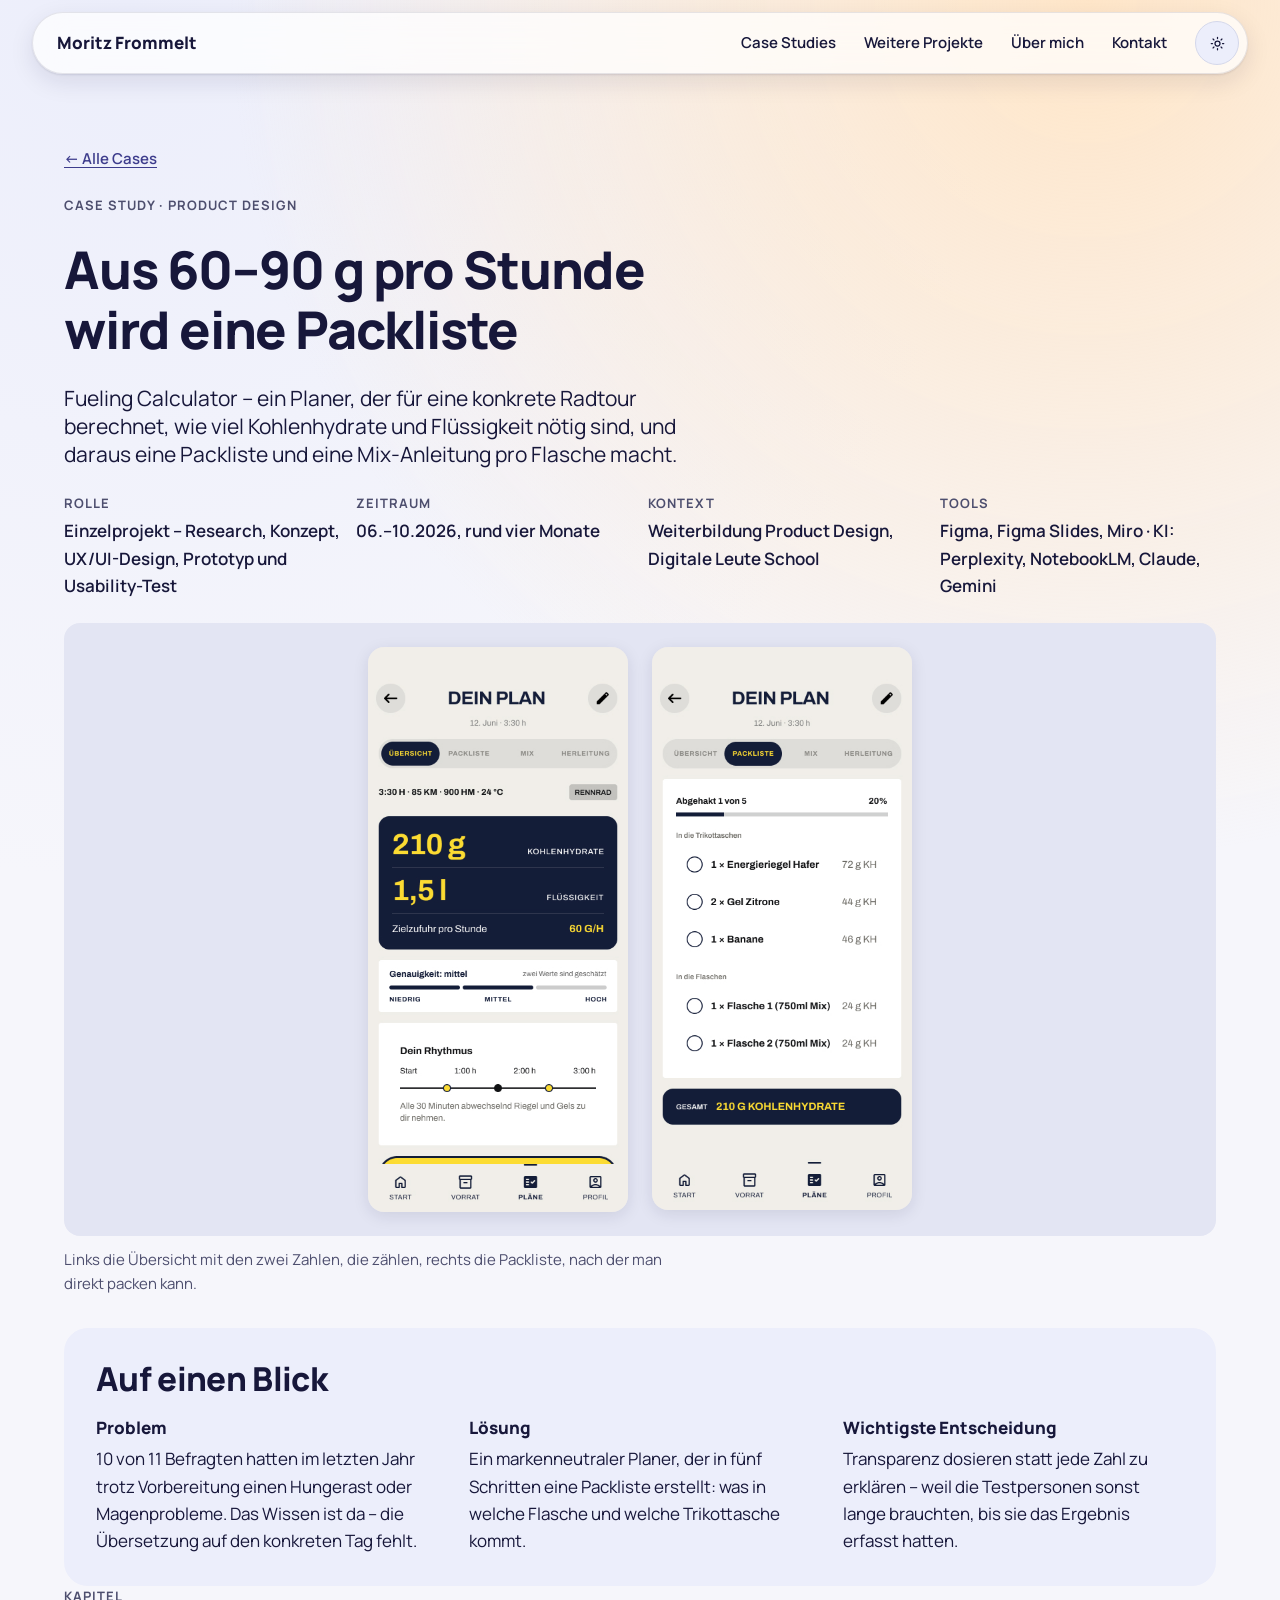
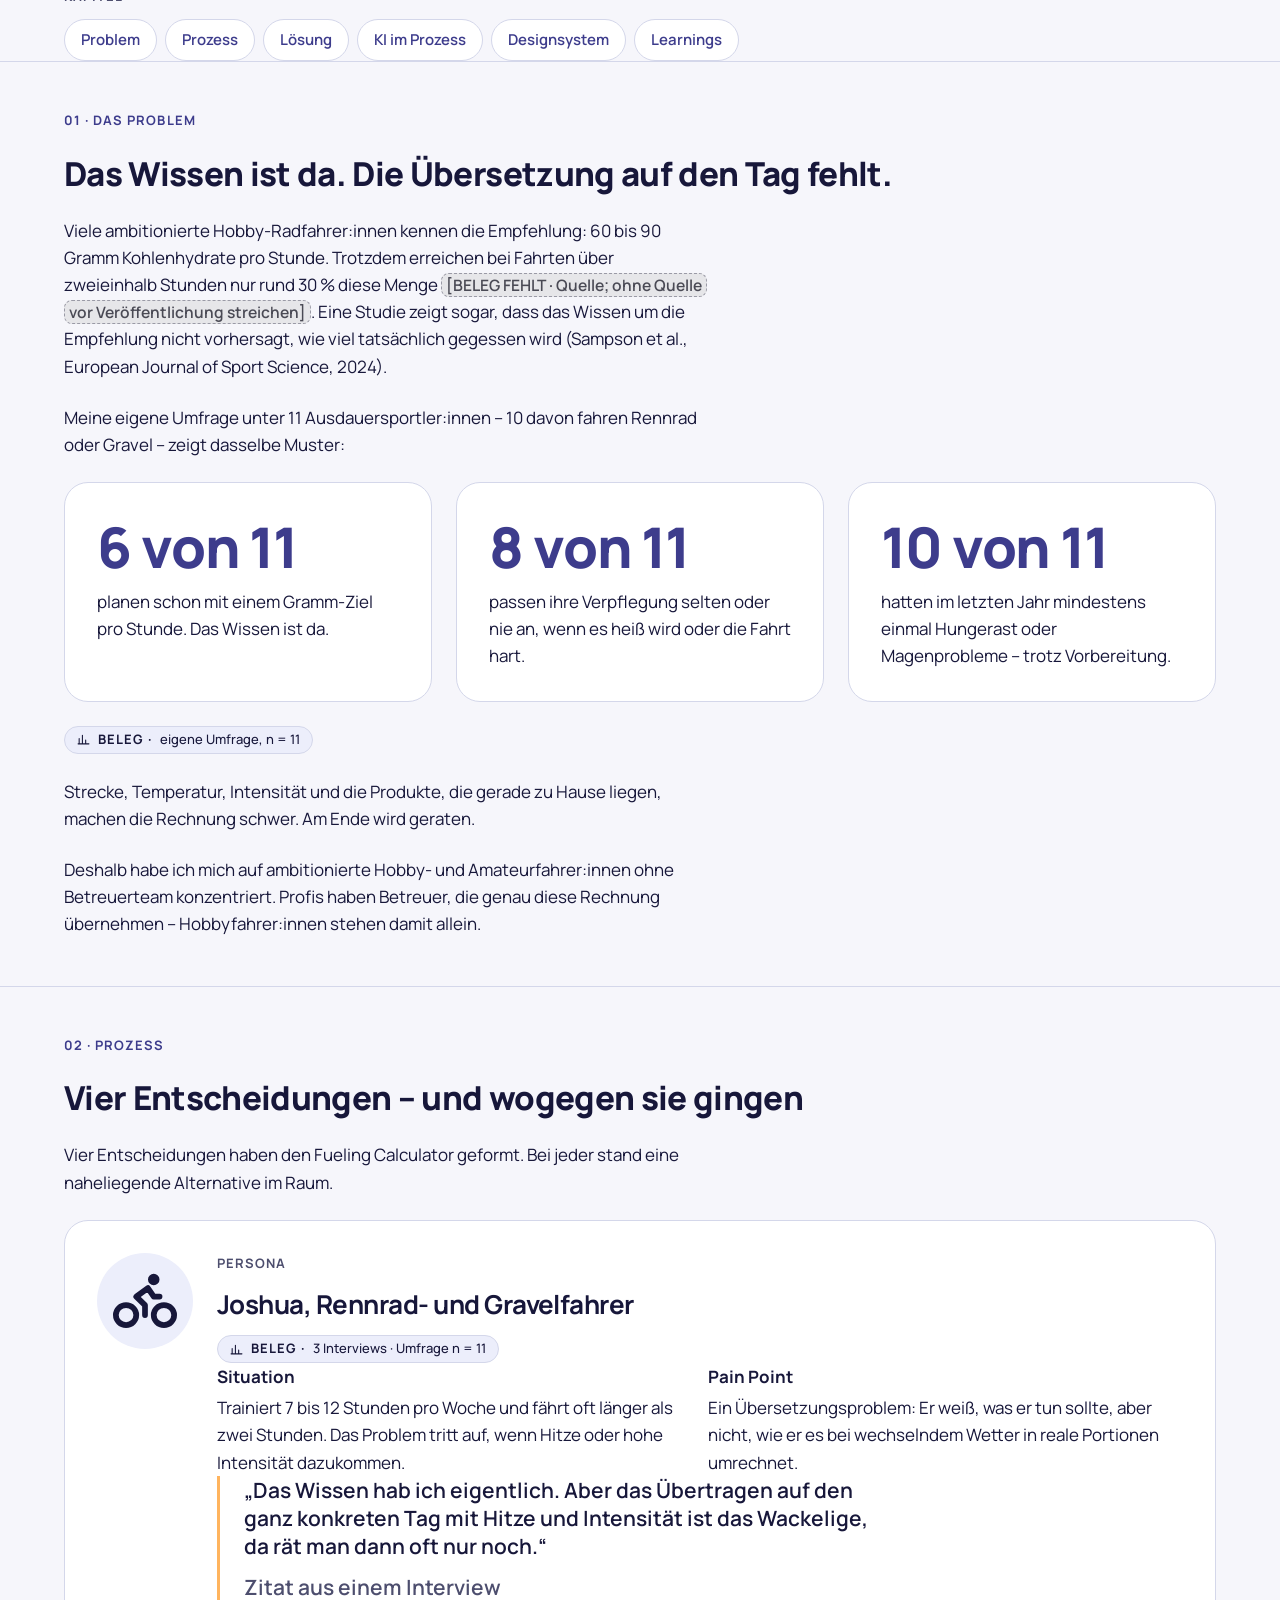
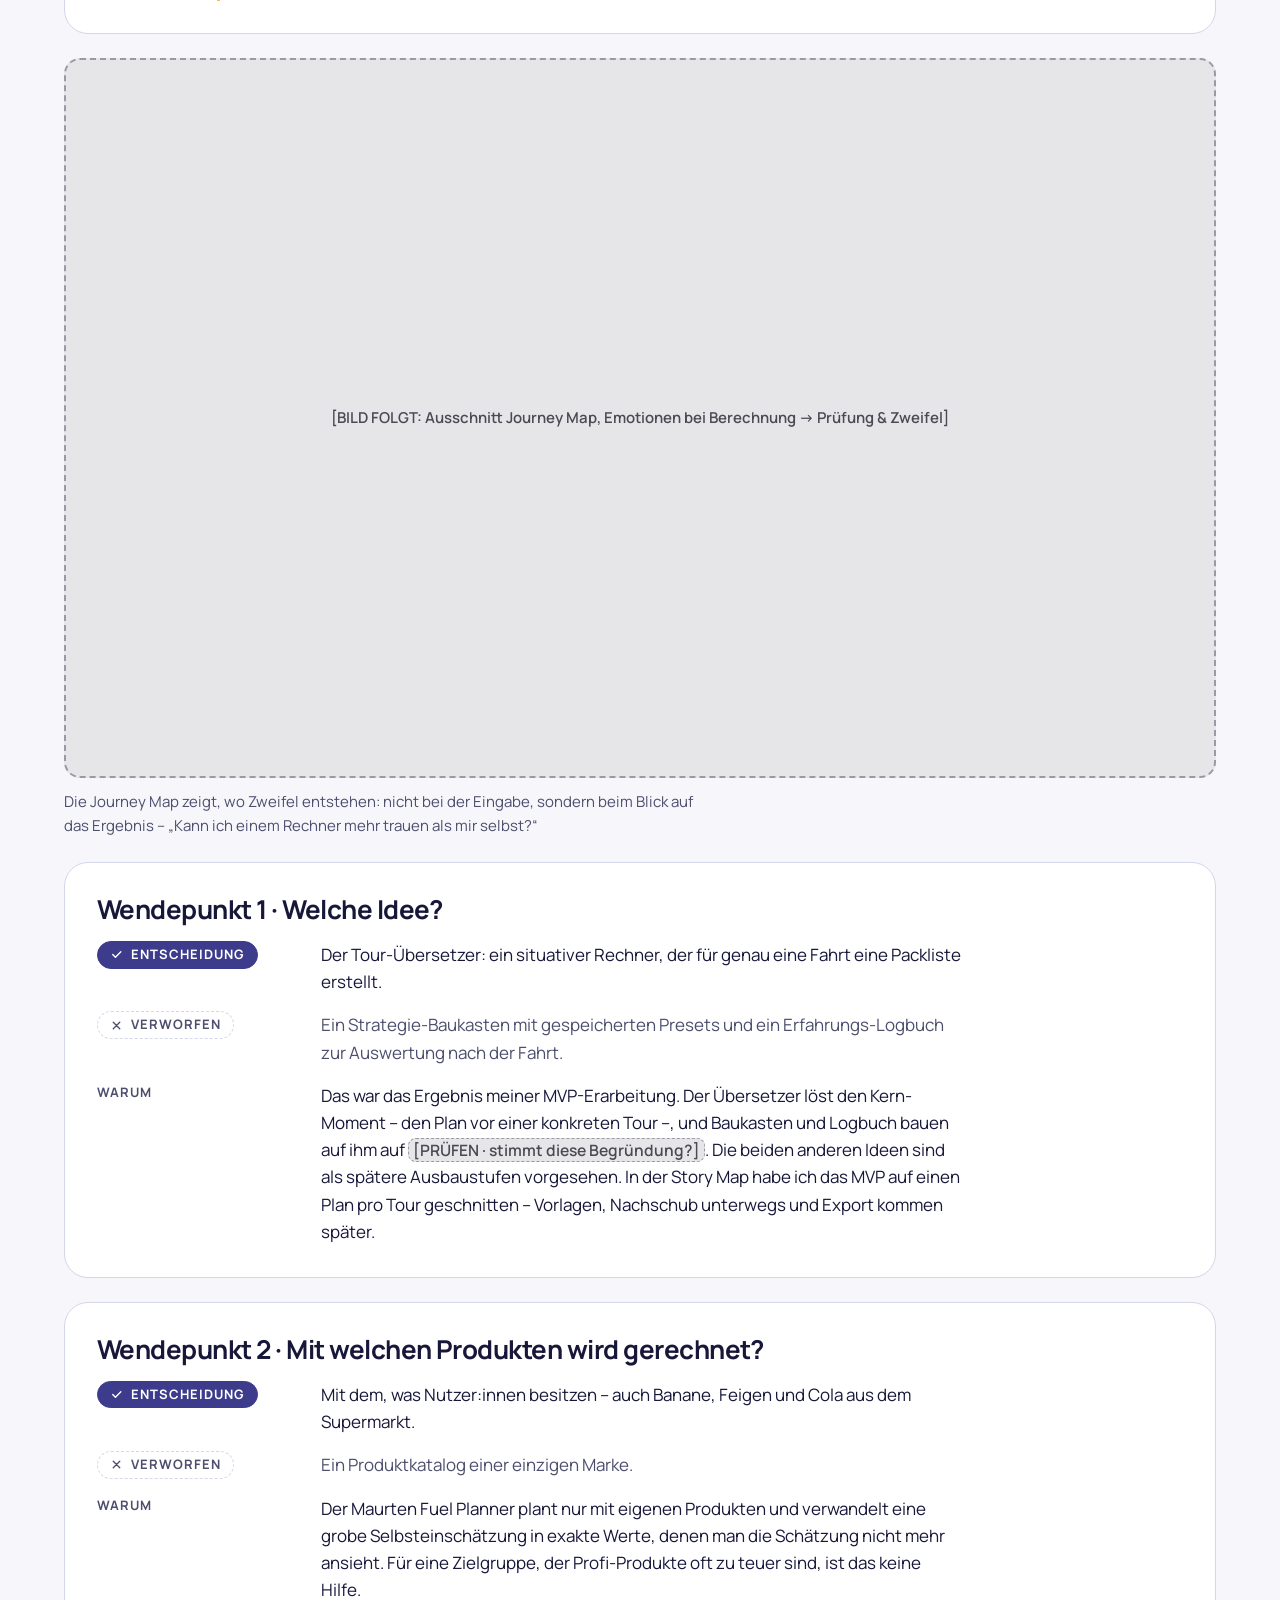
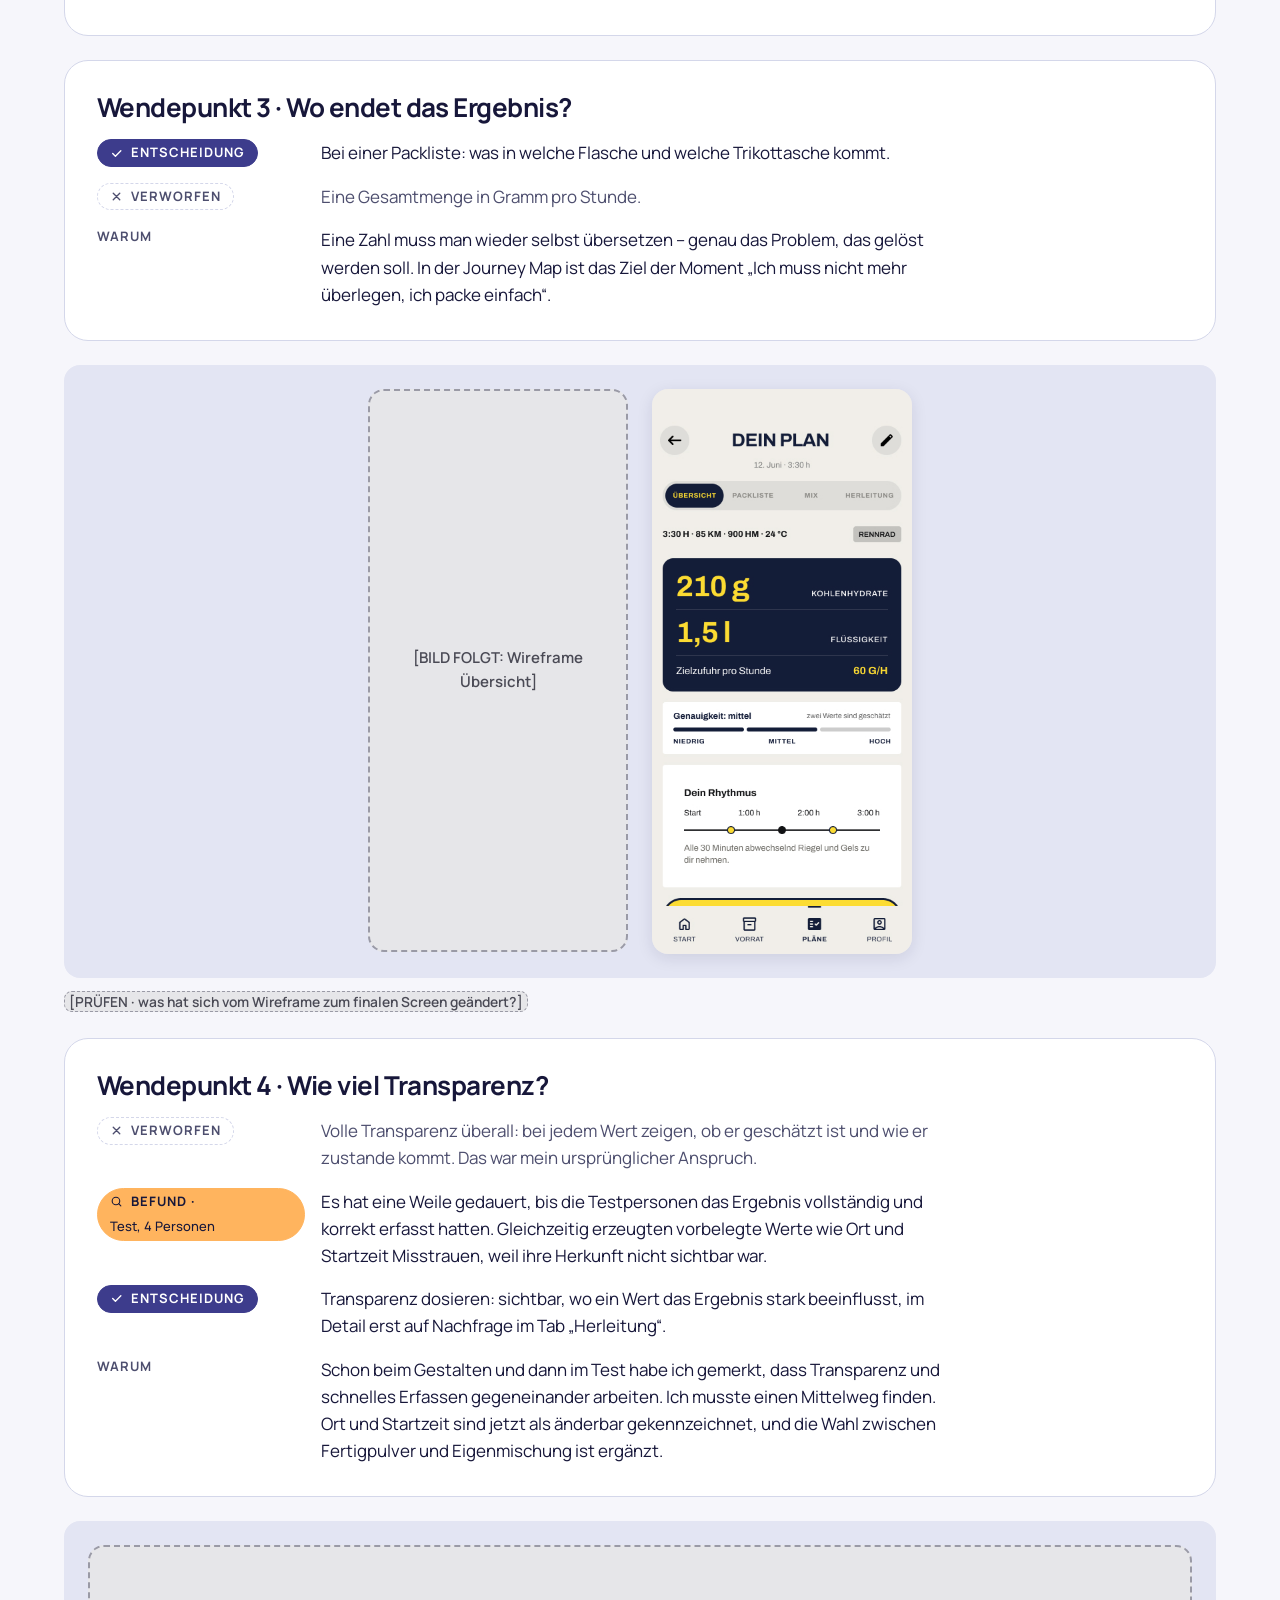
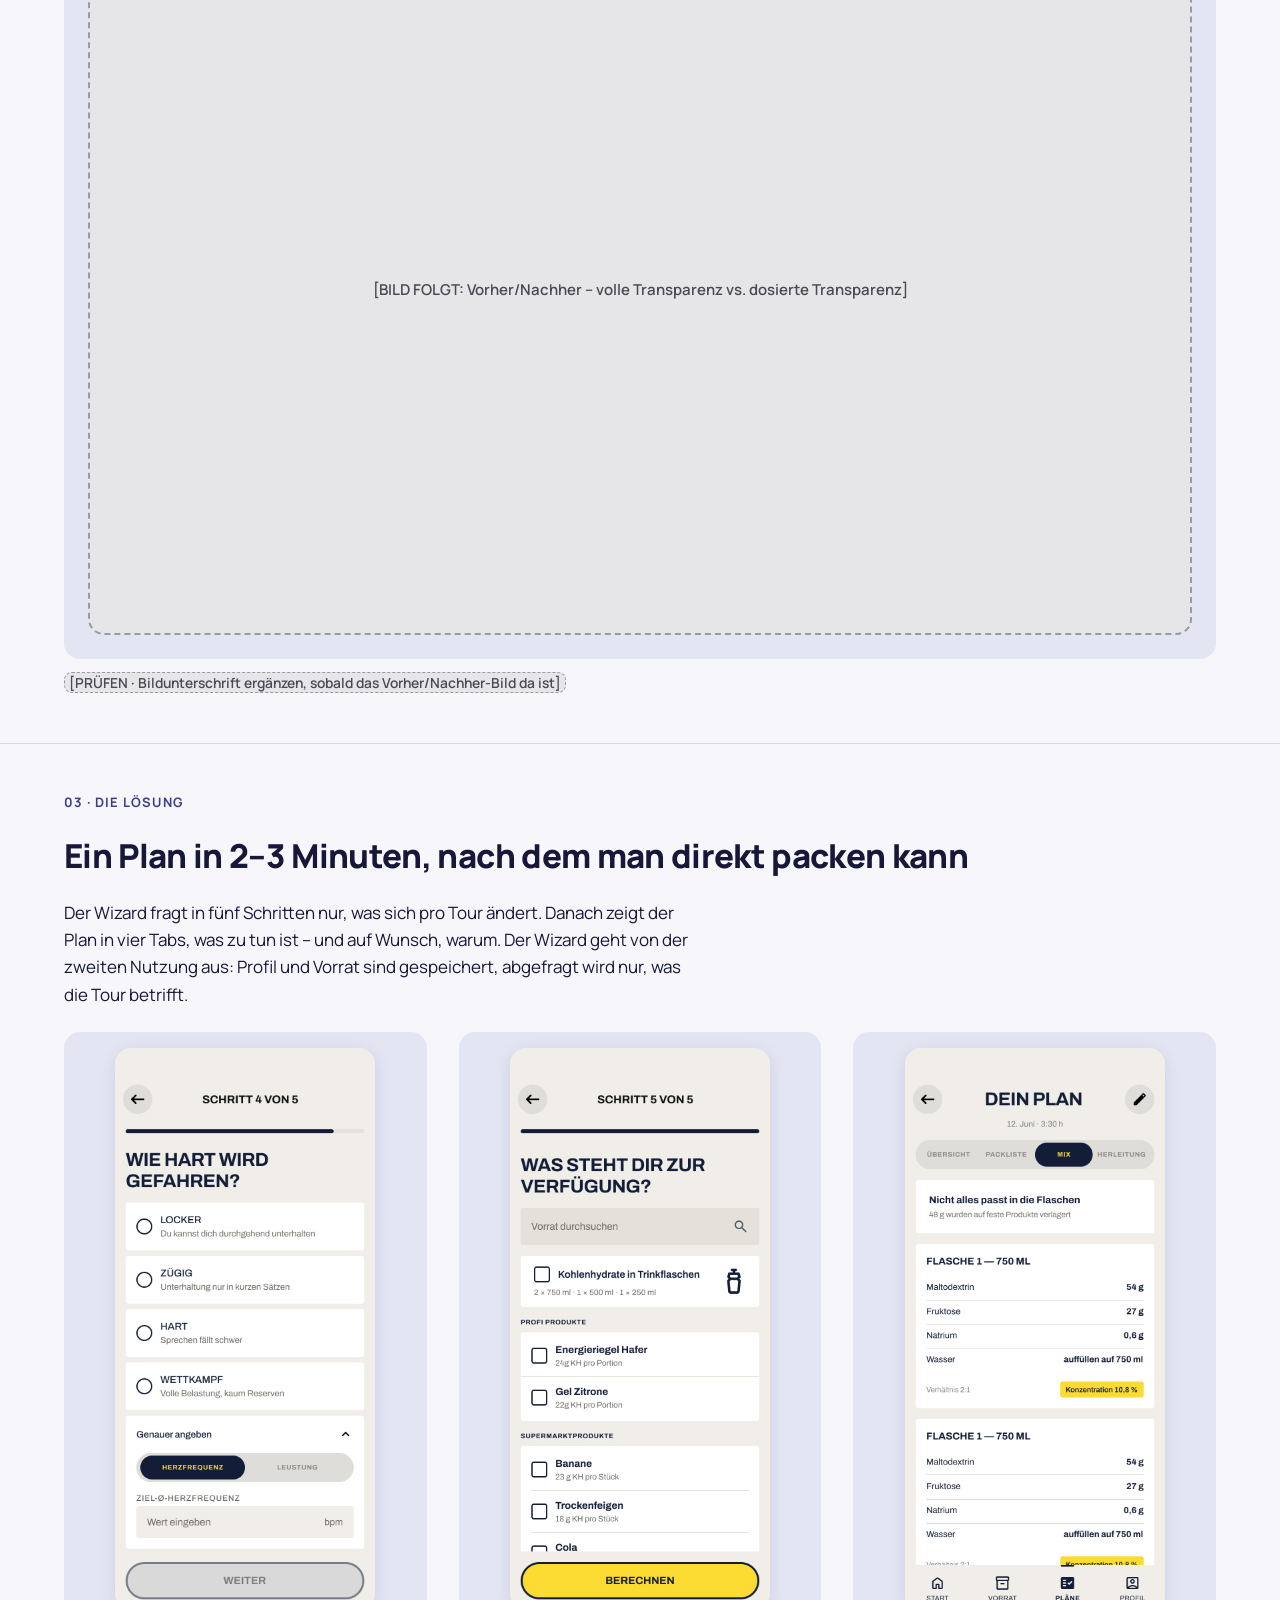
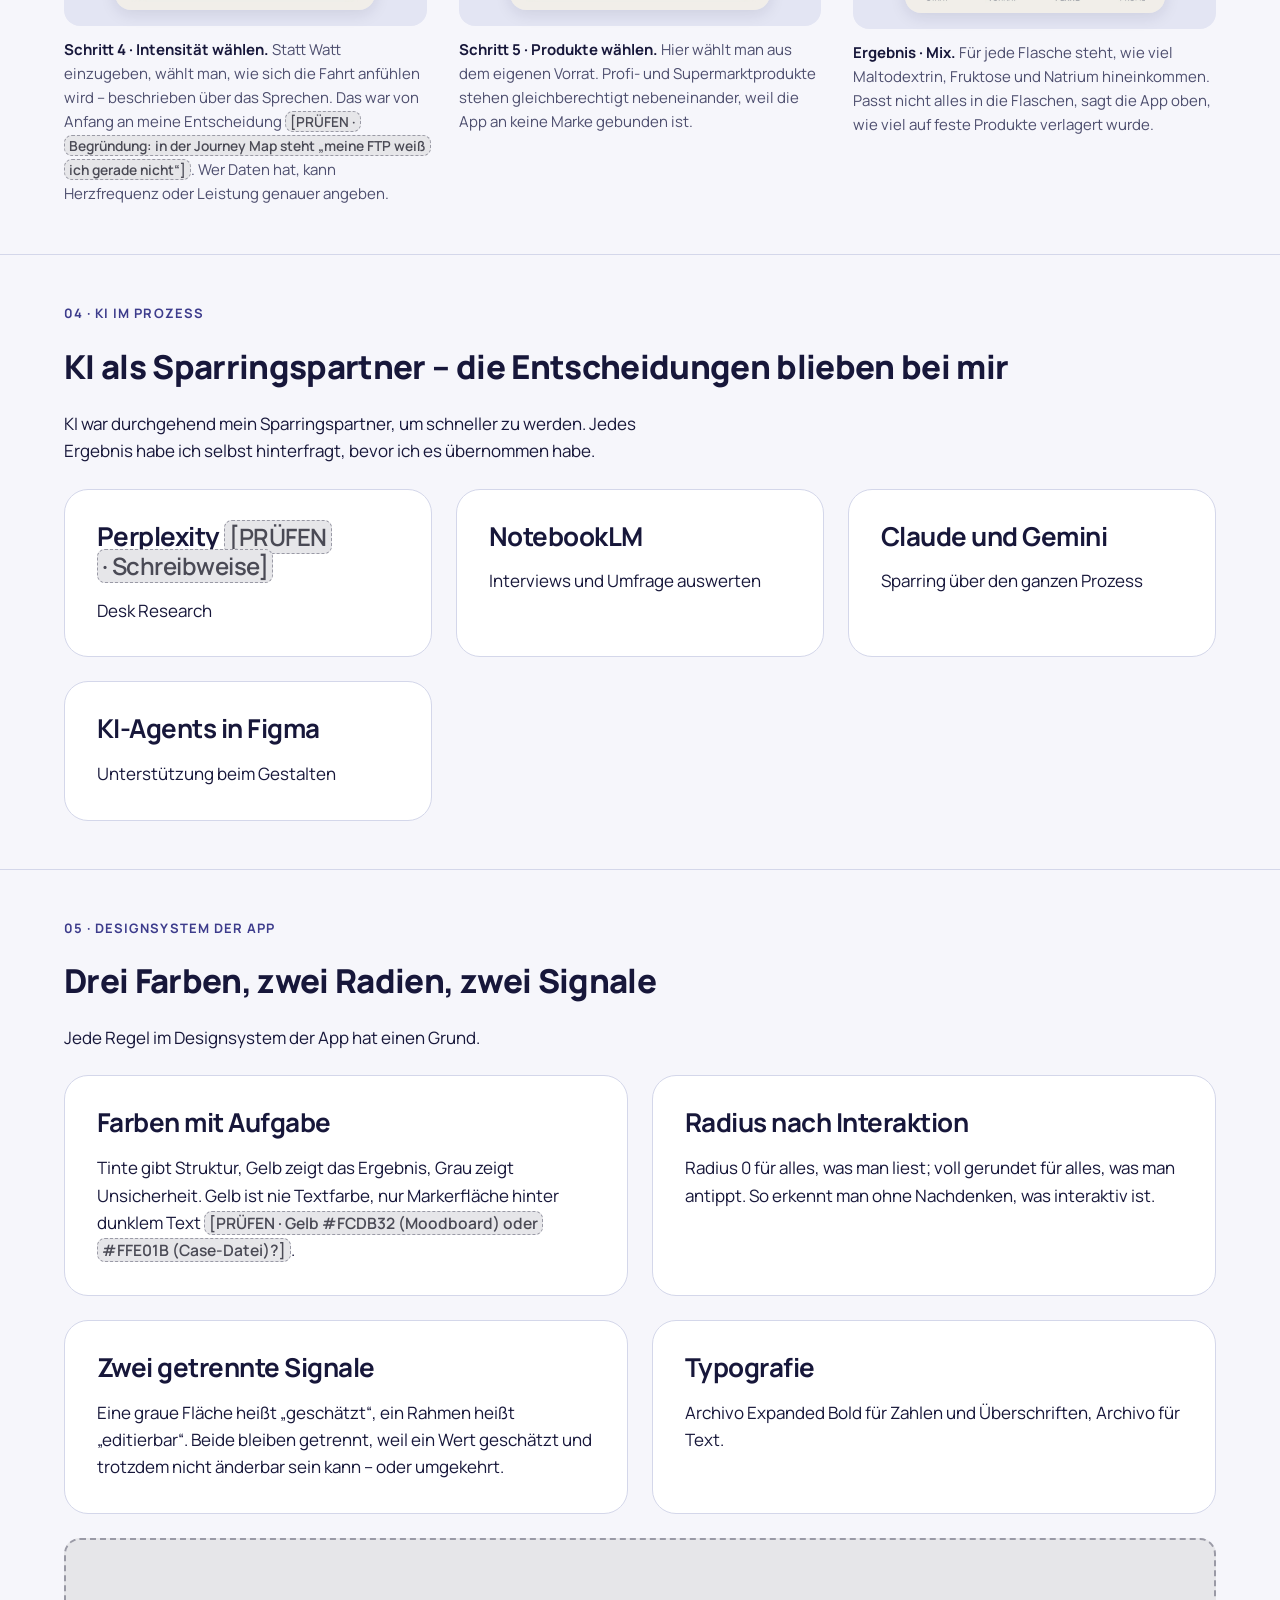
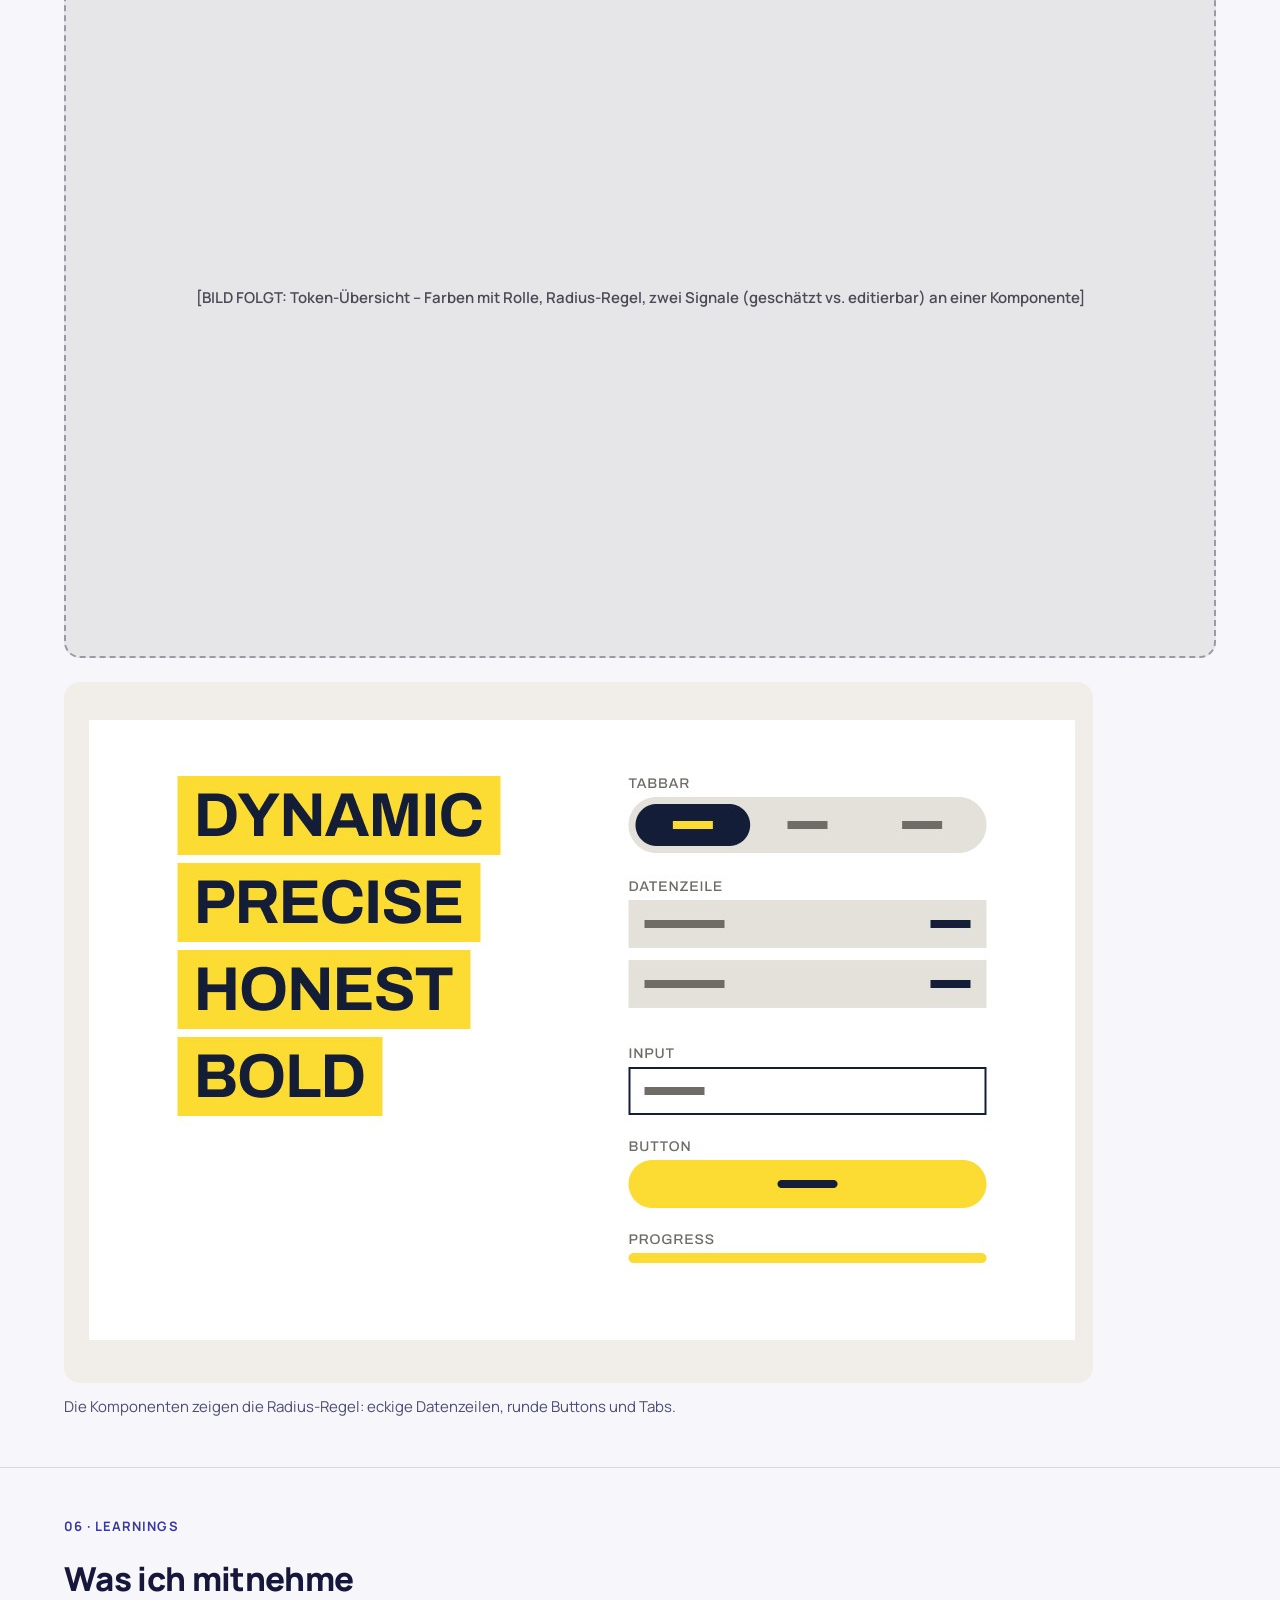
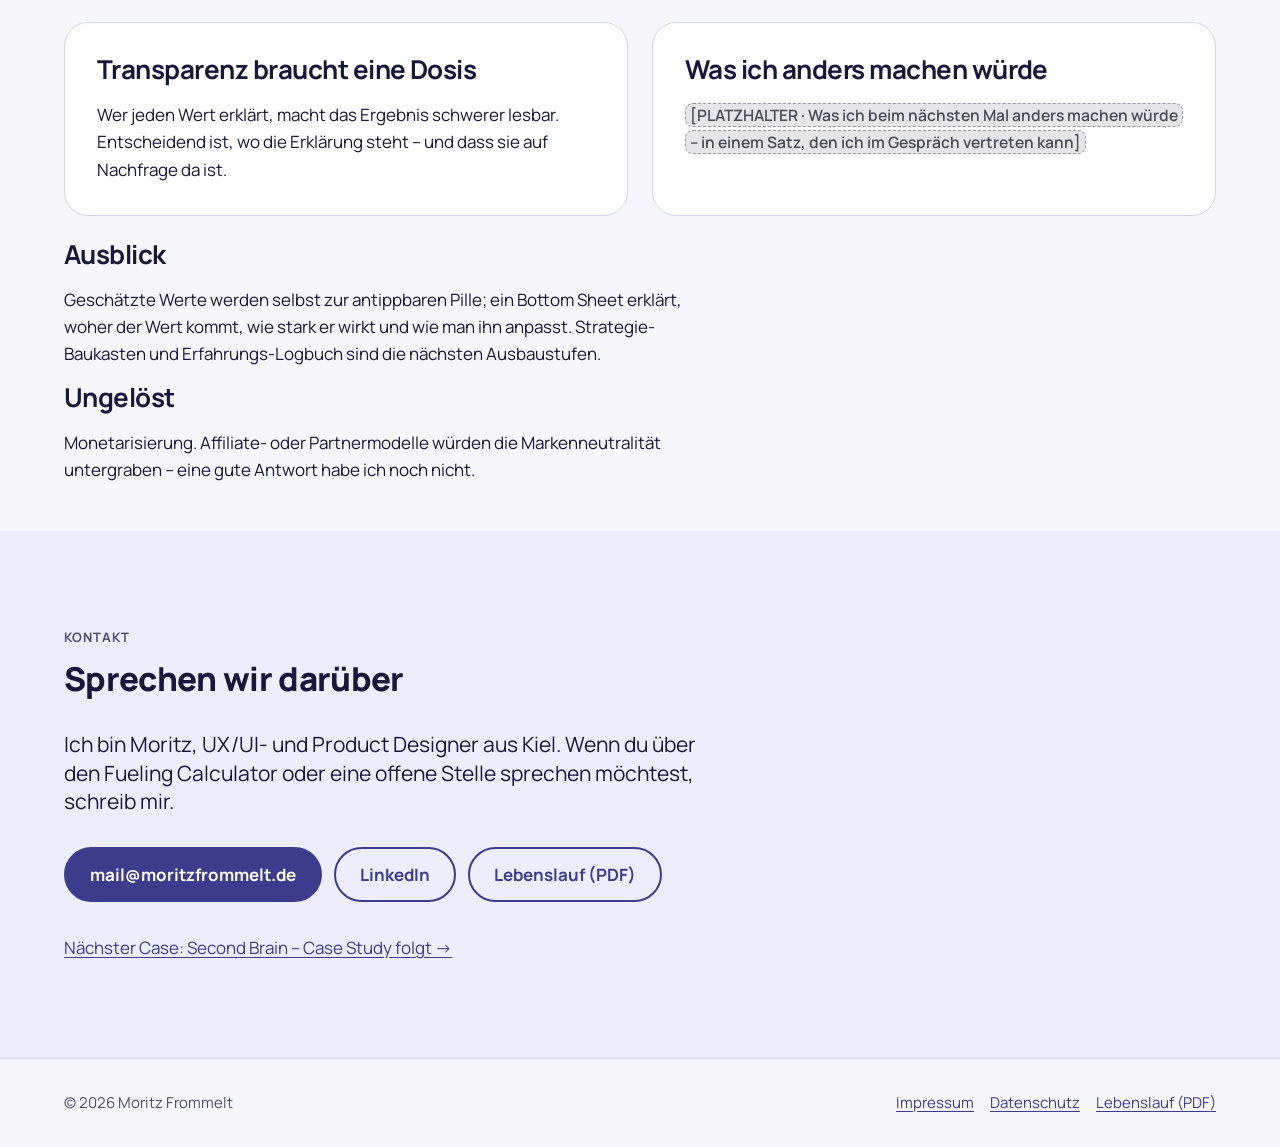
==== case-fueling-calculator.html @ ea1c7a01 "Erster Uploade" ====
<!doctype html>
<html lang="de">
<head>
  <meta charset="utf-8">
  <meta name="viewport" content="width=device-width, initial-scale=1">
  <title>Fueling Calculator – Case Study · Moritz Frommelt</title>
  <meta name="description" content="Case Study: Ein markenneutraler Planer, der für eine Radtour berechnet, was in welche Flasche und Trikottasche kommt. Research, Konzept, UI und Test.">
  <meta name="color-scheme" content="light dark">
  <link rel="stylesheet" href="style.css">
  <script>
    try {
      var t = localStorage.getItem('theme');
      if (t !== 'light' && t !== 'dark') {
        t = window.matchMedia('(prefers-color-scheme: dark)').matches ? 'dark' : 'light';
      }
      document.documentElement.setAttribute('data-theme', t);
    } catch (e) {}
  </script>
</head>
<body>
  <a class="skip-link" href="#inhalt">Zum Inhalt springen</a>

  <div class="hero-zone">
  <header class="site-header">
    <div class="site-header__bar">
      <a class="site-header__name" href="index.html">Moritz Frommelt</a>
      <nav class="site-nav" aria-label="Hauptnavigation">
        <ul>
          <li><a href="index.html#cases">Case Studies</a></li>
          <li><a href="index.html#weitere-projekte">Weitere Projekte</a></li>
          <li><a href="ueber-mich.html">Über mich</a></li>
          <li><a href="#kontakt">Kontakt</a></li>
        </ul>
      </nav>
      <button class="theme-toggle" type="button" hidden aria-pressed="false">
        <svg class="theme-toggle__icon-light" viewBox="0 0 24 24" fill="none" stroke="currentColor" stroke-width="2" stroke-linecap="round" aria-hidden="true"><circle cx="12" cy="12" r="4"/><path d="M12 2v2M12 20v2M4.9 4.9l1.4 1.4M17.7 17.7l1.4 1.4M2 12h2M20 12h2M4.9 19.1l1.4-1.4M17.7 6.3l1.4-1.4"/></svg>
        <svg class="theme-toggle__icon-dark" viewBox="0 0 24 24" fill="none" stroke="currentColor" stroke-width="2" stroke-linecap="round" stroke-linejoin="round" aria-hidden="true"><path d="M21 12.8A9 9 0 1 1 11.2 3a7 7 0 0 0 9.8 9.8z"/></svg>
        <span class="theme-toggle__label visually-hidden">Hell</span>
      </button>
    </div>
  </header>

    <!-- C1 · Hero -->
    <section class="case-hero hero" aria-labelledby="case-titel">
      <div class="container case-hero__inner">
        <a class="breadcrumb" href="index.html#cases"><span aria-hidden="true">←</span> Alle Cases</a>
        <span class="eyebrow">Case Study · Product Design</span>
        <h1 id="case-titel">Aus 60–90 g pro Stunde wird eine Packliste</h1>
        <p class="lead">Fueling Calculator – ein Planer, der für eine konkrete Radtour berechnet, wie viel Kohlenhydrate und Flüssigkeit nötig sind, und daraus eine Packliste und eine Mix-Anleitung pro Flasche macht.</p>
        <dl class="meta">
          <div><dt>Rolle</dt><dd>Einzelprojekt – Research, Konzept, UX/UI-Design, Prototyp und Usability-Test</dd></div>
          <div><dt>Zeitraum</dt><dd>06.–10.2026, rund vier Monate</dd></div>
          <div><dt>Kontext</dt><dd>Weiterbildung Product Design, Digitale Leute School</dd></div>
          <div><dt>Tools</dt><dd>Figma, Figma Slides, Miro · KI: Perplexity, NotebookLM, Claude, Gemini</dd></div>
        </dl>
        <figure class="figure">
          <div class="stage">
            <img class="screen" src="media/MF2%20–%20Plan%20–%20Übersicht.jpg" width="390" height="848"
                 alt="Plan-Übersicht: 210 g Kohlenhydrate, 1,5 l Flüssigkeit, 60 g pro Stunde, Genauigkeit mittel, darunter der Rhythmus der Einnahme">
            <img class="screen" src="media/MF2%20–%20Plan%20–%20Packliste.jpg" width="390" height="844"
                 alt="Packliste: Riegel, Gels und Banane für die Trikottaschen, zwei Flaschen mit Mix, insgesamt 210 g Kohlenhydrate">
          </div>
          <figcaption class="figure__caption">Links die Übersicht mit den zwei Zahlen, die zählen, rechts die Packliste, nach der man direkt packen kann.</figcaption>
        </figure>
      </div>
    </section>
  </div>

  <main id="inhalt">

    <!-- C1b · Auf einen Blick -->
    <section class="container" aria-labelledby="blick-titel">
      <div class="glance">
        <h2 id="blick-titel">Auf einen Blick</h2>
        <dl>
          <div>
            <dt>Problem</dt>
            <dd>10 von 11 Befragten hatten im letzten Jahr trotz Vorbereitung einen Hungerast oder Magenprobleme. Das Wissen ist da – die Übersetzung auf den konkreten Tag fehlt.</dd>
          </div>
          <div>
            <dt>Lösung</dt>
            <dd>Ein markenneutraler Planer, der in fünf Schritten eine Packliste erstellt: was in welche Flasche und welche Trikottasche kommt.</dd>
          </div>
          <div>
            <dt>Wichtigste Entscheidung</dt>
            <dd>Transparenz dosieren statt jede Zahl zu erklären – weil die Testpersonen sonst lange brauchten, bis sie das Ergebnis erfasst hatten.</dd>
          </div>
        </dl>
      </div>

      <nav class="toc" aria-labelledby="toc-titel">
        <p class="eyebrow" id="toc-titel">Kapitel</p>
        <ol>
          <li><a href="#problem">Problem</a></li>
          <li><a href="#prozess">Prozess</a></li>
          <li><a href="#loesung">Lösung</a></li>
          <li><a href="#ki">KI im Prozess</a></li>
          <li><a href="#designsystem">Designsystem</a></li>
          <li><a href="#learnings">Learnings</a></li>
        </ol>
      </nav>
    </section>

    <!-- C2 · Das Problem -->
    <section class="chapter" id="problem" aria-labelledby="problem-titel">
      <div class="container">
        <span class="eyebrow chapter__number">01 · Das Problem</span>
        <h2 id="problem-titel">Das Wissen ist da. Die Übersetzung auf den Tag fehlt.</h2>
        <!-- TODO: Quelle für "rund 30 %" ergänzen, sonst Satz vor Veröffentlichung streichen -->
        <p>Viele ambitionierte Hobby-Radfahrer:innen kennen die Empfehlung: 60 bis 90 Gramm Kohlenhydrate pro Stunde. Trotzdem erreichen bei Fahrten über zweieinhalb Stunden nur rund 30 % diese Menge <span class="ph">[BELEG FEHLT · Quelle; ohne Quelle vor Veröffentlichung streichen]</span>. Eine Studie zeigt sogar, dass das Wissen um die Empfehlung nicht vorhersagt, wie viel tatsächlich gegessen wird (Sampson et al., European Journal of Sport Science, 2024).</p>
        <p>Meine eigene Umfrage unter 11 Ausdauersportler:innen – 10 davon fahren Rennrad oder Gravel – zeigt dasselbe Muster:</p>

        <div class="grid grid--3">
          <div class="card">
            <span class="stat__value">6 von 11</span>
            <span class="stat__label">planen schon mit einem Gramm-Ziel pro Stunde. Das Wissen ist da.</span>
          </div>
          <div class="card">
            <span class="stat__value">8 von 11</span>
            <span class="stat__label">passen ihre Verpflegung selten oder nie an, wenn es heiß wird oder die Fahrt hart.</span>
          </div>
          <div class="card">
            <span class="stat__value">10 von 11</span>
            <span class="stat__label">hatten im letzten Jahr mindestens einmal Hungerast oder Magenprobleme – trotz Vorbereitung.</span>
          </div>
        </div>
        <p><span class="tag"><svg viewBox="0 0 24 24" fill="none" stroke="currentColor" stroke-width="2" stroke-linecap="round" aria-hidden="true"><path d="M4 20V10M10 20V4M16 20v-7M22 20H2"/></svg>Beleg · <span class="tag__detail">eigene Umfrage, n = 11</span></span></p>

        <p>Strecke, Temperatur, Intensität und die Produkte, die gerade zu Hause liegen, machen die Rechnung schwer. Am Ende wird geraten.</p>
        <p>Deshalb habe ich mich auf ambitionierte Hobby- und Amateurfahrer:innen ohne Betreuerteam konzentriert. Profis haben Betreuer, die genau diese Rechnung übernehmen – Hobbyfahrer:innen stehen damit allein.</p>
      </div>
    </section>

    <!-- C3 · Prozess -->
    <section class="chapter" id="prozess" aria-labelledby="prozess-titel">
      <div class="container">
        <span class="eyebrow chapter__number">02 · Prozess</span>
        <h2 id="prozess-titel">Vier Entscheidungen – und wogegen sie gingen</h2>
        <p>Vier Entscheidungen haben den Fueling Calculator geformt. Bei jeder stand eine naheliegende Alternative im Raum.</p>

        <!-- Persona -->
        <article class="card persona">
          <div class="persona__avatar">
            <svg viewBox="0 0 224 190" fill="none" aria-hidden="true"><path d="M112 144.376V109.538L81.4 79.6765L122.2 49.8151L142.6 79.6765H163M214 144.376C214 163.617 198.017 179.214 178.3 179.214C158.583 179.214 142.6 163.617 142.6 144.376C142.6 125.135 158.583 109.538 178.3 109.538C198.017 109.538 214 125.135 214 144.376ZM81.4 144.376C81.4 163.617 65.4166 179.214 45.7 179.214C25.9834 179.214 10 163.617 10 144.376C10 125.135 25.9834 109.538 45.7 109.538C65.4166 109.538 81.4 125.135 81.4 144.376ZM152.8 19.9538C152.8 25.4511 148.233 29.9076 142.6 29.9076C136.967 29.9076 132.4 25.4511 132.4 19.9538C132.4 14.4565 136.967 10 142.6 10C148.233 10 152.8 14.4565 152.8 19.9538Z" stroke="currentColor" stroke-width="20" stroke-linecap="round" stroke-linejoin="round"/></svg>
          </div>
          <div class="stack">
            <span class="eyebrow">Persona</span>
            <h3>Joshua, Rennrad- und Gravelfahrer</h3>
            <p><span class="tag"><svg viewBox="0 0 24 24" fill="none" stroke="currentColor" stroke-width="2" stroke-linecap="round" aria-hidden="true"><path d="M4 20V10M10 20V4M16 20v-7M22 20H2"/></svg>Beleg · <span class="tag__detail">3 Interviews · Umfrage n = 11</span></span></p>
            <dl>
              <div><dt>Situation</dt><dd>Trainiert 7 bis 12 Stunden pro Woche und fährt oft länger als zwei Stunden. Das Problem tritt auf, wenn Hitze oder hohe Intensität dazukommen.</dd></div>
              <div><dt>Pain Point</dt><dd>Ein Übersetzungsproblem: Er weiß, was er tun sollte, aber nicht, wie er es bei wechselndem Wetter in reale Portionen umrechnet.</dd></div>
            </dl>
            <blockquote class="quote">
              <p>„Das Wissen hab ich eigentlich. Aber das Übertragen auf den ganz konkreten Tag mit Hitze und Intensität ist das Wackelige, da rät man dann oft nur noch.“</p>
              <footer class="muted">Zitat aus einem Interview</footer>
            </blockquote>
          </div>
        </article>

        <!-- TODO: Bild "Ausschnitt Journey Map" ergänzen -->
        <figure class="figure">
          <div class="ph-img">[BILD FOLGT: Ausschnitt Journey Map, Emotionen bei Berechnung → Prüfung &amp; Zweifel]</div>
          <figcaption class="figure__caption">Die Journey Map zeigt, wo Zweifel entstehen: nicht bei der Eingabe, sondern beim Blick auf das Ergebnis – „Kann ich einem Rechner mehr trauen als mir selbst?“</figcaption>
        </figure>

        <!-- Wendepunkt 1 -->
        <article class="turn">
          <h3>Wendepunkt 1 · Welche Idee?</h3>
          <div class="turn__row">
            <span><span class="tag tag--decision"><svg viewBox="0 0 24 24" fill="none" stroke="currentColor" stroke-width="2.5" stroke-linecap="round" stroke-linejoin="round" aria-hidden="true"><path d="M5 12l5 5L20 7"/></svg>Entscheidung</span></span>
            <p>Der Tour-Übersetzer: ein situativer Rechner, der für genau eine Fahrt eine Packliste erstellt.</p>
          </div>
          <div class="turn__row turn__rejected">
            <span><span class="tag tag--rejected"><svg viewBox="0 0 24 24" fill="none" stroke="currentColor" stroke-width="2.5" stroke-linecap="round" aria-hidden="true"><path d="M6 6l12 12M18 6L6 18"/></svg>Verworfen</span></span>
            <p>Ein Strategie-Baukasten mit gespeicherten Presets und ein Erfahrungs-Logbuch zur Auswertung nach der Fahrt.</p>
          </div>
          <div class="turn__row">
            <span class="eyebrow">Warum</span>
            <p>Das war das Ergebnis meiner MVP-Erarbeitung. Der Übersetzer löst den Kern-Moment – den Plan vor einer konkreten Tour –, und Baukasten und Logbuch bauen auf ihm auf <span class="ph">[PRÜFEN · stimmt diese Begründung?]</span>. Die beiden anderen Ideen sind als spätere Ausbaustufen vorgesehen. In der Story Map habe ich das MVP auf einen Plan pro Tour geschnitten – Vorlagen, Nachschub unterwegs und Export kommen später.</p>
          </div>
        </article>

        <!-- Wendepunkt 2 -->
        <article class="turn">
          <h3>Wendepunkt 2 · Mit welchen Produkten wird gerechnet?</h3>
          <div class="turn__row">
            <span><span class="tag tag--decision"><svg viewBox="0 0 24 24" fill="none" stroke="currentColor" stroke-width="2.5" stroke-linecap="round" stroke-linejoin="round" aria-hidden="true"><path d="M5 12l5 5L20 7"/></svg>Entscheidung</span></span>
            <p>Mit dem, was Nutzer:innen besitzen – auch Banane, Feigen und Cola aus dem Supermarkt.</p>
          </div>
          <div class="turn__row turn__rejected">
            <span><span class="tag tag--rejected"><svg viewBox="0 0 24 24" fill="none" stroke="currentColor" stroke-width="2.5" stroke-linecap="round" aria-hidden="true"><path d="M6 6l12 12M18 6L6 18"/></svg>Verworfen</span></span>
            <p>Ein Produktkatalog einer einzigen Marke.</p>
          </div>
          <div class="turn__row">
            <span class="eyebrow">Warum</span>
            <p>Der Maurten Fuel Planner plant nur mit eigenen Produkten und verwandelt eine grobe Selbsteinschätzung in exakte Werte, denen man die Schätzung nicht mehr ansieht. Für eine Zielgruppe, der Profi-Produkte oft zu teuer sind, ist das keine Hilfe.</p>
          </div>
        </article>

        <!-- Wendepunkt 3 -->
        <article class="turn">
          <h3>Wendepunkt 3 · Wo endet das Ergebnis?</h3>
          <div class="turn__row">
            <span><span class="tag tag--decision"><svg viewBox="0 0 24 24" fill="none" stroke="currentColor" stroke-width="2.5" stroke-linecap="round" stroke-linejoin="round" aria-hidden="true"><path d="M5 12l5 5L20 7"/></svg>Entscheidung</span></span>
            <p>Bei einer Packliste: was in welche Flasche und welche Trikottasche kommt.</p>
          </div>
          <div class="turn__row turn__rejected">
            <span><span class="tag tag--rejected"><svg viewBox="0 0 24 24" fill="none" stroke="currentColor" stroke-width="2.5" stroke-linecap="round" aria-hidden="true"><path d="M6 6l12 12M18 6L6 18"/></svg>Verworfen</span></span>
            <p>Eine Gesamtmenge in Gramm pro Stunde.</p>
          </div>
          <div class="turn__row">
            <span class="eyebrow">Warum</span>
            <p>Eine Zahl muss man wieder selbst übersetzen – genau das Problem, das gelöst werden soll. In der Journey Map ist das Ziel der Moment „Ich muss nicht mehr überlegen, ich packe einfach“.</p>
          </div>
        </article>

        <!-- TODO: Bild "Wireframe Übersicht" ergänzen -->
        <figure class="figure">
          <div class="stage">
            <div class="ph-img" style="width: var(--width-screen); --ph-ratio: 390 / 844">[BILD FOLGT: Wireframe Übersicht]</div>
            <img class="screen" src="media/MF2%20–%20Plan%20–%20Übersicht.jpg" width="390" height="848" loading="lazy" decoding="async"
                 alt="Plan-Übersicht: 210 g Kohlenhydrate, 1,5 l Flüssigkeit, 60 g pro Stunde, Genauigkeit mittel">
          </div>
          <figcaption class="figure__caption"><span class="ph">[PRÜFEN · was hat sich vom Wireframe zum finalen Screen geändert?]</span></figcaption>
        </figure>

        <!-- Wendepunkt 4 -->
        <article class="turn">
          <h3>Wendepunkt 4 · Wie viel Transparenz?</h3>
          <div class="turn__row turn__rejected">
            <span><span class="tag tag--rejected"><svg viewBox="0 0 24 24" fill="none" stroke="currentColor" stroke-width="2.5" stroke-linecap="round" aria-hidden="true"><path d="M6 6l12 12M18 6L6 18"/></svg>Verworfen</span></span>
            <p>Volle Transparenz überall: bei jedem Wert zeigen, ob er geschätzt ist und wie er zustande kommt. Das war mein ursprünglicher Anspruch.</p>
          </div>
          <div class="turn__row">
            <span><span class="tag tag--finding"><svg viewBox="0 0 24 24" fill="none" stroke="currentColor" stroke-width="2" stroke-linecap="round" aria-hidden="true"><circle cx="11" cy="11" r="7"/><path d="M20 20l-4-4"/></svg>Befund · <span class="tag__detail">Test, 4 Personen</span></span></span>
            <p>Es hat eine Weile gedauert, bis die Testpersonen das Ergebnis vollständig und korrekt erfasst hatten. Gleichzeitig erzeugten vorbelegte Werte wie Ort und Startzeit Misstrauen, weil ihre Herkunft nicht sichtbar war.</p>
          </div>
          <div class="turn__row">
            <span><span class="tag tag--decision"><svg viewBox="0 0 24 24" fill="none" stroke="currentColor" stroke-width="2.5" stroke-linecap="round" stroke-linejoin="round" aria-hidden="true"><path d="M5 12l5 5L20 7"/></svg>Entscheidung</span></span>
            <p>Transparenz dosieren: sichtbar, wo ein Wert das Ergebnis stark beeinflusst, im Detail erst auf Nachfrage im Tab „Herleitung“.</p>
          </div>
          <div class="turn__row">
            <span class="eyebrow">Warum</span>
            <p>Schon beim Gestalten und dann im Test habe ich gemerkt, dass Transparenz und schnelles Erfassen gegeneinander arbeiten. Ich musste einen Mittelweg finden. Ort und Startzeit sind jetzt als änderbar gekennzeichnet, und die Wahl zwischen Fertigpulver und Eigenmischung ist ergänzt.</p>
          </div>
        </article>

        <!-- TODO: Bild "Vorher/Nachher - volle vs. dosierte Transparenz" ergänzen -->
        <figure class="figure">
          <div class="stage">
            <div class="ph-img">[BILD FOLGT: Vorher/Nachher – volle Transparenz vs. dosierte Transparenz]</div>
          </div>
          <figcaption class="figure__caption"><span class="ph">[PRÜFEN · Bildunterschrift ergänzen, sobald das Vorher/Nachher-Bild da ist]</span></figcaption>
        </figure>
      </div>
    </section>

    <!-- C4 · Die Lösung -->
    <section class="chapter" id="loesung" aria-labelledby="loesung-titel">
      <div class="container">
        <span class="eyebrow chapter__number">03 · Die Lösung</span>
        <h2 id="loesung-titel">Ein Plan in 2–3 Minuten, nach dem man direkt packen kann</h2>
        <p>Der Wizard fragt in fünf Schritten nur, was sich pro Tour ändert. Danach zeigt der Plan in vier Tabs, was zu tun ist – und auf Wunsch, warum. Der Wizard geht von der zweiten Nutzung aus: Profil und Vorrat sind gespeichert, abgefragt wird nur, was die Tour betrifft.</p>

        <div class="screens">
          <figure class="figure">
            <div class="stage"><img class="screen" src="media/MF2%20–%20Wizard%20–%20Intensität%20(vor%20Auswahl).jpg" width="390" height="844" loading="lazy" decoding="async"
                 alt="Wizard Schritt 4: Wie hart wird gefahren? Auswahl Locker, Zügig, Hart oder Wettkampf, darunter Genauer angeben mit Herzfrequenz oder Leistung"></div>
            <figcaption class="figure__caption"><strong>Schritt 4 · Intensität wählen.</strong> Statt Watt einzugeben, wählt man, wie sich die Fahrt anfühlen wird – beschrieben über das Sprechen. Das war von Anfang an meine Entscheidung <span class="ph">[PRÜFEN · Begründung: in der Journey Map steht „meine FTP weiß ich gerade nicht“]</span>. Wer Daten hat, kann Herzfrequenz oder Leistung genauer angeben.</figcaption>
          </figure>
          <figure class="figure">
            <div class="stage"><img class="screen" src="media/MF2%20–%20Wizard%20–%20Produkte%20wählen.jpg" width="390" height="844" loading="lazy" decoding="async"
                 alt="Wizard Schritt 5: Was steht dir zur Verfügung? Vorrat durchsuchen, Kohlenhydrate in Trinkflaschen, Profi-Produkte und Supermarktprodukte"></div>
            <figcaption class="figure__caption"><strong>Schritt 5 · Produkte wählen.</strong> Hier wählt man aus dem eigenen Vorrat. Profi- und Supermarktprodukte stehen gleichberechtigt nebeneinander, weil die App an keine Marke gebunden ist.</figcaption>
          </figure>
          <figure class="figure">
            <div class="stage"><img class="screen" src="media/MF2%20–%20Plan%20–%20Mix.jpg" width="390" height="848" loading="lazy" decoding="async"
                 alt="Tab Mix: Hinweis, dass nicht alles in die Flaschen passt, darunter je Flasche Maltodextrin, Fruktose, Natrium und Wasser"></div>
            <figcaption class="figure__caption"><strong>Ergebnis · Mix.</strong> Für jede Flasche steht, wie viel Maltodextrin, Fruktose und Natrium hineinkommen. Passt nicht alles in die Flaschen, sagt die App oben, wie viel auf feste Produkte verlagert wurde.</figcaption>
          </figure>
        </div>
      </div>
    </section>

    <!-- C6 · KI im Prozess -->
    <section class="chapter" id="ki" aria-labelledby="ki-titel">
      <div class="container">
        <span class="eyebrow chapter__number">04 · KI im Prozess</span>
        <h2 id="ki-titel">KI als Sparringspartner – die Entscheidungen blieben bei mir</h2>
        <p>KI war durchgehend mein Sparringspartner, um schneller zu werden. Jedes Ergebnis habe ich selbst hinterfragt, bevor ich es übernommen habe.</p>
        <div class="grid grid--3">
          <div class="card stack"><h3>Perplexity <span class="ph">[PRÜFEN · Schreibweise]</span></h3><p>Desk Research</p></div>
          <div class="card stack"><h3>NotebookLM</h3><p>Interviews und Umfrage auswerten</p></div>
          <div class="card stack"><h3>Claude und Gemini</h3><p>Sparring über den ganzen Prozess</p></div>
          <div class="card stack"><h3>KI-Agents in Figma</h3><p>Unterstützung beim Gestalten</p></div>
        </div>
      </div>
    </section>

    <!-- C8 · Designsystem -->
    <section class="chapter" id="designsystem" aria-labelledby="ds-titel">
      <div class="container">
        <span class="eyebrow chapter__number">05 · Designsystem der App</span>
        <h2 id="ds-titel">Drei Farben, zwei Radien, zwei Signale</h2>
        <p>Jede Regel im Designsystem der App hat einen Grund.</p>
        <div class="grid grid--2">
          <div class="card stack"><h3>Farben mit Aufgabe</h3><p>Tinte gibt Struktur, Gelb zeigt das Ergebnis, Grau zeigt Unsicherheit. Gelb ist nie Textfarbe, nur Markerfläche hinter dunklem Text <span class="ph">[PRÜFEN · Gelb #FCDB32 (Moodboard) oder #FFE01B (Case-Datei)?]</span>.</p></div>
          <div class="card stack"><h3>Radius nach Interaktion</h3><p>Radius 0 für alles, was man liest; voll gerundet für alles, was man antippt. So erkennt man ohne Nachdenken, was interaktiv ist.</p></div>
          <div class="card stack"><h3>Zwei getrennte Signale</h3><p>Eine graue Fläche heißt „geschätzt“, ein Rahmen heißt „editierbar“. Beide bleiben getrennt, weil ein Wert geschätzt und trotzdem nicht änderbar sein kann – oder umgekehrt.</p></div>
          <div class="card stack"><h3>Typografie</h3><p>Archivo Expanded Bold für Zahlen und Überschriften, Archivo für Text.</p></div>
        </div>
        <!-- TODO: Bild "Token-Uebersicht" ergaenzen -->
        <figure class="figure">
          <div class="ph-img">[BILD FOLGT: Token-Übersicht – Farben mit Rolle, Radius-Regel, zwei Signale (geschätzt vs. editierbar) an einer Komponente]</div>
        </figure>
        <figure class="figure">
          <img src="media/moodboard-v3-radius_zugeschnitten_teil2.jpg" width="1029" height="701" loading="lazy" decoding="async"
               alt="Markenwerte Dynamic, Precise, Honest, Bold neben Komponenten: Tabbar, Datenzeilen, Eingabefeld, Button und Fortschrittsbalken">
          <figcaption class="figure__caption">Die Komponenten zeigen die Radius-Regel: eckige Datenzeilen, runde Buttons und Tabs.</figcaption>
        </figure>
      </div>
    </section>

    <!-- C7 · Learnings -->
    <section class="chapter" id="learnings" aria-labelledby="learnings-titel">
      <div class="container">
        <span class="eyebrow chapter__number">06 · Learnings</span>
        <h2 id="learnings-titel">Was ich mitnehme</h2>
        <div class="grid grid--2">
          <div class="card stack">
            <h3>Transparenz braucht eine Dosis</h3>
            <p>Wer jeden Wert erklärt, macht das Ergebnis schwerer lesbar. Entscheidend ist, wo die Erklärung steht – und dass sie auf Nachfrage da ist.</p>
          </div>
          <div class="card stack">
            <h3>Was ich anders machen würde</h3>
            <p><span class="ph">[PLATZHALTER · Was ich beim nächsten Mal anders machen würde – in einem Satz, den ich im Gespräch vertreten kann]</span></p>
          </div>
        </div>
        <!-- TODO: pruefen, ob "Ausblick" (antippbare Pille + Bottom Sheet) schon umgesetzt ist und ggf. in Kapitel 03 verschieben -->
        <div class="stack">
          <h3>Ausblick</h3>
          <p>Geschätzte Werte werden selbst zur antippbaren Pille; ein Bottom Sheet erklärt, woher der Wert kommt, wie stark er wirkt und wie man ihn anpasst. Strategie-Baukasten und Erfahrungs-Logbuch sind die nächsten Ausbaustufen.</p>
          <h3>Ungelöst</h3>
          <p>Monetarisierung. Affiliate- oder Partnermodelle würden die Markenneutralität untergraben – eine gute Antwort habe ich noch nicht.</p>
        </div>
      </div>
    </section>

    <!-- C11 · Abschluss -->
    <section class="section section--tint" id="kontakt" aria-labelledby="abschluss-titel">
      <div class="container stack-lg">
        <div class="section__head">
          <span class="eyebrow">Kontakt</span>
          <h2 id="abschluss-titel">Sprechen wir darüber</h2>
        </div>
        <p class="lead">Ich bin Moritz, UX/UI- und Product Designer aus Kiel. Wenn du über den Fueling Calculator oder eine offene Stelle sprechen möchtest, schreib mir.</p>
        <div class="contact__links">
          <a class="button button--primary" href="mailto:mail@moritzfrommelt.de">mail@moritzfrommelt.de</a>
          <a class="button button--secondary" href="https://www.linkedin.com/in/moritzfrommelt" target="_blank" rel="noopener">LinkedIn</a>
          <a class="button button--secondary" href="unterlagen/Lebenslauf_Moritz-Frommelt_final.pdf">Lebenslauf (PDF)</a>
        </div>
        <p><a href="index.html#cases">Nächster Case: Second Brain – Case Study folgt <span aria-hidden="true">→</span></a></p>
      </div>
    </section>
  </main>

  <footer class="site-footer">
    <div class="container site-footer__inner">
      <p>© 2026 Moritz Frommelt</p>
      <ul>
        <li><a href="impressum.html">Impressum</a></li>
        <li><a href="datenschutz.html">Datenschutz</a></li>
        <li><a href="unterlagen/Lebenslauf_Moritz-Frommelt_final.pdf">Lebenslauf (PDF)</a></li>
      </ul>
    </div>
  </footer>

  <script>
    (function () {
      var root = document.documentElement;
      var button = document.querySelector('.theme-toggle');
      if (!button) return;
      var label = button.querySelector('.theme-toggle__label');
      function apply(theme) {
        root.setAttribute('data-theme', theme);
        var dark = theme === 'dark';
        button.setAttribute('aria-pressed', String(dark));
        label.textContent = dark ? 'Dunkel' : 'Hell';
        button.setAttribute('aria-label', 'Farbmodus: ' + (dark ? 'Dunkel' : 'Hell') + '. Umschalten');
      }
      apply(root.getAttribute('data-theme') === 'dark' ? 'dark' : 'light');
      button.hidden = false;
      button.addEventListener('click', function () {
        var next = root.getAttribute('data-theme') === 'dark' ? 'light' : 'dark';
        apply(next);
        try { localStorage.setItem('theme', next); } catch (e) {}
      });
    })();
  </script>
</body>
</html>
---- style.css ----
/* ==========================================================================
   Portfolio Moritz Frommelt – style.css
   1. Variablen (alle Werte stehen nur hier)
   2. Schrift
   3. Grundlagen
   4. Layout
   5. Komponenten
   6. Seiten-Abschnitte
   7. Platzhalter
   8. Bewegung und Transparenz
   Hinweis: Media Queries können keine Variablen lesen – Breakpoints stehen
   deshalb als Zahl in der Query (40em = 640 px, 60em = 960 px).
   ========================================================================== */

/* 1 · Variablen ----------------------------------------------------------- */
:root {
  color-scheme: light;

  /* Farben – Light */
  --color-bg: #F6F6FB;
  --color-surface: #FFFFFF;
  --color-surface-tint: #ECEEFB;
  --color-stage: #E3E5F3;
  --color-text: #17173A;
  --color-text-muted: #4D4E6E;
  --color-primary: #3D3C8C;
  --color-on-primary: #FFFFFF;
  --color-accent: #FFB45E;
  --color-on-accent: #17173A;
  --color-accent-soft: #FFE6C9;
  --color-glow-accent: var(--color-accent-soft);
  --color-glow-primary: var(--color-surface-tint);
  --color-border: #D4D7EA;
  --color-placeholder: #E6E6E9;
  --color-placeholder-text: #4A4A55;
  --color-placeholder-border: #9A9AA6;
  --color-glass: rgb(255 255 255 / 0.72);
  --color-glass-border: rgb(23 23 58 / 0.10);
  --color-shadow: rgb(23 23 58 / 0.10);

  /* Schrift */
  --font-sans: "Manrope", system-ui, -apple-system, "Segoe UI", Roboto, sans-serif;
  --weight-regular: 400;
  --weight-medium: 500;
  --weight-semibold: 600;
  --weight-bold: 700;
  --weight-extrabold: 800;

  --text-xs: 0.8125rem;
  --text-sm: 0.9375rem;
  --text-base: 1.0625rem;
  --text-lg: 1.3125rem;
  --text-xl: 1.625rem;
  --text-2xs: 0.6875rem;
  --text-2xl: clamp(1.75rem, 4vw, 2.0625rem);
  --text-3xl: clamp(2.125rem, 6vw, 3.25rem);
  --text-hero: clamp(1.75rem, 4.5vw, 2.75rem);
  --text-stat: clamp(2.5rem, 7vw, 3.5rem);

  --leading-tight: 1.15;
  --leading-snug: 1.35;
  --leading-body: 1.6;
  --tracking-caps: 0.08em;
  --tracking-tight: -0.02em;

  /* Abstände (4er-Raster) */
  --space-1: 0.25rem;
  --space-2: 0.5rem;
  --space-3: 0.75rem;
  --space-4: 1rem;
  --space-5: 1.5rem;
  --space-6: 2rem;
  --space-7: 3rem;
  --space-8: 4rem;
  --space-9: 6rem;
  --space-10: 8rem;

  /* Radien */
  --radius-sm: 0.5rem;
  --radius-md: 1rem;
  --radius-lg: 1.5rem;
  --radius-pill: 999px;

  /* Linien, Schatten, Glas */
  --border-width: 1px;
  --border-width-strong: 2px;
  --focus-width: 3px;
  --focus-offset: 3px;
  --shadow-card: 0 1px 2px var(--color-shadow), 0 8px 24px var(--color-shadow);
  --shadow-screen: 0 4px 16px var(--color-shadow);
  --blur-glass: 16px;
  --shadow-glow: none;

  /* Layout */
  --width-text: 40rem;
  --width-content: 72rem;
  --width-header: 80rem;
  --width-screen: 16.25rem;
  --width-portrait: 18rem;
  --width-avatar: 6rem;
  --size-icon: 1em;
  --size-toggle: 2.75rem;
  --gutter: var(--space-4);
  --header-offset: 6rem;
  --width-timeline-label: 11rem;
  --width-turn-label: 13rem;
  --text-ph: 0.92em;
  --glow-size: 50%;

  /* Bewegung */
  --duration-fast: 150ms;
  --easing: ease-out;
}

/* Farben – Dark (Systemeinstellung, solange nichts gewählt ist) */
@media (prefers-color-scheme: dark) {
  :root:not([data-theme="light"]) {
    color-scheme: dark;
    --color-bg: #0B0B10;
    --color-surface: #16161D;
    --color-surface-tint: #1E1E27;
    --color-stage: #1C1C24;
    --color-text: #F3F3F7;
    --color-text-muted: #A9A9B8;
    --color-primary: #8583FF;
    --color-on-primary: #0B0B10;
    --color-accent: #FFB45E;
    --color-on-accent: #17173A;
    --color-accent-soft: #3B2B33;
    --color-glow-accent: rgb(255 180 94 / 0.20);
    --color-glow-primary: rgb(133 131 255 / 0.18);
    --color-border: #2A2A35;
    --color-placeholder: #202027;
    --color-placeholder-text: #C9C9D2;
    --color-placeholder-border: #5A5A66;
    --color-glass: rgb(15 15 20 / 0.72);
    --color-glass-border: rgb(255 255 255 / 0.14);
    --color-shadow: rgb(0 0 0 / 0.5);
    --shadow-glow: 0 0 32px rgb(133 131 255 / 0.35);
  }
}

/* Farben – Dark (manuell gewählt) */
:root[data-theme="dark"] {
  color-scheme: dark;
  --color-bg: #0B0B10;
  --color-surface: #16161D;
  --color-surface-tint: #1E1E27;
  --color-stage: #1C1C24;
  --color-text: #F3F3F7;
  --color-text-muted: #A9A9B8;
  --color-primary: #8583FF;
  --color-on-primary: #0B0B10;
  --color-accent: #FFB45E;
  --color-on-accent: #17173A;
  --color-accent-soft: #3B2B33;
  --color-glow-accent: rgb(255 180 94 / 0.20);
  --color-glow-primary: rgb(133 131 255 / 0.18);
  --color-border: #2A2A35;
  --color-placeholder: #202027;
  --color-placeholder-text: #C9C9D2;
  --color-placeholder-border: #5A5A66;
  --color-glass: rgb(15 15 20 / 0.72);
  --color-glass-border: rgb(255 255 255 / 0.14);
  --color-shadow: rgb(0 0 0 / 0.5);
  --shadow-glow: 0 0 32px rgb(133 131 255 / 0.35);
}

@media (min-width: 40em) {
  :root { --gutter: var(--space-6); }
}

/* 2 · Schrift ------------------------------------------------------------- */
@font-face {
  font-family: "Manrope";
  src: url("media/fonts/Manrope-Regular.ttf") format("truetype");
  font-weight: 400;
  font-display: swap;
}
@font-face {
  font-family: "Manrope";
  src: url("media/fonts/Manrope-Medium.ttf") format("truetype");
  font-weight: 500;
  font-display: swap;
}
@font-face {
  font-family: "Manrope";
  src: url("media/fonts/Manrope-SemiBold.ttf") format("truetype");
  font-weight: 600;
  font-display: swap;
}
@font-face {
  font-family: "Manrope";
  src: url("media/fonts/Manrope-Bold.ttf") format("truetype");
  font-weight: 700;
  font-display: swap;
}
@font-face {
  font-family: "Manrope";
  src: url("media/fonts/Manrope-ExtraBold.ttf") format("truetype");
  font-weight: 800;
  font-display: swap;
}

/* 3 · Grundlagen ---------------------------------------------------------- */
*,
*::before,
*::after { box-sizing: border-box; }

html {
  scroll-behavior: smooth;
  scroll-padding-top: var(--header-offset);
  -webkit-text-size-adjust: 100%;
}

body {
  margin: 0;
  background: var(--color-bg);
  color: var(--color-text);
  font-family: var(--font-sans);
  font-size: var(--text-base);
  font-weight: var(--weight-regular);
  line-height: var(--leading-body);
  overflow-wrap: break-word;
  hyphens: auto;
}

h1, h2, h3, h4 {
  margin: 0;
  line-height: var(--leading-tight);
  letter-spacing: var(--tracking-tight);
  font-weight: var(--weight-extrabold);
  text-wrap: balance;
}
h1 { font-size: var(--text-3xl); }
h2 { font-size: var(--text-2xl); }
h3 { font-size: var(--text-xl); font-weight: var(--weight-bold); }
h4 { font-size: var(--text-lg); font-weight: var(--weight-bold); }

p { margin: 0; max-width: var(--width-text); }
p + p { margin-top: var(--space-4); }

img, svg { display: block; max-width: 100%; height: auto; }

a { color: var(--color-primary); text-underline-offset: 0.2em; }
a:hover { text-decoration-thickness: var(--border-width-strong); }

:focus-visible {
  outline: var(--focus-width) solid var(--color-primary);
  outline-offset: var(--focus-offset);
  border-radius: var(--radius-sm);
}

ul { margin: 0; padding-left: var(--space-5); }

.visually-hidden {
  position: absolute;
  width: 1px;
  height: 1px;
  overflow: hidden;
  clip-path: inset(50%);
  white-space: nowrap;
}

.skip-link {
  position: absolute;
  left: var(--space-4);
  top: var(--space-4);
  z-index: 100;
  padding: var(--space-3) var(--space-5);
  background: var(--color-primary);
  color: var(--color-on-primary);
  font-weight: var(--weight-bold);
  border-radius: var(--radius-pill);
  transform: translateY(-200%);
}
.skip-link:focus { transform: none; }

/* 4 · Layout -------------------------------------------------------------- */
.container {
  width: 100%;
  max-width: calc(var(--width-content) + 2 * var(--gutter));
  margin-inline: auto;
  padding-inline: var(--gutter);
}

.section { padding-block: var(--space-8); }
.section--tint { background: var(--color-surface-tint); }
.section__head { margin-bottom: var(--space-6); }
.section__head > * + * { margin-top: var(--space-3); }

.stack > * + * { margin-top: var(--space-4); }
.stack-lg > * + * { margin-top: var(--space-6); }

.grid { display: grid; gap: var(--space-5); grid-template-columns: minmax(0, 1fr); }

/* Einspaltige Raster dürfen nie breiter als der Bildschirm werden */
.case-card, .about, .persona, .turn, .turn__row, .meta, .glance dl, .timeline li, .screens { grid-template-columns: minmax(0, 1fr); }

@media (min-width: 40em) {
  .grid--2 { grid-template-columns: repeat(2, minmax(0, 1fr)); }
  .grid--3 { grid-template-columns: repeat(2, minmax(0, 1fr)); }
}
@media (min-width: 60em) {
  .section { padding-block: var(--space-9); }
  .grid--3 { grid-template-columns: repeat(3, minmax(0, 1fr)); }
}

/* 5 · Komponenten --------------------------------------------------------- */

/* Kopfzeile mit Glas */
.site-header {
  position: relative;
  z-index: 50;
  width: 100%;
  max-width: calc(var(--width-header) + 2 * var(--gutter));
  margin-inline: auto;
  padding-inline: var(--gutter);
}
.site-header__bar {
  display: flex;
  flex-wrap: wrap;
  align-items: center;
  gap: var(--space-2) var(--space-4);
  padding: var(--space-2) var(--space-2) var(--space-2) var(--space-5);
  background: var(--color-glass);
  border: var(--border-width) solid var(--color-glass-border);
  border-radius: var(--radius-lg);
  box-shadow: var(--shadow-card);
  -webkit-backdrop-filter: blur(var(--blur-glass));
  backdrop-filter: blur(var(--blur-glass));
}
.site-header__name {
  font-weight: var(--weight-extrabold);
  color: var(--color-text);
  text-decoration: none;
  margin-right: auto;
}
.site-nav { order: 3; width: 100%; }
.site-nav ul {
  display: flex;
  gap: var(--space-1);
  list-style: none;
  padding: 0;
  overflow-x: auto;
}
.site-nav a {
  display: inline-block;
  padding: var(--space-2) var(--space-3);
  color: var(--color-text);
  font-size: var(--text-sm);
  font-weight: var(--weight-semibold);
  text-decoration: none;
  white-space: nowrap;
  border-radius: var(--radius-pill);
}
.site-nav a:hover { background: var(--color-surface-tint); }
.site-nav a[aria-current="page"] {
  text-decoration: underline;
  text-decoration-thickness: var(--border-width-strong);
  text-underline-offset: 0.2em;
}

@media (min-width: 60em) {
  /* fixed statt sticky: eine sticky-Kachel bleibt nur innerhalb ihres
     Elternelements haften – die Hero-Zone ist dafür zu kurz. Fixed löst
     den Header vollständig aus dem Fluss, unabhängig von deren Höhe. */
  .site-header { position: fixed; top: var(--space-3); left: 0; right: 0; }
  .site-header__bar { border-radius: var(--radius-pill); flex-wrap: nowrap; }
  .site-nav { order: 0; width: auto; }
}

/* Modus-Schalter: Symbol und Text */
.theme-toggle {
  display: inline-flex;
  align-items: center;
  justify-content: center;
  width: var(--size-toggle);
  height: var(--size-toggle);
  padding: 0;
  font: inherit;
  font-size: var(--text-sm);
  font-weight: var(--weight-semibold);
  color: var(--color-text);
  background: var(--color-surface-tint);
  border: var(--border-width) solid var(--color-border);
  border-radius: var(--radius-pill);
  cursor: pointer;
}
.theme-toggle svg { width: var(--size-icon); height: var(--size-icon); }
.theme-toggle__icon-dark { display: none; }
:root[data-theme="dark"] .theme-toggle__icon-dark { display: block; }
:root[data-theme="dark"] .theme-toggle__icon-light { display: none; }

/* Buttons */
.button {
  display: inline-flex;
  align-items: center;
  gap: var(--space-2);
  padding: var(--space-3) var(--space-5);
  font-weight: var(--weight-bold);
  text-decoration: none;
  border-radius: var(--radius-pill);
  border: var(--border-width-strong) solid var(--color-primary);
}
.button--primary { background: var(--color-primary); color: var(--color-on-primary); box-shadow: var(--shadow-glow); }
.button--secondary { background: transparent; color: var(--color-primary); }
.button:hover { text-decoration: underline; }

/* Überzeile */
.eyebrow {
  display: block;
  font-size: var(--text-xs);
  font-weight: var(--weight-bold);
  letter-spacing: var(--tracking-caps);
  text-transform: uppercase;
  color: var(--color-text-muted);
}
.eyebrow--accent { color: var(--color-primary); }

.lead { font-size: var(--text-lg); line-height: var(--leading-snug); }
.muted { color: var(--color-text-muted); }

/* Herkunfts-Etiketten: Symbol + Wort, nie nur Farbe */
.tag {
  display: inline-flex;
  align-items: center;
  gap: var(--space-2);
  padding: var(--space-1) var(--space-3);
  font-size: var(--text-xs);
  font-weight: var(--weight-bold);
  letter-spacing: var(--tracking-caps);
  text-transform: uppercase;
  line-height: var(--leading-snug);
  border-radius: var(--radius-pill);
  border: var(--border-width) solid var(--color-border);
  background: var(--color-surface-tint);
  color: var(--color-text);
  -webkit-hyphens: none;
  hyphens: none;
}
.tag svg { width: var(--size-icon); height: var(--size-icon); flex: none; }
.tag { flex-wrap: wrap; max-width: 100%; }
.tag__detail { min-width: 0; }
.tag__detail { font-weight: var(--weight-medium); text-transform: none; letter-spacing: normal; }
.tag--decision { background: var(--color-primary); color: var(--color-on-primary); border-color: var(--color-primary); }
.tag--rejected { background: transparent; border-style: dashed; color: var(--color-text-muted); }
.tag--finding { background: var(--color-accent); color: var(--color-on-accent); border-color: var(--color-accent); }
.tag--status { background: transparent; }

.tag-list { display: flex; flex-wrap: wrap; gap: var(--space-2); list-style: none; padding: 0; }

/* Karten */
.card {
  background: var(--color-surface);
  border: var(--border-width) solid var(--color-border);
  border-radius: var(--radius-lg);
  padding: var(--space-5);
}
@media (min-width: 40em) { .card { padding: var(--space-6); } }
.card--shadow { box-shadow: var(--shadow-card); }

/* Bühne für App-Screens */
.stage {
  background: var(--color-stage);
  border-radius: var(--radius-md);
  padding: var(--space-5);
  display: flex;
  flex-wrap: wrap;
  justify-content: center;
  align-items: flex-start;
  gap: var(--space-5);
}
.stage--wide { padding: var(--space-4); }
.screen {
  width: var(--width-screen);
  max-width: 100%;
  border-radius: var(--radius-md);
  box-shadow: var(--shadow-screen);
}

/* Bild mit Kontextsatz */
.figure { margin: 0; }
.figure img { border-radius: var(--radius-md); }
.figure__caption {
  margin-top: var(--space-3);
  font-size: var(--text-sm);
  color: var(--color-text-muted);
  max-width: var(--width-text);
}
.figure__caption strong { color: var(--color-text); }

/* Kennzahl */
.stat__value {
  display: block;
  font-size: var(--text-stat);
  font-weight: var(--weight-extrabold);
  line-height: var(--leading-tight);
  letter-spacing: var(--tracking-tight);
  color: var(--color-primary);
}
.stat__label { display: block; margin-top: var(--space-2); max-width: var(--width-text); }

/* Meta-Liste (Rolle, Zeitraum …) */
.meta {
  display: grid;
  gap: var(--space-4);
  margin: 0;
}
@media (min-width: 40em) { .meta { grid-template-columns: repeat(2, minmax(0, 1fr)); } }
@media (min-width: 60em) { .meta { grid-template-columns: repeat(4, minmax(0, 1fr)); } }
.meta dt {
  font-size: var(--text-xs);
  font-weight: var(--weight-bold);
  letter-spacing: var(--tracking-caps);
  text-transform: uppercase;
  color: var(--color-text-muted);
}
.meta dd { margin: var(--space-1) 0 0; font-weight: var(--weight-semibold); }

/* 6 · Seiten-Abschnitte --------------------------------------------------- */

/* Kopfzeile + Einstieg: eine gemeinsame Fläche, der Verlauf endet, wo sie endet */
.hero-zone {
  position: relative;
  padding-top: var(--space-3);
  background:
    radial-gradient(circle at 85% 0%, var(--color-glow-accent), transparent var(--glow-size)),
    radial-gradient(circle at 10% 0%, var(--color-glow-primary), transparent var(--glow-size));
}
@media (min-width: 60em) {
  /* Der Header ist ab hier fixed und nimmt keinen Platz im Fluss mehr ein –
     dieser Abstand hält den Hero-Titel darunter frei. */
  .hero-zone { padding-top: var(--header-offset); }
}

/* Einstieg */
.hero {
  padding-block: var(--space-9) var(--space-8);
}
.hero__inner > * + * { margin-top: var(--space-5); }
.hero h1 { max-width: 30ch; font-size: var(--text-hero); }
.hero__actions { display: flex; flex-wrap: wrap; gap: var(--space-3); }
.case-hero h1 { font-size: var(--text-3xl); max-width: 22ch; }

/* Case-Karte */
.case-card {
  display: grid;
  grid-template-columns: minmax(0, 1fr);
  background: var(--color-surface);
  border: var(--border-width) solid var(--color-border);
  border-radius: var(--radius-lg);
  overflow: hidden;
  box-shadow: var(--shadow-card);
}
@media (min-width: 60em) {
  .case-card { grid-template-columns: minmax(0, 1fr) minmax(0, 1fr); }
  .case-card--reverse .case-card__media { order: -1; }
}
.case-card--teaser { box-shadow: none; }

.case-card__content {
  display: flex;
  flex-direction: column;
  gap: var(--space-4);
  padding: var(--space-5);
}
@media (min-width: 40em) { .case-card__content { padding: var(--space-6); } }
@media (min-width: 60em) { .case-card__content { padding: var(--space-7); justify-content: center; } }

.case-card__media {
  background: var(--color-stage);
  display: flex;
  align-items: center;
  justify-content: center;
  padding: var(--space-6);
  min-height: 16rem;
}

.case-card h3 a { color: var(--color-text); text-decoration: none; }
.case-card h3 a:hover { text-decoration: underline; }

.case-card__divider {
  margin: 0;
  border: none;
  border-top: var(--border-width) solid var(--color-border);
}

.case-stats {
  display: grid;
  grid-template-columns: minmax(0, 1fr);
  gap: var(--space-4);
  margin: 0;
}
.case-stats__item {
  display: flex;
  flex-direction: column;
  align-items: flex-start;
  gap: var(--space-2);
  padding-top: var(--space-4);
  border-top: var(--border-width) solid var(--color-border);
}
.case-stats__item:first-child { padding-top: 0; border-top: none; }

@media (min-width: 30em) {
  .case-stats { grid-template-columns: repeat(3, minmax(0, 1fr)); gap: var(--space-5); align-items: start; }
  .case-stats__item {
    padding-top: 0;
    border-top: none;
    padding-left: var(--space-5);
    border-left: var(--border-width) solid var(--color-border);
  }
  .case-stats__item:first-child { padding-left: 0; border-left: none; }
}

.case-stats dt {
  margin: 0;
  font-size: var(--text-2xl);
  font-weight: var(--weight-extrabold);
  color: var(--color-text);
  line-height: var(--leading-tight);
  white-space: nowrap;
}
.case-stats dd {
  margin: 0;
  font-size: var(--text-xs);
  color: var(--color-text-muted);
  max-width: 12rem;
}

.tag--kpi {
  padding: var(--space-1) var(--space-2);
  font-size: var(--text-2xs);
  background: var(--color-surface-tint);
  color: var(--color-text-muted);
  border-color: var(--color-border);
}

.case-stats__note {
  margin: 0;
  font-size: var(--text-xs);
  color: var(--color-text-muted);
}

/* Kachel „Weitere Arbeiten" */
.work-tile { display: flex; flex-direction: column; gap: var(--space-3); }
.work-tile img { border-radius: var(--radius-md); }
.work-tile h3 { font-size: var(--text-lg); }

/* Über mich */
.about { display: grid; gap: var(--space-6); }
@media (min-width: 60em) { .about { grid-template-columns: var(--width-portrait) minmax(0, 1fr); align-items: start; } }
.about__portrait { border-radius: var(--radius-lg); width: var(--width-portrait); max-width: 100%; }
.timeline { list-style: none; padding: 0; margin: 0; }
.timeline li {
  display: grid;
  gap: var(--space-1);
  padding-block: var(--space-3);
  border-top: var(--border-width) solid var(--color-border);
}
@media (min-width: 40em) { .timeline li { grid-template-columns: var(--width-timeline-label) minmax(0, 1fr); gap: var(--space-4); } }
.timeline time { font-size: var(--text-sm); font-weight: var(--weight-bold); color: var(--color-text-muted); }
.inline-list { display: flex; flex-wrap: wrap; gap: var(--space-2); list-style: none; padding: 0; }
.inline-list li {
  padding: var(--space-1) var(--space-3);
  font-size: var(--text-sm);
  border: var(--border-width) solid var(--color-border);
  border-radius: var(--radius-pill);
  background: var(--color-surface);
}

/* Kontakt */
.contact { text-align: left; }
.contact__links { display: flex; flex-wrap: wrap; gap: var(--space-3); align-items: center; }

/* Fußzeile */
.site-footer {
  padding-block: var(--space-6);
  border-top: var(--border-width) solid var(--color-border);
  font-size: var(--text-sm);
  color: var(--color-text-muted);
}
.site-footer__inner { display: flex; flex-wrap: wrap; justify-content: space-between; gap: var(--space-3); }
.site-footer ul { display: flex; gap: var(--space-4); list-style: none; padding: 0; }

/* Case Study */
.case-hero { padding-block: var(--space-7) var(--space-6); }
.case-hero__inner > * + * { margin-top: var(--space-5); }
.breadcrumb { font-size: var(--text-sm); font-weight: var(--weight-semibold); }

.glance {
  background: var(--color-surface-tint);
  border-radius: var(--radius-lg);
  padding: var(--space-5);
}
@media (min-width: 40em) { .glance { padding: var(--space-6); } }
.glance dl { display: grid; gap: var(--space-4); margin: var(--space-4) 0 0; }
@media (min-width: 60em) { .glance dl { grid-template-columns: repeat(3, minmax(0, 1fr)); gap: var(--space-6); } }
.glance dt { font-weight: var(--weight-extrabold); }
.glance dd { margin: var(--space-1) 0 0; }

.toc ol {
  display: flex;
  flex-wrap: wrap;
  gap: var(--space-2);
  list-style: none;
  padding: 0;
  margin: var(--space-3) 0 0;
}
.toc a {
  display: inline-block;
  padding: var(--space-2) var(--space-4);
  font-size: var(--text-sm);
  font-weight: var(--weight-semibold);
  text-decoration: none;
  border: var(--border-width) solid var(--color-border);
  border-radius: var(--radius-pill);
  background: var(--color-surface);
}
.toc a:hover { border-color: var(--color-primary); }

.chapter { padding-block: var(--space-7); border-top: var(--border-width) solid var(--color-border); }
.chapter > .container > * + * { margin-top: var(--space-5); }
.chapter__number { color: var(--color-primary); }

/* Wendepunkt */
.turn {
  display: grid;
  gap: var(--space-4);
  background: var(--color-surface);
  border: var(--border-width) solid var(--color-border);
  border-radius: var(--radius-lg);
  padding: var(--space-5);
}
@media (min-width: 40em) { .turn { padding: var(--space-6); } }
.turn__row { display: grid; gap: var(--space-2); }
@media (min-width: 60em) { .turn__row { grid-template-columns: var(--width-turn-label) minmax(0, 1fr); gap: var(--space-4); align-items: start; } }
.turn__rejected p { color: var(--color-text-muted); }

/* Persona */
.persona { display: grid; gap: var(--space-5); }
@media (min-width: 40em) { .persona { grid-template-columns: var(--width-avatar) minmax(0, 1fr); } }
.persona__avatar {
  width: var(--width-avatar);
  aspect-ratio: 1;
  padding: var(--space-4);
  border-radius: var(--radius-pill);
  background: var(--color-surface-tint);
  color: var(--color-text);
}
.persona__avatar svg { width: 100%; height: 100%; }
.persona dl { display: grid; gap: var(--space-4); margin: 0; }
@media (min-width: 60em) { .persona dl { grid-template-columns: repeat(2, minmax(0, 1fr)); } }
.persona dt { font-weight: var(--weight-bold); }
.persona dd { margin: var(--space-1) 0 0; }

.quote {
  margin: 0;
  padding-left: var(--space-5);
  border-left: var(--focus-width) solid var(--color-accent);
  font-size: var(--text-lg);
  line-height: var(--leading-snug);
  font-weight: var(--weight-semibold);
}
.quote footer { margin-top: var(--space-3); }

/* Key Screens */
.screens { display: grid; gap: var(--space-6); }
@media (min-width: 40em) { .screens { grid-template-columns: repeat(2, minmax(0, 1fr)); } }
@media (min-width: 60em) { .screens { grid-template-columns: repeat(3, minmax(0, 1fr)); } }
.screens .stage { padding: var(--space-4); }

/* Umfrage-Ausschnitt: zeigt einen Bereich des langen Screenshots */
.crop {
  position: relative;
  overflow: hidden;
  border-radius: var(--radius-md);
  background: var(--color-surface);
  aspect-ratio: var(--crop-ratio);
}
.crop img {
  position: absolute;
  max-width: none;
  width: var(--crop-scale);
  left: var(--crop-x);
  top: var(--crop-y);
}

/* 7 · Platzhalter --------------------------------------------------------- */
.ph {
  display: inline;
  padding: 0 var(--space-1);
  background: var(--color-placeholder);
  color: var(--color-placeholder-text);
  border: var(--border-width) dashed var(--color-placeholder-border);
  border-radius: var(--radius-sm);
  font-weight: var(--weight-semibold);
  font-size: var(--text-ph);
  -webkit-box-decoration-break: clone;
  box-decoration-break: clone;
}
.ph-img {
  display: grid;
  place-items: center;
  width: 100%;
  aspect-ratio: var(--ph-ratio, 16 / 10);
  padding: var(--space-4);
  background: var(--color-placeholder);
  color: var(--color-placeholder-text);
  border: var(--border-width-strong) dashed var(--color-placeholder-border);
  border-radius: var(--radius-md);
  font-size: var(--text-sm);
  font-weight: var(--weight-semibold);
  text-align: center;
}

/* 8 · Bewegung und Transparenz ------------------------------------------- */
@media (prefers-reduced-motion: reduce) {
  html { scroll-behavior: auto; }
  *, *::before, *::after { transition: none !important; animation: none !important; }
}

@media (prefers-reduced-transparency: reduce) {
  .site-header__bar {
    background: var(--color-surface);
    -webkit-backdrop-filter: none;
    backdrop-filter: none;
  }
}
@supports not ((backdrop-filter: blur(1px)) or (-webkit-backdrop-filter: blur(1px))) {
  .site-header__bar { background: var(--color-surface); }
}
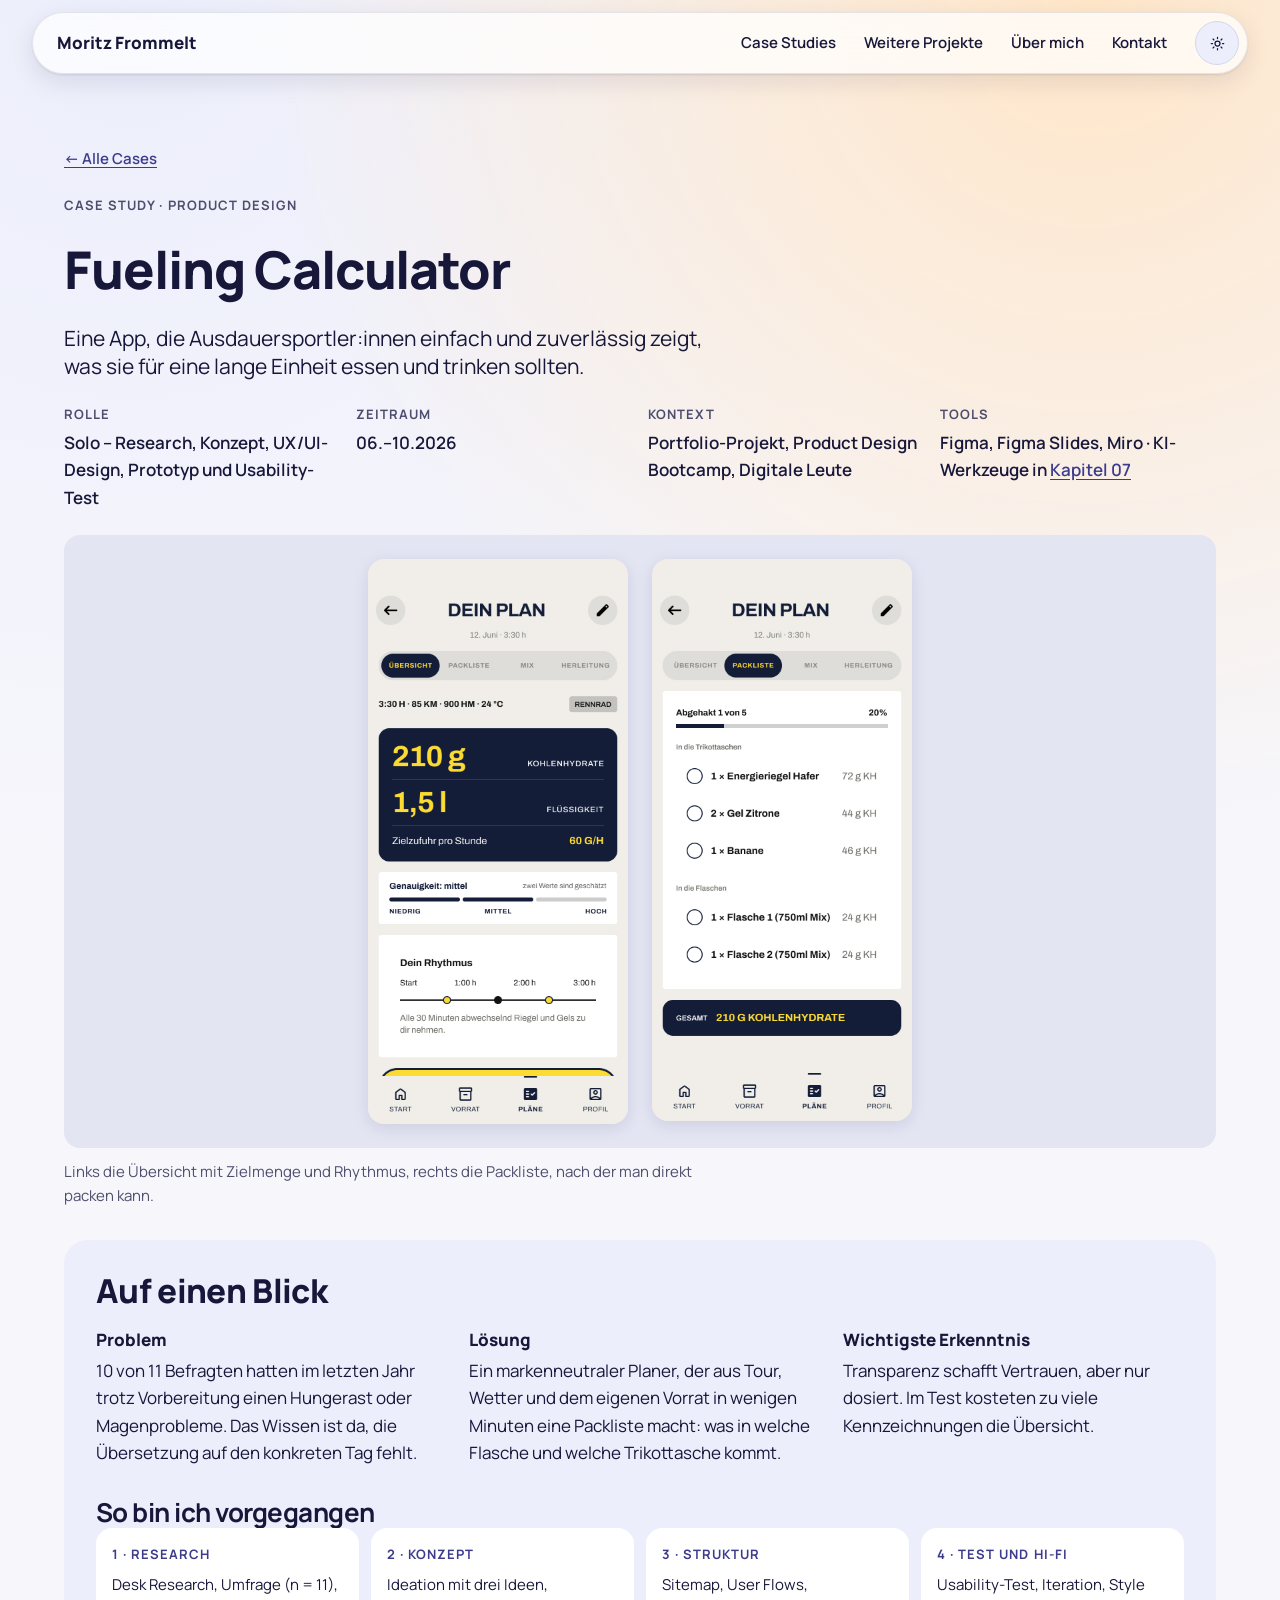
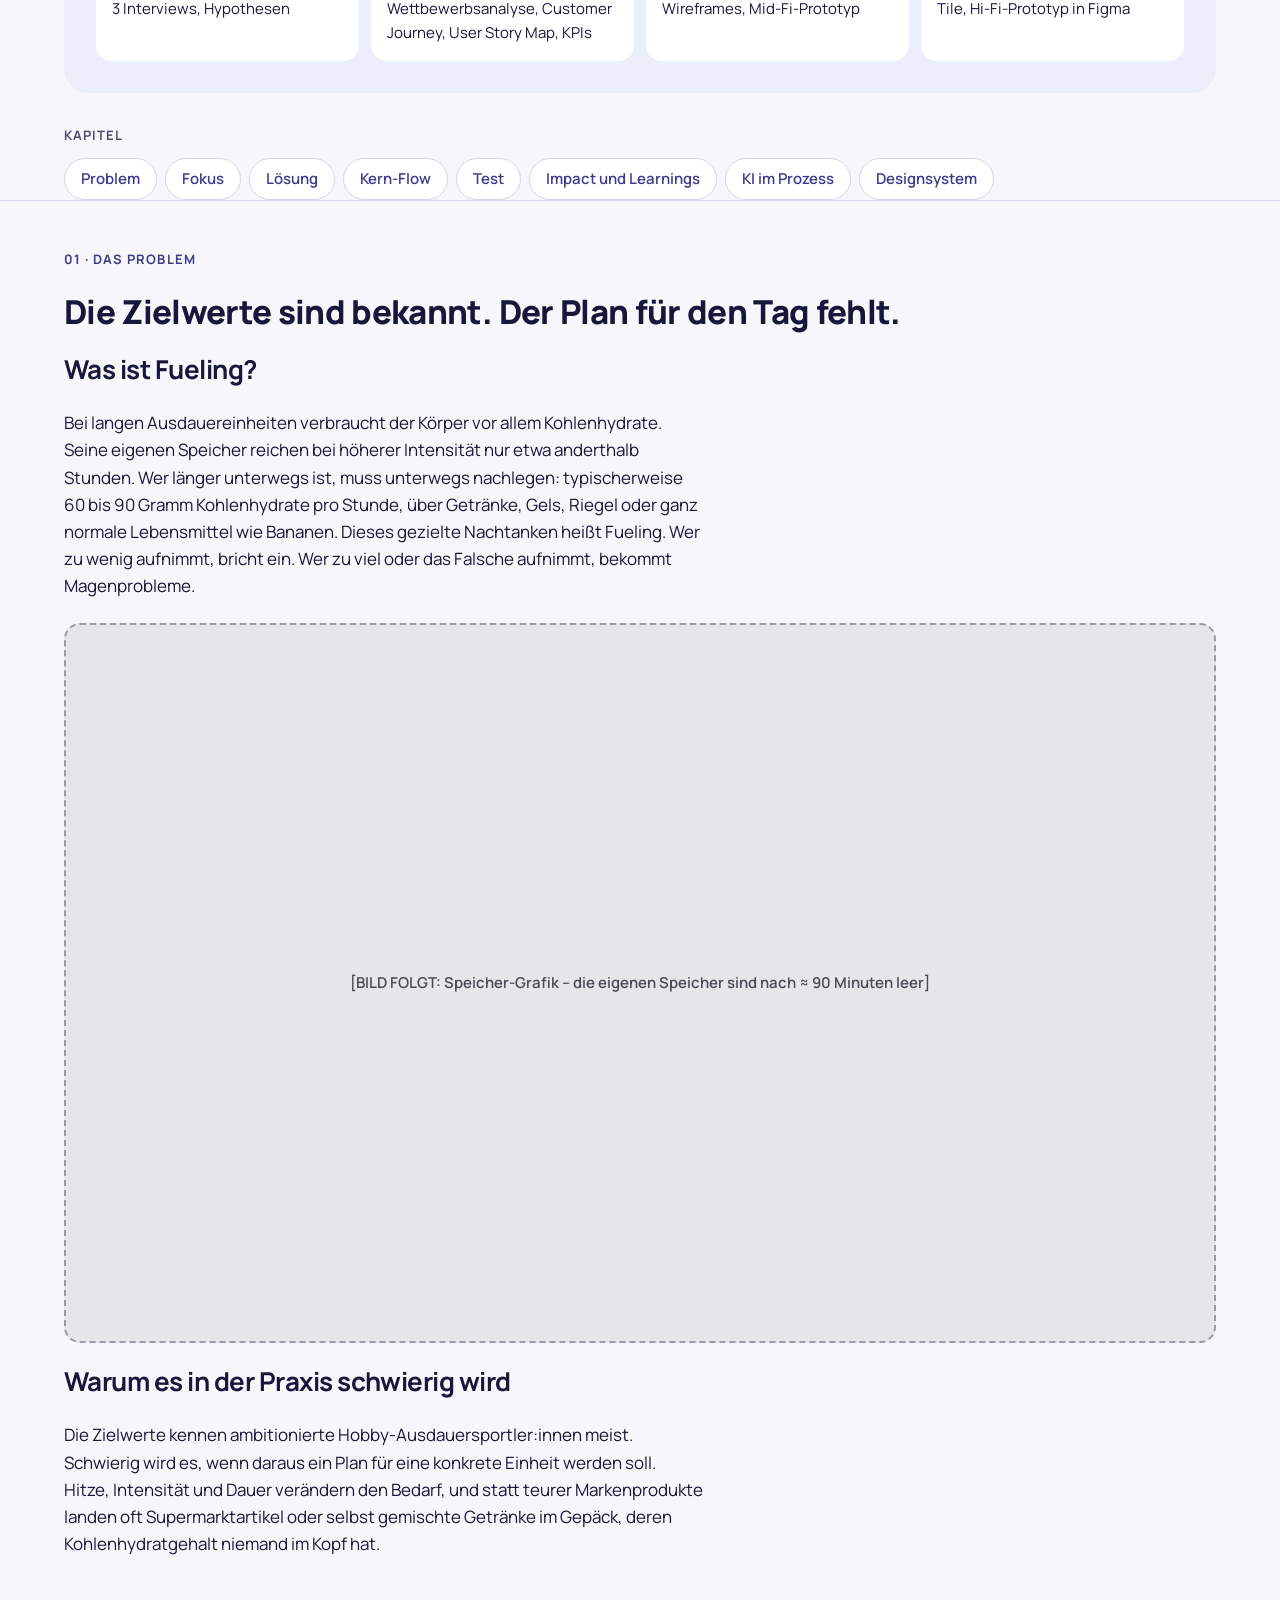
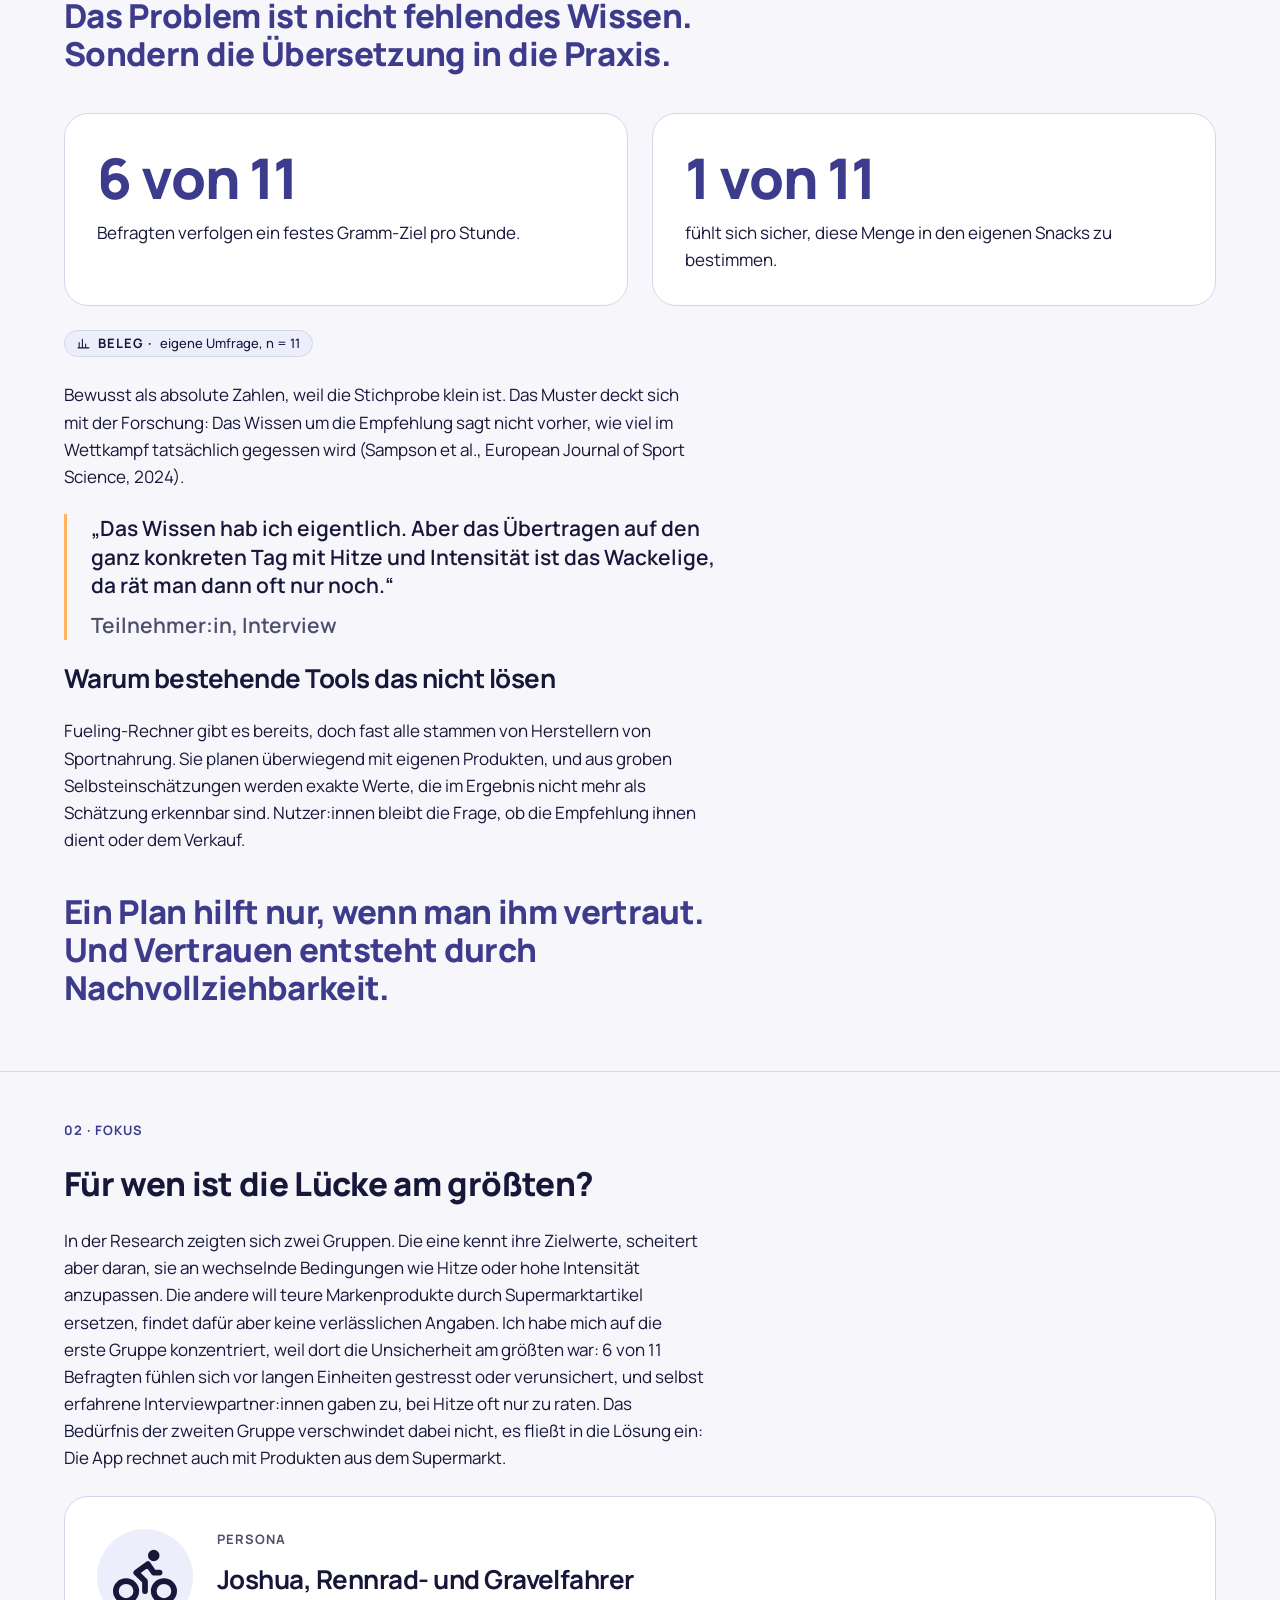
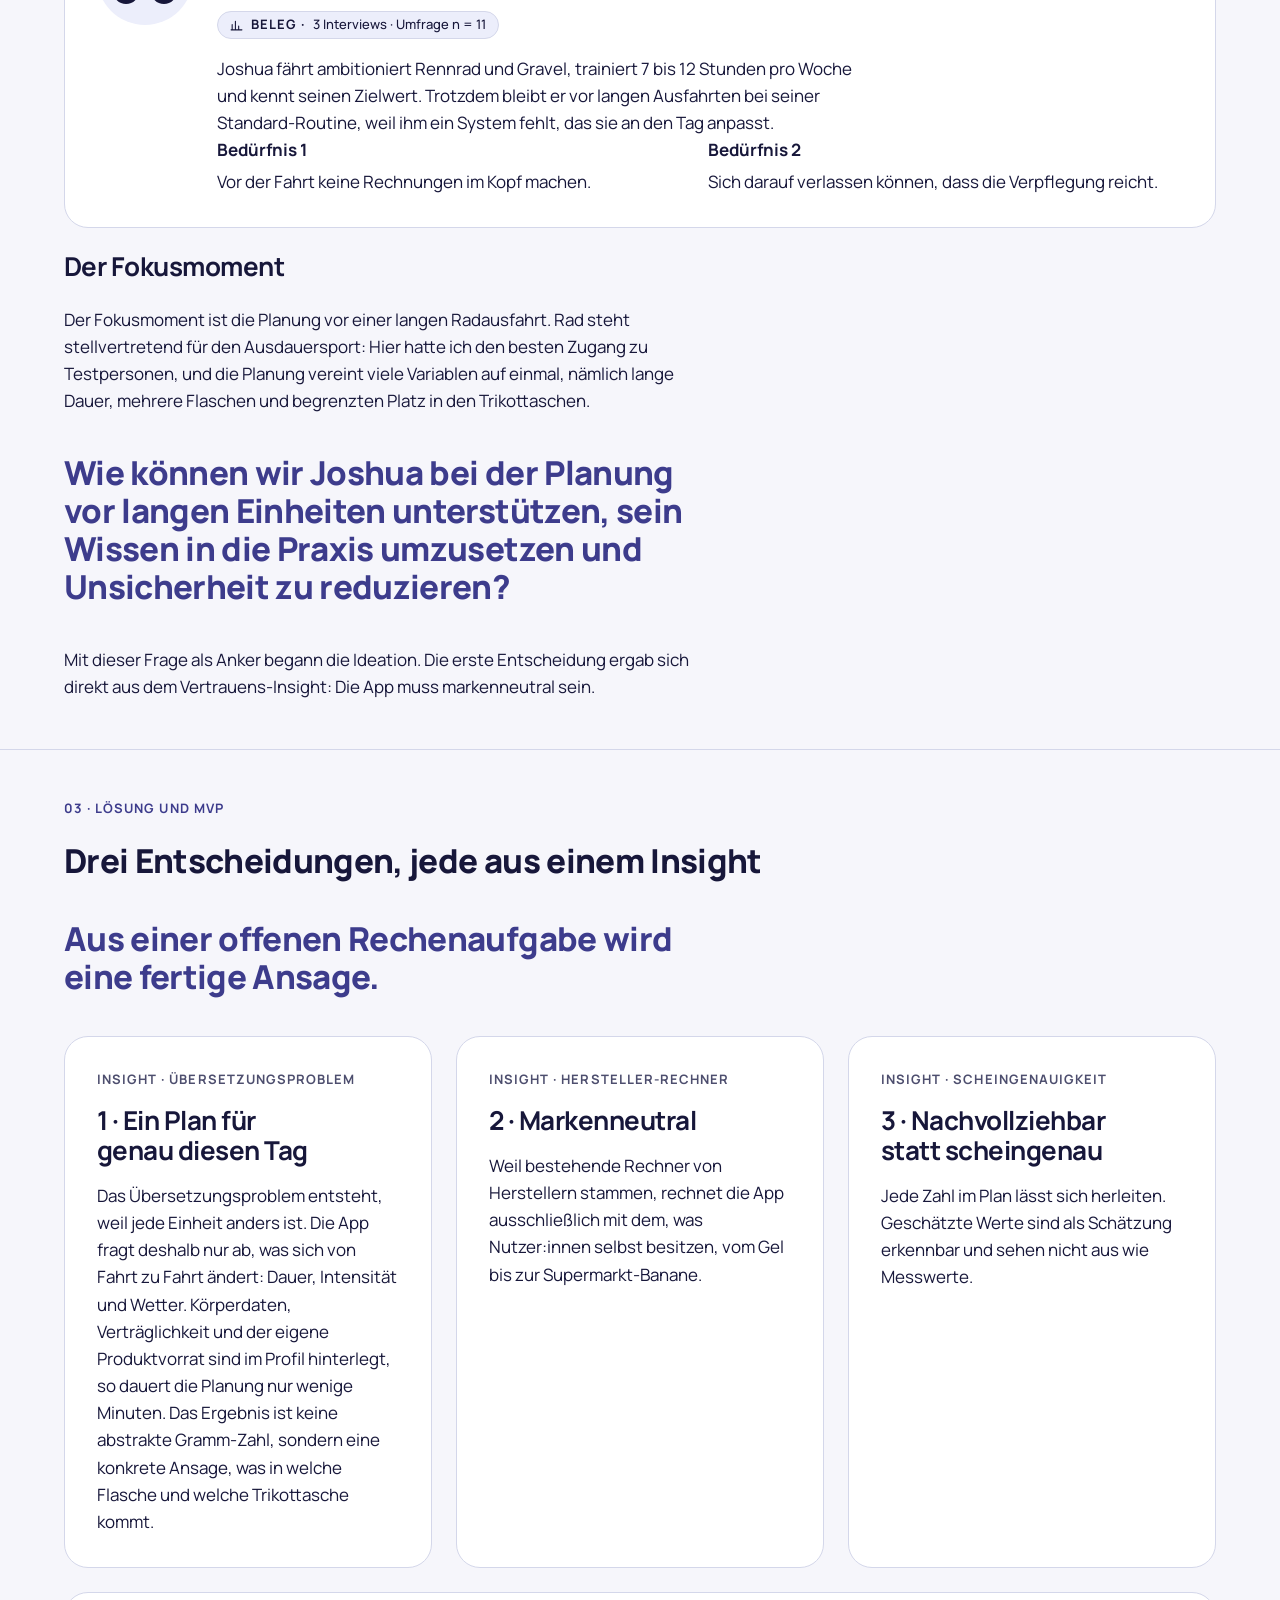
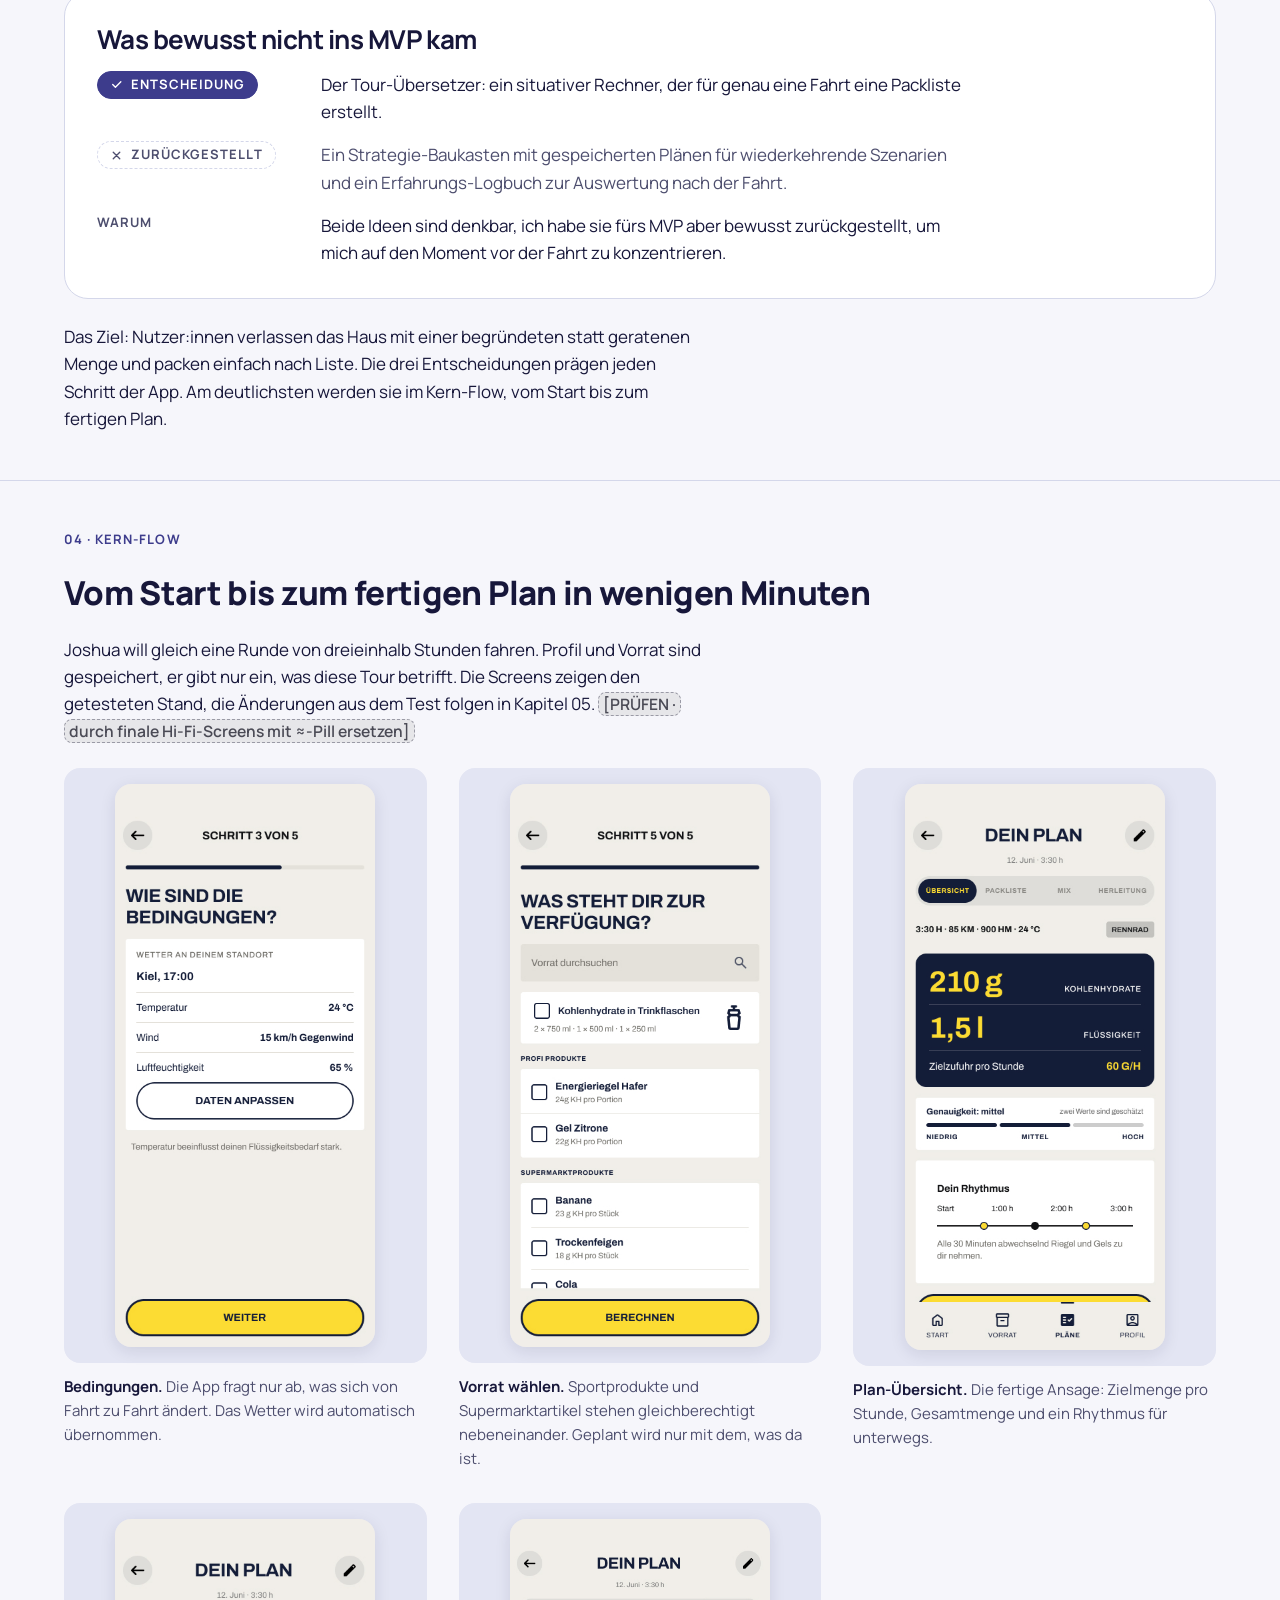
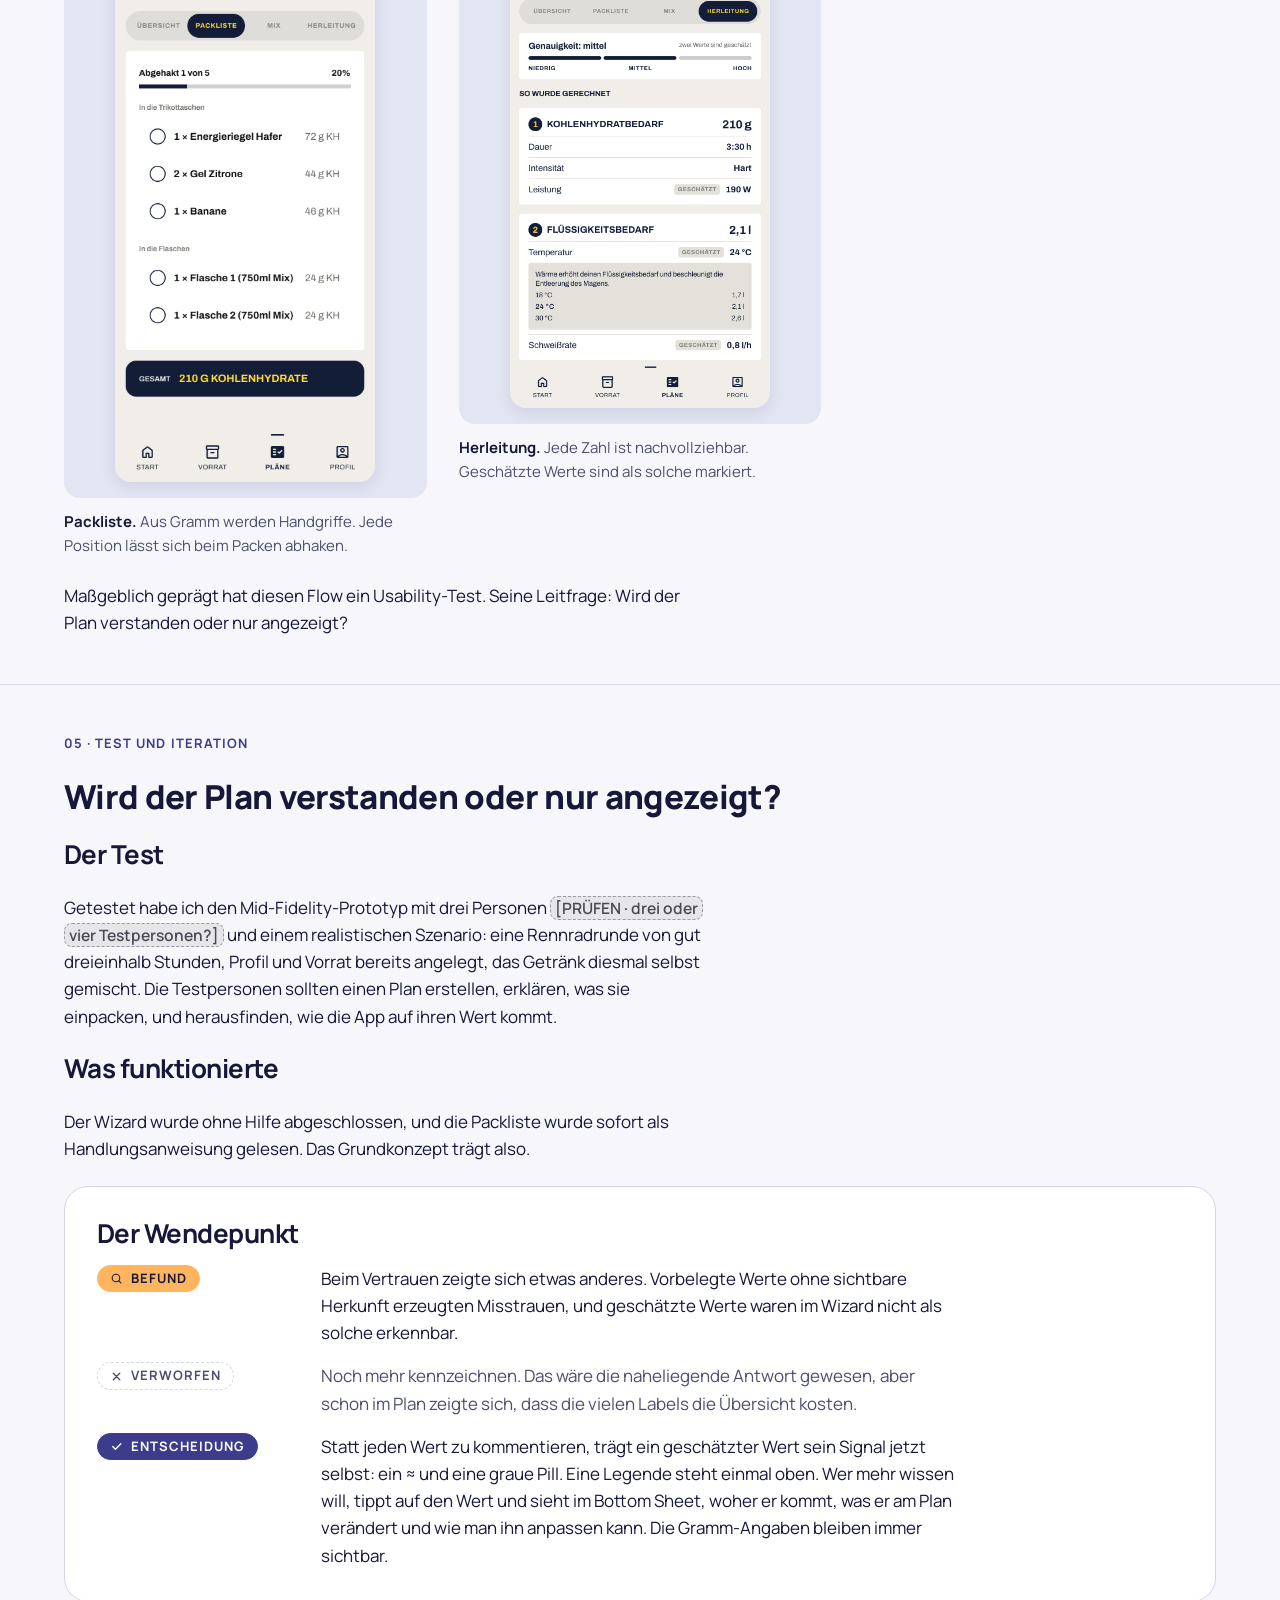
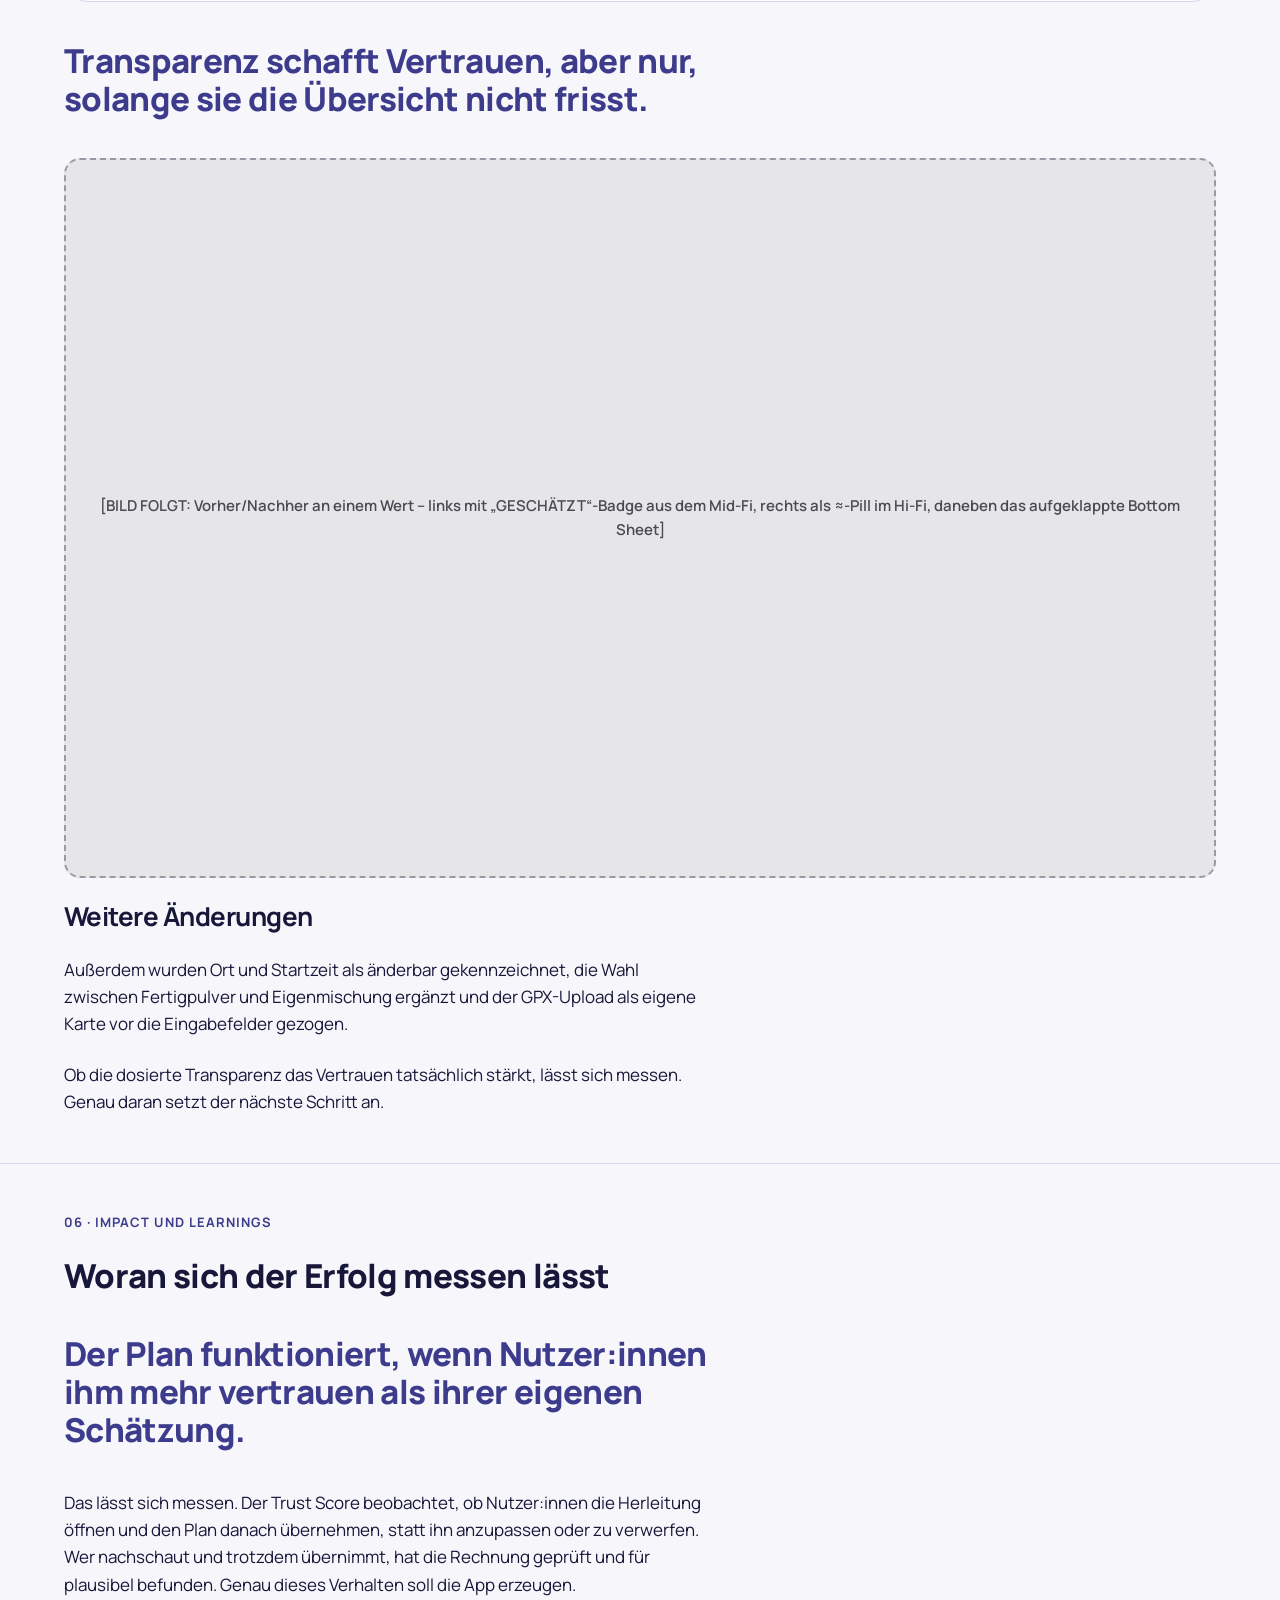
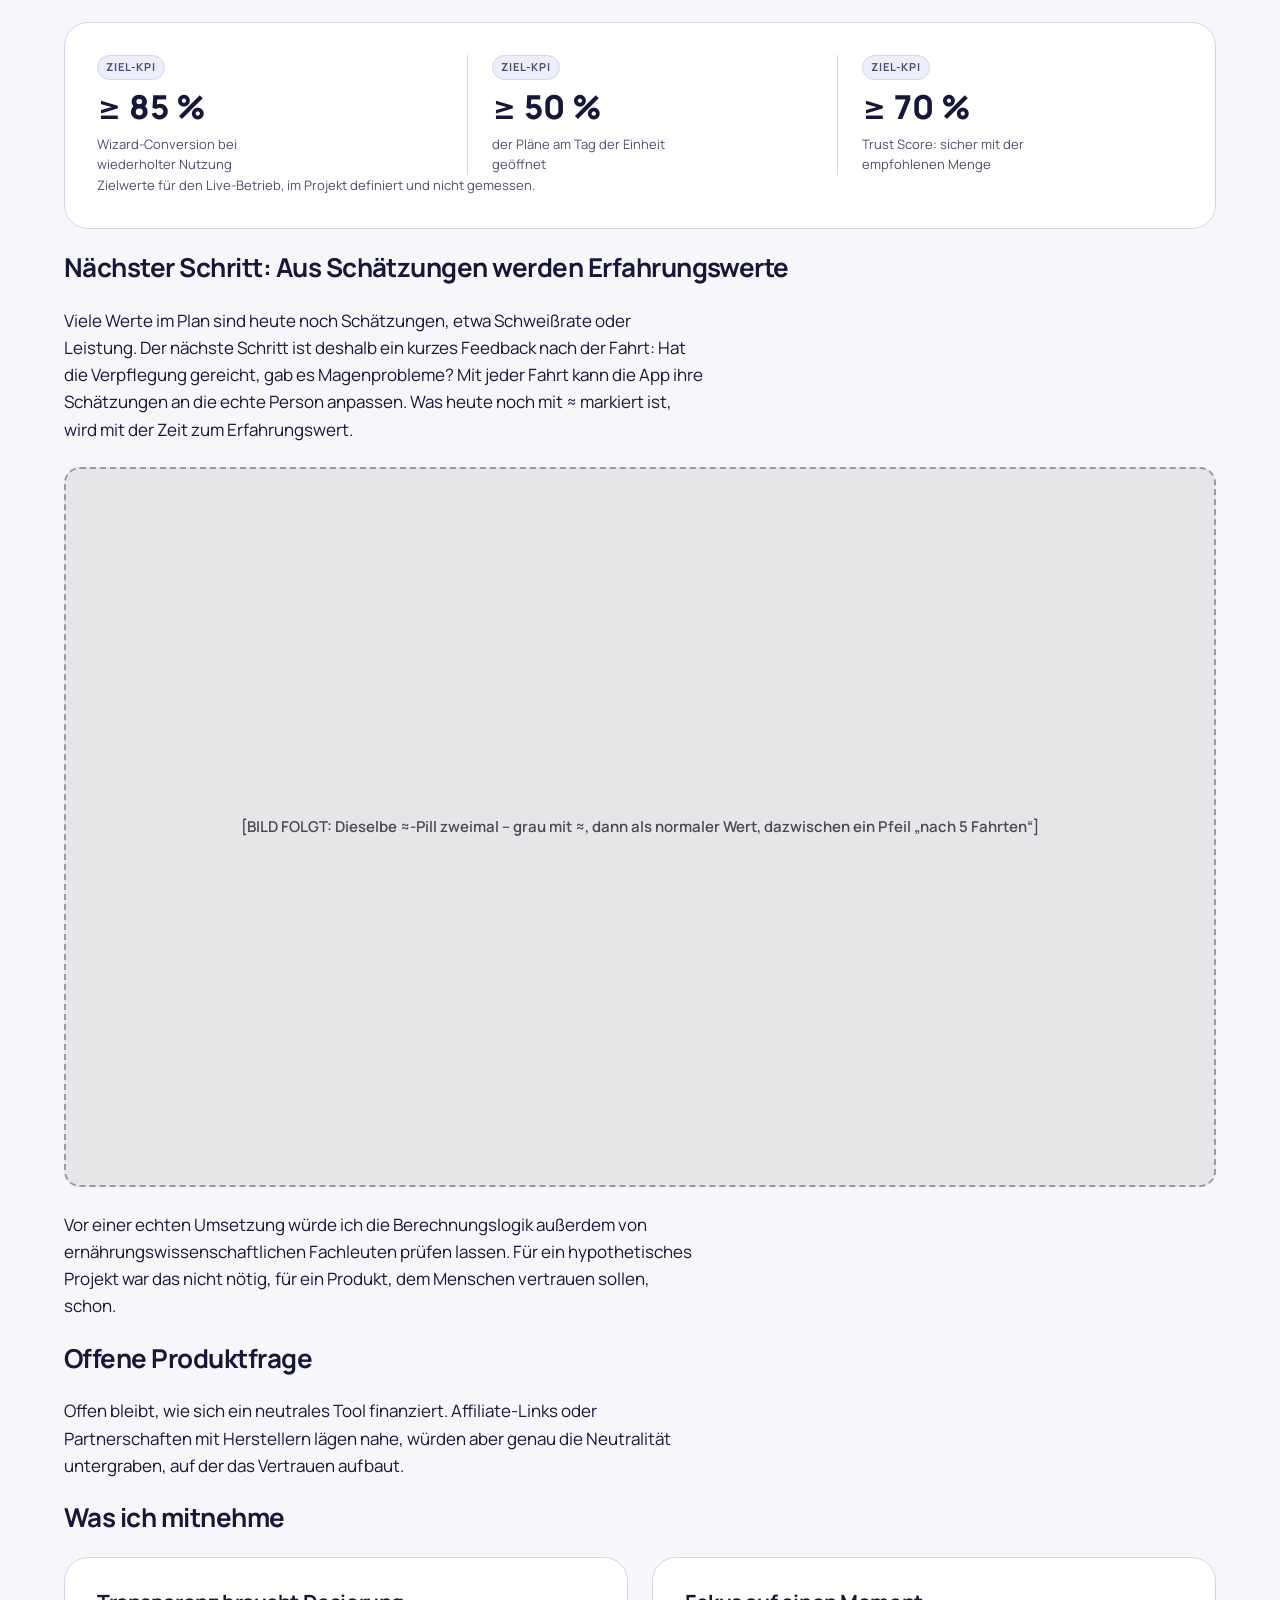
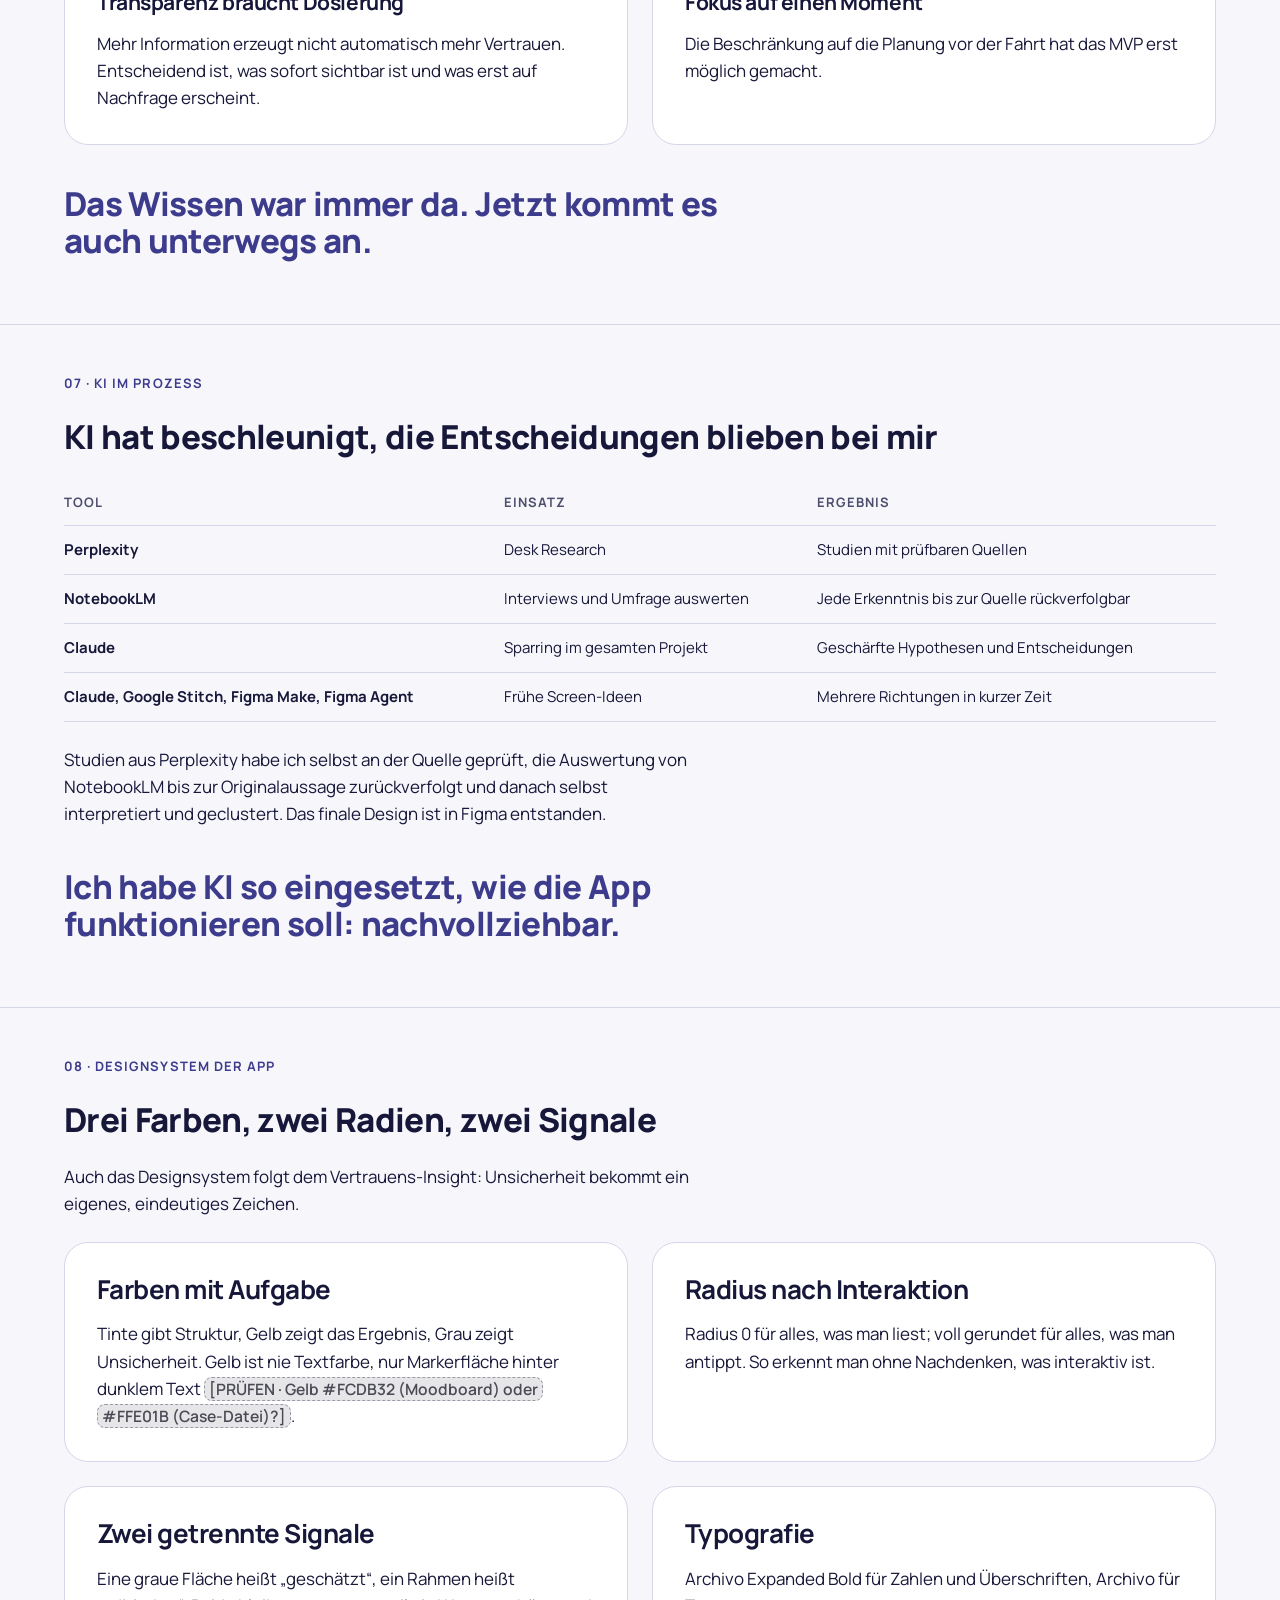
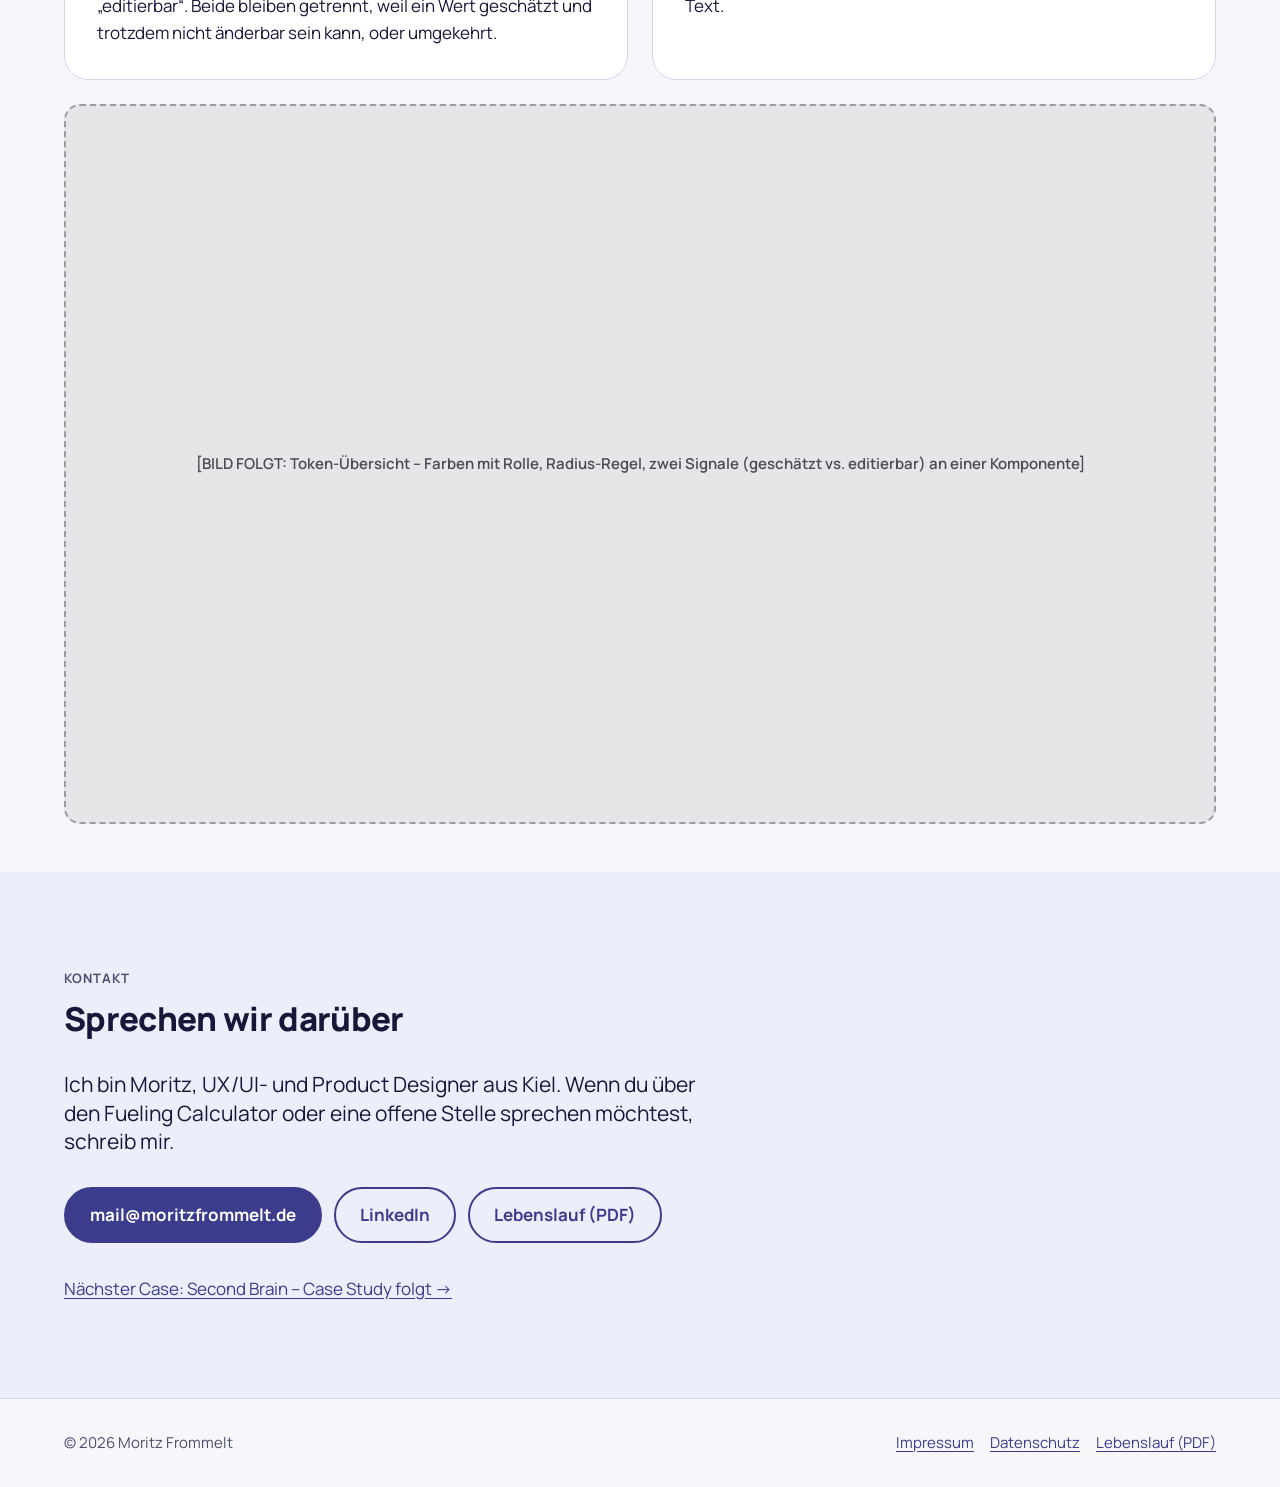
==== commit 78c1bb78: "Case Study nach bestätigter Master-Story neu aufgebaut Struktur und Texte aus referenzen/case-study." ====
--- a/case-fueling-calculator.html
+++ b/case-fueling-calculator.html
@@ -4,7 +4,7 @@
   <meta charset="utf-8">
   <meta name="viewport" content="width=device-width, initial-scale=1">
   <title>Fueling Calculator – Case Study · Moritz Frommelt</title>
-  <meta name="description" content="Case Study: Ein markenneutraler Planer, der für eine Radtour berechnet, was in welche Flasche und Trikottasche kommt. Research, Konzept, UI und Test.">
+  <meta name="description" content="Case Study: eine markenneutrale App, die für lange Radtouren plant, was in welche Flasche und Trikottasche kommt. Research, Konzept, UI und Test.">
   <meta name="color-scheme" content="light dark">
   <link rel="stylesheet" href="style.css">
   <script>
@@ -45,13 +45,13 @@
       <div class="container case-hero__inner">
         <a class="breadcrumb" href="index.html#cases"><span aria-hidden="true">←</span> Alle Cases</a>
         <span class="eyebrow">Case Study · Product Design</span>
-        <h1 id="case-titel">Aus 60–90 g pro Stunde wird eine Packliste</h1>
-        <p class="lead">Fueling Calculator – ein Planer, der für eine konkrete Radtour berechnet, wie viel Kohlenhydrate und Flüssigkeit nötig sind, und daraus eine Packliste und eine Mix-Anleitung pro Flasche macht.</p>
+        <h1 id="case-titel">Fueling Calculator</h1>
+        <p class="lead">Eine App, die Ausdauersportler:innen einfach und zuverlässig zeigt, was sie für eine lange Einheit essen und trinken sollten.</p>
         <dl class="meta">
-          <div><dt>Rolle</dt><dd>Einzelprojekt – Research, Konzept, UX/UI-Design, Prototyp und Usability-Test</dd></div>
-          <div><dt>Zeitraum</dt><dd>06.–10.2026, rund vier Monate</dd></div>
-          <div><dt>Kontext</dt><dd>Weiterbildung Product Design, Digitale Leute School</dd></div>
-          <div><dt>Tools</dt><dd>Figma, Figma Slides, Miro · KI: Perplexity, NotebookLM, Claude, Gemini</dd></div>
+          <div><dt>Rolle</dt><dd>Solo – Research, Konzept, UX/UI-Design, Prototyp und Usability-Test</dd></div>
+          <div><dt>Zeitraum</dt><dd>06.–10.2026</dd></div>
+          <div><dt>Kontext</dt><dd>Portfolio-Projekt, Product Design Bootcamp, Digitale Leute</dd></div>
+          <div><dt>Tools</dt><dd>Figma, Figma Slides, Miro · KI-Werkzeuge in <a href="#ki">Kapitel 07</a></dd></div>
         </dl>
         <figure class="figure">
           <div class="stage">
@@ -60,7 +60,7 @@
             <img class="screen" src="media/MF2%20–%20Plan%20–%20Packliste.jpg" width="390" height="844"
                  alt="Packliste: Riegel, Gels und Banane für die Trikottaschen, zwei Flaschen mit Mix, insgesamt 210 g Kohlenhydrate">
           </div>
-          <figcaption class="figure__caption">Links die Übersicht mit den zwei Zahlen, die zählen, rechts die Packliste, nach der man direkt packen kann.</figcaption>
+          <figcaption class="figure__caption">Links die Übersicht mit Zielmenge und Rhythmus, rechts die Packliste, nach der man direkt packen kann.</figcaption>
         </figure>
       </div>
     </section>
@@ -69,34 +69,60 @@
   <main id="inhalt">
 
     <!-- C1b · Auf einen Blick -->
-    <section class="container" aria-labelledby="blick-titel">
-      <div class="glance">
-        <h2 id="blick-titel">Auf einen Blick</h2>
-        <dl>
-          <div>
-            <dt>Problem</dt>
-            <dd>10 von 11 Befragten hatten im letzten Jahr trotz Vorbereitung einen Hungerast oder Magenprobleme. Das Wissen ist da – die Übersetzung auf den konkreten Tag fehlt.</dd>
-          </div>
-          <div>
-            <dt>Lösung</dt>
-            <dd>Ein markenneutraler Planer, der in fünf Schritten eine Packliste erstellt: was in welche Flasche und welche Trikottasche kommt.</dd>
-          </div>
-          <div>
-            <dt>Wichtigste Entscheidung</dt>
-            <dd>Transparenz dosieren statt jede Zahl zu erklären – weil die Testpersonen sonst lange brauchten, bis sie das Ergebnis erfasst hatten.</dd>
-          </div>
-        </dl>
+    <section class="container stack-lg" aria-labelledby="blick-titel">
+      <div class="glance stack-lg">
+        <div>
+          <h2 id="blick-titel">Auf einen Blick</h2>
+          <dl>
+            <div>
+              <dt>Problem</dt>
+              <dd>10 von 11 Befragten hatten im letzten Jahr trotz Vorbereitung einen Hungerast oder Magenprobleme. Das Wissen ist da, die Übersetzung auf den konkreten Tag fehlt.</dd>
+            </div>
+            <div>
+              <dt>Lösung</dt>
+              <dd>Ein markenneutraler Planer, der aus Tour, Wetter und dem eigenen Vorrat in wenigen Minuten eine Packliste macht: was in welche Flasche und welche Trikottasche kommt.</dd>
+            </div>
+            <div>
+              <dt>Wichtigste Erkenntnis</dt>
+              <dd>Transparenz schafft Vertrauen, aber nur dosiert. Im Test kosteten zu viele Kennzeichnungen die Übersicht.</dd>
+            </div>
+          </dl>
+        </div>
+
+        <div class="stack">
+          <h3>So bin ich vorgegangen</h3>
+          <ol class="steps">
+            <li class="steps__item">
+              <span class="eyebrow eyebrow--accent">1 · Research</span>
+              <p>Desk Research, Umfrage (n = 11), 3 Interviews, Hypothesen</p>
+            </li>
+            <li class="steps__item">
+              <span class="eyebrow eyebrow--accent">2 · Konzept</span>
+              <p>Ideation mit drei Ideen, Wettbewerbsanalyse, Customer Journey, User Story Map, KPIs</p>
+            </li>
+            <li class="steps__item">
+              <span class="eyebrow eyebrow--accent">3 · Struktur</span>
+              <p>Sitemap, User Flows, Wireframes, Mid-Fi-Prototyp</p>
+            </li>
+            <li class="steps__item">
+              <span class="eyebrow eyebrow--accent">4 · Test und Hi-Fi</span>
+              <p>Usability-Test, Iteration, Style Tile, Hi-Fi-Prototyp in Figma</p>
+            </li>
+          </ol>
+        </div>
       </div>
 
       <nav class="toc" aria-labelledby="toc-titel">
         <p class="eyebrow" id="toc-titel">Kapitel</p>
         <ol>
           <li><a href="#problem">Problem</a></li>
-          <li><a href="#prozess">Prozess</a></li>
+          <li><a href="#fokus">Fokus</a></li>
           <li><a href="#loesung">Lösung</a></li>
+          <li><a href="#kern-flow">Kern-Flow</a></li>
+          <li><a href="#test">Test</a></li>
+          <li><a href="#impact">Impact und Learnings</a></li>
           <li><a href="#ki">KI im Prozess</a></li>
           <li><a href="#designsystem">Designsystem</a></li>
-          <li><a href="#learnings">Learnings</a></li>
         </ol>
       </nav>
     </section>
@@ -105,40 +131,52 @@
     <section class="chapter" id="problem" aria-labelledby="problem-titel">
       <div class="container">
         <span class="eyebrow chapter__number">01 · Das Problem</span>
-        <h2 id="problem-titel">Das Wissen ist da. Die Übersetzung auf den Tag fehlt.</h2>
-        <!-- TODO: Quelle für "rund 30 %" ergänzen, sonst Satz vor Veröffentlichung streichen -->
-        <p>Viele ambitionierte Hobby-Radfahrer:innen kennen die Empfehlung: 60 bis 90 Gramm Kohlenhydrate pro Stunde. Trotzdem erreichen bei Fahrten über zweieinhalb Stunden nur rund 30 % diese Menge <span class="ph">[BELEG FEHLT · Quelle; ohne Quelle vor Veröffentlichung streichen]</span>. Eine Studie zeigt sogar, dass das Wissen um die Empfehlung nicht vorhersagt, wie viel tatsächlich gegessen wird (Sampson et al., European Journal of Sport Science, 2024).</p>
-        <p>Meine eigene Umfrage unter 11 Ausdauersportler:innen – 10 davon fahren Rennrad oder Gravel – zeigt dasselbe Muster:</p>
-
-        <div class="grid grid--3">
+        <h2 id="problem-titel">Die Zielwerte sind bekannt. Der Plan für den Tag fehlt.</h2>
+
+        <h3>Was ist Fueling?</h3>
+        <p>Bei langen Ausdauereinheiten verbraucht der Körper vor allem Kohlenhydrate. Seine eigenen Speicher reichen bei höherer Intensität nur etwa anderthalb Stunden. Wer länger unterwegs ist, muss unterwegs nachlegen: typischerweise 60 bis 90 Gramm Kohlenhydrate pro Stunde, über Getränke, Gels, Riegel oder ganz normale Lebensmittel wie Bananen. Dieses gezielte Nachtanken heißt Fueling. Wer zu wenig aufnimmt, bricht ein. Wer zu viel oder das Falsche aufnimmt, bekommt Magenprobleme.</p>
+        <!-- TODO: Speicher-Grafik ergänzen (baut Moritz selbst) -->
+        <figure class="figure">
+          <div class="ph-img">[BILD FOLGT: Speicher-Grafik – die eigenen Speicher sind nach ≈ 90 Minuten leer]</div>
+        </figure>
+
+        <h3>Warum es in der Praxis schwierig wird</h3>
+        <p>Die Zielwerte kennen ambitionierte Hobby-Ausdauersportler:innen meist. Schwierig wird es, wenn daraus ein Plan für eine konkrete Einheit werden soll. Hitze, Intensität und Dauer verändern den Bedarf, und statt teurer Markenprodukte landen oft Supermarktartikel oder selbst gemischte Getränke im Gepäck, deren Kohlenhydratgehalt niemand im Kopf hat.</p>
+
+        <p class="statement">Das Problem ist nicht fehlendes Wissen. Sondern die Übersetzung in die Praxis.</p>
+
+        <div class="grid grid--2">
           <div class="card">
             <span class="stat__value">6 von 11</span>
-            <span class="stat__label">planen schon mit einem Gramm-Ziel pro Stunde. Das Wissen ist da.</span>
+            <span class="stat__label">Befragten verfolgen ein festes Gramm-Ziel pro Stunde.</span>
           </div>
           <div class="card">
-            <span class="stat__value">8 von 11</span>
-            <span class="stat__label">passen ihre Verpflegung selten oder nie an, wenn es heiß wird oder die Fahrt hart.</span>
-          </div>
-          <div class="card">
-            <span class="stat__value">10 von 11</span>
-            <span class="stat__label">hatten im letzten Jahr mindestens einmal Hungerast oder Magenprobleme – trotz Vorbereitung.</span>
+            <span class="stat__value">1 von 11</span>
+            <span class="stat__label">fühlt sich sicher, diese Menge in den eigenen Snacks zu bestimmen.</span>
           </div>
         </div>
         <p><span class="tag"><svg viewBox="0 0 24 24" fill="none" stroke="currentColor" stroke-width="2" stroke-linecap="round" aria-hidden="true"><path d="M4 20V10M10 20V4M16 20v-7M22 20H2"/></svg>Beleg · <span class="tag__detail">eigene Umfrage, n = 11</span></span></p>
-
-        <p>Strecke, Temperatur, Intensität und die Produkte, die gerade zu Hause liegen, machen die Rechnung schwer. Am Ende wird geraten.</p>
-        <p>Deshalb habe ich mich auf ambitionierte Hobby- und Amateurfahrer:innen ohne Betreuerteam konzentriert. Profis haben Betreuer, die genau diese Rechnung übernehmen – Hobbyfahrer:innen stehen damit allein.</p>
-      </div>
-    </section>
-
-    <!-- C3 · Prozess -->
-    <section class="chapter" id="prozess" aria-labelledby="prozess-titel">
-      <div class="container">
-        <span class="eyebrow chapter__number">02 · Prozess</span>
-        <h2 id="prozess-titel">Vier Entscheidungen – und wogegen sie gingen</h2>
-        <p>Vier Entscheidungen haben den Fueling Calculator geformt. Bei jeder stand eine naheliegende Alternative im Raum.</p>
-
-        <!-- Persona -->
+        <p>Bewusst als absolute Zahlen, weil die Stichprobe klein ist. Das Muster deckt sich mit der Forschung: Das Wissen um die Empfehlung sagt nicht vorher, wie viel im Wettkampf tatsächlich gegessen wird (Sampson et al., European Journal of Sport Science, 2024).</p>
+        <blockquote class="quote">
+          <p>„Das Wissen hab ich eigentlich. Aber das Übertragen auf den ganz konkreten Tag mit Hitze und Intensität ist das Wackelige, da rät man dann oft nur noch.“</p>
+          <footer class="muted">Teilnehmer:in, Interview</footer>
+        </blockquote>
+
+        <h3>Warum bestehende Tools das nicht lösen</h3>
+        <p>Fueling-Rechner gibt es bereits, doch fast alle stammen von Herstellern von Sportnahrung. Sie planen überwiegend mit eigenen Produkten, und aus groben Selbsteinschätzungen werden exakte Werte, die im Ergebnis nicht mehr als Schätzung erkennbar sind. Nutzer:innen bleibt die Frage, ob die Empfehlung ihnen dient oder dem Verkauf.</p>
+
+        <p class="statement">Ein Plan hilft nur, wenn man ihm vertraut. Und Vertrauen entsteht durch Nachvollziehbarkeit.</p>
+      </div>
+    </section>
+
+    <!-- C3 · Fokus -->
+    <section class="chapter" id="fokus" aria-labelledby="fokus-titel">
+      <div class="container">
+        <span class="eyebrow chapter__number">02 · Fokus</span>
+        <h2 id="fokus-titel">Für wen ist die Lücke am größten?</h2>
+        <p>In der Research zeigten sich zwei Gruppen. Die eine kennt ihre Zielwerte, scheitert aber daran, sie an wechselnde Bedingungen wie Hitze oder hohe Intensität anzupassen. Die andere will teure Markenprodukte durch Supermarktartikel ersetzen, findet dafür aber keine verlässlichen Angaben. Ich habe mich auf die erste Gruppe konzentriert, weil dort die Unsicherheit am größten war: 6 von 11 Befragten fühlen sich vor langen Einheiten gestresst oder verunsichert, und selbst erfahrene Interviewpartner:innen gaben zu, bei Hitze oft nur zu raten. Das Bedürfnis der zweiten Gruppe verschwindet dabei nicht, es fließt in die Lösung ein: Die App rechnet auch mit Produkten aus dem Supermarkt.</p>
+
+        <!-- Persona: bewusst Illustration statt Foto (keine Bildrechte) -->
         <article class="card persona">
           <div class="persona__avatar">
             <svg viewBox="0 0 224 190" fill="none" aria-hidden="true"><path d="M112 144.376V109.538L81.4 79.6765L122.2 49.8151L142.6 79.6765H163M214 144.376C214 163.617 198.017 179.214 178.3 179.214C158.583 179.214 142.6 163.617 142.6 144.376C142.6 125.135 158.583 109.538 178.3 109.538C198.017 109.538 214 125.135 214 144.376ZM81.4 144.376C81.4 163.617 65.4166 179.214 45.7 179.214C25.9834 179.214 10 163.617 10 144.376C10 125.135 25.9834 109.538 45.7 109.538C65.4166 109.538 81.4 125.135 81.4 144.376ZM152.8 19.9538C152.8 25.4511 148.233 29.9076 142.6 29.9076C136.967 29.9076 132.4 25.4511 132.4 19.9538C132.4 14.4565 136.967 10 142.6 10C148.233 10 152.8 14.4565 152.8 19.9538Z" stroke="currentColor" stroke-width="20" stroke-linecap="round" stroke-linejoin="round"/></svg>
@@ -147,207 +185,254 @@
             <span class="eyebrow">Persona</span>
             <h3>Joshua, Rennrad- und Gravelfahrer</h3>
             <p><span class="tag"><svg viewBox="0 0 24 24" fill="none" stroke="currentColor" stroke-width="2" stroke-linecap="round" aria-hidden="true"><path d="M4 20V10M10 20V4M16 20v-7M22 20H2"/></svg>Beleg · <span class="tag__detail">3 Interviews · Umfrage n = 11</span></span></p>
+            <p>Joshua fährt ambitioniert Rennrad und Gravel, trainiert 7 bis 12 Stunden pro Woche und kennt seinen Zielwert. Trotzdem bleibt er vor langen Ausfahrten bei seiner Standard-Routine, weil ihm ein System fehlt, das sie an den Tag anpasst.</p>
             <dl>
-              <div><dt>Situation</dt><dd>Trainiert 7 bis 12 Stunden pro Woche und fährt oft länger als zwei Stunden. Das Problem tritt auf, wenn Hitze oder hohe Intensität dazukommen.</dd></div>
-              <div><dt>Pain Point</dt><dd>Ein Übersetzungsproblem: Er weiß, was er tun sollte, aber nicht, wie er es bei wechselndem Wetter in reale Portionen umrechnet.</dd></div>
+              <div><dt>Bedürfnis 1</dt><dd>Vor der Fahrt keine Rechnungen im Kopf machen.</dd></div>
+              <div><dt>Bedürfnis 2</dt><dd>Sich darauf verlassen können, dass die Verpflegung reicht.</dd></div>
             </dl>
-            <blockquote class="quote">
-              <p>„Das Wissen hab ich eigentlich. Aber das Übertragen auf den ganz konkreten Tag mit Hitze und Intensität ist das Wackelige, da rät man dann oft nur noch.“</p>
-              <footer class="muted">Zitat aus einem Interview</footer>
-            </blockquote>
           </div>
         </article>
 
-        <!-- TODO: Bild "Ausschnitt Journey Map" ergänzen -->
-        <figure class="figure">
-          <div class="ph-img">[BILD FOLGT: Ausschnitt Journey Map, Emotionen bei Berechnung → Prüfung &amp; Zweifel]</div>
-          <figcaption class="figure__caption">Die Journey Map zeigt, wo Zweifel entstehen: nicht bei der Eingabe, sondern beim Blick auf das Ergebnis – „Kann ich einem Rechner mehr trauen als mir selbst?“</figcaption>
-        </figure>
-
-        <!-- Wendepunkt 1 -->
+        <h3>Der Fokusmoment</h3>
+        <p>Der Fokusmoment ist die Planung vor einer langen Radausfahrt. Rad steht stellvertretend für den Ausdauersport: Hier hatte ich den besten Zugang zu Testpersonen, und die Planung vereint viele Variablen auf einmal, nämlich lange Dauer, mehrere Flaschen und begrenzten Platz in den Trikottaschen.</p>
+
+        <p class="statement">Wie können wir Joshua bei der Planung vor langen Einheiten unterstützen, sein Wissen in die Praxis umzusetzen und Unsicherheit zu reduzieren?</p>
+
+        <p>Mit dieser Frage als Anker begann die Ideation. Die erste Entscheidung ergab sich direkt aus dem Vertrauens-Insight: Die App muss markenneutral sein.</p>
+      </div>
+    </section>
+
+    <!-- C4 · Lösung & MVP -->
+    <section class="chapter" id="loesung" aria-labelledby="loesung-titel">
+      <div class="container">
+        <span class="eyebrow chapter__number">03 · Lösung und MVP</span>
+        <h2 id="loesung-titel">Drei Entscheidungen, jede aus einem Insight</h2>
+
+        <p class="statement">Aus einer offenen Rechenaufgabe wird eine fertige Ansage.</p>
+
+        <div class="grid grid--3">
+          <article class="card stack">
+            <span class="eyebrow">Insight · Übersetzungsproblem</span>
+            <h3>1 · Ein Plan für genau diesen Tag</h3>
+            <p>Das Übersetzungsproblem entsteht, weil jede Einheit anders ist. Die App fragt deshalb nur ab, was sich von Fahrt zu Fahrt ändert: Dauer, Intensität und Wetter. Körperdaten, Verträglichkeit und der eigene Produktvorrat sind im Profil hinterlegt, so dauert die Planung nur wenige Minuten. Das Ergebnis ist keine abstrakte Gramm-Zahl, sondern eine konkrete Ansage, was in welche Flasche und welche Trikottasche kommt.</p>
+          </article>
+          <article class="card stack">
+            <span class="eyebrow">Insight · Hersteller-Rechner</span>
+            <h3>2 · Markenneutral</h3>
+            <p>Weil bestehende Rechner von Herstellern stammen, rechnet die App ausschließlich mit dem, was Nutzer:innen selbst besitzen, vom Gel bis zur Supermarkt-Banane.</p>
+          </article>
+          <article class="card stack">
+            <span class="eyebrow">Insight · Scheingenauigkeit</span>
+            <h3>3 · Nachvollziehbar statt scheingenau</h3>
+            <p>Jede Zahl im Plan lässt sich herleiten. Geschätzte Werte sind als Schätzung erkennbar und sehen nicht aus wie Messwerte.</p>
+          </article>
+        </div>
+
+        <!-- Ideenwahl aus Modul 2 (Quelle: case-study-fueling-calculator.md) -->
         <article class="turn">
-          <h3>Wendepunkt 1 · Welche Idee?</h3>
+          <h3>Was bewusst nicht ins MVP kam</h3>
           <div class="turn__row">
             <span><span class="tag tag--decision"><svg viewBox="0 0 24 24" fill="none" stroke="currentColor" stroke-width="2.5" stroke-linecap="round" stroke-linejoin="round" aria-hidden="true"><path d="M5 12l5 5L20 7"/></svg>Entscheidung</span></span>
             <p>Der Tour-Übersetzer: ein situativer Rechner, der für genau eine Fahrt eine Packliste erstellt.</p>
           </div>
           <div class="turn__row turn__rejected">
-            <span><span class="tag tag--rejected"><svg viewBox="0 0 24 24" fill="none" stroke="currentColor" stroke-width="2.5" stroke-linecap="round" aria-hidden="true"><path d="M6 6l12 12M18 6L6 18"/></svg>Verworfen</span></span>
-            <p>Ein Strategie-Baukasten mit gespeicherten Presets und ein Erfahrungs-Logbuch zur Auswertung nach der Fahrt.</p>
+            <span><span class="tag tag--rejected"><svg viewBox="0 0 24 24" fill="none" stroke="currentColor" stroke-width="2.5" stroke-linecap="round" aria-hidden="true"><path d="M6 6l12 12M18 6L6 18"/></svg>Zurückgestellt</span></span>
+            <p>Ein Strategie-Baukasten mit gespeicherten Plänen für wiederkehrende Szenarien und ein Erfahrungs-Logbuch zur Auswertung nach der Fahrt.</p>
           </div>
           <div class="turn__row">
             <span class="eyebrow">Warum</span>
-            <p>Das war das Ergebnis meiner MVP-Erarbeitung. Der Übersetzer löst den Kern-Moment – den Plan vor einer konkreten Tour –, und Baukasten und Logbuch bauen auf ihm auf <span class="ph">[PRÜFEN · stimmt diese Begründung?]</span>. Die beiden anderen Ideen sind als spätere Ausbaustufen vorgesehen. In der Story Map habe ich das MVP auf einen Plan pro Tour geschnitten – Vorlagen, Nachschub unterwegs und Export kommen später.</p>
+            <p>Beide Ideen sind denkbar, ich habe sie fürs MVP aber bewusst zurückgestellt, um mich auf den Moment vor der Fahrt zu konzentrieren.</p>
           </div>
         </article>
 
-        <!-- Wendepunkt 2 -->
-        <article class="turn">
-          <h3>Wendepunkt 2 · Mit welchen Produkten wird gerechnet?</h3>
-          <div class="turn__row">
-            <span><span class="tag tag--decision"><svg viewBox="0 0 24 24" fill="none" stroke="currentColor" stroke-width="2.5" stroke-linecap="round" stroke-linejoin="round" aria-hidden="true"><path d="M5 12l5 5L20 7"/></svg>Entscheidung</span></span>
-            <p>Mit dem, was Nutzer:innen besitzen – auch Banane, Feigen und Cola aus dem Supermarkt.</p>
-          </div>
-          <div class="turn__row turn__rejected">
-            <span><span class="tag tag--rejected"><svg viewBox="0 0 24 24" fill="none" stroke="currentColor" stroke-width="2.5" stroke-linecap="round" aria-hidden="true"><path d="M6 6l12 12M18 6L6 18"/></svg>Verworfen</span></span>
-            <p>Ein Produktkatalog einer einzigen Marke.</p>
-          </div>
-          <div class="turn__row">
-            <span class="eyebrow">Warum</span>
-            <p>Der Maurten Fuel Planner plant nur mit eigenen Produkten und verwandelt eine grobe Selbsteinschätzung in exakte Werte, denen man die Schätzung nicht mehr ansieht. Für eine Zielgruppe, der Profi-Produkte oft zu teuer sind, ist das keine Hilfe.</p>
-          </div>
-        </article>
-
-        <!-- Wendepunkt 3 -->
-        <article class="turn">
-          <h3>Wendepunkt 3 · Wo endet das Ergebnis?</h3>
-          <div class="turn__row">
-            <span><span class="tag tag--decision"><svg viewBox="0 0 24 24" fill="none" stroke="currentColor" stroke-width="2.5" stroke-linecap="round" stroke-linejoin="round" aria-hidden="true"><path d="M5 12l5 5L20 7"/></svg>Entscheidung</span></span>
-            <p>Bei einer Packliste: was in welche Flasche und welche Trikottasche kommt.</p>
-          </div>
-          <div class="turn__row turn__rejected">
-            <span><span class="tag tag--rejected"><svg viewBox="0 0 24 24" fill="none" stroke="currentColor" stroke-width="2.5" stroke-linecap="round" aria-hidden="true"><path d="M6 6l12 12M18 6L6 18"/></svg>Verworfen</span></span>
-            <p>Eine Gesamtmenge in Gramm pro Stunde.</p>
-          </div>
-          <div class="turn__row">
-            <span class="eyebrow">Warum</span>
-            <p>Eine Zahl muss man wieder selbst übersetzen – genau das Problem, das gelöst werden soll. In der Journey Map ist das Ziel der Moment „Ich muss nicht mehr überlegen, ich packe einfach“.</p>
-          </div>
-        </article>
-
-        <!-- TODO: Bild "Wireframe Übersicht" ergänzen -->
-        <figure class="figure">
-          <div class="stage">
-            <div class="ph-img" style="width: var(--width-screen); --ph-ratio: 390 / 844">[BILD FOLGT: Wireframe Übersicht]</div>
-            <img class="screen" src="media/MF2%20–%20Plan%20–%20Übersicht.jpg" width="390" height="848" loading="lazy" decoding="async"
-                 alt="Plan-Übersicht: 210 g Kohlenhydrate, 1,5 l Flüssigkeit, 60 g pro Stunde, Genauigkeit mittel">
-          </div>
-          <figcaption class="figure__caption"><span class="ph">[PRÜFEN · was hat sich vom Wireframe zum finalen Screen geändert?]</span></figcaption>
-        </figure>
-
-        <!-- Wendepunkt 4 -->
-        <article class="turn">
-          <h3>Wendepunkt 4 · Wie viel Transparenz?</h3>
-          <div class="turn__row turn__rejected">
-            <span><span class="tag tag--rejected"><svg viewBox="0 0 24 24" fill="none" stroke="currentColor" stroke-width="2.5" stroke-linecap="round" aria-hidden="true"><path d="M6 6l12 12M18 6L6 18"/></svg>Verworfen</span></span>
-            <p>Volle Transparenz überall: bei jedem Wert zeigen, ob er geschätzt ist und wie er zustande kommt. Das war mein ursprünglicher Anspruch.</p>
-          </div>
-          <div class="turn__row">
-            <span><span class="tag tag--finding"><svg viewBox="0 0 24 24" fill="none" stroke="currentColor" stroke-width="2" stroke-linecap="round" aria-hidden="true"><circle cx="11" cy="11" r="7"/><path d="M20 20l-4-4"/></svg>Befund · <span class="tag__detail">Test, 4 Personen</span></span></span>
-            <p>Es hat eine Weile gedauert, bis die Testpersonen das Ergebnis vollständig und korrekt erfasst hatten. Gleichzeitig erzeugten vorbelegte Werte wie Ort und Startzeit Misstrauen, weil ihre Herkunft nicht sichtbar war.</p>
-          </div>
-          <div class="turn__row">
-            <span><span class="tag tag--decision"><svg viewBox="0 0 24 24" fill="none" stroke="currentColor" stroke-width="2.5" stroke-linecap="round" stroke-linejoin="round" aria-hidden="true"><path d="M5 12l5 5L20 7"/></svg>Entscheidung</span></span>
-            <p>Transparenz dosieren: sichtbar, wo ein Wert das Ergebnis stark beeinflusst, im Detail erst auf Nachfrage im Tab „Herleitung“.</p>
-          </div>
-          <div class="turn__row">
-            <span class="eyebrow">Warum</span>
-            <p>Schon beim Gestalten und dann im Test habe ich gemerkt, dass Transparenz und schnelles Erfassen gegeneinander arbeiten. Ich musste einen Mittelweg finden. Ort und Startzeit sind jetzt als änderbar gekennzeichnet, und die Wahl zwischen Fertigpulver und Eigenmischung ist ergänzt.</p>
-          </div>
-        </article>
-
-        <!-- TODO: Bild "Vorher/Nachher - volle vs. dosierte Transparenz" ergänzen -->
-        <figure class="figure">
-          <div class="stage">
-            <div class="ph-img">[BILD FOLGT: Vorher/Nachher – volle Transparenz vs. dosierte Transparenz]</div>
-          </div>
-          <figcaption class="figure__caption"><span class="ph">[PRÜFEN · Bildunterschrift ergänzen, sobald das Vorher/Nachher-Bild da ist]</span></figcaption>
-        </figure>
-      </div>
-    </section>
-
-    <!-- C4 · Die Lösung -->
-    <section class="chapter" id="loesung" aria-labelledby="loesung-titel">
-      <div class="container">
-        <span class="eyebrow chapter__number">03 · Die Lösung</span>
-        <h2 id="loesung-titel">Ein Plan in 2–3 Minuten, nach dem man direkt packen kann</h2>
-        <p>Der Wizard fragt in fünf Schritten nur, was sich pro Tour ändert. Danach zeigt der Plan in vier Tabs, was zu tun ist – und auf Wunsch, warum. Der Wizard geht von der zweiten Nutzung aus: Profil und Vorrat sind gespeichert, abgefragt wird nur, was die Tour betrifft.</p>
+        <p>Das Ziel: Nutzer:innen verlassen das Haus mit einer begründeten statt geratenen Menge und packen einfach nach Liste. Die drei Entscheidungen prägen jeden Schritt der App. Am deutlichsten werden sie im Kern-Flow, vom Start bis zum fertigen Plan.</p>
+      </div>
+    </section>
+
+    <!-- C5 · Kern-Flow -->
+    <section class="chapter" id="kern-flow" aria-labelledby="flow-titel">
+      <div class="container">
+        <span class="eyebrow chapter__number">04 · Kern-Flow</span>
+        <h2 id="flow-titel">Vom Start bis zum fertigen Plan in wenigen Minuten</h2>
+        <p>Joshua will gleich eine Runde von dreieinhalb Stunden fahren. Profil und Vorrat sind gespeichert, er gibt nur ein, was diese Tour betrifft. Die Screens zeigen den getesteten Stand, die Änderungen aus dem Test folgen in Kapitel 05. <span class="ph">[PRÜFEN · durch finale Hi-Fi-Screens mit ≈-Pill ersetzen]</span></p>
+        <!-- TODO: MF2-Screens zeigen noch „GESCHÄTZT“-Badges (Stand vor der Iteration); Master-Story will finale Hi-Fi-Screens -->
+        <!-- TODO: prüfen, ob Wizard-Reihenfolge und Plan-Tabs im finalen Hi-Fi noch stimmen -->
 
         <div class="screens">
           <figure class="figure">
-            <div class="stage"><img class="screen" src="media/MF2%20–%20Wizard%20–%20Intensität%20(vor%20Auswahl).jpg" width="390" height="844" loading="lazy" decoding="async"
-                 alt="Wizard Schritt 4: Wie hart wird gefahren? Auswahl Locker, Zügig, Hart oder Wettkampf, darunter Genauer angeben mit Herzfrequenz oder Leistung"></div>
-            <figcaption class="figure__caption"><strong>Schritt 4 · Intensität wählen.</strong> Statt Watt einzugeben, wählt man, wie sich die Fahrt anfühlen wird – beschrieben über das Sprechen. Das war von Anfang an meine Entscheidung <span class="ph">[PRÜFEN · Begründung: in der Journey Map steht „meine FTP weiß ich gerade nicht“]</span>. Wer Daten hat, kann Herzfrequenz oder Leistung genauer angeben.</figcaption>
+            <div class="stage"><img class="screen" src="media/MF2%20–%20Wizard%20–%20Bedingungen.jpg" width="390" height="844" loading="lazy" decoding="async"
+                 alt="Wizard Schritt 3 von 5, Bedingungen: Wetter am Standort Kiel um 17 Uhr mit 24 °C, 15 km/h Gegenwind und 65 % Luftfeuchtigkeit, darunter Daten anpassen"></div>
+            <figcaption class="figure__caption"><strong>Bedingungen.</strong> Die App fragt nur ab, was sich von Fahrt zu Fahrt ändert. Das Wetter wird automatisch übernommen.</figcaption>
           </figure>
           <figure class="figure">
             <div class="stage"><img class="screen" src="media/MF2%20–%20Wizard%20–%20Produkte%20wählen.jpg" width="390" height="844" loading="lazy" decoding="async"
-                 alt="Wizard Schritt 5: Was steht dir zur Verfügung? Vorrat durchsuchen, Kohlenhydrate in Trinkflaschen, Profi-Produkte und Supermarktprodukte"></div>
-            <figcaption class="figure__caption"><strong>Schritt 5 · Produkte wählen.</strong> Hier wählt man aus dem eigenen Vorrat. Profi- und Supermarktprodukte stehen gleichberechtigt nebeneinander, weil die App an keine Marke gebunden ist.</figcaption>
+                 alt="Wizard-Schritt Produkte: Vorrat durchsuchen, Kohlenhydrate in Trinkflaschen, Profi-Produkte und Supermarktprodukte"></div>
+            <figcaption class="figure__caption"><strong>Vorrat wählen.</strong> Sportprodukte und Supermarktartikel stehen gleichberechtigt nebeneinander. Geplant wird nur mit dem, was da ist.</figcaption>
           </figure>
           <figure class="figure">
-            <div class="stage"><img class="screen" src="media/MF2%20–%20Plan%20–%20Mix.jpg" width="390" height="848" loading="lazy" decoding="async"
-                 alt="Tab Mix: Hinweis, dass nicht alles in die Flaschen passt, darunter je Flasche Maltodextrin, Fruktose, Natrium und Wasser"></div>
-            <figcaption class="figure__caption"><strong>Ergebnis · Mix.</strong> Für jede Flasche steht, wie viel Maltodextrin, Fruktose und Natrium hineinkommen. Passt nicht alles in die Flaschen, sagt die App oben, wie viel auf feste Produkte verlagert wurde.</figcaption>
+            <div class="stage"><img class="screen" src="media/MF2%20–%20Plan%20–%20Übersicht.jpg" width="390" height="848" loading="lazy" decoding="async"
+                 alt="Plan-Übersicht: 210 g Kohlenhydrate, 1,5 l Flüssigkeit, 60 g pro Stunde, Genauigkeit mittel, darunter der Rhythmus der Einnahme"></div>
+            <figcaption class="figure__caption"><strong>Plan-Übersicht.</strong> Die fertige Ansage: Zielmenge pro Stunde, Gesamtmenge und ein Rhythmus für unterwegs.</figcaption>
           </figure>
-        </div>
-      </div>
-    </section>
-
-    <!-- C6 · KI im Prozess -->
+          <figure class="figure">
+            <div class="stage"><img class="screen" src="media/MF2%20–%20Plan%20–%20Packliste.jpg" width="390" height="844" loading="lazy" decoding="async"
+                 alt="Packliste: Riegel, Gels und Banane für die Trikottaschen, zwei Flaschen mit Mix, jede Position zum Abhaken"></div>
+            <figcaption class="figure__caption"><strong>Packliste.</strong> Aus Gramm werden Handgriffe. Jede Position lässt sich beim Packen abhaken.</figcaption>
+          </figure>
+          <figure class="figure">
+            <div class="stage"><img class="screen" src="media/MF2%20–%20Plan%20–%20Herleitung.jpg" width="451" height="848" loading="lazy" decoding="async"
+                 alt="Tab Herleitung: Genauigkeit mittel, Rechenweg für 210 g Kohlenhydrate und 2,1 l Flüssigkeit, Leistung, Temperatur und Schweißrate als geschätzt markiert"></div>
+            <figcaption class="figure__caption"><strong>Herleitung.</strong> Jede Zahl ist nachvollziehbar. Geschätzte Werte sind als solche markiert.</figcaption>
+          </figure>
+        </div>
+
+        <p>Maßgeblich geprägt hat diesen Flow ein Usability-Test. Seine Leitfrage: Wird der Plan verstanden oder nur angezeigt?</p>
+      </div>
+    </section>
+
+    <!-- C6 · Testing & Iteration -->
+    <section class="chapter" id="test" aria-labelledby="test-titel">
+      <div class="container">
+        <span class="eyebrow chapter__number">05 · Test und Iteration</span>
+        <h2 id="test-titel">Wird der Plan verstanden oder nur angezeigt?</h2>
+
+        <h3>Der Test</h3>
+        <!-- TODO: Anzahl Testpersonen klären (Master-Story: drei, bisher: vier) -->
+        <p>Getestet habe ich den Mid-Fidelity-Prototyp mit drei Personen <span class="ph">[PRÜFEN · drei oder vier Testpersonen?]</span> und einem realistischen Szenario: eine Rennradrunde von gut dreieinhalb Stunden, Profil und Vorrat bereits angelegt, das Getränk diesmal selbst gemischt. Die Testpersonen sollten einen Plan erstellen, erklären, was sie einpacken, und herausfinden, wie die App auf ihren Wert kommt.</p>
+
+        <h3>Was funktionierte</h3>
+        <p>Der Wizard wurde ohne Hilfe abgeschlossen, und die Packliste wurde sofort als Handlungsanweisung gelesen. Das Grundkonzept trägt also.</p>
+
+        <article class="turn">
+          <h3>Der Wendepunkt</h3>
+          <div class="turn__row">
+            <span><span class="tag tag--finding"><svg viewBox="0 0 24 24" fill="none" stroke="currentColor" stroke-width="2" stroke-linecap="round" aria-hidden="true"><circle cx="11" cy="11" r="7"/><path d="M20 20l-4-4"/></svg>Befund</span></span>
+            <p>Beim Vertrauen zeigte sich etwas anderes. Vorbelegte Werte ohne sichtbare Herkunft erzeugten Misstrauen, und geschätzte Werte waren im Wizard nicht als solche erkennbar.</p>
+          </div>
+          <div class="turn__row turn__rejected">
+            <span><span class="tag tag--rejected"><svg viewBox="0 0 24 24" fill="none" stroke="currentColor" stroke-width="2.5" stroke-linecap="round" aria-hidden="true"><path d="M6 6l12 12M18 6L6 18"/></svg>Verworfen</span></span>
+            <p>Noch mehr kennzeichnen. Das wäre die naheliegende Antwort gewesen, aber schon im Plan zeigte sich, dass die vielen Labels die Übersicht kosten.</p>
+          </div>
+          <div class="turn__row">
+            <span><span class="tag tag--decision"><svg viewBox="0 0 24 24" fill="none" stroke="currentColor" stroke-width="2.5" stroke-linecap="round" stroke-linejoin="round" aria-hidden="true"><path d="M5 12l5 5L20 7"/></svg>Entscheidung</span></span>
+            <p>Statt jeden Wert zu kommentieren, trägt ein geschätzter Wert sein Signal jetzt selbst: ein ≈ und eine graue Pill. Eine Legende steht einmal oben. Wer mehr wissen will, tippt auf den Wert und sieht im Bottom Sheet, woher er kommt, was er am Plan verändert und wie man ihn anpassen kann. Die Gramm-Angaben bleiben immer sichtbar.</p>
+          </div>
+        </article>
+
+        <p class="statement">Transparenz schafft Vertrauen, aber nur, solange sie die Übersicht nicht frisst.</p>
+
+        <!-- TODO: Bild "Vorher/Nachher an einem Wert" ergänzen -->
+        <figure class="figure">
+          <div class="ph-img">[BILD FOLGT: Vorher/Nachher an einem Wert – links mit „GESCHÄTZT“-Badge aus dem Mid-Fi, rechts als ≈-Pill im Hi-Fi, daneben das aufgeklappte Bottom Sheet]</div>
+        </figure>
+
+        <h3>Weitere Änderungen</h3>
+        <p>Außerdem wurden Ort und Startzeit als änderbar gekennzeichnet, die Wahl zwischen Fertigpulver und Eigenmischung ergänzt und der GPX-Upload als eigene Karte vor die Eingabefelder gezogen.</p>
+
+        <p>Ob die dosierte Transparenz das Vertrauen tatsächlich stärkt, lässt sich messen. Genau daran setzt der nächste Schritt an.</p>
+      </div>
+    </section>
+
+    <!-- C7 · Impact, Next Step & Learnings -->
+    <section class="chapter" id="impact" aria-labelledby="impact-titel">
+      <div class="container">
+        <span class="eyebrow chapter__number">06 · Impact und Learnings</span>
+        <h2 id="impact-titel">Woran sich der Erfolg messen lässt</h2>
+
+        <p class="statement">Der Plan funktioniert, wenn Nutzer:innen ihm mehr vertrauen als ihrer eigenen Schätzung.</p>
+        <p>Das lässt sich messen. Der Trust Score beobachtet, ob Nutzer:innen die Herleitung öffnen und den Plan danach übernehmen, statt ihn anzupassen oder zu verwerfen. Wer nachschaut und trotzdem übernimmt, hat die Rechnung geprüft und für plausibel befunden. Genau dieses Verhalten soll die App erzeugen.</p>
+
+        <div class="card stack">
+          <dl class="case-stats">
+            <div class="case-stats__item">
+              <span class="tag tag--kpi">Ziel-KPI</span>
+              <dt>≥&nbsp;85&nbsp;%</dt>
+              <dd>Wizard-Conversion bei wiederholter Nutzung</dd>
+            </div>
+            <div class="case-stats__item">
+              <span class="tag tag--kpi">Ziel-KPI</span>
+              <dt>≥&nbsp;50&nbsp;%</dt>
+              <dd>der Pläne am Tag der Einheit geöffnet</dd>
+            </div>
+            <div class="case-stats__item">
+              <span class="tag tag--kpi">Ziel-KPI</span>
+              <dt>≥&nbsp;70&nbsp;%</dt>
+              <dd>Trust Score: sicher mit der empfohlenen Menge</dd>
+            </div>
+          </dl>
+          <p class="case-stats__note">Zielwerte für den Live-Betrieb, im Projekt definiert und nicht gemessen.</p>
+        </div>
+
+        <h3>Nächster Schritt: Aus Schätzungen werden Erfahrungswerte</h3>
+        <p>Viele Werte im Plan sind heute noch Schätzungen, etwa Schweißrate oder Leistung. Der nächste Schritt ist deshalb ein kurzes Feedback nach der Fahrt: Hat die Verpflegung gereicht, gab es Magenprobleme? Mit jeder Fahrt kann die App ihre Schätzungen an die echte Person anpassen. Was heute noch mit ≈ markiert ist, wird mit der Zeit zum Erfahrungswert.</p>
+        <!-- TODO: Grafik "≈-Pill wird zum Erfahrungswert" ergänzen -->
+        <figure class="figure">
+          <div class="ph-img">[BILD FOLGT: Dieselbe ≈-Pill zweimal – grau mit ≈, dann als normaler Wert, dazwischen ein Pfeil „nach 5 Fahrten“]</div>
+        </figure>
+        <p>Vor einer echten Umsetzung würde ich die Berechnungslogik außerdem von ernährungswissenschaftlichen Fachleuten prüfen lassen. Für ein hypothetisches Projekt war das nicht nötig, für ein Produkt, dem Menschen vertrauen sollen, schon.</p>
+
+        <h3>Offene Produktfrage</h3>
+        <p>Offen bleibt, wie sich ein neutrales Tool finanziert. Affiliate-Links oder Partnerschaften mit Herstellern lägen nahe, würden aber genau die Neutralität untergraben, auf der das Vertrauen aufbaut.</p>
+
+        <h3>Was ich mitnehme</h3>
+        <div class="grid grid--2">
+          <div class="card stack">
+            <h4>Transparenz braucht Dosierung</h4>
+            <p>Mehr Information erzeugt nicht automatisch mehr Vertrauen. Entscheidend ist, was sofort sichtbar ist und was erst auf Nachfrage erscheint.</p>
+          </div>
+          <div class="card stack">
+            <h4>Fokus auf einen Moment</h4>
+            <p>Die Beschränkung auf die Planung vor der Fahrt hat das MVP erst möglich gemacht.</p>
+          </div>
+        </div>
+
+        <p class="statement">Das Wissen war immer da. Jetzt kommt es auch unterwegs an.</p>
+      </div>
+    </section>
+
+    <!-- C8 · KI im Prozess -->
     <section class="chapter" id="ki" aria-labelledby="ki-titel">
       <div class="container">
-        <span class="eyebrow chapter__number">04 · KI im Prozess</span>
-        <h2 id="ki-titel">KI als Sparringspartner – die Entscheidungen blieben bei mir</h2>
-        <p>KI war durchgehend mein Sparringspartner, um schneller zu werden. Jedes Ergebnis habe ich selbst hinterfragt, bevor ich es übernommen habe.</p>
-        <div class="grid grid--3">
-          <div class="card stack"><h3>Perplexity <span class="ph">[PRÜFEN · Schreibweise]</span></h3><p>Desk Research</p></div>
-          <div class="card stack"><h3>NotebookLM</h3><p>Interviews und Umfrage auswerten</p></div>
-          <div class="card stack"><h3>Claude und Gemini</h3><p>Sparring über den ganzen Prozess</p></div>
-          <div class="card stack"><h3>KI-Agents in Figma</h3><p>Unterstützung beim Gestalten</p></div>
-        </div>
-      </div>
-    </section>
-
-    <!-- C8 · Designsystem -->
+        <span class="eyebrow chapter__number">07 · KI im Prozess</span>
+        <h2 id="ki-titel">KI hat beschleunigt, die Entscheidungen blieben bei mir</h2>
+        <div class="table-scroll">
+          <table class="data-table">
+            <thead>
+              <tr><th scope="col">Tool</th><th scope="col">Einsatz</th><th scope="col">Ergebnis</th></tr>
+            </thead>
+            <tbody>
+              <tr><th scope="row">Perplexity</th><td>Desk Research</td><td>Studien mit prüfbaren Quellen</td></tr>
+              <tr><th scope="row">NotebookLM</th><td>Interviews und Umfrage auswerten</td><td>Jede Erkenntnis bis zur Quelle rückverfolgbar</td></tr>
+              <tr><th scope="row">Claude</th><td>Sparring im gesamten Projekt</td><td>Geschärfte Hypothesen und Entscheidungen</td></tr>
+              <tr><th scope="row">Claude, Google Stitch, Figma Make, Figma Agent</th><td>Frühe Screen-Ideen</td><td>Mehrere Richtungen in kurzer Zeit</td></tr>
+            </tbody>
+          </table>
+        </div>
+        <p>Studien aus Perplexity habe ich selbst an der Quelle geprüft, die Auswertung von NotebookLM bis zur Originalaussage zurückverfolgt und danach selbst interpretiert und geclustert. Das finale Design ist in Figma entstanden.</p>
+        <p class="statement">Ich habe KI so eingesetzt, wie die App funktionieren soll: nachvollziehbar.</p>
+      </div>
+    </section>
+
+    <!-- C9 · Designsystem (nur Webseite, Quelle: case-study-fueling-calculator.md) -->
     <section class="chapter" id="designsystem" aria-labelledby="ds-titel">
       <div class="container">
-        <span class="eyebrow chapter__number">05 · Designsystem der App</span>
+        <span class="eyebrow chapter__number">08 · Designsystem der App</span>
         <h2 id="ds-titel">Drei Farben, zwei Radien, zwei Signale</h2>
-        <p>Jede Regel im Designsystem der App hat einen Grund.</p>
+        <p>Auch das Designsystem folgt dem Vertrauens-Insight: Unsicherheit bekommt ein eigenes, eindeutiges Zeichen.</p>
         <div class="grid grid--2">
           <div class="card stack"><h3>Farben mit Aufgabe</h3><p>Tinte gibt Struktur, Gelb zeigt das Ergebnis, Grau zeigt Unsicherheit. Gelb ist nie Textfarbe, nur Markerfläche hinter dunklem Text <span class="ph">[PRÜFEN · Gelb #FCDB32 (Moodboard) oder #FFE01B (Case-Datei)?]</span>.</p></div>
           <div class="card stack"><h3>Radius nach Interaktion</h3><p>Radius 0 für alles, was man liest; voll gerundet für alles, was man antippt. So erkennt man ohne Nachdenken, was interaktiv ist.</p></div>
-          <div class="card stack"><h3>Zwei getrennte Signale</h3><p>Eine graue Fläche heißt „geschätzt“, ein Rahmen heißt „editierbar“. Beide bleiben getrennt, weil ein Wert geschätzt und trotzdem nicht änderbar sein kann – oder umgekehrt.</p></div>
+          <div class="card stack"><h3>Zwei getrennte Signale</h3><p>Eine graue Fläche heißt „geschätzt“, ein Rahmen heißt „editierbar“. Beide bleiben getrennt, weil ein Wert geschätzt und trotzdem nicht änderbar sein kann, oder umgekehrt.</p></div>
           <div class="card stack"><h3>Typografie</h3><p>Archivo Expanded Bold für Zahlen und Überschriften, Archivo für Text.</p></div>
         </div>
-        <!-- TODO: Bild "Token-Uebersicht" ergaenzen -->
+        <!-- TODO: Bild "Token-Übersicht" ergänzen; das frühere Moodboard-Bild ist entfernt (Datei gelöscht, fremde Bilder) -->
         <figure class="figure">
           <div class="ph-img">[BILD FOLGT: Token-Übersicht – Farben mit Rolle, Radius-Regel, zwei Signale (geschätzt vs. editierbar) an einer Komponente]</div>
         </figure>
-        <figure class="figure">
-          <img src="media/moodboard-v3-radius_zugeschnitten_teil2.jpg" width="1029" height="701" loading="lazy" decoding="async"
-               alt="Markenwerte Dynamic, Precise, Honest, Bold neben Komponenten: Tabbar, Datenzeilen, Eingabefeld, Button und Fortschrittsbalken">
-          <figcaption class="figure__caption">Die Komponenten zeigen die Radius-Regel: eckige Datenzeilen, runde Buttons und Tabs.</figcaption>
-        </figure>
-      </div>
-    </section>
-
-    <!-- C7 · Learnings -->
-    <section class="chapter" id="learnings" aria-labelledby="learnings-titel">
-      <div class="container">
-        <span class="eyebrow chapter__number">06 · Learnings</span>
-        <h2 id="learnings-titel">Was ich mitnehme</h2>
-        <div class="grid grid--2">
-          <div class="card stack">
-            <h3>Transparenz braucht eine Dosis</h3>
-            <p>Wer jeden Wert erklärt, macht das Ergebnis schwerer lesbar. Entscheidend ist, wo die Erklärung steht – und dass sie auf Nachfrage da ist.</p>
-          </div>
-          <div class="card stack">
-            <h3>Was ich anders machen würde</h3>
-            <p><span class="ph">[PLATZHALTER · Was ich beim nächsten Mal anders machen würde – in einem Satz, den ich im Gespräch vertreten kann]</span></p>
-          </div>
-        </div>
-        <!-- TODO: pruefen, ob "Ausblick" (antippbare Pille + Bottom Sheet) schon umgesetzt ist und ggf. in Kapitel 03 verschieben -->
-        <div class="stack">
-          <h3>Ausblick</h3>
-          <p>Geschätzte Werte werden selbst zur antippbaren Pille; ein Bottom Sheet erklärt, woher der Wert kommt, wie stark er wirkt und wie man ihn anpasst. Strategie-Baukasten und Erfahrungs-Logbuch sind die nächsten Ausbaustufen.</p>
-          <h3>Ungelöst</h3>
-          <p>Monetarisierung. Affiliate- oder Partnermodelle würden die Markenneutralität untergraben – eine gute Antwort habe ich noch nicht.</p>
-        </div>
-      </div>
-    </section>
-
-    <!-- C11 · Abschluss -->
+      </div>
+    </section>
+
+    <!-- C10 · Abschluss -->
     <section class="section section--tint" id="kontakt" aria-labelledby="abschluss-titel">
       <div class="container stack-lg">
         <div class="section__head">
--- a/style.css
+++ b/style.css
@@ -104,6 +104,8 @@
   --header-offset: 6rem;
   --width-timeline-label: 11rem;
   --width-turn-label: 13rem;
+  --width-statement: 30ch;
+  --width-table: 34rem;
   --text-ph: 0.92em;
   --glow-size: 50%;
 
@@ -770,6 +772,58 @@
 @media (min-width: 60em) { .screens { grid-template-columns: repeat(3, minmax(0, 1fr)); } }
 .screens .stage { padding: var(--space-4); }
 
+/* Typo-Break: Kernaussage zwischen Textblöcken */
+.statement {
+  max-width: var(--width-statement);
+  padding-block: var(--space-4);
+  font-size: var(--text-2xl);
+  font-weight: var(--weight-extrabold);
+  line-height: var(--leading-tight);
+  letter-spacing: var(--tracking-tight);
+  color: var(--color-primary);
+}
+
+/* Vorgehen in vier Schritten */
+.steps {
+  display: grid;
+  gap: var(--space-3);
+  grid-template-columns: minmax(0, 1fr);
+  list-style: none;
+  padding: 0;
+  margin: 0;
+}
+@media (min-width: 40em) { .steps { grid-template-columns: repeat(2, minmax(0, 1fr)); } }
+@media (min-width: 60em) { .steps { grid-template-columns: repeat(4, minmax(0, 1fr)); } }
+.steps__item {
+  background: var(--color-surface);
+  border-radius: var(--radius-md);
+  padding: var(--space-4);
+}
+.steps__item p { margin: var(--space-2) 0 0; font-size: var(--text-sm); }
+
+/* Tabelle (KI-Werkzeuge) */
+.table-scroll { overflow-x: auto; }
+.data-table {
+  width: 100%;
+  min-width: var(--width-table);
+  border-collapse: collapse;
+  font-size: var(--text-sm);
+}
+.data-table th,
+.data-table td {
+  padding: var(--space-3) var(--space-4) var(--space-3) 0;
+  border-bottom: var(--border-width) solid var(--color-border);
+  text-align: left;
+  vertical-align: top;
+}
+.data-table thead th {
+  font-size: var(--text-xs);
+  letter-spacing: var(--tracking-caps);
+  text-transform: uppercase;
+  color: var(--color-text-muted);
+}
+.data-table tbody th { font-weight: var(--weight-bold); }
+
 /* Umfrage-Ausschnitt: zeigt einen Bereich des langen Screenshots */
 .crop {
   position: relative;
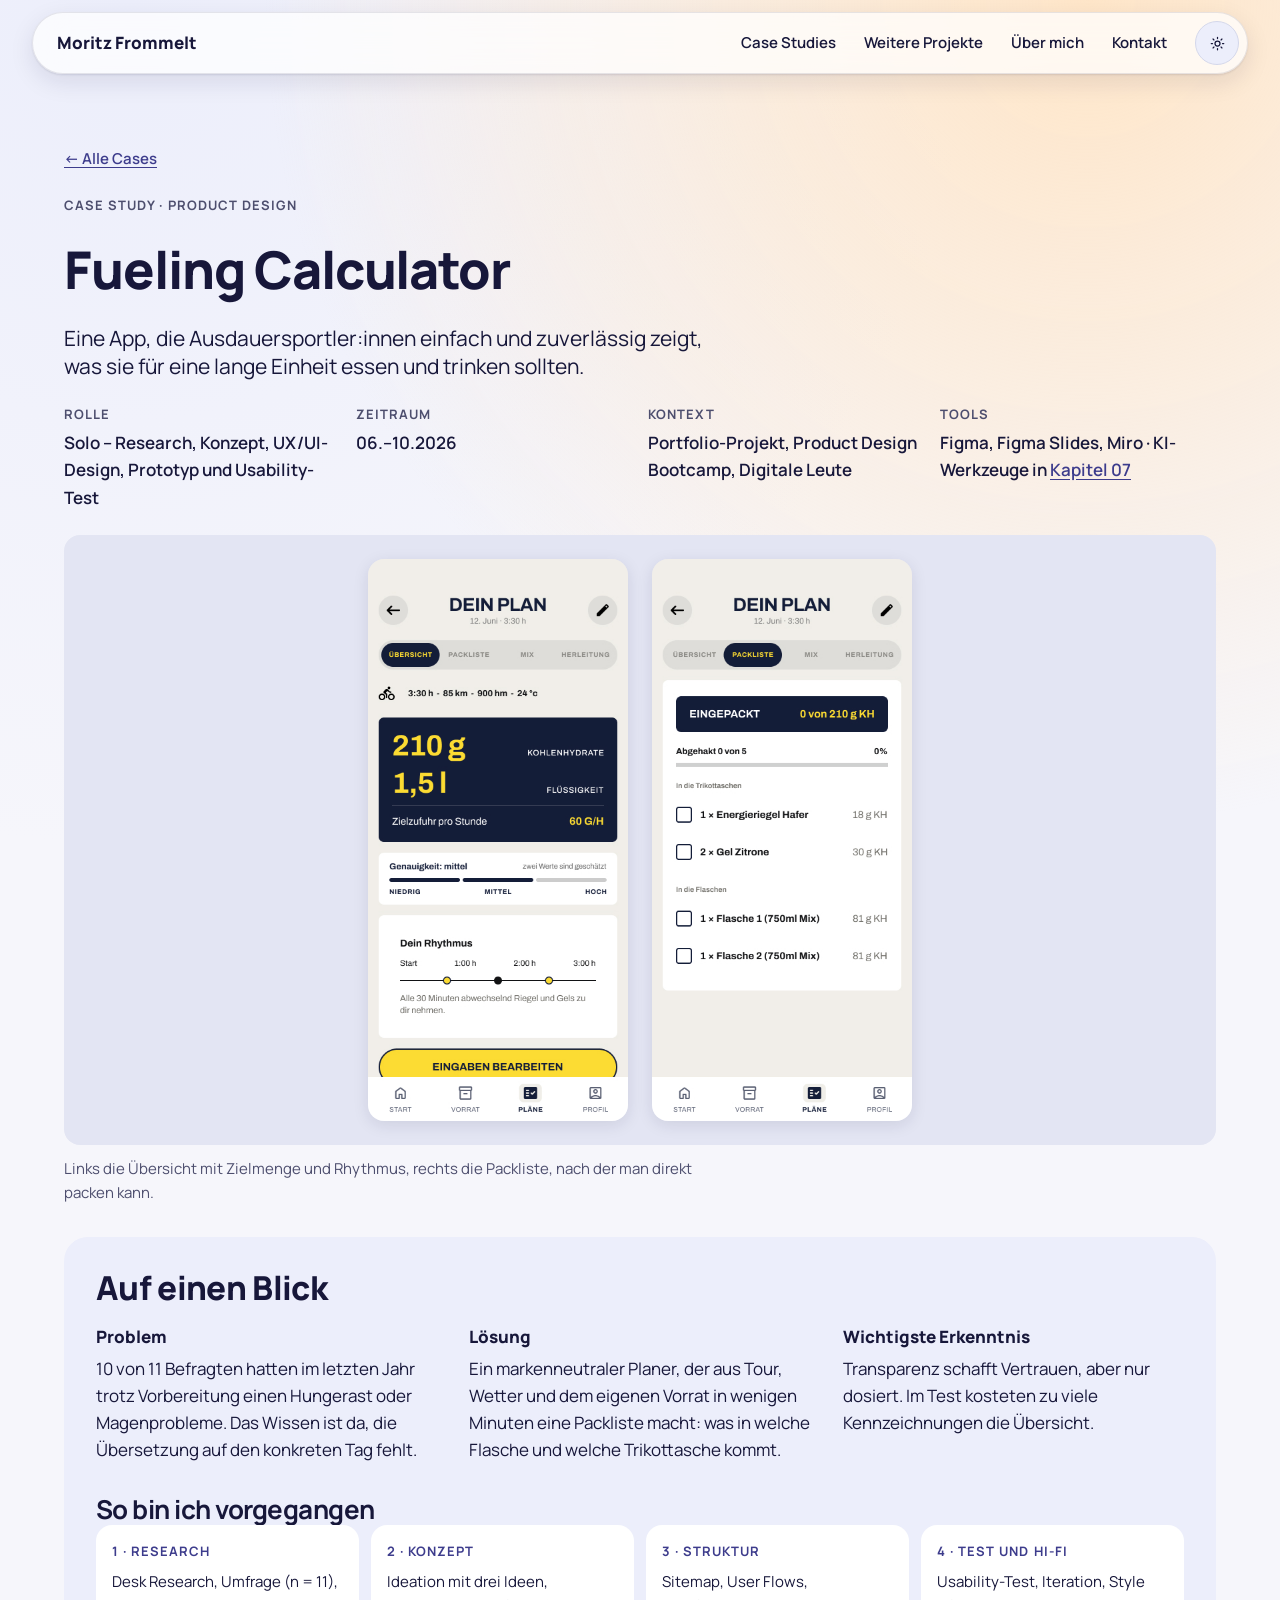
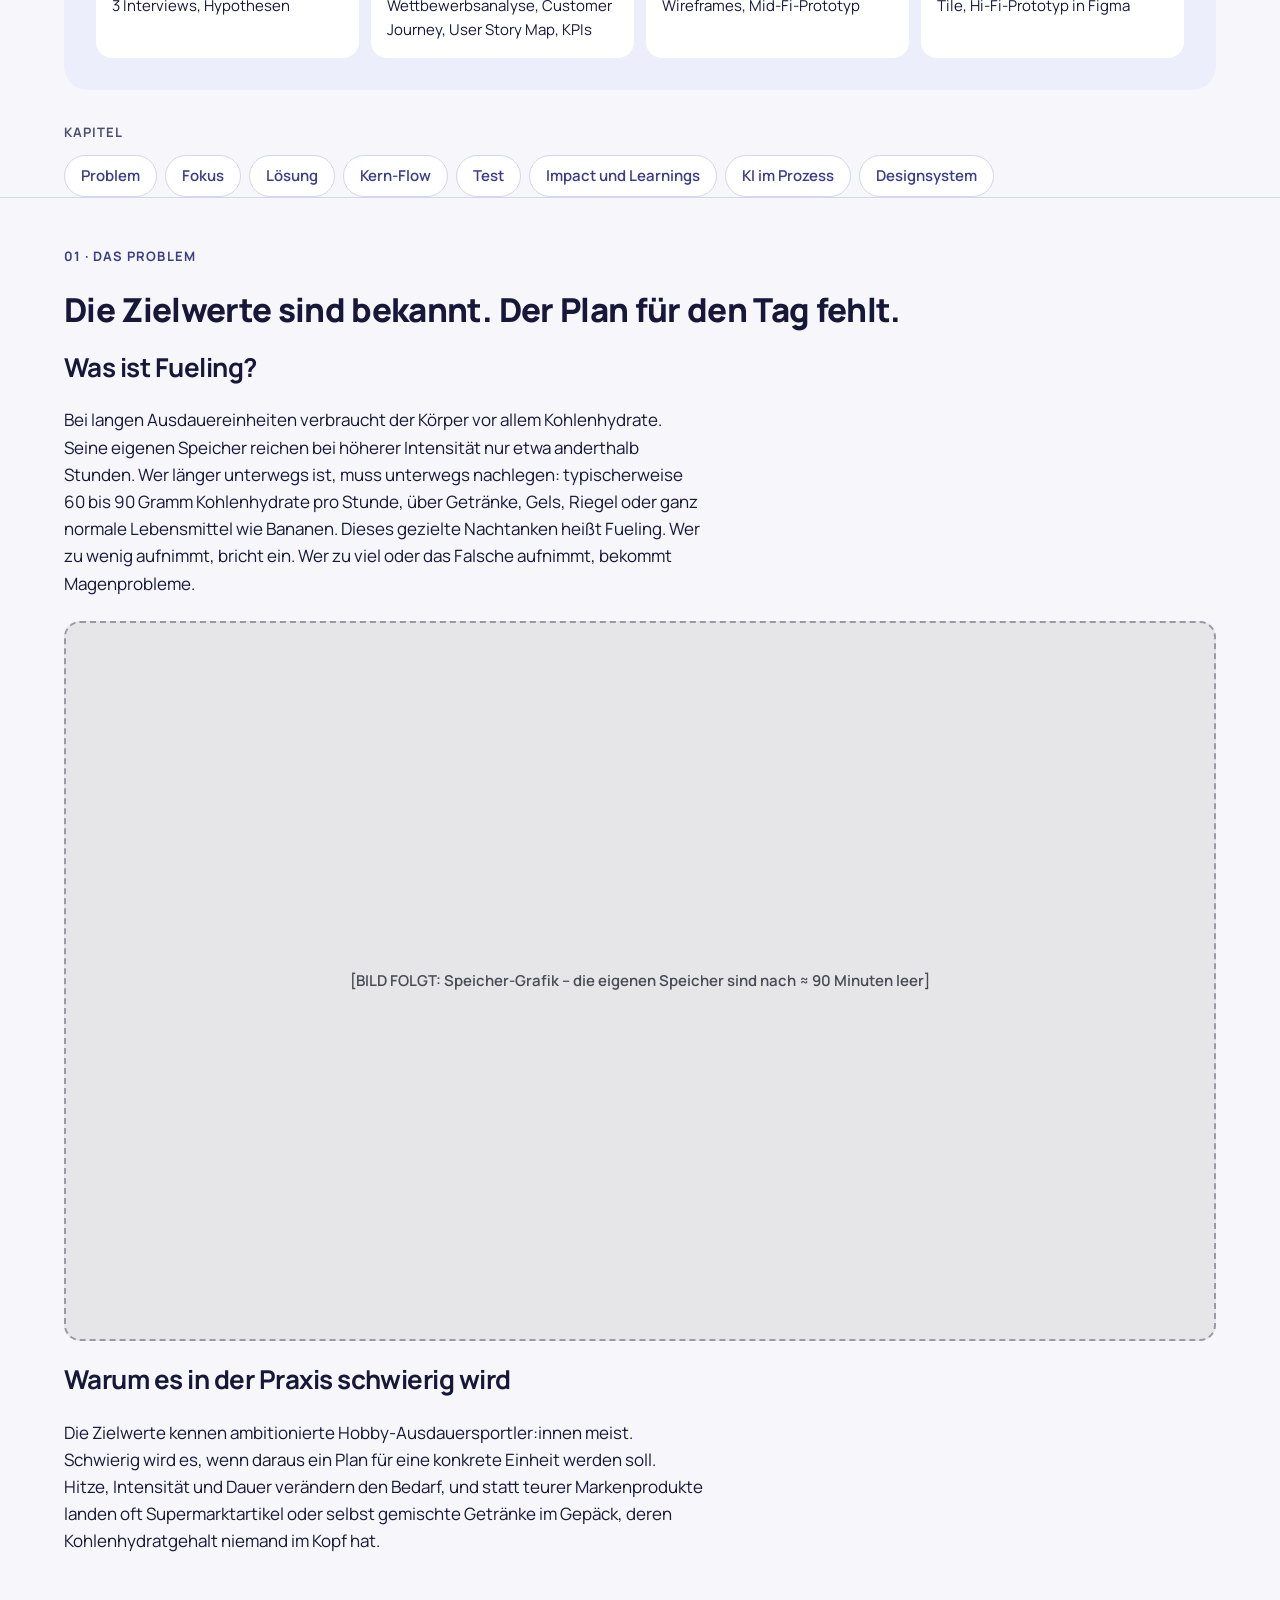
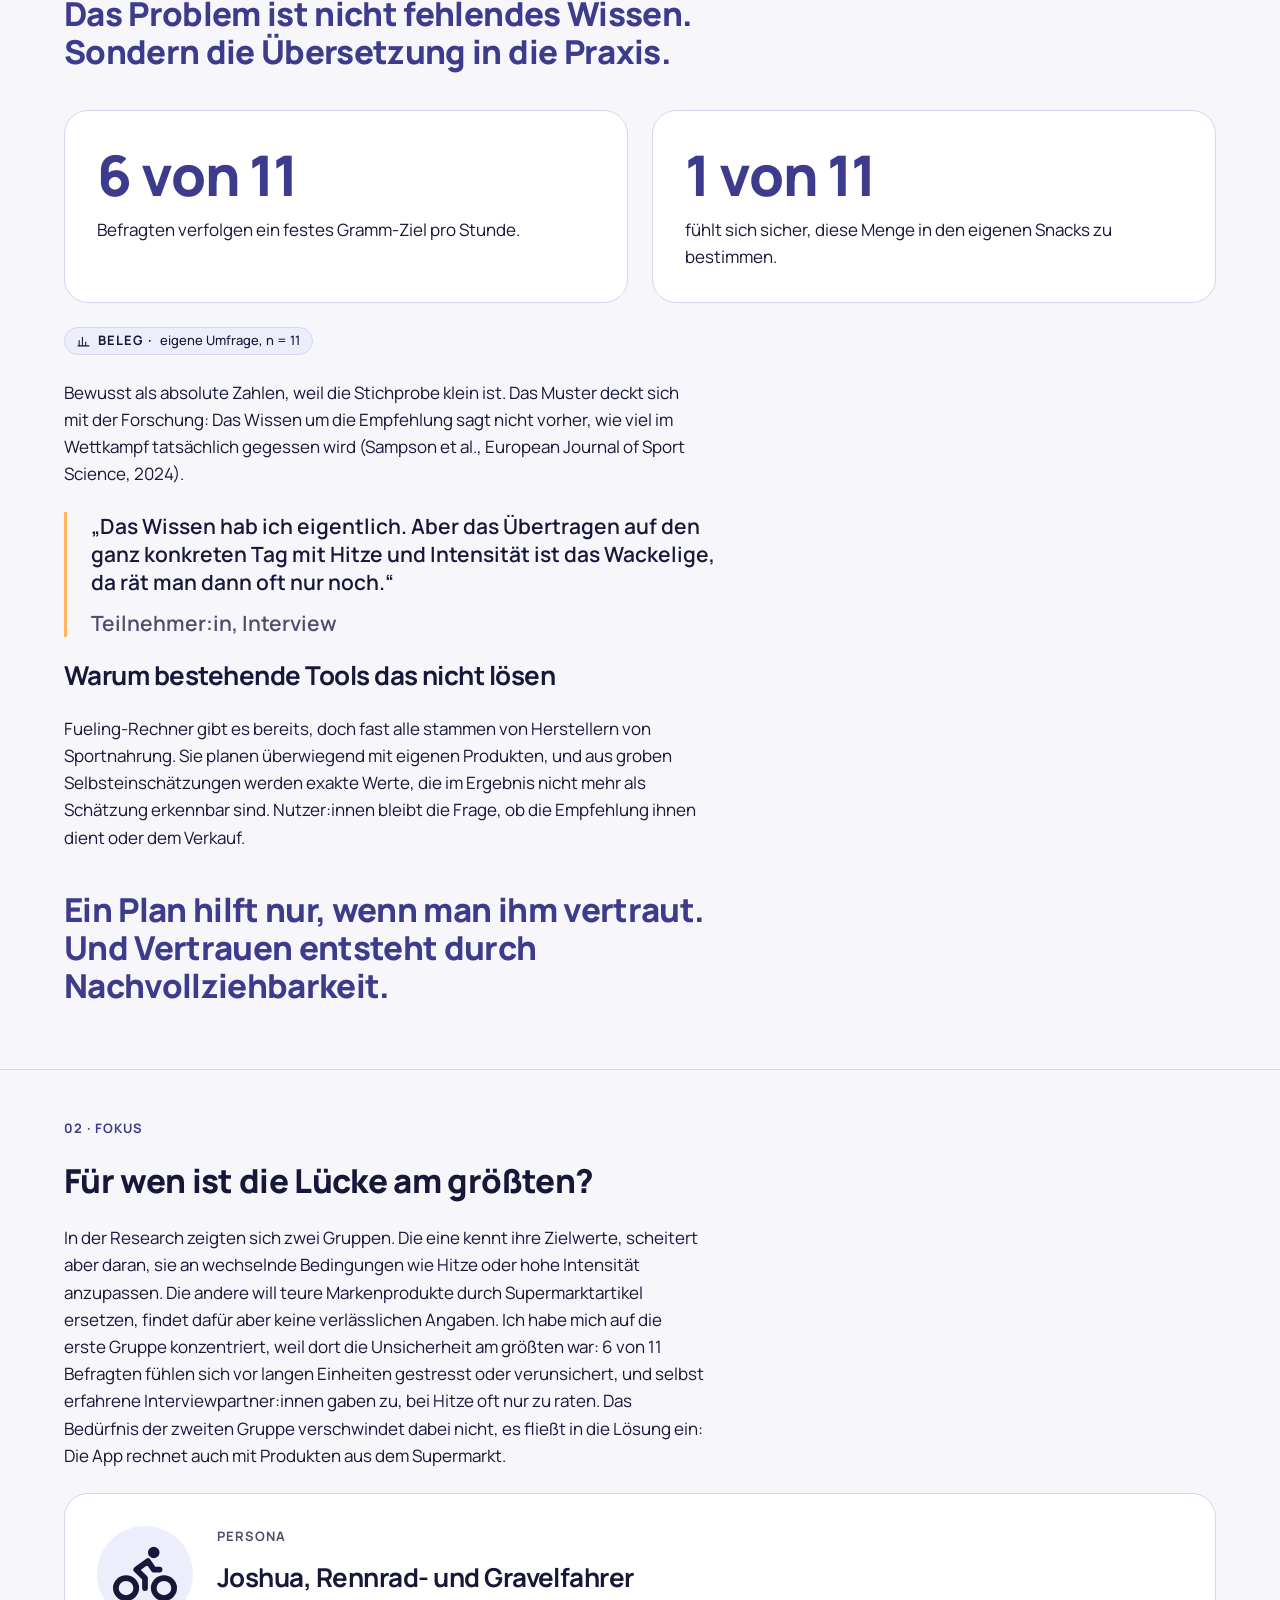
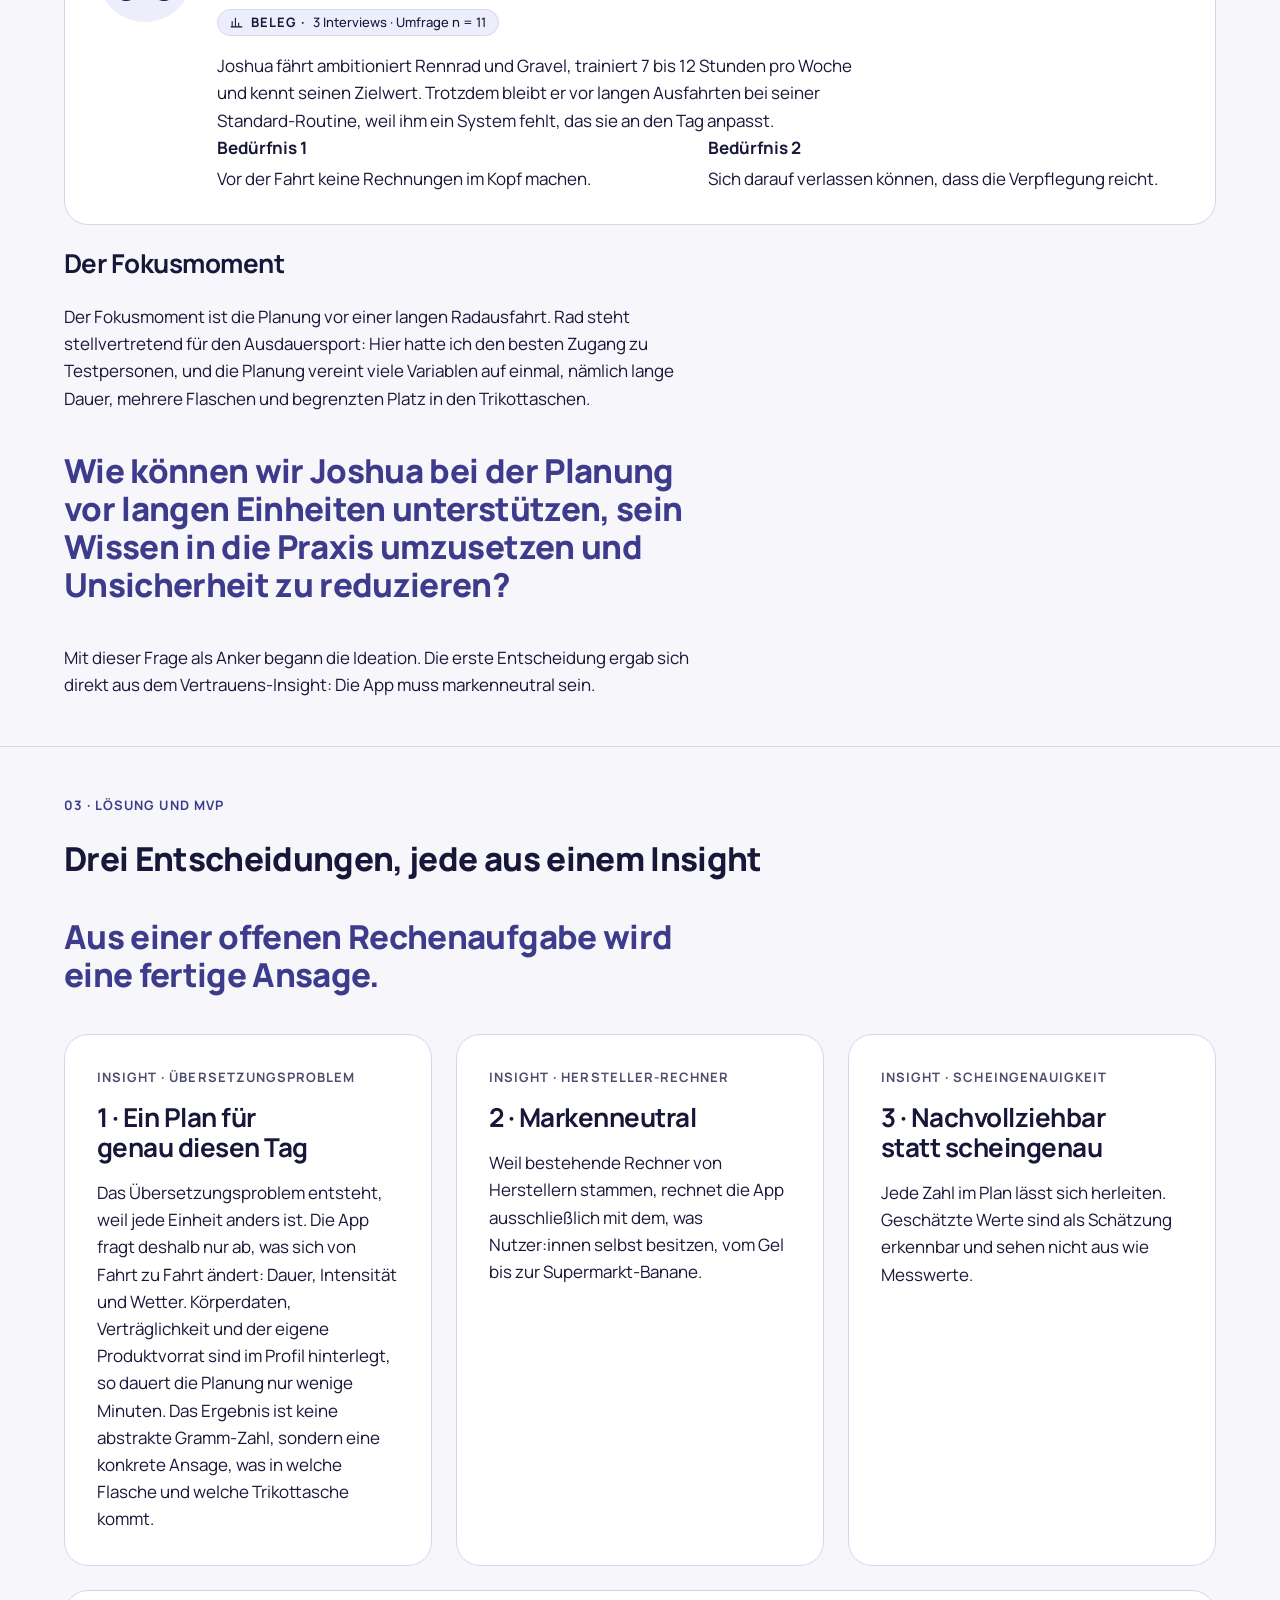
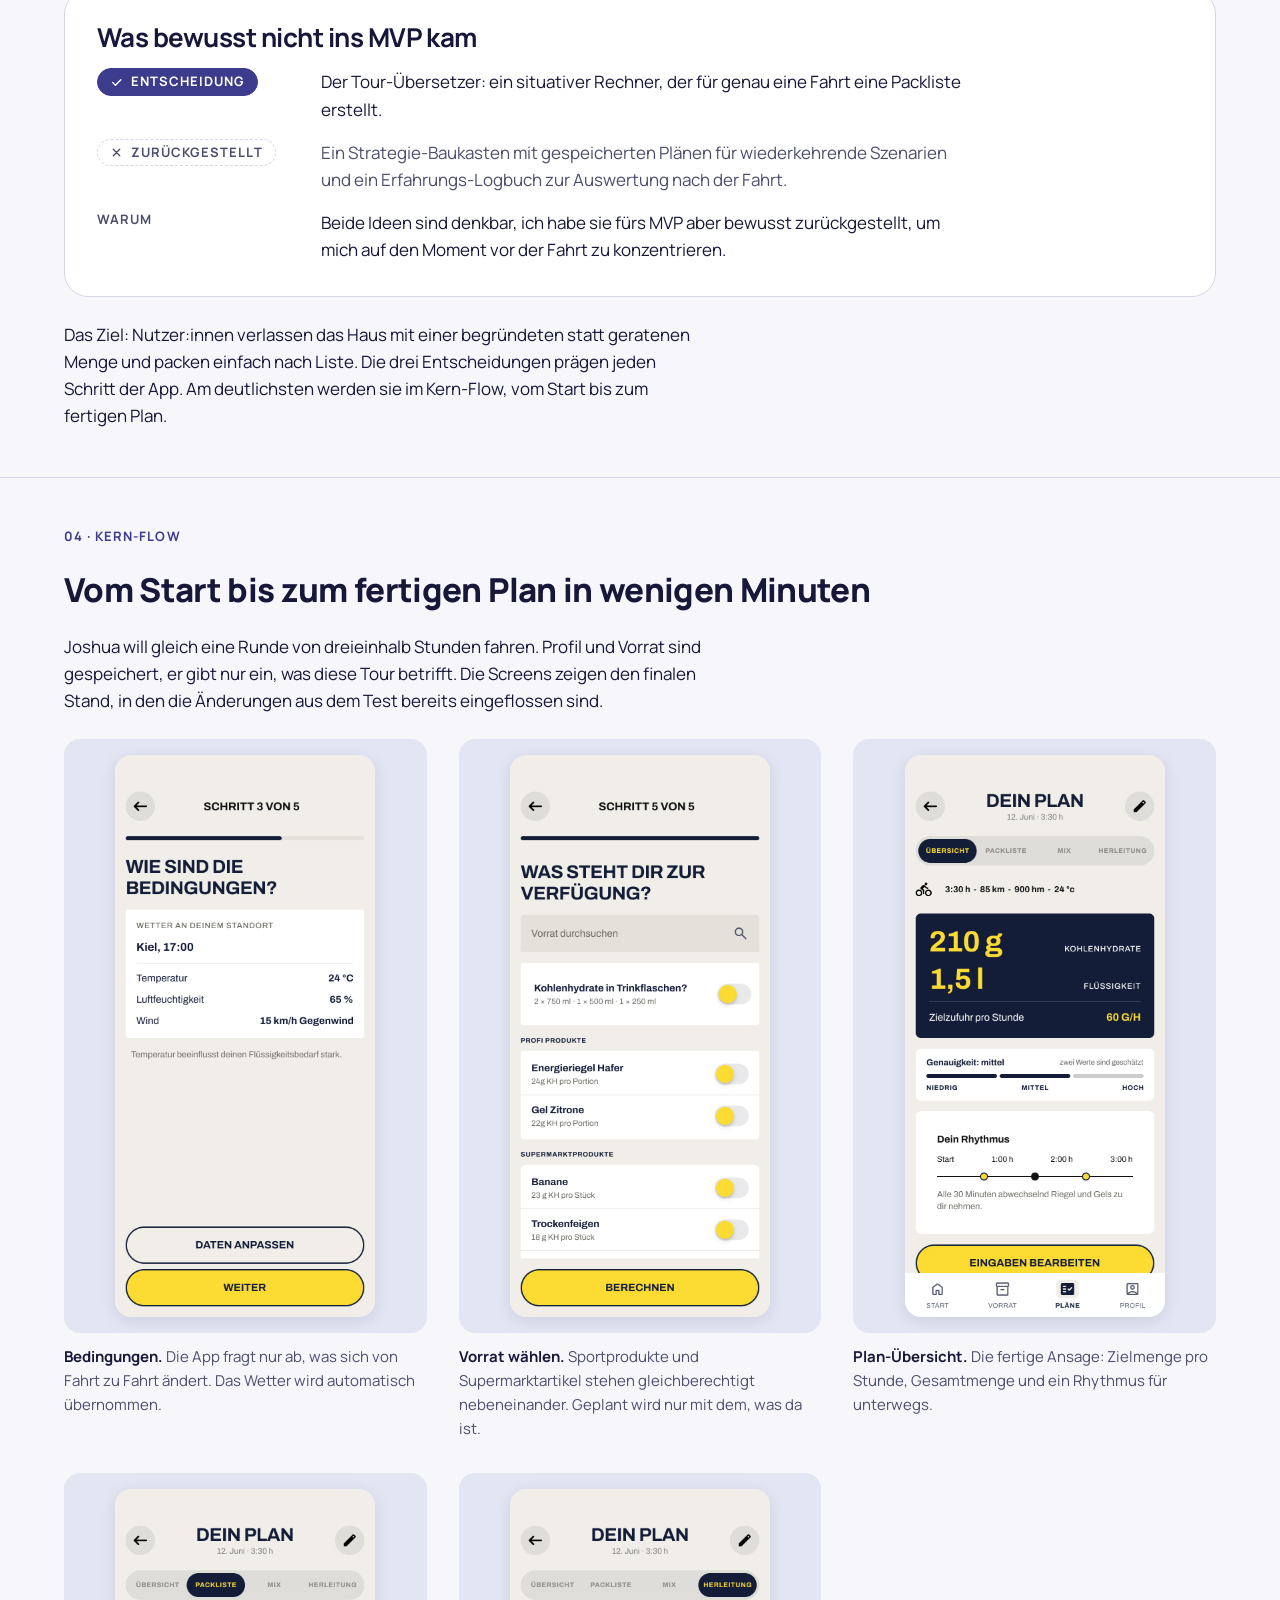
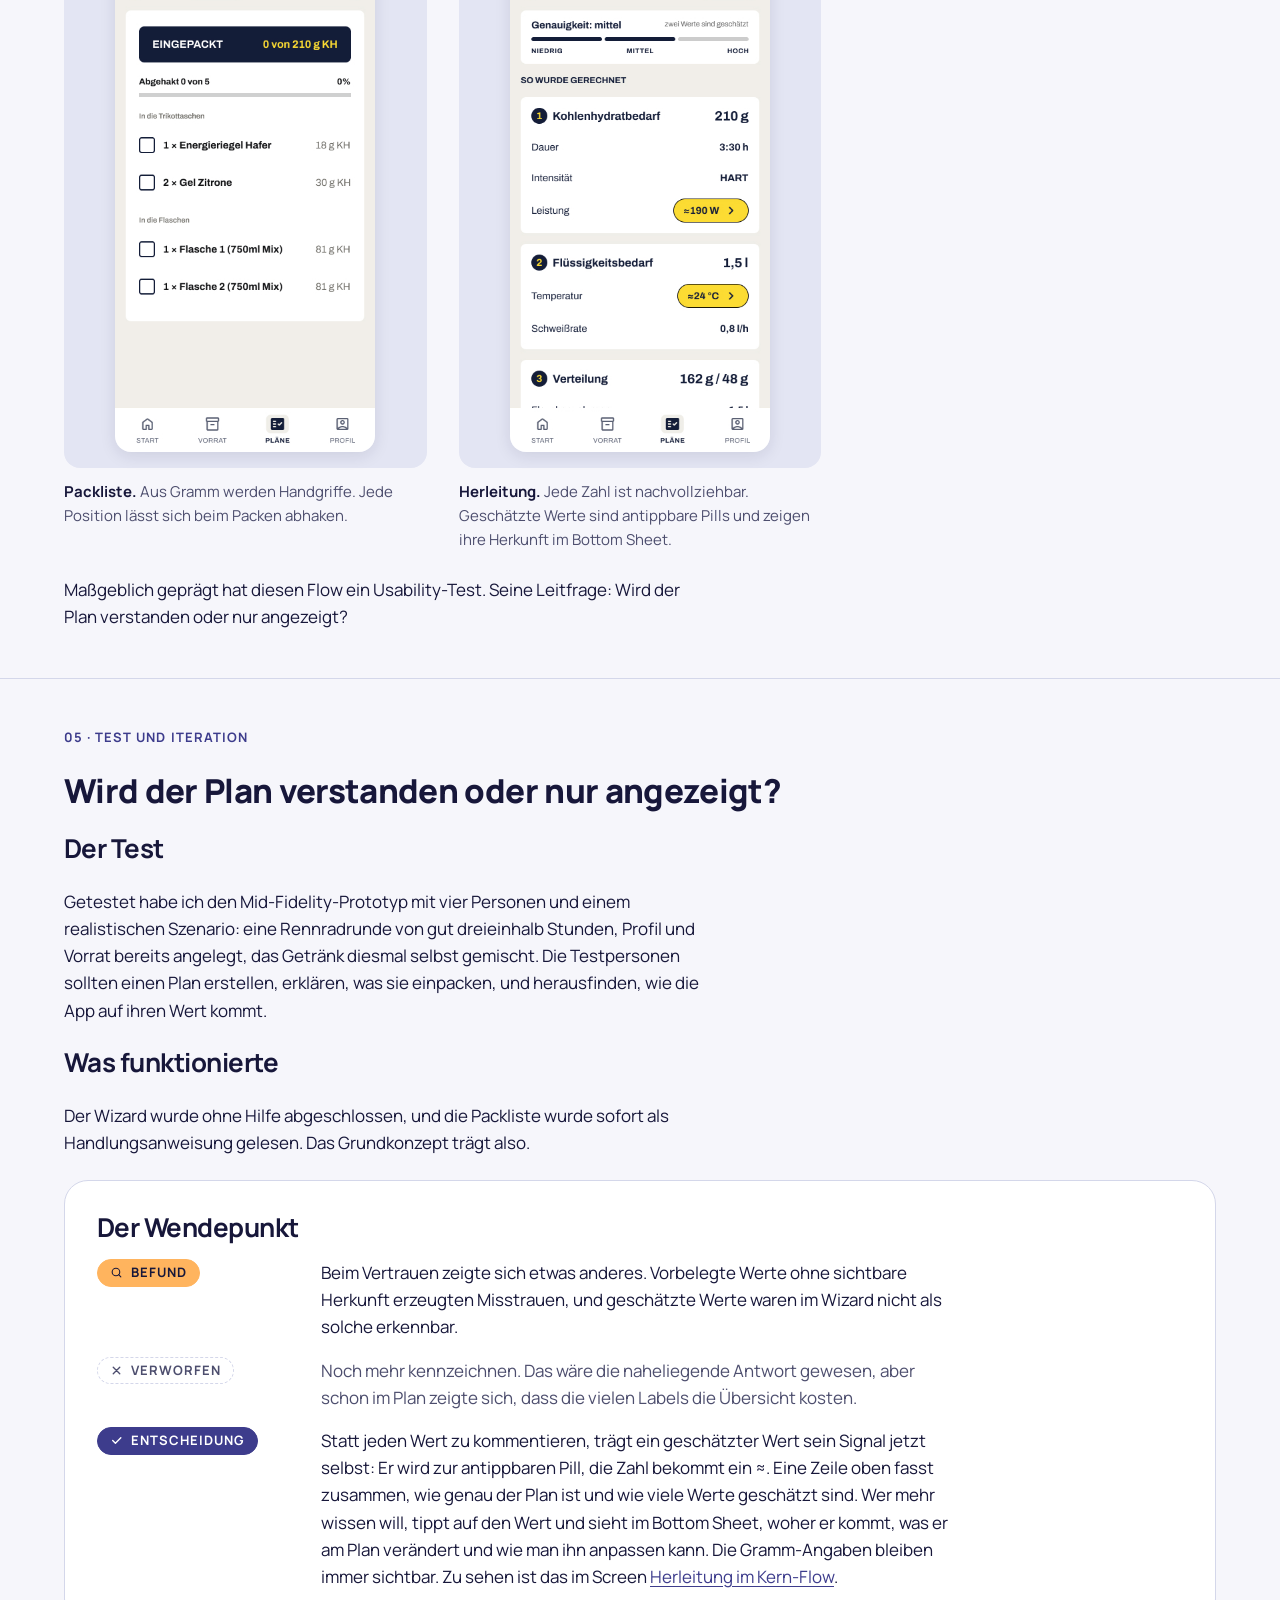
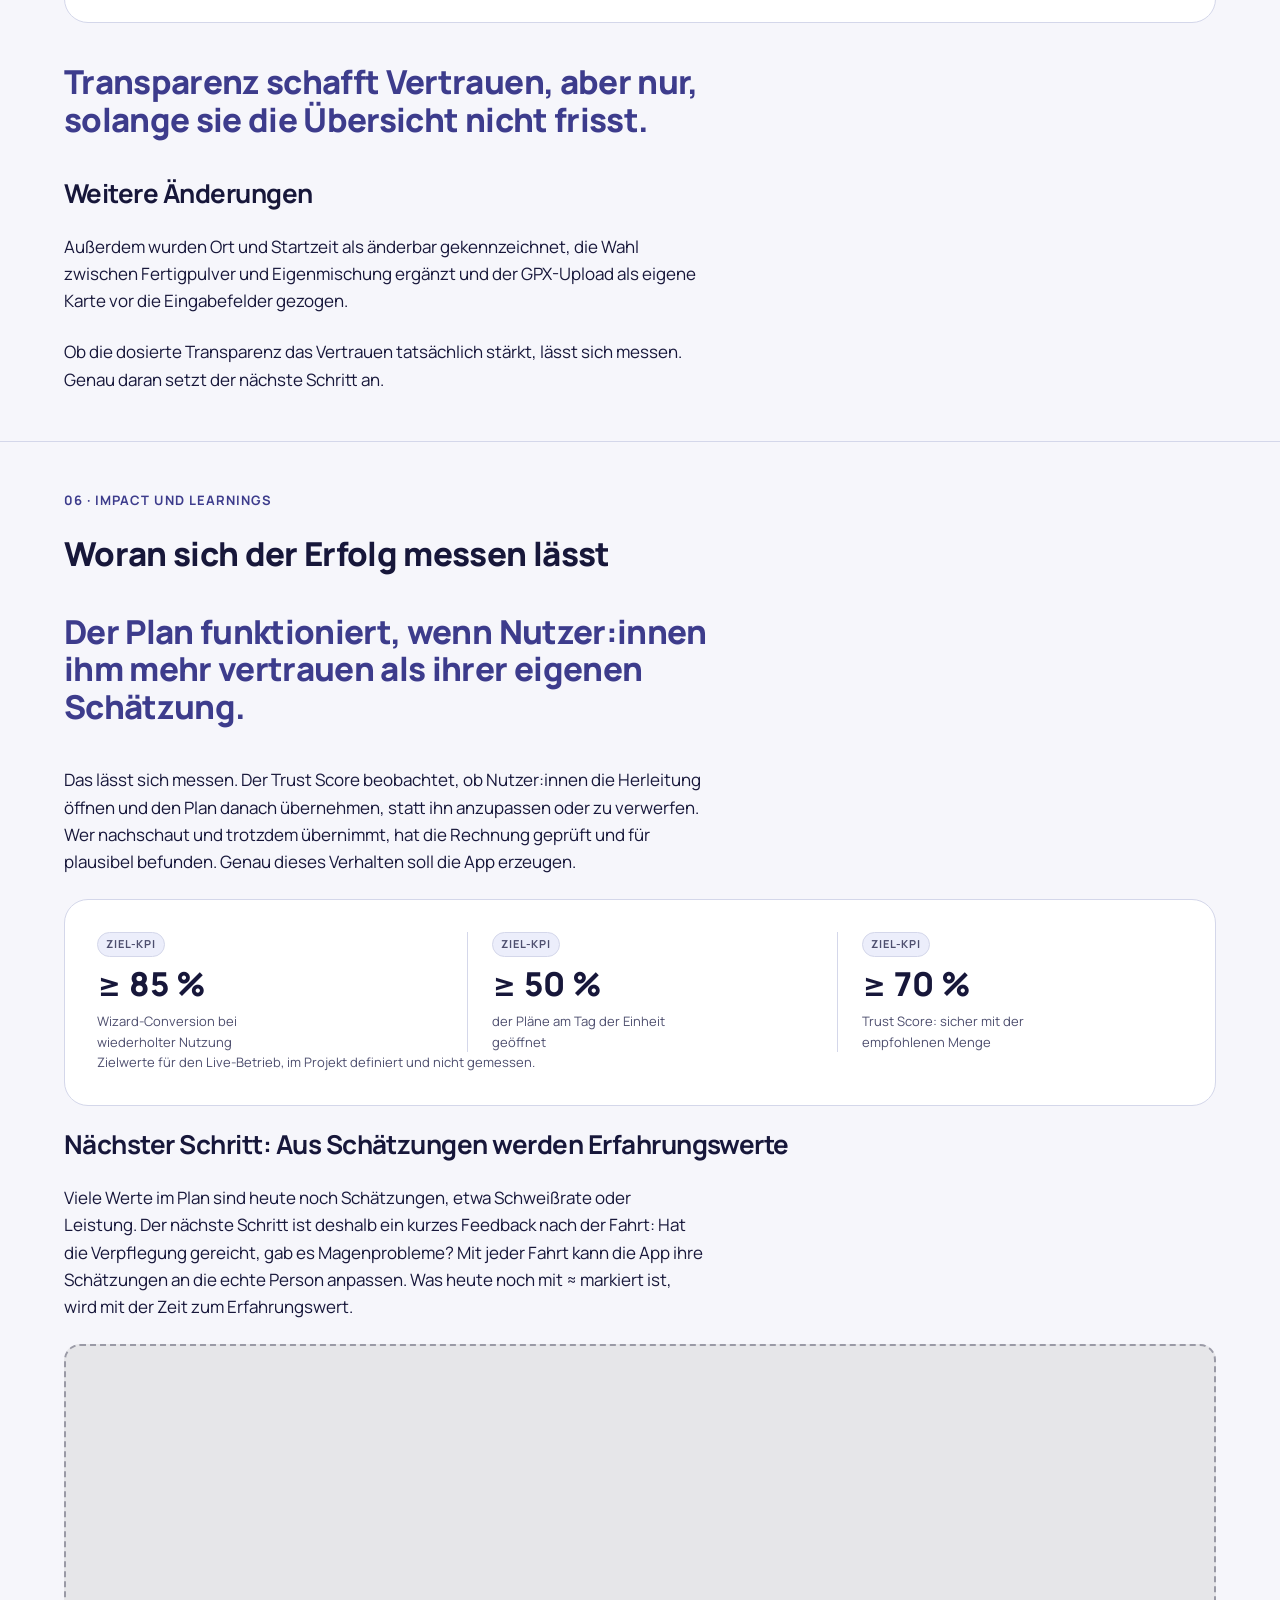
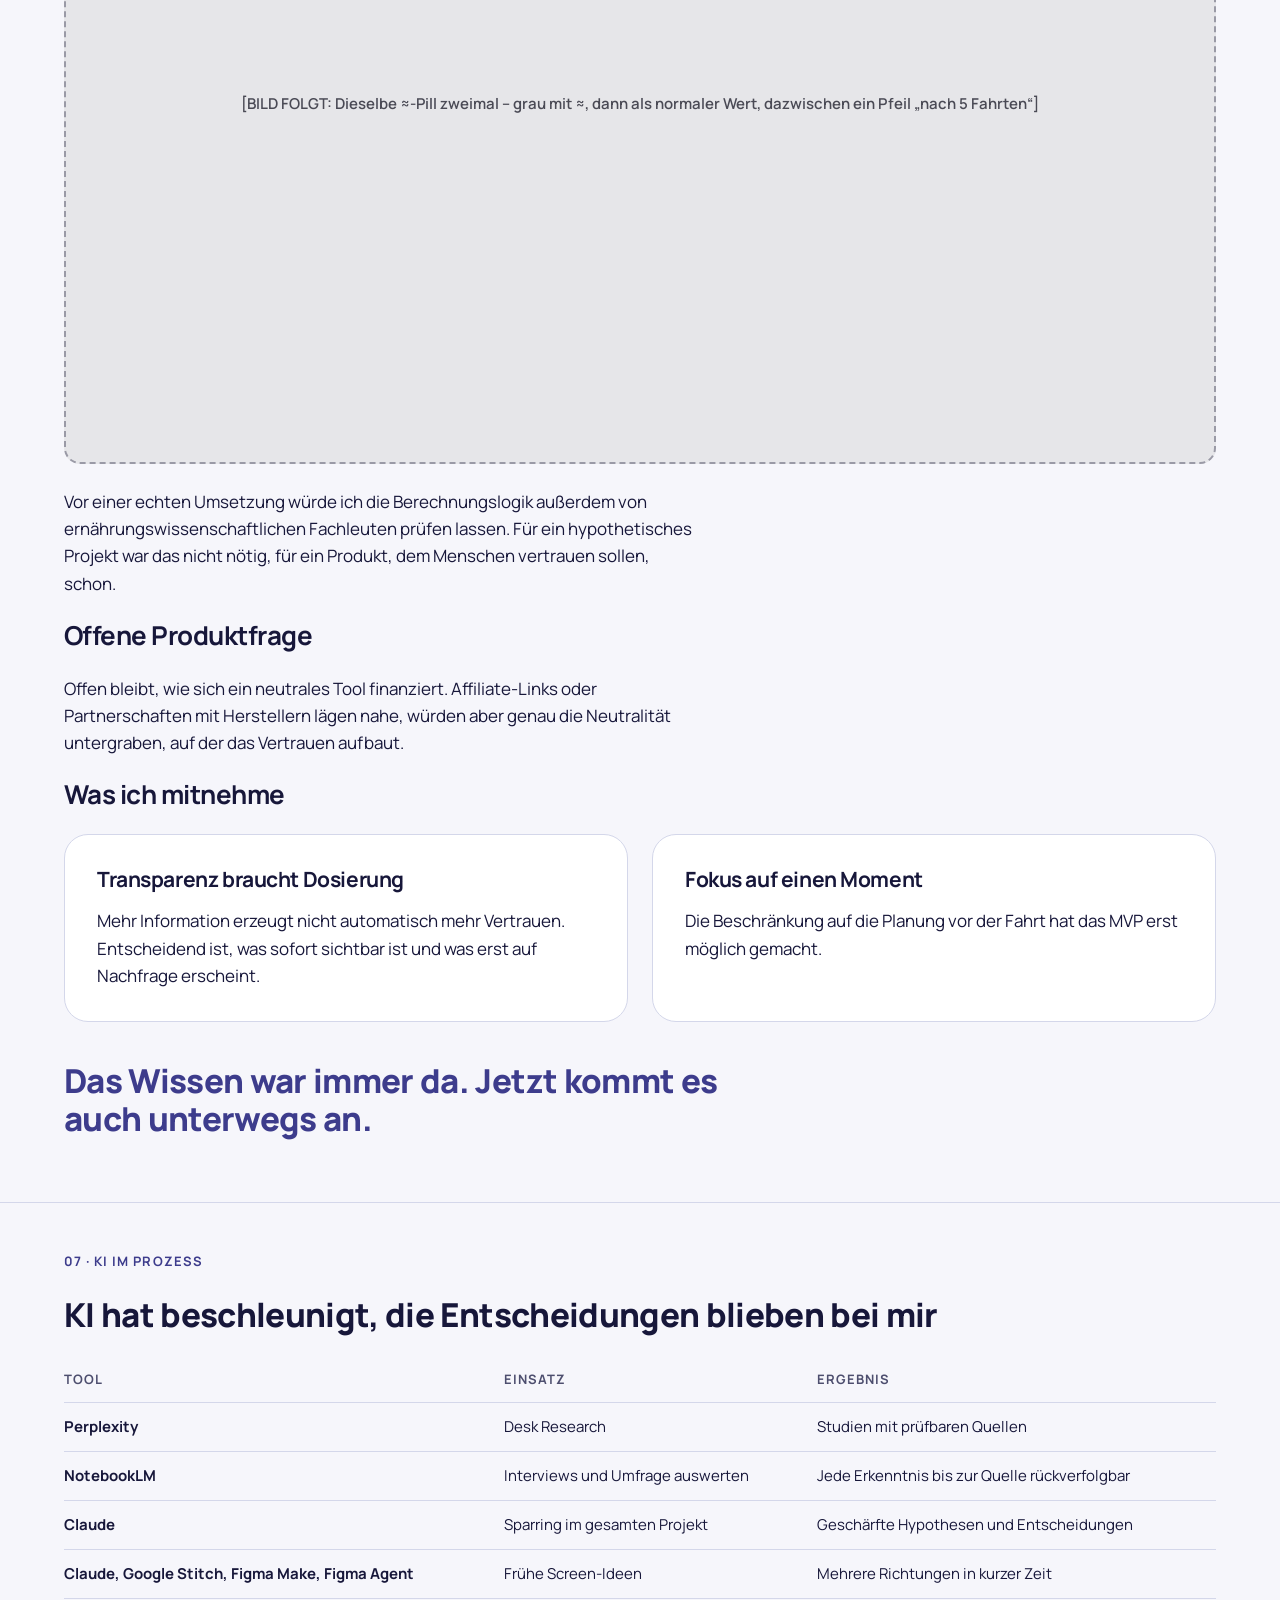
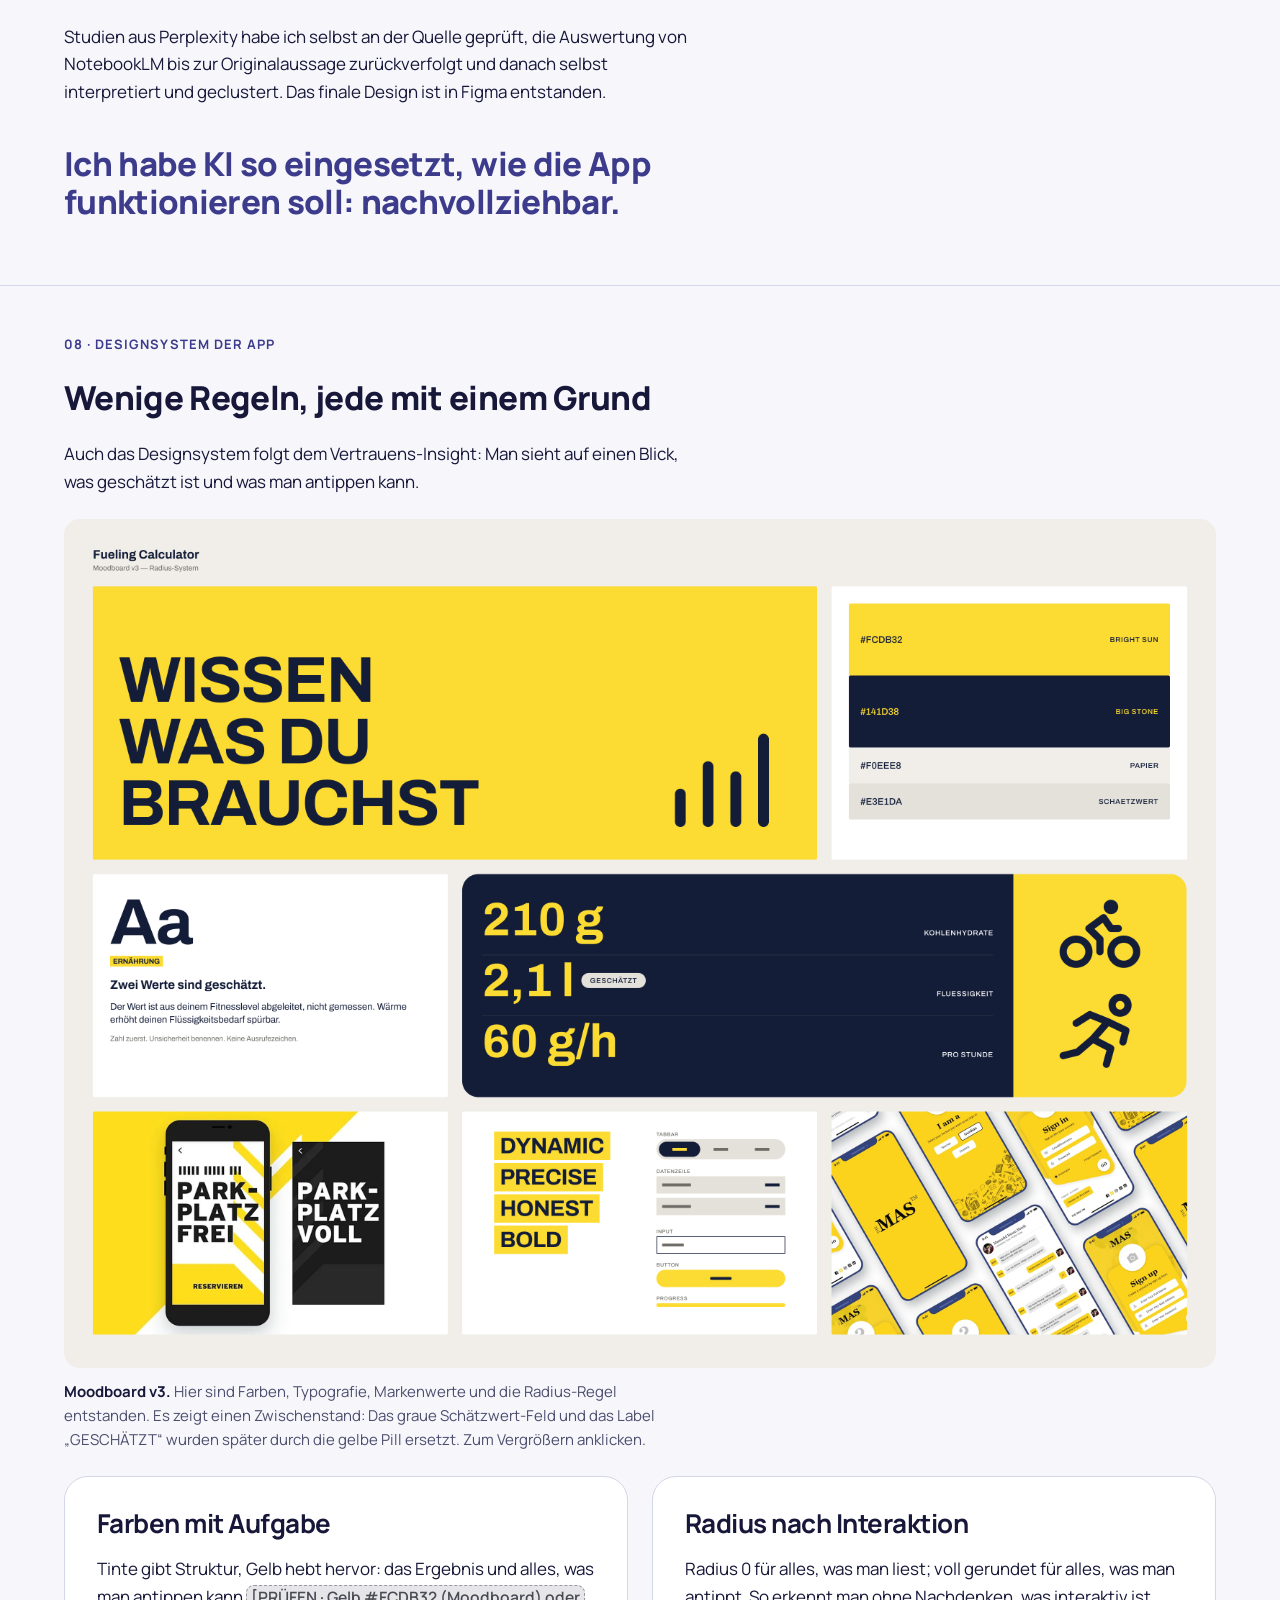
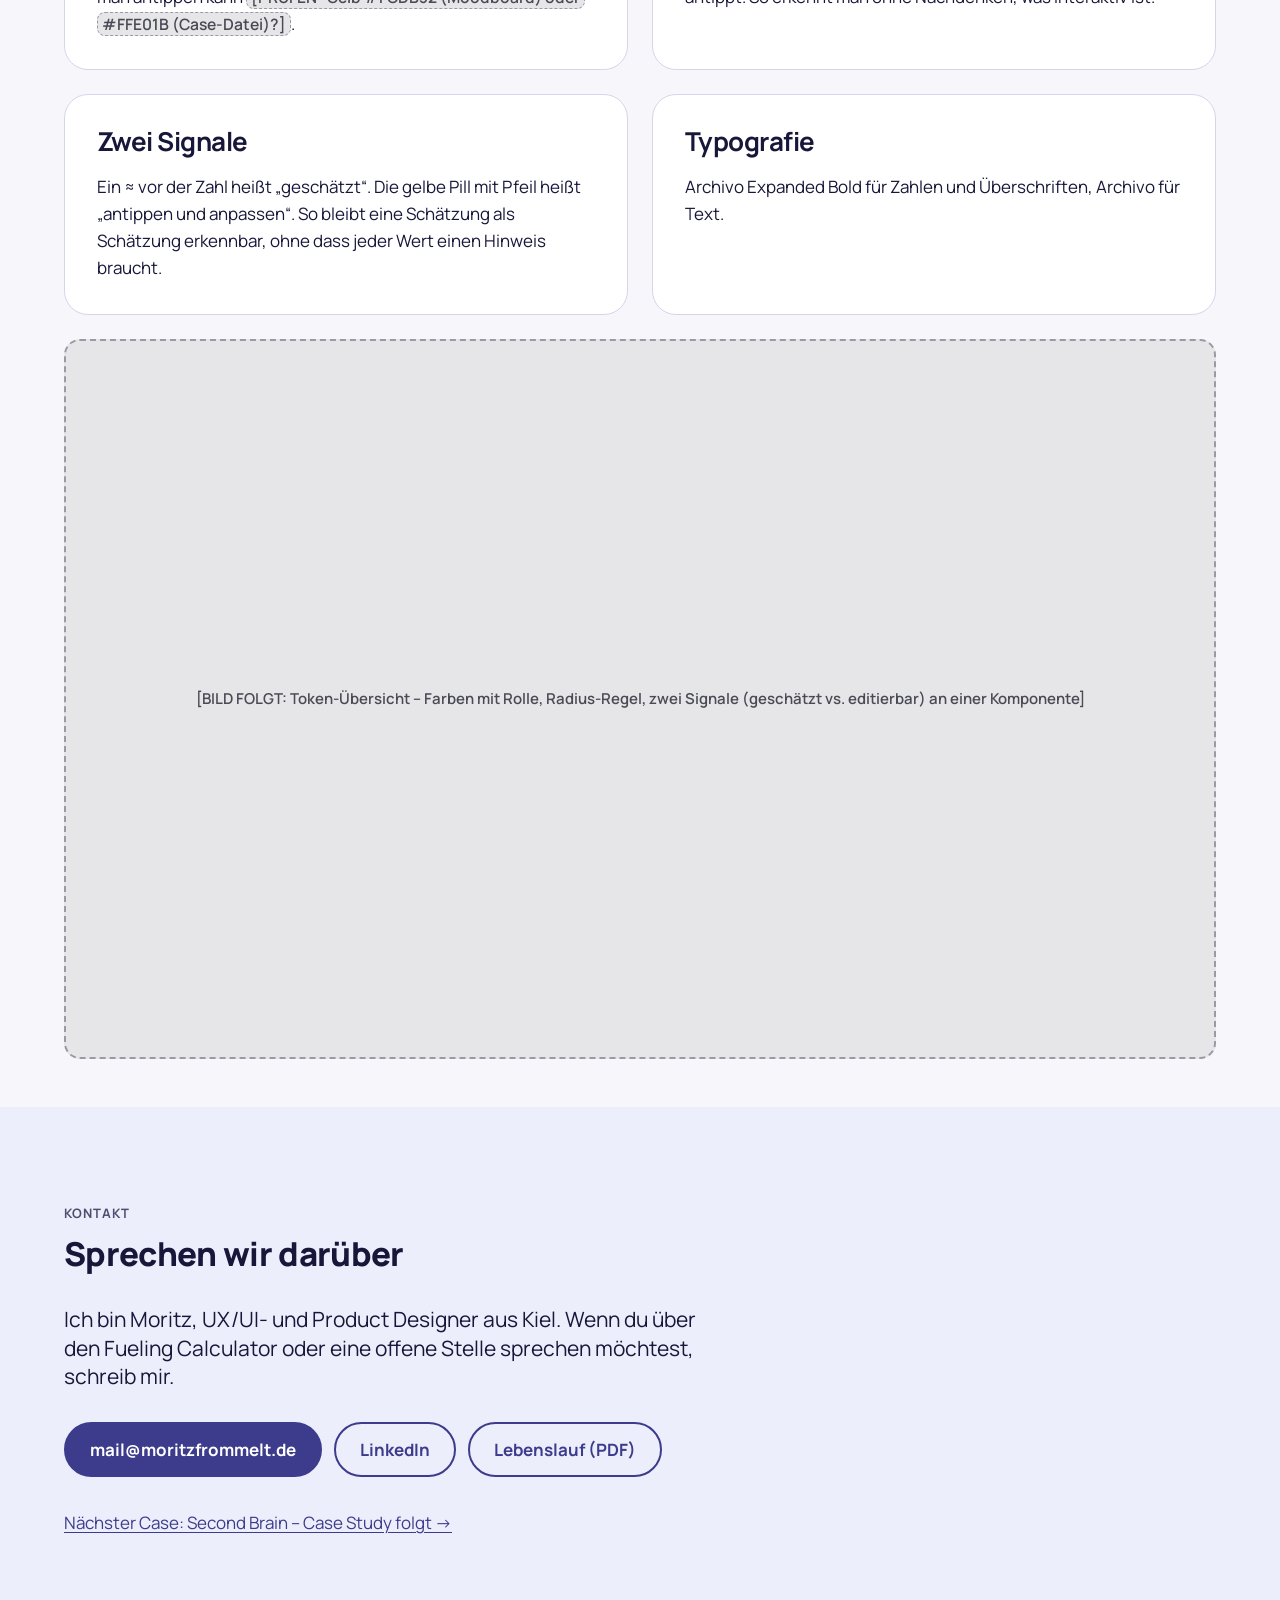
==== commit bb1e21ef: "Finale App-Screens und Moodboard in die Case Study Screens aus media/aktuelle Screens eingebunden, v" ====
--- a/case-fueling-calculator.html
+++ b/case-fueling-calculator.html
@@ -55,10 +55,10 @@
         </dl>
         <figure class="figure">
           <div class="stage">
-            <img class="screen" src="media/MF2%20–%20Plan%20–%20Übersicht.jpg" width="390" height="848"
-                 alt="Plan-Übersicht: 210 g Kohlenhydrate, 1,5 l Flüssigkeit, 60 g pro Stunde, Genauigkeit mittel, darunter der Rhythmus der Einnahme">
-            <img class="screen" src="media/MF2%20–%20Plan%20–%20Packliste.jpg" width="390" height="844"
-                 alt="Packliste: Riegel, Gels und Banane für die Trikottaschen, zwei Flaschen mit Mix, insgesamt 210 g Kohlenhydrate">
+            <img class="screen" src="media/aktuelle%20Screens/MF2%20–%20Plan%20–%20Übersicht.jpg" width="390" height="844"
+                 alt="Plan-Übersicht für 3:30 h, 85 km und 24 °C: 210 g Kohlenhydrate, 1,5 l Flüssigkeit, 60 g pro Stunde, Genauigkeit mittel, darunter der Rhythmus der Einnahme">
+            <img class="screen" src="media/aktuelle%20Screens/MF2%20–%20Plan%20–%20Packliste.jpg" width="390" height="844"
+                 alt="Packliste: ein Energieriegel und zwei Gels für die Trikottaschen, zwei Flaschen mit Mix, oben der Stand 0 von 210 g Kohlenhydraten eingepackt">
           </div>
           <figcaption class="figure__caption">Links die Übersicht mit Zielmenge und Rhythmus, rechts die Packliste, nach der man direkt packen kann.</figcaption>
         </figure>
@@ -254,35 +254,33 @@
       <div class="container">
         <span class="eyebrow chapter__number">04 · Kern-Flow</span>
         <h2 id="flow-titel">Vom Start bis zum fertigen Plan in wenigen Minuten</h2>
-        <p>Joshua will gleich eine Runde von dreieinhalb Stunden fahren. Profil und Vorrat sind gespeichert, er gibt nur ein, was diese Tour betrifft. Die Screens zeigen den getesteten Stand, die Änderungen aus dem Test folgen in Kapitel 05. <span class="ph">[PRÜFEN · durch finale Hi-Fi-Screens mit ≈-Pill ersetzen]</span></p>
-        <!-- TODO: MF2-Screens zeigen noch „GESCHÄTZT“-Badges (Stand vor der Iteration); Master-Story will finale Hi-Fi-Screens -->
-        <!-- TODO: prüfen, ob Wizard-Reihenfolge und Plan-Tabs im finalen Hi-Fi noch stimmen -->
+        <p>Joshua will gleich eine Runde von dreieinhalb Stunden fahren. Profil und Vorrat sind gespeichert, er gibt nur ein, was diese Tour betrifft. Die Screens zeigen den finalen Stand, in den die Änderungen aus dem Test bereits eingeflossen sind.</p>
 
         <div class="screens">
           <figure class="figure">
-            <div class="stage"><img class="screen" src="media/MF2%20–%20Wizard%20–%20Bedingungen.jpg" width="390" height="844" loading="lazy" decoding="async"
+            <div class="stage"><img class="screen" src="media/aktuelle%20Screens/MF2%20–%20Wizard%20–%20Bedingungen.jpg" width="390" height="844" loading="lazy" decoding="async"
                  alt="Wizard Schritt 3 von 5, Bedingungen: Wetter am Standort Kiel um 17 Uhr mit 24 °C, 15 km/h Gegenwind und 65 % Luftfeuchtigkeit, darunter Daten anpassen"></div>
             <figcaption class="figure__caption"><strong>Bedingungen.</strong> Die App fragt nur ab, was sich von Fahrt zu Fahrt ändert. Das Wetter wird automatisch übernommen.</figcaption>
           </figure>
           <figure class="figure">
-            <div class="stage"><img class="screen" src="media/MF2%20–%20Wizard%20–%20Produkte%20wählen.jpg" width="390" height="844" loading="lazy" decoding="async"
-                 alt="Wizard-Schritt Produkte: Vorrat durchsuchen, Kohlenhydrate in Trinkflaschen, Profi-Produkte und Supermarktprodukte"></div>
+            <div class="stage"><img class="screen" src="media/aktuelle%20Screens/MF2%20–%20Wizard%20–%20Produkte%20wählen.jpg" width="390" height="844" loading="lazy" decoding="async"
+                 alt="Wizard Schritt 5 von 5: Vorrat durchsuchen, Kohlenhydrate in Trinkflaschen, darunter Profi-Produkte wie Energieriegel und Gel und Supermarktprodukte wie Banane und Trockenfeigen"></div>
             <figcaption class="figure__caption"><strong>Vorrat wählen.</strong> Sportprodukte und Supermarktartikel stehen gleichberechtigt nebeneinander. Geplant wird nur mit dem, was da ist.</figcaption>
           </figure>
           <figure class="figure">
-            <div class="stage"><img class="screen" src="media/MF2%20–%20Plan%20–%20Übersicht.jpg" width="390" height="848" loading="lazy" decoding="async"
-                 alt="Plan-Übersicht: 210 g Kohlenhydrate, 1,5 l Flüssigkeit, 60 g pro Stunde, Genauigkeit mittel, darunter der Rhythmus der Einnahme"></div>
+            <div class="stage"><img class="screen" src="media/aktuelle%20Screens/MF2%20–%20Plan%20–%20Übersicht.jpg" width="390" height="844" loading="lazy" decoding="async"
+                 alt="Plan-Übersicht für 3:30 h, 85 km und 24 °C: 210 g Kohlenhydrate, 1,5 l Flüssigkeit, 60 g pro Stunde, Genauigkeit mittel, darunter der Rhythmus der Einnahme"></div>
             <figcaption class="figure__caption"><strong>Plan-Übersicht.</strong> Die fertige Ansage: Zielmenge pro Stunde, Gesamtmenge und ein Rhythmus für unterwegs.</figcaption>
           </figure>
           <figure class="figure">
-            <div class="stage"><img class="screen" src="media/MF2%20–%20Plan%20–%20Packliste.jpg" width="390" height="844" loading="lazy" decoding="async"
-                 alt="Packliste: Riegel, Gels und Banane für die Trikottaschen, zwei Flaschen mit Mix, jede Position zum Abhaken"></div>
+            <div class="stage"><img class="screen" src="media/aktuelle%20Screens/MF2%20–%20Plan%20–%20Packliste.jpg" width="390" height="844" loading="lazy" decoding="async"
+                 alt="Packliste: ein Energieriegel und zwei Gels für die Trikottaschen, zwei Flaschen mit Mix, jede Position mit Kästchen zum Abhaken"></div>
             <figcaption class="figure__caption"><strong>Packliste.</strong> Aus Gramm werden Handgriffe. Jede Position lässt sich beim Packen abhaken.</figcaption>
           </figure>
           <figure class="figure">
-            <div class="stage"><img class="screen" src="media/MF2%20–%20Plan%20–%20Herleitung.jpg" width="451" height="848" loading="lazy" decoding="async"
-                 alt="Tab Herleitung: Genauigkeit mittel, Rechenweg für 210 g Kohlenhydrate und 2,1 l Flüssigkeit, Leistung, Temperatur und Schweißrate als geschätzt markiert"></div>
-            <figcaption class="figure__caption"><strong>Herleitung.</strong> Jede Zahl ist nachvollziehbar. Geschätzte Werte sind als solche markiert.</figcaption>
+            <div class="stage"><img class="screen" src="media/aktuelle%20Screens/MF2%20–%20Plan%20–%20Herleitung.jpg" width="390" height="844" loading="lazy" decoding="async"
+                 alt="Tab Herleitung: Rechenweg für 210 g Kohlenhydrate und 1,5 l Flüssigkeit, die geschätzten Werte Leistung (≈ 190 W) und Temperatur (24 °C) sind antippbare Pills"></div>
+            <figcaption class="figure__caption"><strong>Herleitung.</strong> Jede Zahl ist nachvollziehbar. Geschätzte Werte sind antippbare Pills und zeigen ihre Herkunft im Bottom Sheet.</figcaption>
           </figure>
         </div>
 
@@ -297,8 +295,7 @@
         <h2 id="test-titel">Wird der Plan verstanden oder nur angezeigt?</h2>
 
         <h3>Der Test</h3>
-        <!-- TODO: Anzahl Testpersonen klären (Master-Story: drei, bisher: vier) -->
-        <p>Getestet habe ich den Mid-Fidelity-Prototyp mit drei Personen <span class="ph">[PRÜFEN · drei oder vier Testpersonen?]</span> und einem realistischen Szenario: eine Rennradrunde von gut dreieinhalb Stunden, Profil und Vorrat bereits angelegt, das Getränk diesmal selbst gemischt. Die Testpersonen sollten einen Plan erstellen, erklären, was sie einpacken, und herausfinden, wie die App auf ihren Wert kommt.</p>
+        <p>Getestet habe ich den Mid-Fidelity-Prototyp mit vier Personen und einem realistischen Szenario: eine Rennradrunde von gut dreieinhalb Stunden, Profil und Vorrat bereits angelegt, das Getränk diesmal selbst gemischt. Die Testpersonen sollten einen Plan erstellen, erklären, was sie einpacken, und herausfinden, wie die App auf ihren Wert kommt.</p>
 
         <h3>Was funktionierte</h3>
         <p>Der Wizard wurde ohne Hilfe abgeschlossen, und die Packliste wurde sofort als Handlungsanweisung gelesen. Das Grundkonzept trägt also.</p>
@@ -315,15 +312,23 @@
           </div>
           <div class="turn__row">
             <span><span class="tag tag--decision"><svg viewBox="0 0 24 24" fill="none" stroke="currentColor" stroke-width="2.5" stroke-linecap="round" stroke-linejoin="round" aria-hidden="true"><path d="M5 12l5 5L20 7"/></svg>Entscheidung</span></span>
-            <p>Statt jeden Wert zu kommentieren, trägt ein geschätzter Wert sein Signal jetzt selbst: ein ≈ und eine graue Pill. Eine Legende steht einmal oben. Wer mehr wissen will, tippt auf den Wert und sieht im Bottom Sheet, woher er kommt, was er am Plan verändert und wie man ihn anpassen kann. Die Gramm-Angaben bleiben immer sichtbar.</p>
+            <p>Statt jeden Wert zu kommentieren, trägt ein geschätzter Wert sein Signal jetzt selbst: Er wird zur antippbaren Pill, die Zahl bekommt ein ≈. Eine Zeile oben fasst zusammen, wie genau der Plan ist und wie viele Werte geschätzt sind. Wer mehr wissen will, tippt auf den Wert und sieht im Bottom Sheet, woher er kommt, was er am Plan verändert und wie man ihn anpassen kann. Die Gramm-Angaben bleiben immer sichtbar. Zu sehen ist das im Screen <a href="#kern-flow">Herleitung im Kern-Flow</a>.</p>
           </div>
         </article>
 
         <p class="statement">Transparenz schafft Vertrauen, aber nur, solange sie die Übersicht nicht frisst.</p>
 
-        <!-- TODO: Bild "Vorher/Nachher an einem Wert" ergänzen -->
-        <figure class="figure">
-          <div class="ph-img">[BILD FOLGT: Vorher/Nachher an einem Wert – links mit „GESCHÄTZT“-Badge aus dem Mid-Fi, rechts als ≈-Pill im Hi-Fi, daneben das aufgeklappte Bottom Sheet]</div>
+        <!-- AUSGEBLENDET (hidden) auf Wunsch, bis passende Vorher/Nachher-Screens ausgewählt sind. Zum Einblenden "hidden" entfernen. -->
+        <figure class="figure" hidden>
+          <div class="stage">
+            <img class="screen" src="media/MF2%20–%20Plan%20–%20Herleitung.jpg" width="451" height="848" loading="lazy" decoding="async"
+                 alt="Vorher: Tab Herleitung im getesteten Stand, Leistung, Temperatur und Schweißrate tragen jeweils ein Label „GESCHÄTZT“">
+            <img class="screen" src="media/aktuelle%20Screens/MF2%20–%20Plan%20–%20Herleitung.jpg" width="390" height="844" loading="lazy" decoding="async"
+                 alt="Nachher: Tab Herleitung, die geschätzten Werte Leistung und Temperatur sind antippbare Pills">
+            <img class="screen" src="media/aktuelle%20Screens/Sheet.png" width="390" height="651" loading="lazy" decoding="async"
+                 alt="Bottom Sheet zum Wert Temperatur 24 °C: Woher der Wert kommt, Einfluss auf deinen Plan mit 1,2 l bei 18 °C bis 2 l bei 30 °C, Buttons Wert anpassen und Schließen">
+          </div>
+          <figcaption class="figure__caption"><strong>Vorher und nachher.</strong> Links der getestete Stand mit einem Label an jedem geschätzten Wert. In der Mitte trägt der Wert sein Signal selbst als antippbare Pill. Rechts das Bottom Sheet: woher der Wert kommt, was er am Plan verändert und wie man ihn anpasst.</figcaption>
         </figure>
 
         <h3>Weitere Änderungen</h3>
@@ -417,12 +422,20 @@
     <section class="chapter" id="designsystem" aria-labelledby="ds-titel">
       <div class="container">
         <span class="eyebrow chapter__number">08 · Designsystem der App</span>
-        <h2 id="ds-titel">Drei Farben, zwei Radien, zwei Signale</h2>
-        <p>Auch das Designsystem folgt dem Vertrauens-Insight: Unsicherheit bekommt ein eigenes, eindeutiges Zeichen.</p>
+        <h2 id="ds-titel">Wenige Regeln, jede mit einem Grund</h2>
+        <p>Auch das Designsystem folgt dem Vertrauens-Insight: Man sieht auf einen Blick, was geschätzt ist und was man antippen kann.</p>
+        <!-- Moodboard enthält unten zwei fremde Arbeiten; auf Wunsch so eingebunden, Nutzungsrecht vor Veröffentlichung klären (offene-punkte A20) -->
+        <figure class="figure">
+          <a href="media/Moodboard.jpg" target="_blank" rel="noopener">
+            <img src="media/Moodboard.jpg" width="3200" height="2360" loading="lazy" decoding="async"
+                 alt="Moodboard v3 zum Radius-System: Claim „Wissen was du brauchst“ auf Gelb, Farbpalette mit Bright Sun, Big Stone, Papier und Schätzwert-Grau, Typografie-Beispiel, Ergebnis-Karte mit 210 g, 2,1 l und 60 g/h, Markenwerte Dynamic, Precise, Honest, Bold, Komponenten wie Tabbar, Datenzeilen, Eingabefeld, Button und Fortschrittsbalken sowie zwei Referenzbilder anderer Apps">
+          </a>
+          <figcaption class="figure__caption"><strong>Moodboard v3.</strong> Hier sind Farben, Typografie, Markenwerte und die Radius-Regel entstanden. Es zeigt einen Zwischenstand: Das graue Schätzwert-Feld und das Label „GESCHÄTZT“ wurden später durch die gelbe Pill ersetzt. Zum Vergrößern anklicken.</figcaption>
+        </figure>
         <div class="grid grid--2">
-          <div class="card stack"><h3>Farben mit Aufgabe</h3><p>Tinte gibt Struktur, Gelb zeigt das Ergebnis, Grau zeigt Unsicherheit. Gelb ist nie Textfarbe, nur Markerfläche hinter dunklem Text <span class="ph">[PRÜFEN · Gelb #FCDB32 (Moodboard) oder #FFE01B (Case-Datei)?]</span>.</p></div>
+          <div class="card stack"><h3>Farben mit Aufgabe</h3><p>Tinte gibt Struktur, Gelb hebt hervor: das Ergebnis und alles, was man antippen kann <span class="ph">[PRÜFEN · Gelb #FCDB32 (Moodboard) oder #FFE01B (Case-Datei)?]</span>.</p></div>
           <div class="card stack"><h3>Radius nach Interaktion</h3><p>Radius 0 für alles, was man liest; voll gerundet für alles, was man antippt. So erkennt man ohne Nachdenken, was interaktiv ist.</p></div>
-          <div class="card stack"><h3>Zwei getrennte Signale</h3><p>Eine graue Fläche heißt „geschätzt“, ein Rahmen heißt „editierbar“. Beide bleiben getrennt, weil ein Wert geschätzt und trotzdem nicht änderbar sein kann, oder umgekehrt.</p></div>
+          <div class="card stack"><h3>Zwei Signale</h3><p>Ein ≈ vor der Zahl heißt „geschätzt“. Die gelbe Pill mit Pfeil heißt „antippen und anpassen“. So bleibt eine Schätzung als Schätzung erkennbar, ohne dass jeder Wert einen Hinweis braucht.</p></div>
           <div class="card stack"><h3>Typografie</h3><p>Archivo Expanded Bold für Zahlen und Überschriften, Archivo für Text.</p></div>
         </div>
         <!-- TODO: Bild "Token-Übersicht" ergänzen; das frühere Moodboard-Bild ist entfernt (Datei gelöscht, fremde Bilder) -->
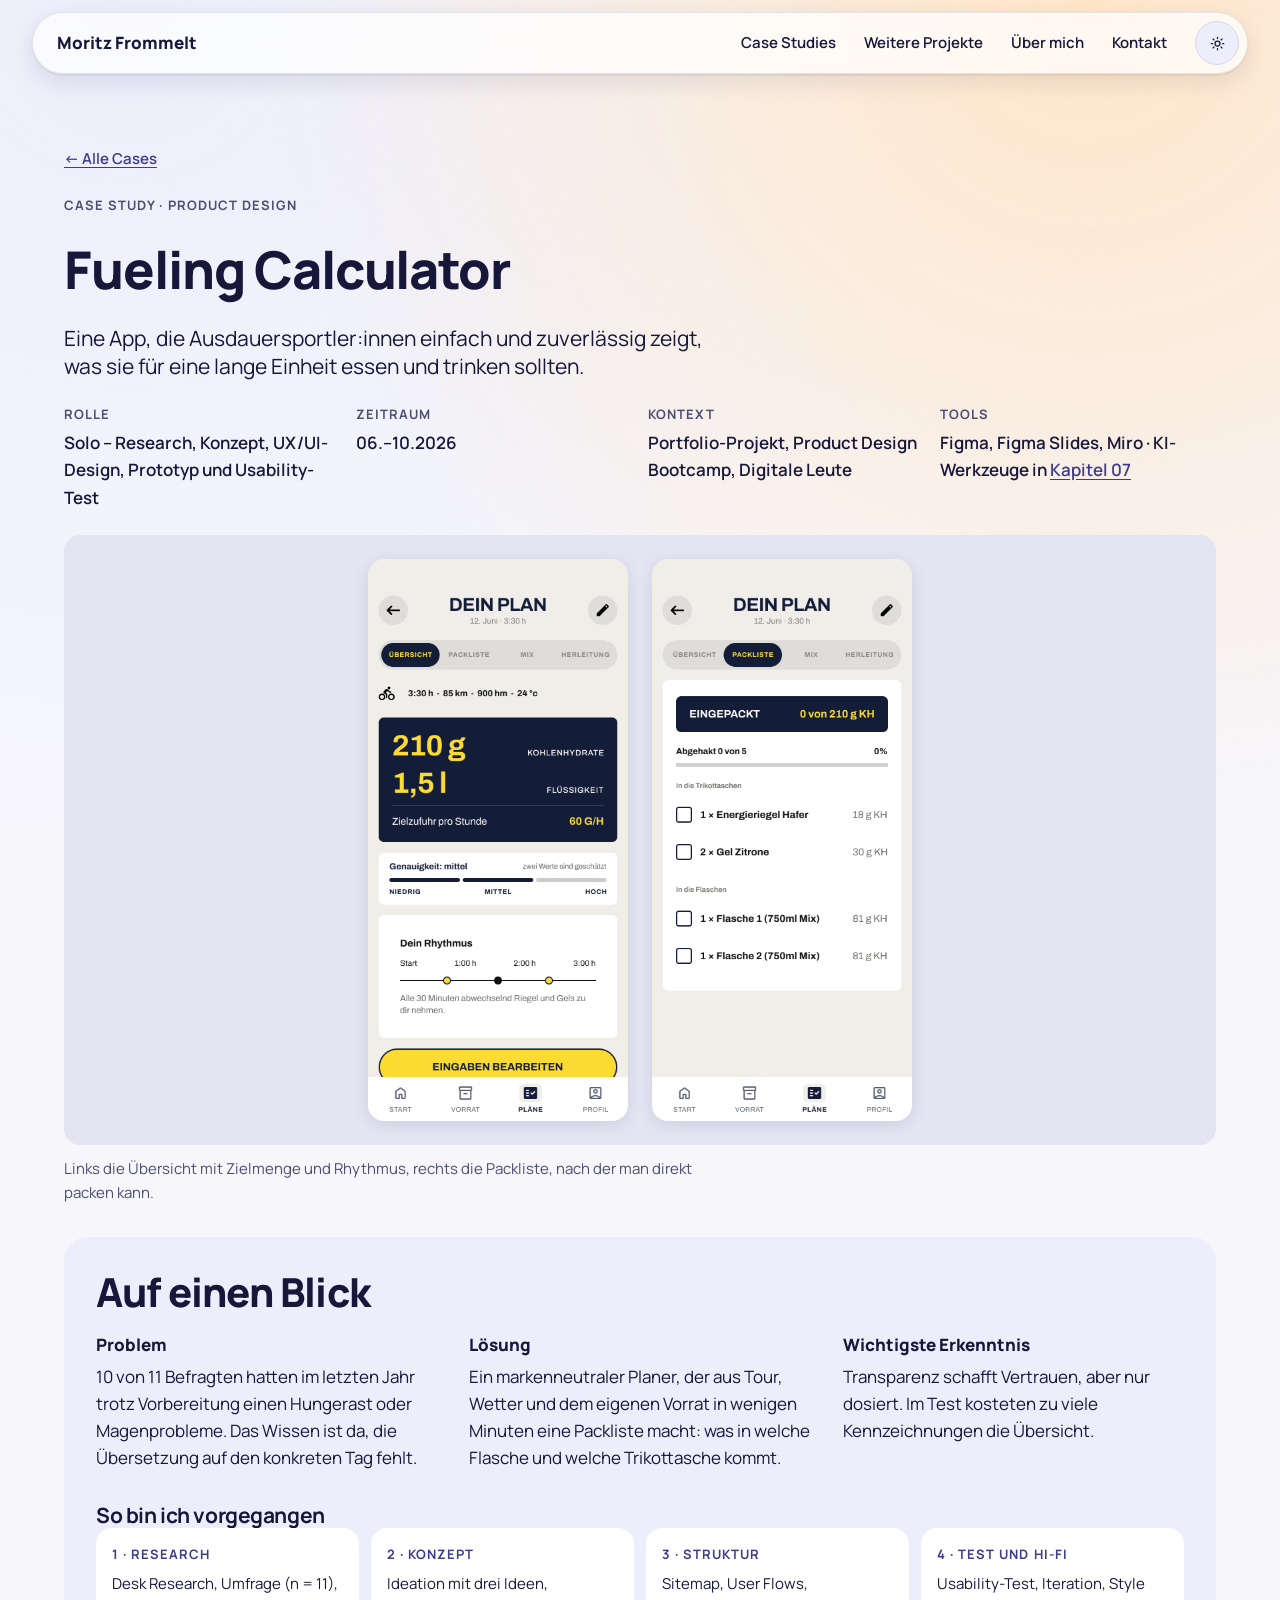
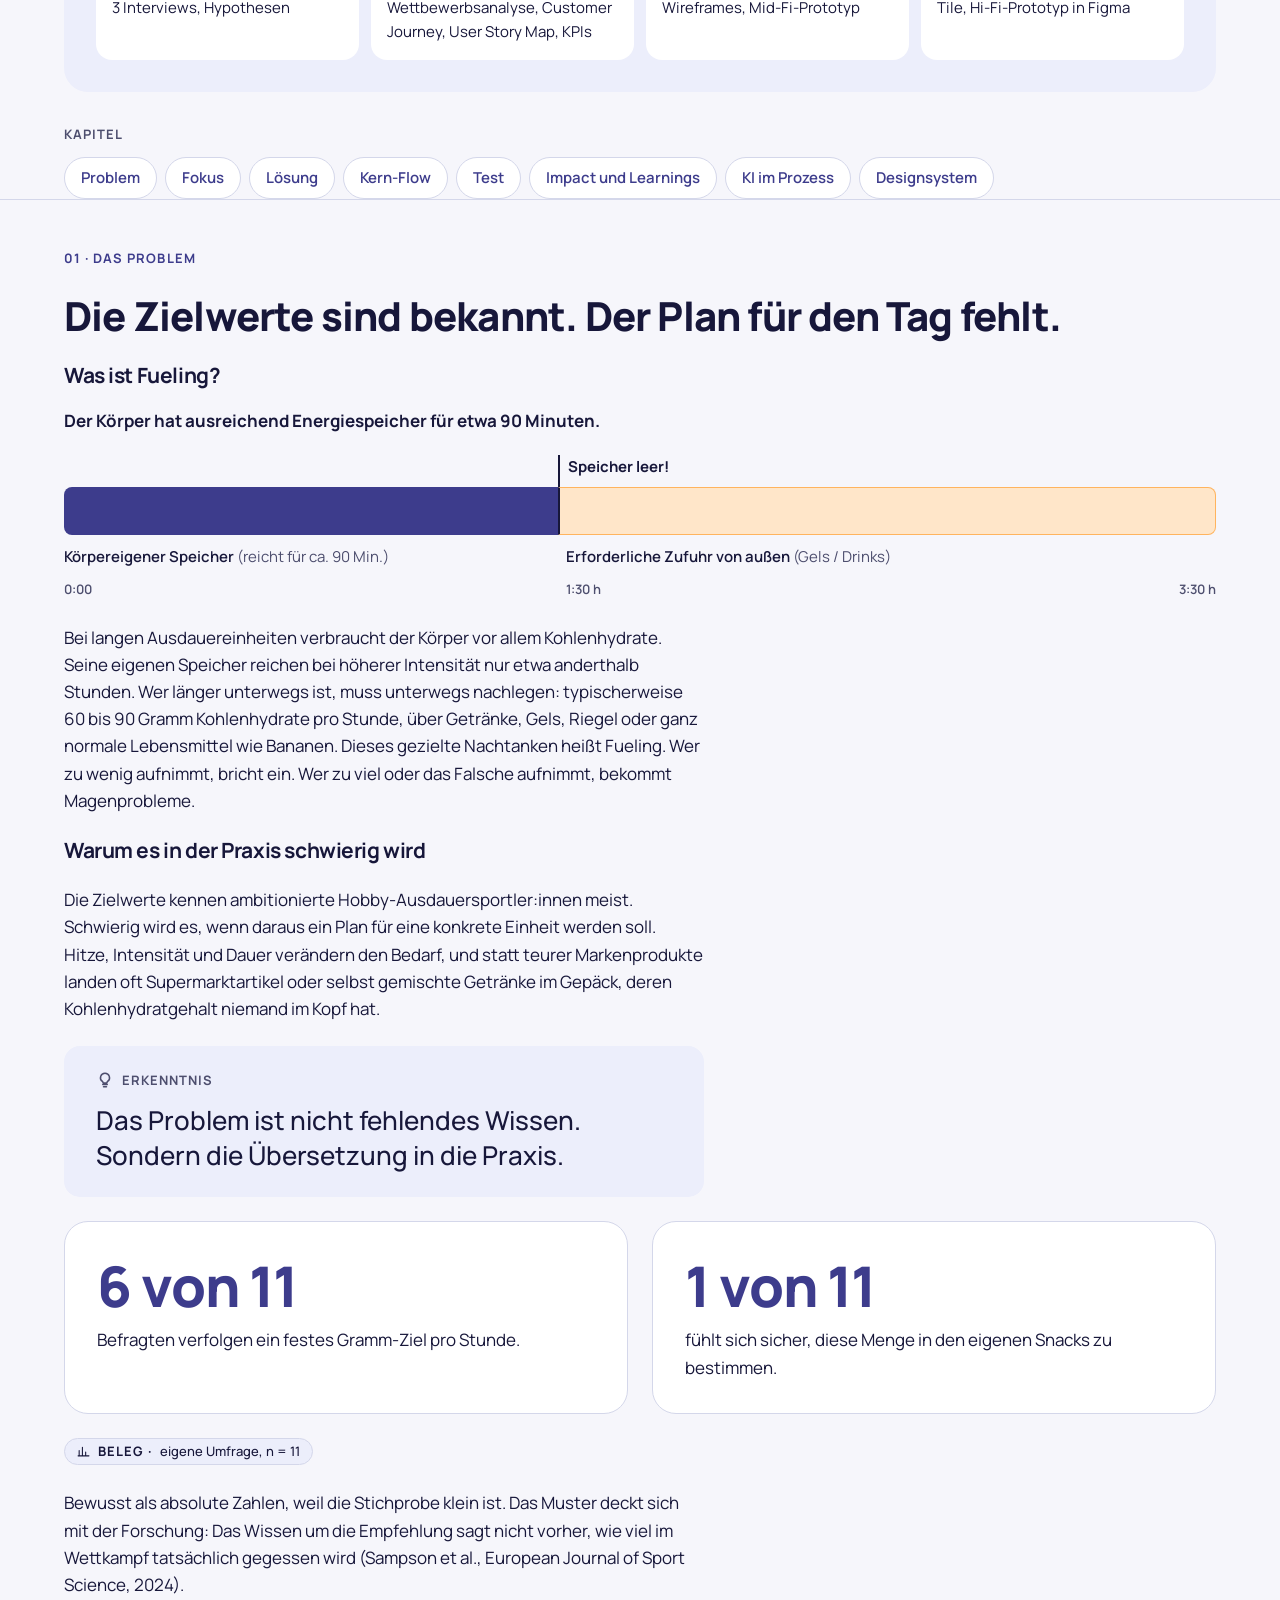
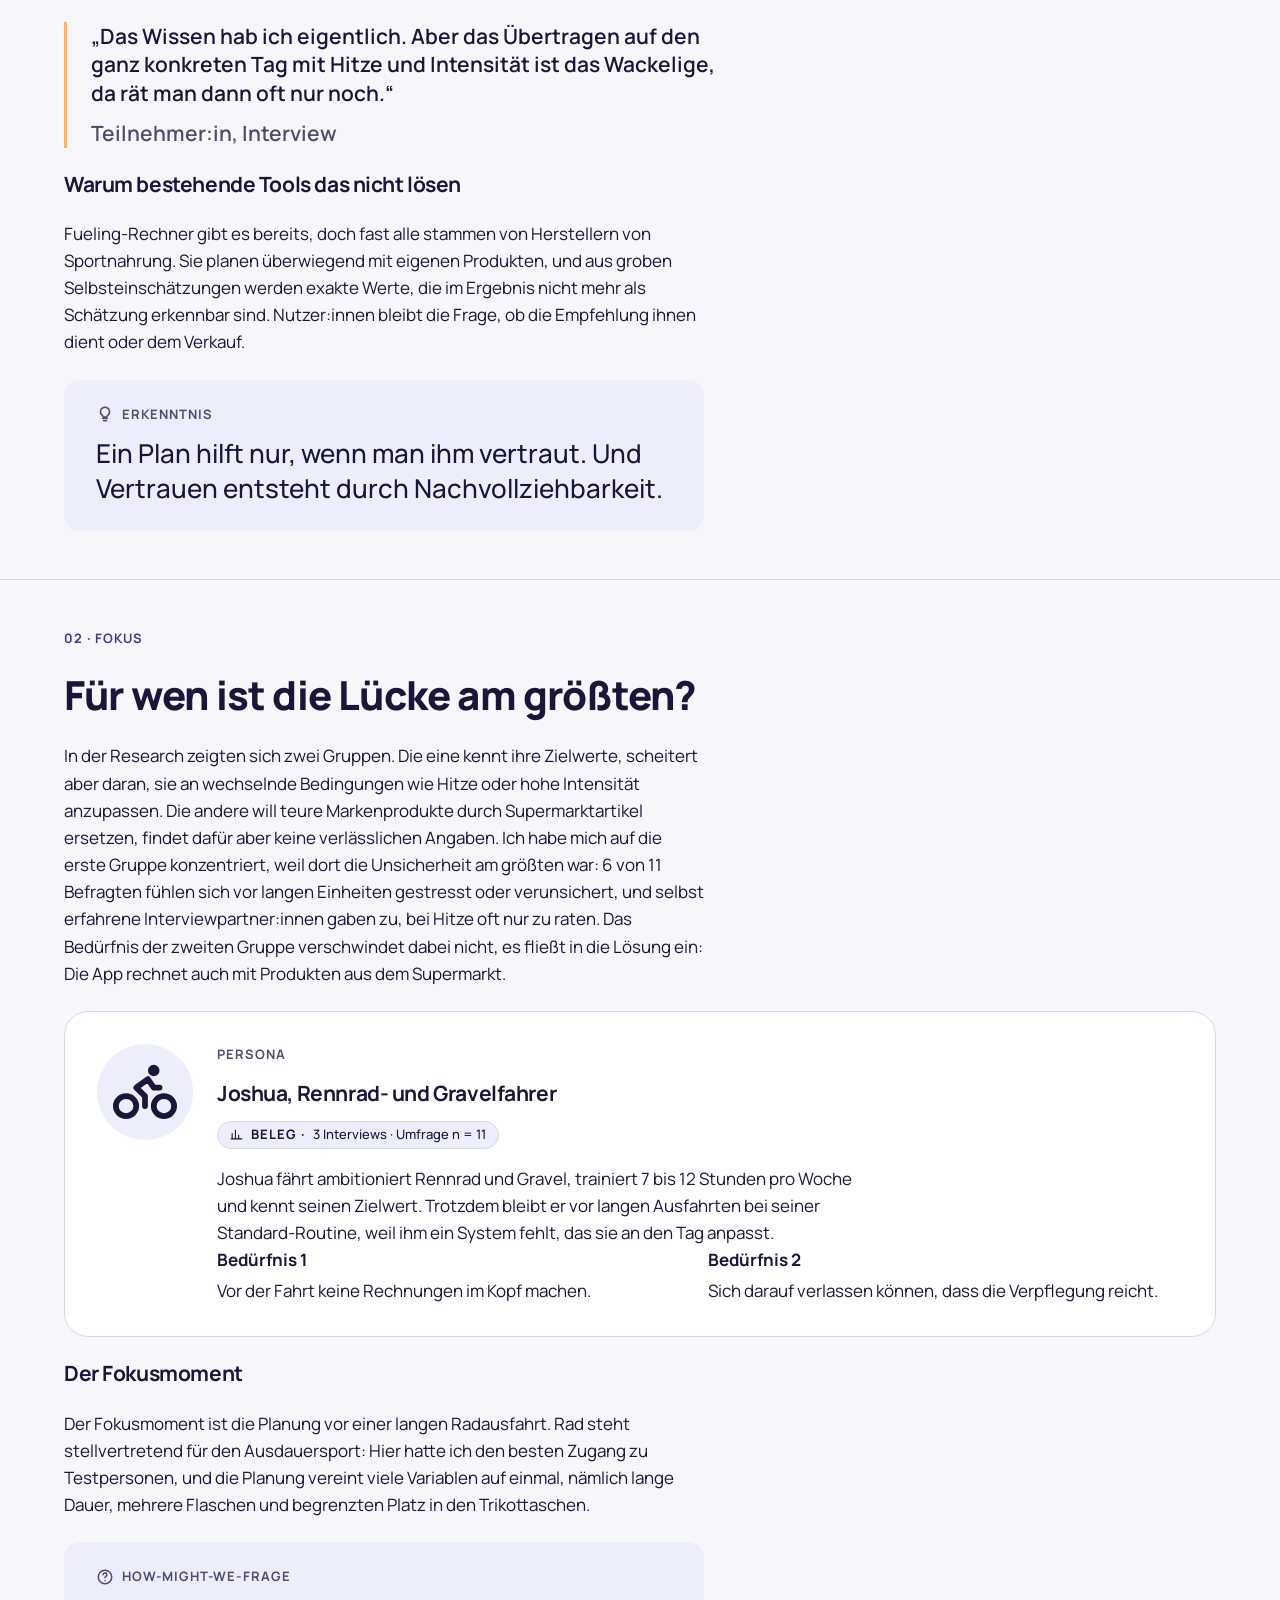
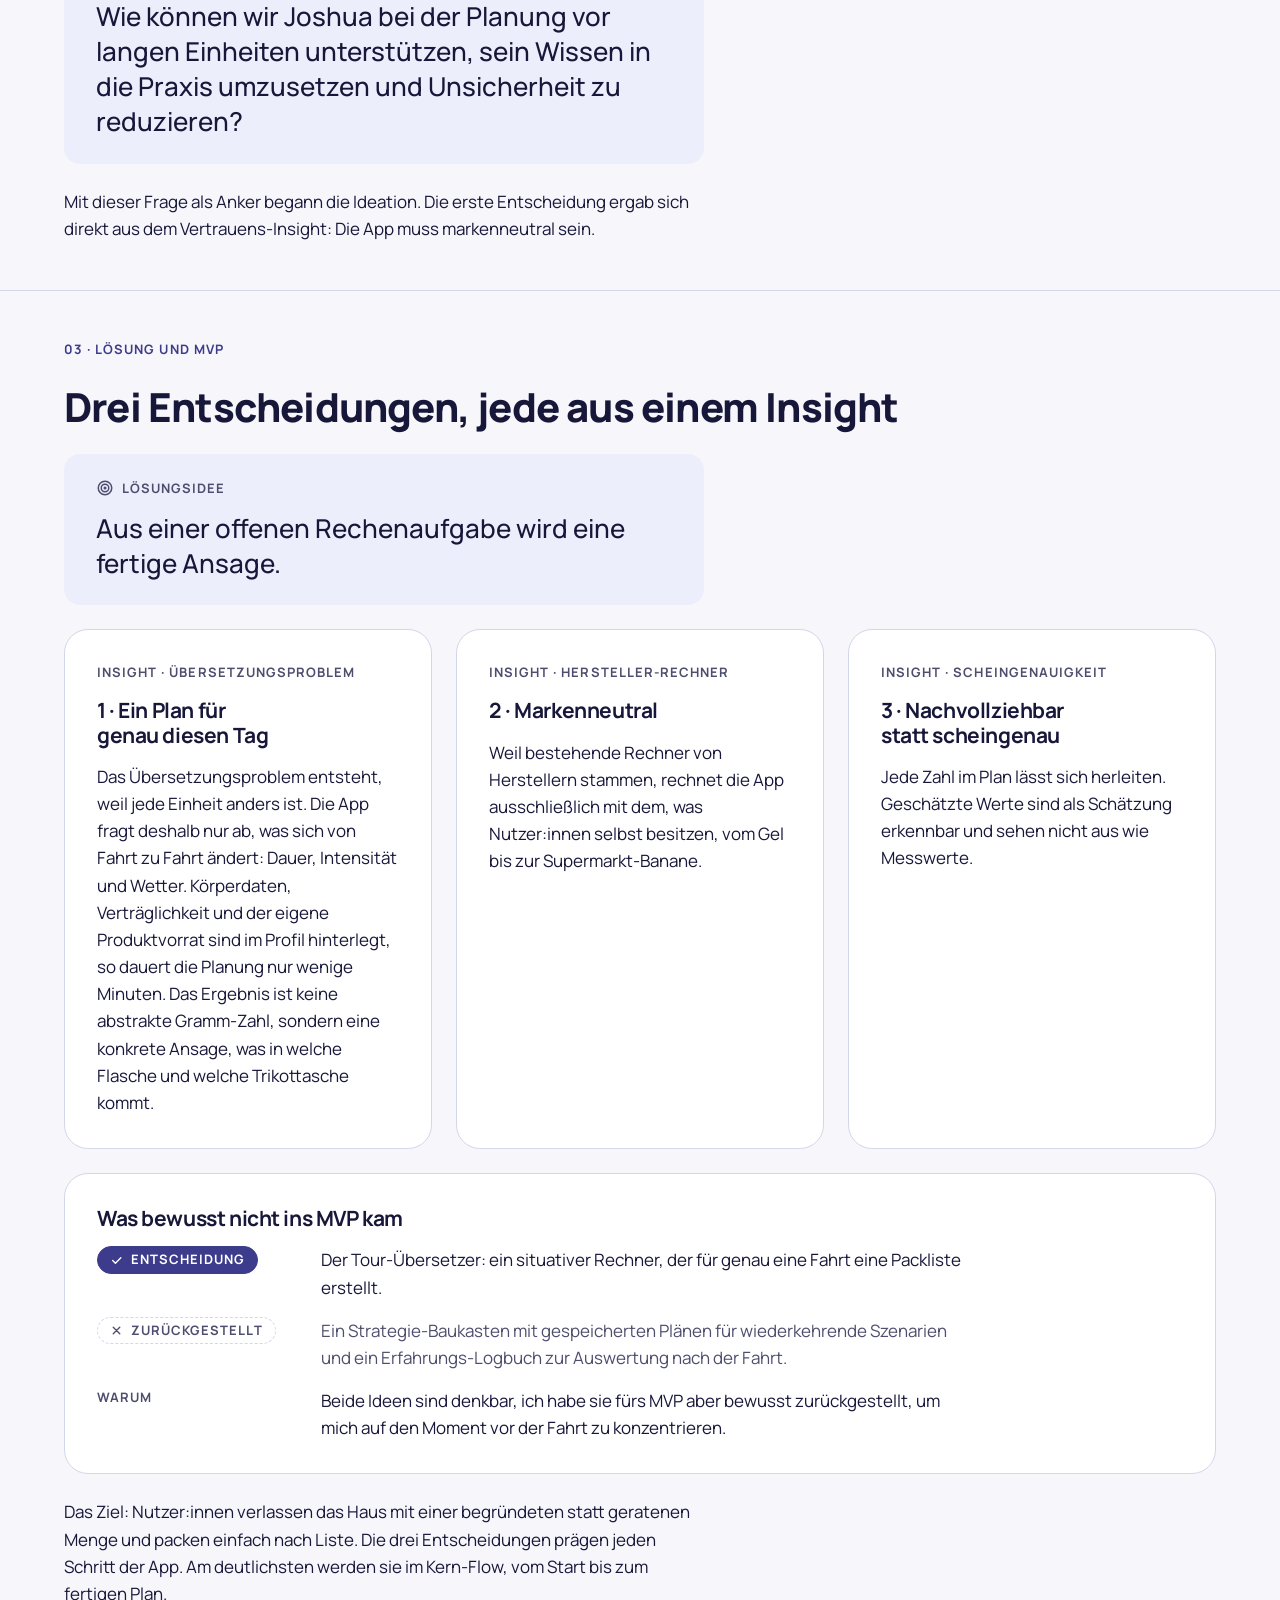
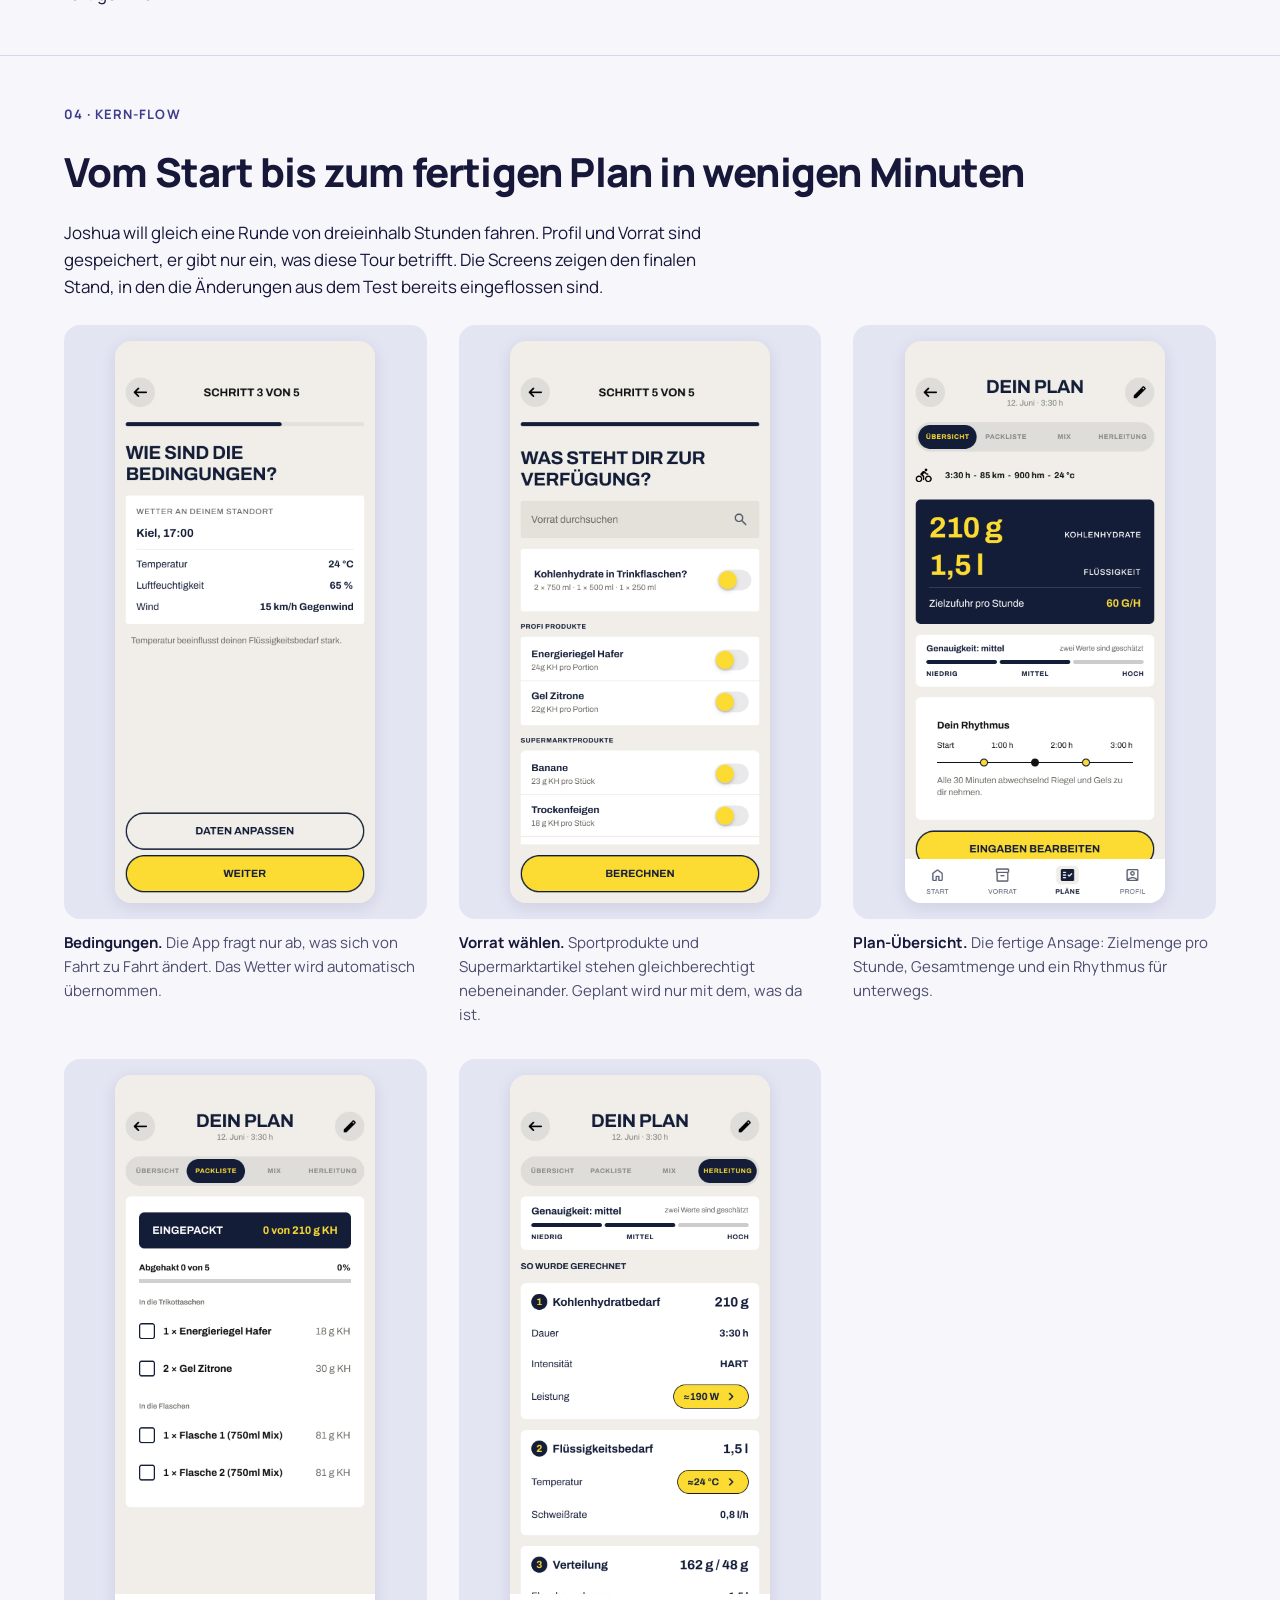
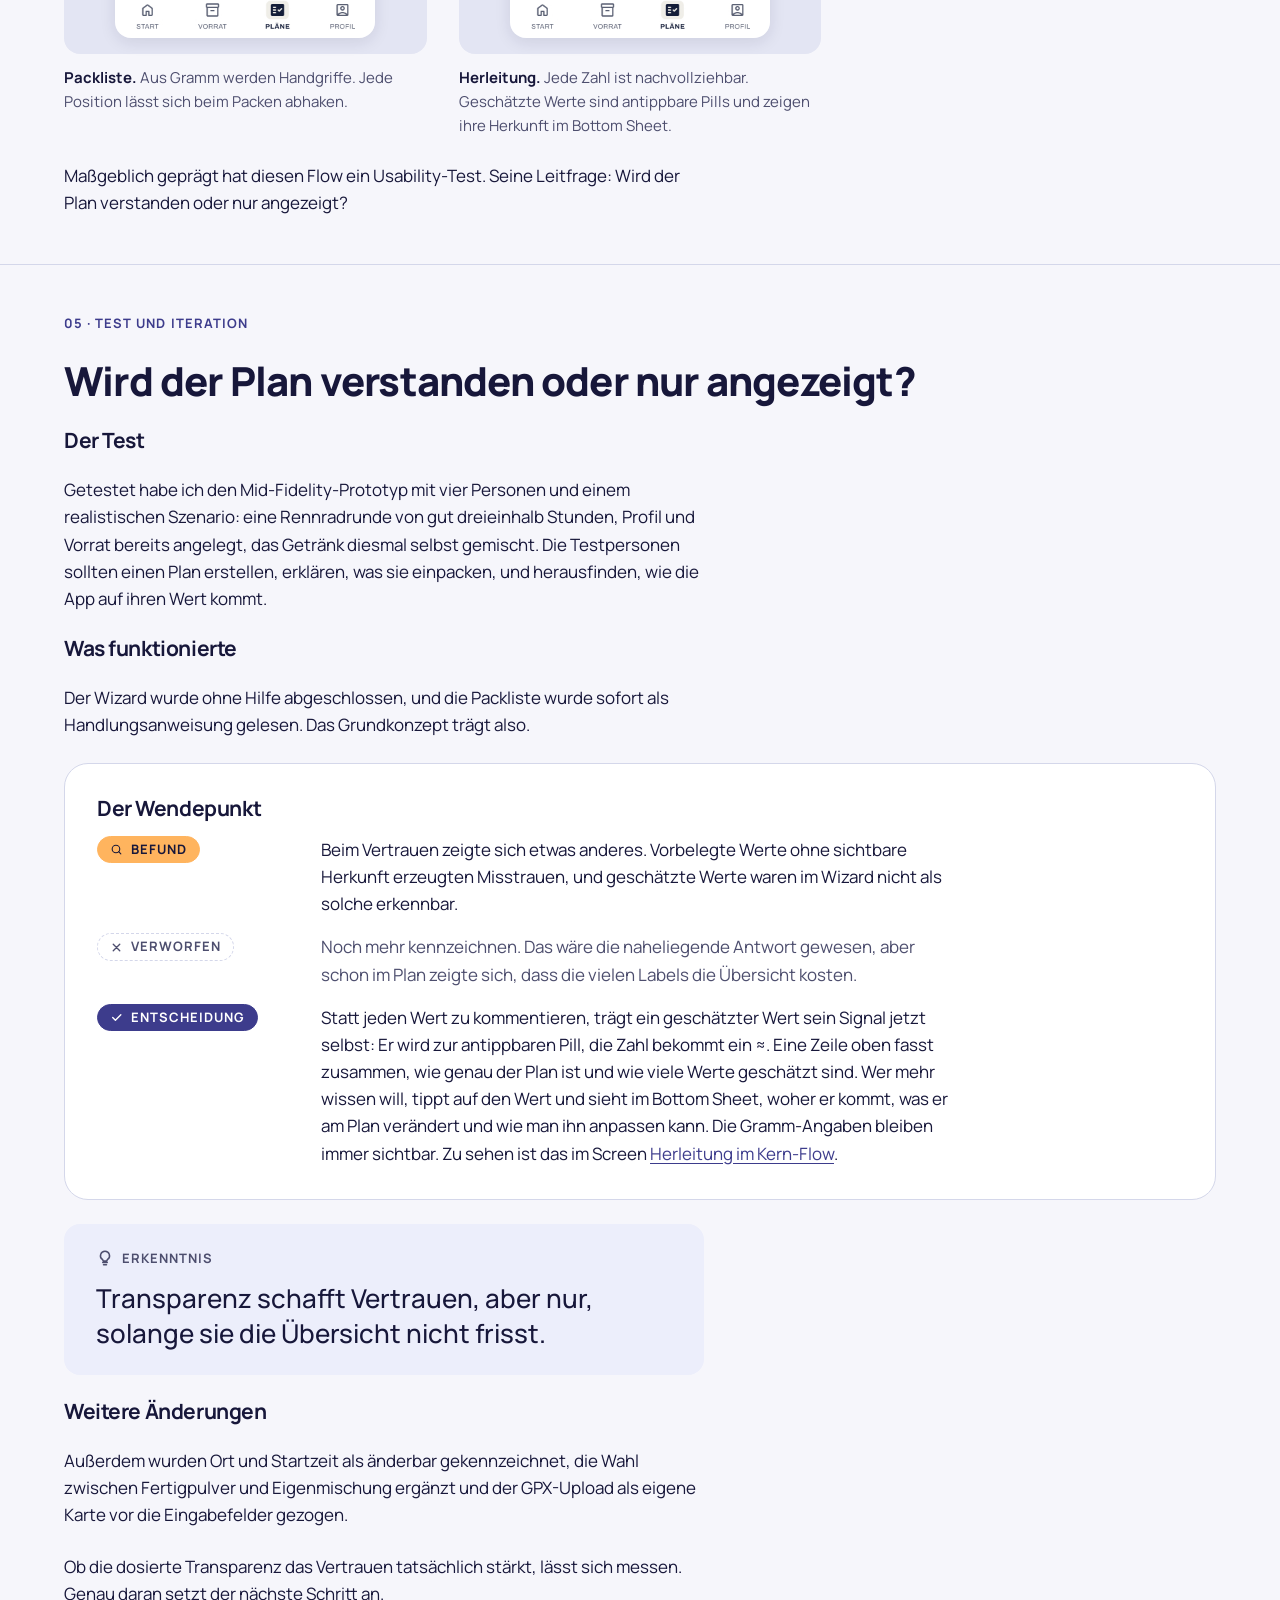
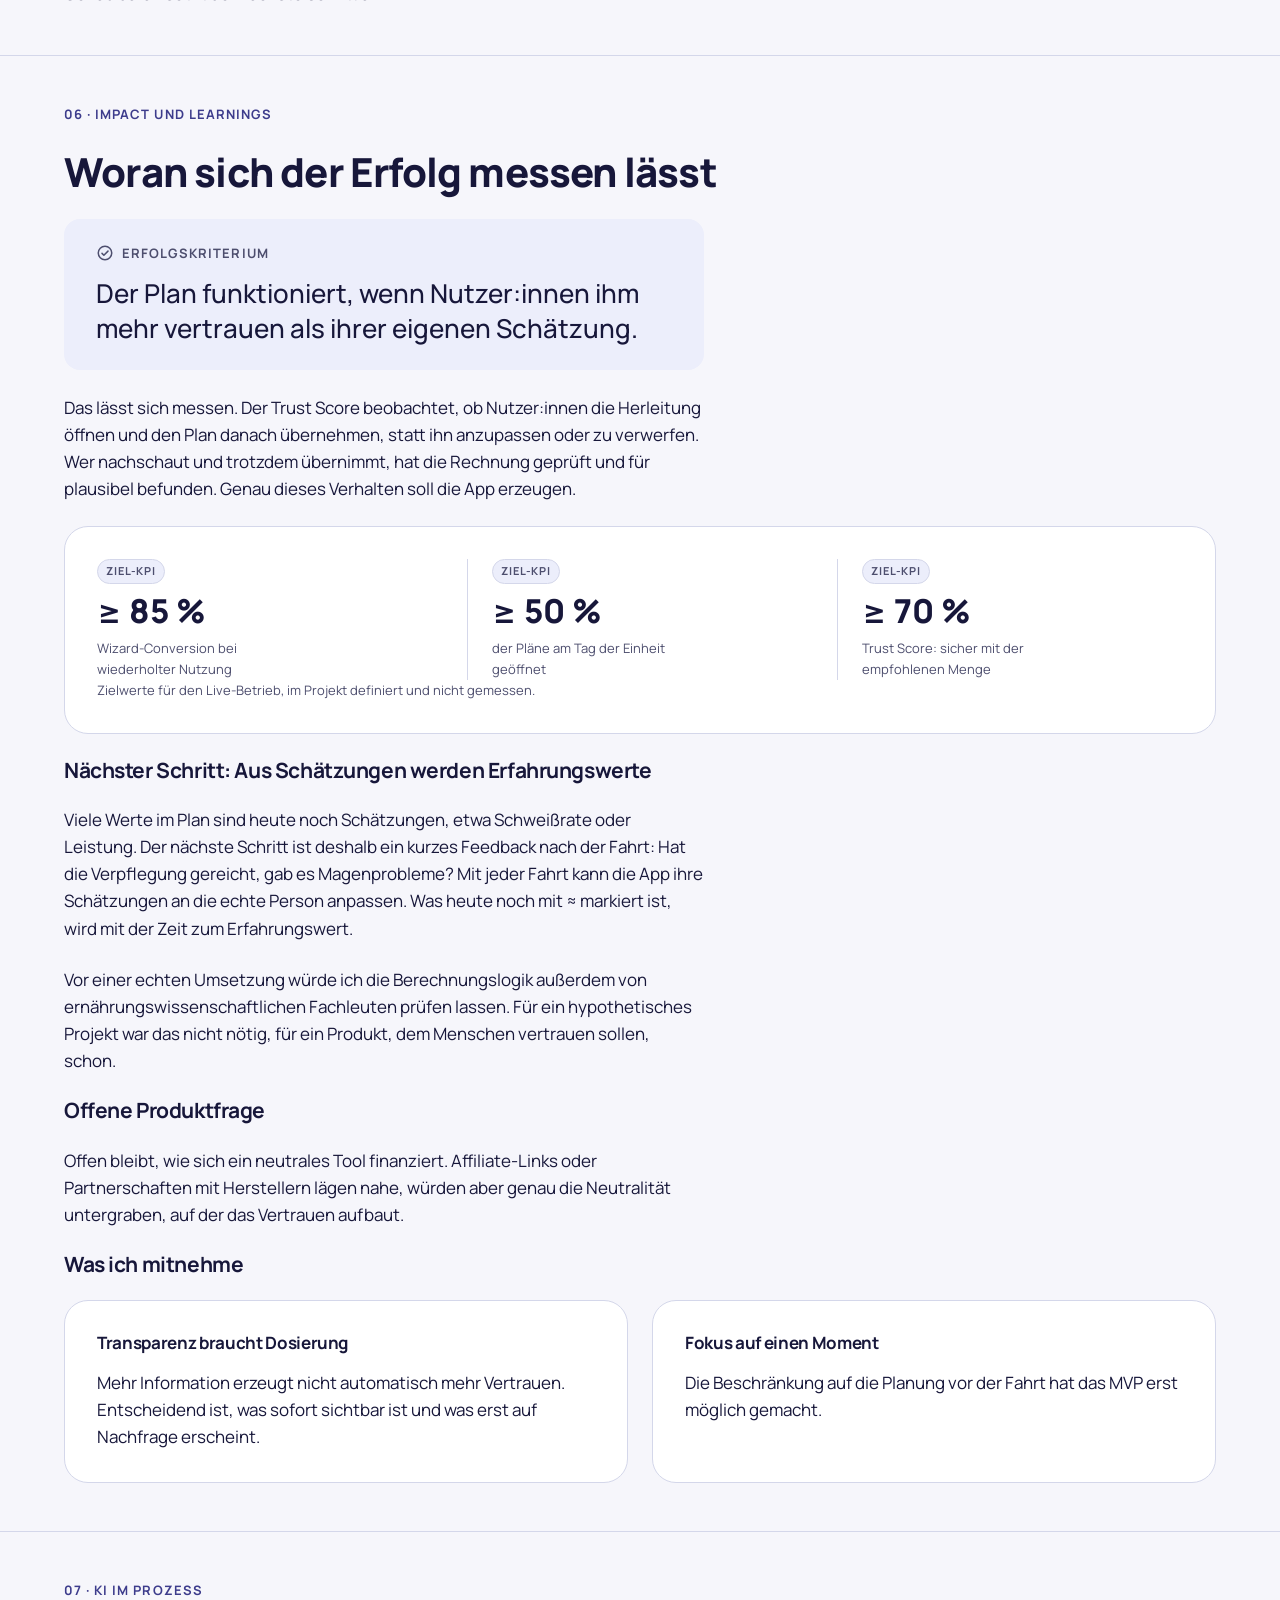
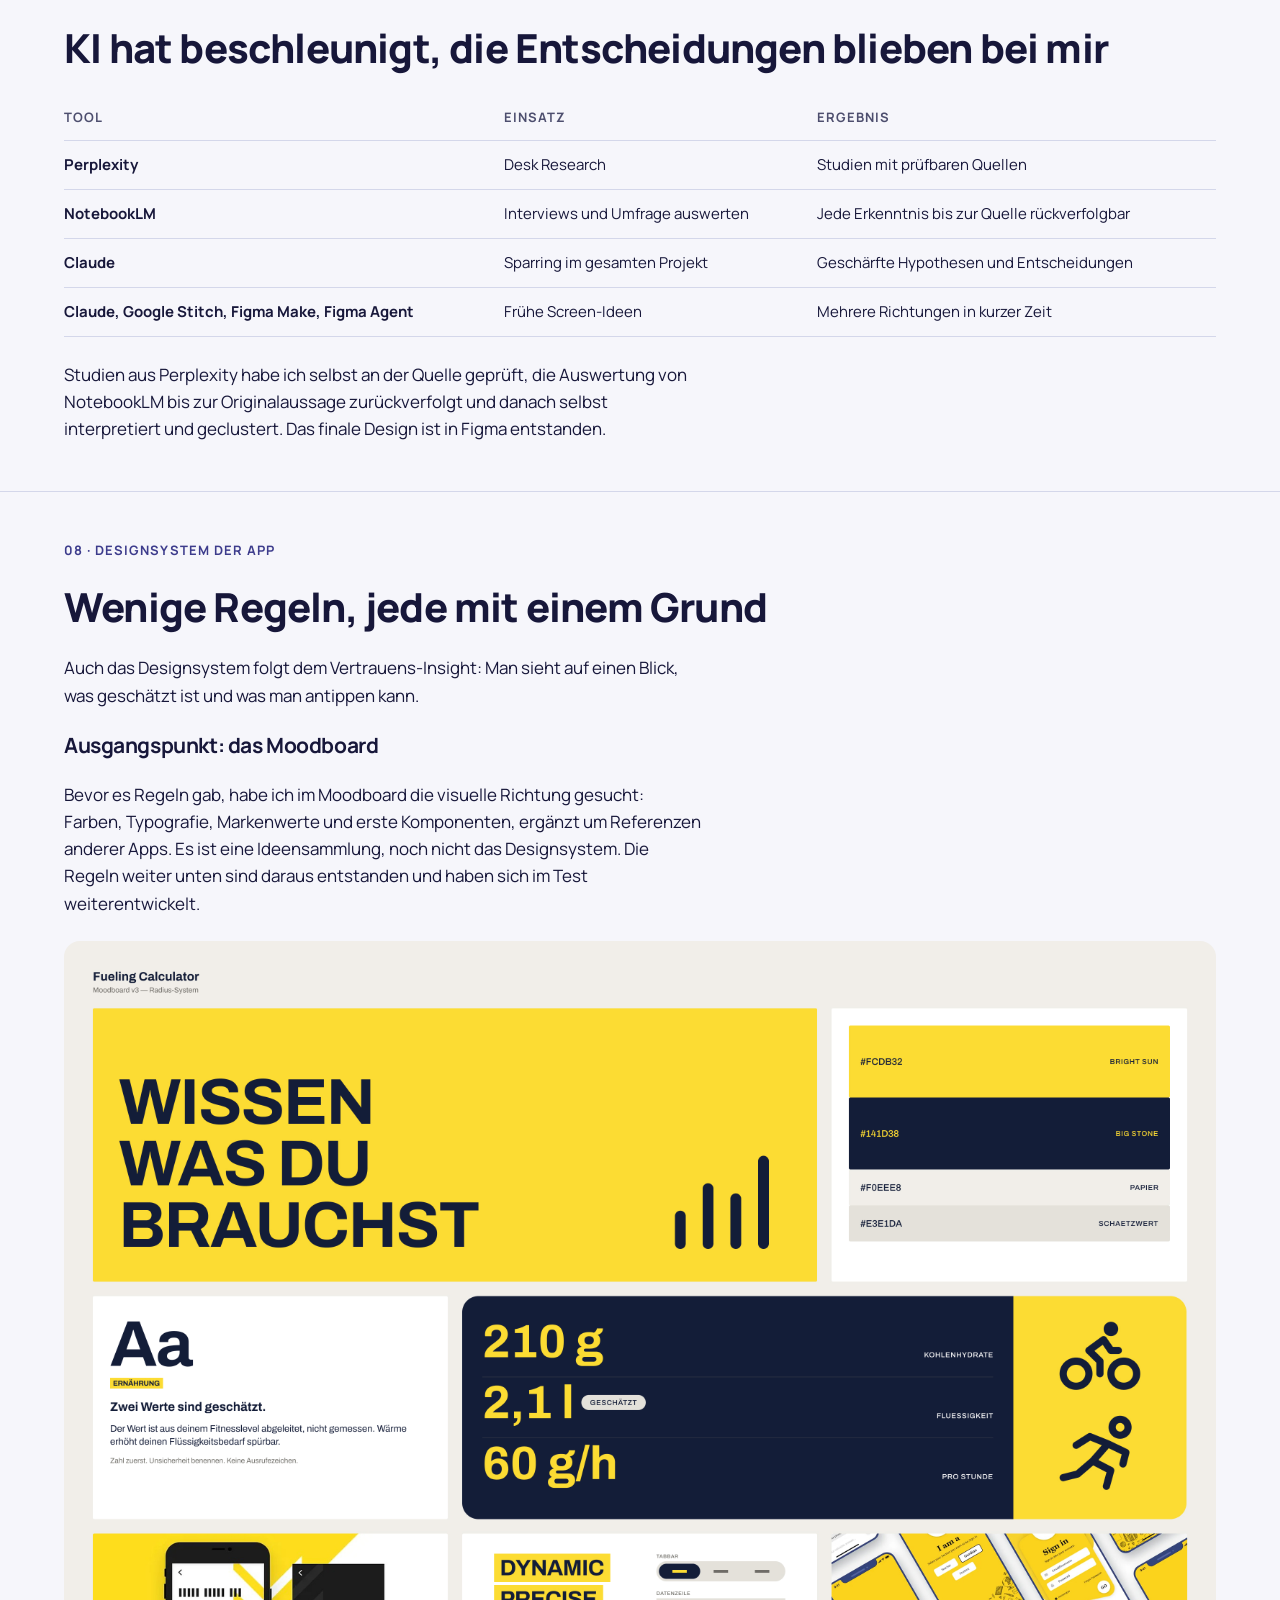
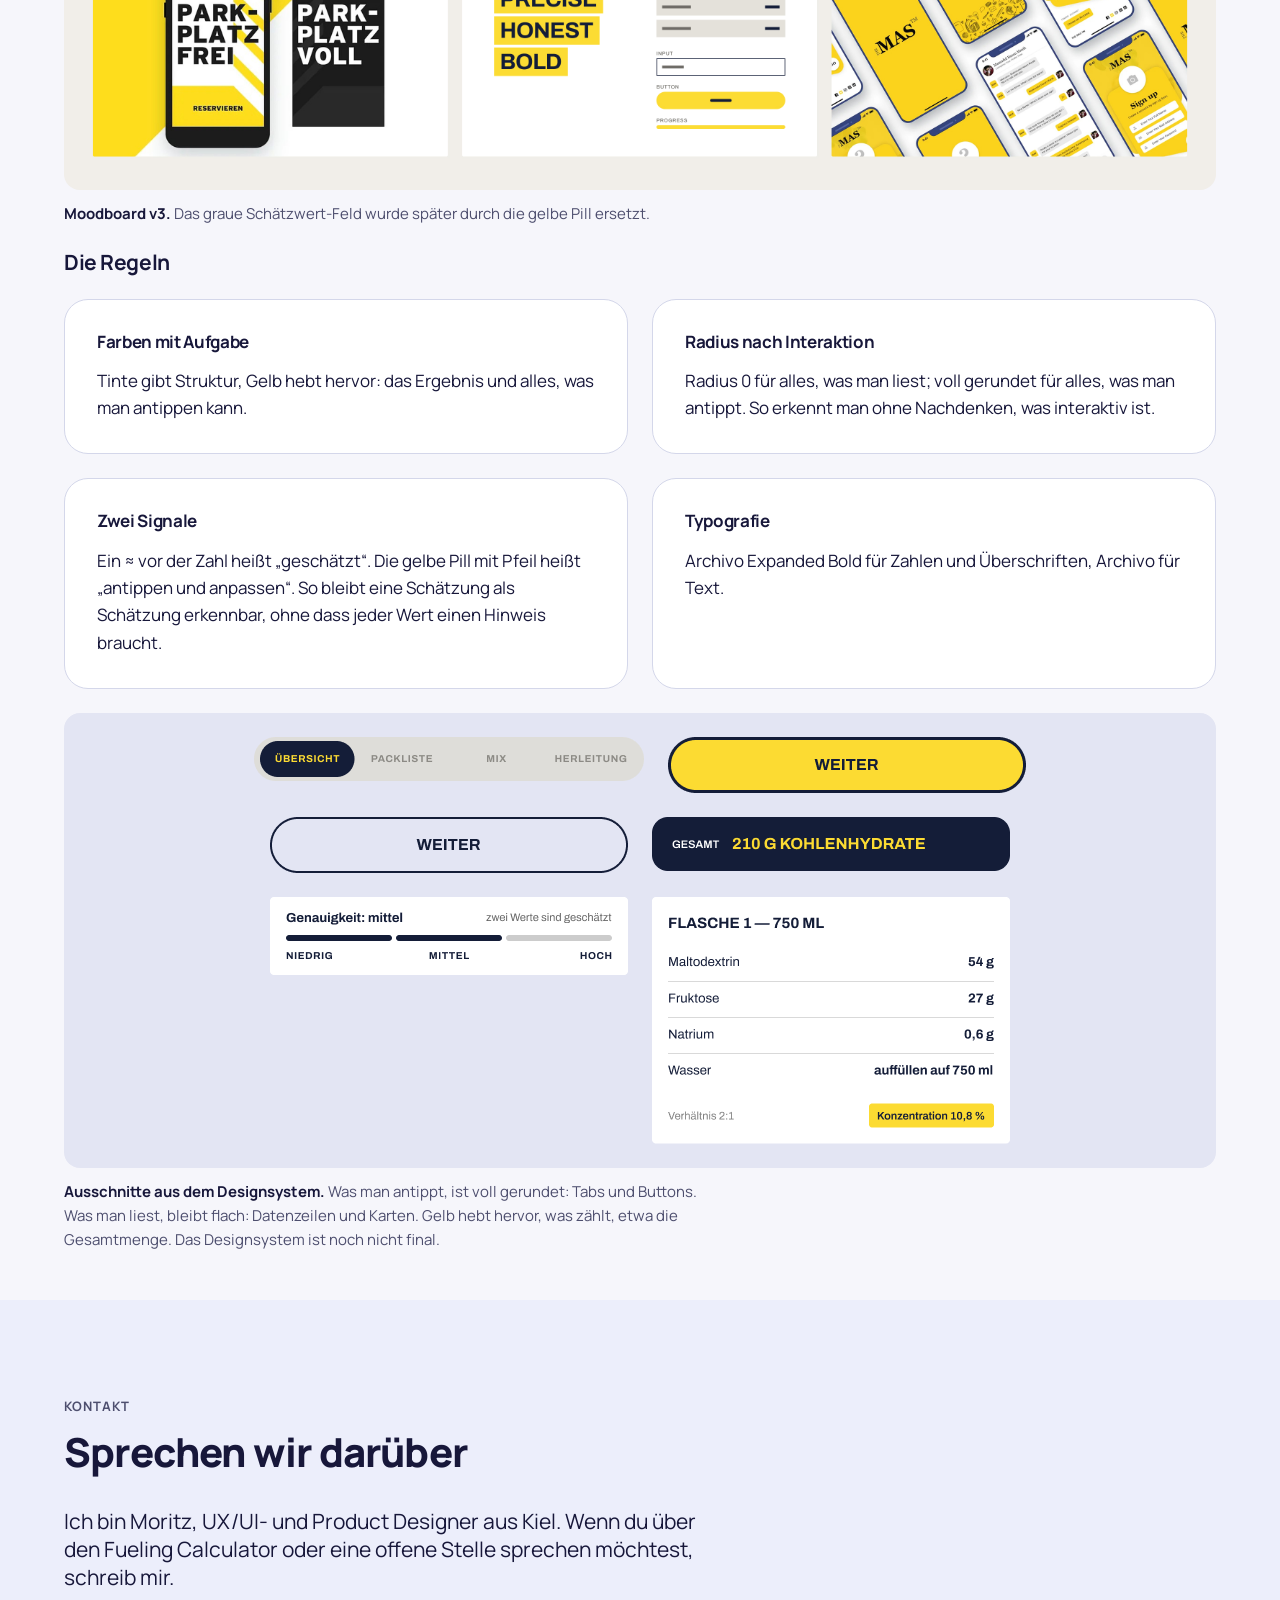
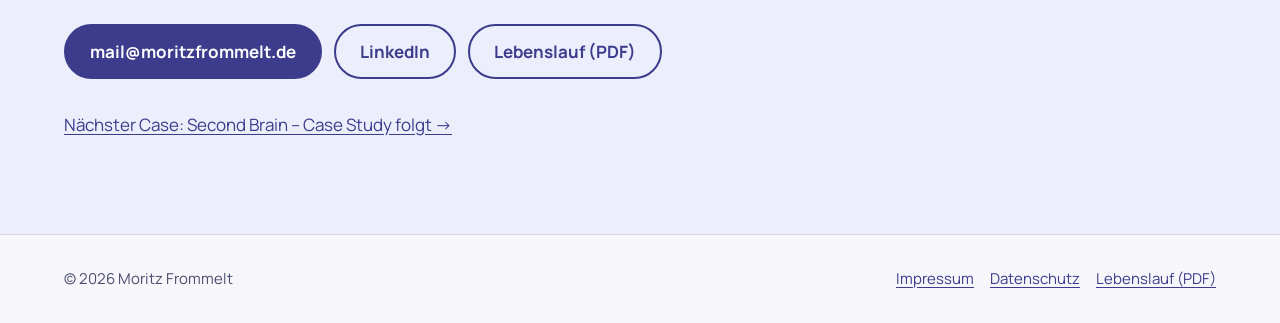
==== commit e48f05eb: "Case Study: Speicher-Grafik, Designsystem-Ausschnitte, Überschriften-Hierarchie Speicher-Grafik als " ====
--- a/case-fueling-calculator.html
+++ b/case-fueling-calculator.html
@@ -134,16 +134,31 @@
         <h2 id="problem-titel">Die Zielwerte sind bekannt. Der Plan für den Tag fehlt.</h2>
 
         <h3>Was ist Fueling?</h3>
+        <!-- Speicher-Grafik nach Moritz' Vorgabe (14.11.2026): Zeitstrahl 0–3:30 h, Zäsur bei 90 Min, Erklärung steht im Fließtext darunter. Spalten 3fr/4fr = 90/120 Minuten -->
+        <figure class="figure">
+          <div class="fuel">
+            <p class="fuel__title">Der Körper hat ausreichend Energiespeicher für etwa 90&nbsp;Minuten.</p>
+            <div class="fuel__timeline">
+              <span class="fuel__cut">Speicher leer!</span>
+              <div class="fuel__seg fuel__seg--store" aria-hidden="true"></div>
+              <div class="fuel__seg fuel__seg--intake" aria-hidden="true"></div>
+              <p class="fuel__seg-label">Körpereigener Speicher <span class="muted">(reicht für ca. 90&nbsp;Min.)</span></p>
+              <p class="fuel__seg-label fuel__seg-label--intake">Erforderliche Zufuhr von außen <span class="muted">(Gels / Drinks)</span></p>
+              <span class="fuel__time">0:00</span>
+              <span class="fuel__time fuel__time--cut">1:30&nbsp;h</span>
+              <span class="fuel__time fuel__time--end">3:30&nbsp;h</span>
+            </div>
+          </div>
+        </figure>
         <p>Bei langen Ausdauereinheiten verbraucht der Körper vor allem Kohlenhydrate. Seine eigenen Speicher reichen bei höherer Intensität nur etwa anderthalb Stunden. Wer länger unterwegs ist, muss unterwegs nachlegen: typischerweise 60 bis 90 Gramm Kohlenhydrate pro Stunde, über Getränke, Gels, Riegel oder ganz normale Lebensmittel wie Bananen. Dieses gezielte Nachtanken heißt Fueling. Wer zu wenig aufnimmt, bricht ein. Wer zu viel oder das Falsche aufnimmt, bekommt Magenprobleme.</p>
-        <!-- TODO: Speicher-Grafik ergänzen (baut Moritz selbst) -->
-        <figure class="figure">
-          <div class="ph-img">[BILD FOLGT: Speicher-Grafik – die eigenen Speicher sind nach ≈ 90 Minuten leer]</div>
-        </figure>
 
         <h3>Warum es in der Praxis schwierig wird</h3>
         <p>Die Zielwerte kennen ambitionierte Hobby-Ausdauersportler:innen meist. Schwierig wird es, wenn daraus ein Plan für eine konkrete Einheit werden soll. Hitze, Intensität und Dauer verändern den Bedarf, und statt teurer Markenprodukte landen oft Supermarktartikel oder selbst gemischte Getränke im Gepäck, deren Kohlenhydratgehalt niemand im Kopf hat.</p>
 
-        <p class="statement">Das Problem ist nicht fehlendes Wissen. Sondern die Übersetzung in die Praxis.</p>
+        <div class="statement">
+          <span class="statement__label"><svg viewBox="0 0 24 24" fill="none" stroke="currentColor" stroke-width="2" stroke-linecap="round" stroke-linejoin="round" aria-hidden="true"><path d="M9 18h6M10 21h4M12 3a6 6 0 0 0-3.5 10.9c.6.5 1 1.3 1 2.1h5c0-.8.4-1.6 1-2.1A6 6 0 0 0 12 3z"/></svg>Erkenntnis</span>
+          <p>Das Problem ist nicht fehlendes Wissen. Sondern die Übersetzung in die Praxis.</p>
+        </div>
 
         <div class="grid grid--2">
           <div class="card">
@@ -165,7 +180,10 @@
         <h3>Warum bestehende Tools das nicht lösen</h3>
         <p>Fueling-Rechner gibt es bereits, doch fast alle stammen von Herstellern von Sportnahrung. Sie planen überwiegend mit eigenen Produkten, und aus groben Selbsteinschätzungen werden exakte Werte, die im Ergebnis nicht mehr als Schätzung erkennbar sind. Nutzer:innen bleibt die Frage, ob die Empfehlung ihnen dient oder dem Verkauf.</p>
 
-        <p class="statement">Ein Plan hilft nur, wenn man ihm vertraut. Und Vertrauen entsteht durch Nachvollziehbarkeit.</p>
+        <div class="statement">
+          <span class="statement__label"><svg viewBox="0 0 24 24" fill="none" stroke="currentColor" stroke-width="2" stroke-linecap="round" stroke-linejoin="round" aria-hidden="true"><path d="M9 18h6M10 21h4M12 3a6 6 0 0 0-3.5 10.9c.6.5 1 1.3 1 2.1h5c0-.8.4-1.6 1-2.1A6 6 0 0 0 12 3z"/></svg>Erkenntnis</span>
+          <p>Ein Plan hilft nur, wenn man ihm vertraut. Und Vertrauen entsteht durch Nachvollziehbarkeit.</p>
+        </div>
       </div>
     </section>
 
@@ -196,7 +214,10 @@
         <h3>Der Fokusmoment</h3>
         <p>Der Fokusmoment ist die Planung vor einer langen Radausfahrt. Rad steht stellvertretend für den Ausdauersport: Hier hatte ich den besten Zugang zu Testpersonen, und die Planung vereint viele Variablen auf einmal, nämlich lange Dauer, mehrere Flaschen und begrenzten Platz in den Trikottaschen.</p>
 
-        <p class="statement">Wie können wir Joshua bei der Planung vor langen Einheiten unterstützen, sein Wissen in die Praxis umzusetzen und Unsicherheit zu reduzieren?</p>
+        <div class="statement">
+          <span class="statement__label"><svg viewBox="0 0 24 24" fill="none" stroke="currentColor" stroke-width="2" stroke-linecap="round" stroke-linejoin="round" aria-hidden="true"><circle cx="12" cy="12" r="9"/><path d="M9.5 9a2.5 2.5 0 1 1 3.5 2.3c-.6.3-1 .9-1 1.7M12 17h.01"/></svg>How-might-we-Frage</span>
+          <p>Wie können wir Joshua bei der Planung vor langen Einheiten unterstützen, sein Wissen in die Praxis umzusetzen und Unsicherheit zu reduzieren?</p>
+        </div>
 
         <p>Mit dieser Frage als Anker begann die Ideation. Die erste Entscheidung ergab sich direkt aus dem Vertrauens-Insight: Die App muss markenneutral sein.</p>
       </div>
@@ -208,7 +229,10 @@
         <span class="eyebrow chapter__number">03 · Lösung und MVP</span>
         <h2 id="loesung-titel">Drei Entscheidungen, jede aus einem Insight</h2>
 
-        <p class="statement">Aus einer offenen Rechenaufgabe wird eine fertige Ansage.</p>
+        <div class="statement">
+          <span class="statement__label"><svg viewBox="0 0 24 24" fill="none" stroke="currentColor" stroke-width="2" stroke-linecap="round" stroke-linejoin="round" aria-hidden="true"><circle cx="12" cy="12" r="9"/><circle cx="12" cy="12" r="5"/><circle cx="12" cy="12" r="1"/></svg>Lösungsidee</span>
+          <p>Aus einer offenen Rechenaufgabe wird eine fertige Ansage.</p>
+        </div>
 
         <div class="grid grid--3">
           <article class="card stack">
@@ -316,7 +340,10 @@
           </div>
         </article>
 
-        <p class="statement">Transparenz schafft Vertrauen, aber nur, solange sie die Übersicht nicht frisst.</p>
+        <div class="statement">
+          <span class="statement__label"><svg viewBox="0 0 24 24" fill="none" stroke="currentColor" stroke-width="2" stroke-linecap="round" stroke-linejoin="round" aria-hidden="true"><path d="M9 18h6M10 21h4M12 3a6 6 0 0 0-3.5 10.9c.6.5 1 1.3 1 2.1h5c0-.8.4-1.6 1-2.1A6 6 0 0 0 12 3z"/></svg>Erkenntnis</span>
+          <p>Transparenz schafft Vertrauen, aber nur, solange sie die Übersicht nicht frisst.</p>
+        </div>
 
         <!-- AUSGEBLENDET (hidden) auf Wunsch, bis passende Vorher/Nachher-Screens ausgewählt sind. Zum Einblenden "hidden" entfernen. -->
         <figure class="figure" hidden>
@@ -344,7 +371,10 @@
         <span class="eyebrow chapter__number">06 · Impact und Learnings</span>
         <h2 id="impact-titel">Woran sich der Erfolg messen lässt</h2>
 
-        <p class="statement">Der Plan funktioniert, wenn Nutzer:innen ihm mehr vertrauen als ihrer eigenen Schätzung.</p>
+        <div class="statement">
+          <span class="statement__label"><svg viewBox="0 0 24 24" fill="none" stroke="currentColor" stroke-width="2" stroke-linecap="round" stroke-linejoin="round" aria-hidden="true"><circle cx="12" cy="12" r="9"/><path d="M8 12.5l2.5 2.5L16 9.5"/></svg>Erfolgskriterium</span>
+          <p>Der Plan funktioniert, wenn Nutzer:innen ihm mehr vertrauen als ihrer eigenen Schätzung.</p>
+        </div>
         <p>Das lässt sich messen. Der Trust Score beobachtet, ob Nutzer:innen die Herleitung öffnen und den Plan danach übernehmen, statt ihn anzupassen oder zu verwerfen. Wer nachschaut und trotzdem übernimmt, hat die Rechnung geprüft und für plausibel befunden. Genau dieses Verhalten soll die App erzeugen.</p>
 
         <div class="card stack">
@@ -370,10 +400,6 @@
 
         <h3>Nächster Schritt: Aus Schätzungen werden Erfahrungswerte</h3>
         <p>Viele Werte im Plan sind heute noch Schätzungen, etwa Schweißrate oder Leistung. Der nächste Schritt ist deshalb ein kurzes Feedback nach der Fahrt: Hat die Verpflegung gereicht, gab es Magenprobleme? Mit jeder Fahrt kann die App ihre Schätzungen an die echte Person anpassen. Was heute noch mit ≈ markiert ist, wird mit der Zeit zum Erfahrungswert.</p>
-        <!-- TODO: Grafik "≈-Pill wird zum Erfahrungswert" ergänzen -->
-        <figure class="figure">
-          <div class="ph-img">[BILD FOLGT: Dieselbe ≈-Pill zweimal – grau mit ≈, dann als normaler Wert, dazwischen ein Pfeil „nach 5 Fahrten“]</div>
-        </figure>
         <p>Vor einer echten Umsetzung würde ich die Berechnungslogik außerdem von ernährungswissenschaftlichen Fachleuten prüfen lassen. Für ein hypothetisches Projekt war das nicht nötig, für ein Produkt, dem Menschen vertrauen sollen, schon.</p>
 
         <h3>Offene Produktfrage</h3>
@@ -391,7 +417,6 @@
           </div>
         </div>
 
-        <p class="statement">Das Wissen war immer da. Jetzt kommt es auch unterwegs an.</p>
       </div>
     </section>
 
@@ -414,7 +439,6 @@
           </table>
         </div>
         <p>Studien aus Perplexity habe ich selbst an der Quelle geprüft, die Auswertung von NotebookLM bis zur Originalaussage zurückverfolgt und danach selbst interpretiert und geclustert. Das finale Design ist in Figma entstanden.</p>
-        <p class="statement">Ich habe KI so eingesetzt, wie die App funktionieren soll: nachvollziehbar.</p>
       </div>
     </section>
 
@@ -424,23 +448,39 @@
         <span class="eyebrow chapter__number">08 · Designsystem der App</span>
         <h2 id="ds-titel">Wenige Regeln, jede mit einem Grund</h2>
         <p>Auch das Designsystem folgt dem Vertrauens-Insight: Man sieht auf einen Blick, was geschätzt ist und was man antippen kann.</p>
+        <h3>Ausgangspunkt: das Moodboard</h3>
+        <p>Bevor es Regeln gab, habe ich im Moodboard die visuelle Richtung gesucht: Farben, Typografie, Markenwerte und erste Komponenten, ergänzt um Referenzen anderer Apps. Es ist eine Ideensammlung, noch nicht das Designsystem. Die Regeln weiter unten sind daraus entstanden und haben sich im Test weiterentwickelt.</p>
         <!-- Moodboard enthält unten zwei fremde Arbeiten; auf Wunsch so eingebunden, Nutzungsrecht vor Veröffentlichung klären (offene-punkte A20) -->
         <figure class="figure">
-          <a href="media/Moodboard.jpg" target="_blank" rel="noopener">
-            <img src="media/Moodboard.jpg" width="3200" height="2360" loading="lazy" decoding="async"
-                 alt="Moodboard v3 zum Radius-System: Claim „Wissen was du brauchst“ auf Gelb, Farbpalette mit Bright Sun, Big Stone, Papier und Schätzwert-Grau, Typografie-Beispiel, Ergebnis-Karte mit 210 g, 2,1 l und 60 g/h, Markenwerte Dynamic, Precise, Honest, Bold, Komponenten wie Tabbar, Datenzeilen, Eingabefeld, Button und Fortschrittsbalken sowie zwei Referenzbilder anderer Apps">
-          </a>
-          <figcaption class="figure__caption"><strong>Moodboard v3.</strong> Hier sind Farben, Typografie, Markenwerte und die Radius-Regel entstanden. Es zeigt einen Zwischenstand: Das graue Schätzwert-Feld und das Label „GESCHÄTZT“ wurden später durch die gelbe Pill ersetzt. Zum Vergrößern anklicken.</figcaption>
+          <img src="media/Moodboard.jpg" width="3200" height="2360" loading="lazy" decoding="async"
+               alt="Moodboard v3 zum Radius-System: Claim „Wissen was du brauchst“ auf Gelb, Farbpalette mit Bright Sun, Big Stone, Papier und Schätzwert-Grau, Typografie-Beispiel, Ergebnis-Karte mit 210 g, 2,1 l und 60 g/h, Markenwerte Dynamic, Precise, Honest, Bold, Komponenten wie Tabbar, Datenzeilen, Eingabefeld, Button und Fortschrittsbalken sowie zwei Referenzbilder anderer Apps">
+          <figcaption class="figure__caption"><strong>Moodboard v3.</strong> Das graue Schätzwert-Feld wurde später durch die gelbe Pill ersetzt.</figcaption>
         </figure>
+
+        <h3>Die Regeln</h3>
         <div class="grid grid--2">
-          <div class="card stack"><h3>Farben mit Aufgabe</h3><p>Tinte gibt Struktur, Gelb hebt hervor: das Ergebnis und alles, was man antippen kann <span class="ph">[PRÜFEN · Gelb #FCDB32 (Moodboard) oder #FFE01B (Case-Datei)?]</span>.</p></div>
-          <div class="card stack"><h3>Radius nach Interaktion</h3><p>Radius 0 für alles, was man liest; voll gerundet für alles, was man antippt. So erkennt man ohne Nachdenken, was interaktiv ist.</p></div>
-          <div class="card stack"><h3>Zwei Signale</h3><p>Ein ≈ vor der Zahl heißt „geschätzt“. Die gelbe Pill mit Pfeil heißt „antippen und anpassen“. So bleibt eine Schätzung als Schätzung erkennbar, ohne dass jeder Wert einen Hinweis braucht.</p></div>
-          <div class="card stack"><h3>Typografie</h3><p>Archivo Expanded Bold für Zahlen und Überschriften, Archivo für Text.</p></div>
-        </div>
-        <!-- TODO: Bild "Token-Übersicht" ergänzen; das frühere Moodboard-Bild ist entfernt (Datei gelöscht, fremde Bilder) -->
+          <div class="card stack"><h4>Farben mit Aufgabe</h4><p>Tinte gibt Struktur, Gelb hebt hervor: das Ergebnis und alles, was man antippen kann.</p></div>
+          <div class="card stack"><h4>Radius nach Interaktion</h4><p>Radius 0 für alles, was man liest; voll gerundet für alles, was man antippt. So erkennt man ohne Nachdenken, was interaktiv ist.</p></div>
+          <div class="card stack"><h4>Zwei Signale</h4><p>Ein ≈ vor der Zahl heißt „geschätzt“. Die gelbe Pill mit Pfeil heißt „antippen und anpassen“. So bleibt eine Schätzung als Schätzung erkennbar, ohne dass jeder Wert einen Hinweis braucht.</p></div>
+          <div class="card stack"><h4>Typografie</h4><p>Archivo Expanded Bold für Zahlen und Überschriften, Archivo für Text.</p></div>
+        </div>
+        <!-- Ausschnitte aus Figma, Seite „Designsystem“ (noch nicht final). TODO: Pill-Komponente ergänzen, sobald sie im Designsystem liegt -->
         <figure class="figure">
-          <div class="ph-img">[BILD FOLGT: Token-Übersicht – Farben mit Rolle, Radius-Regel, zwei Signale (geschätzt vs. editierbar) an einer Komponente]</div>
+          <div class="stage stage--light">
+            <img class="component-shot" src="media/designsystem/segmented-control.png" width="390" height="44" loading="lazy" decoding="async"
+                 alt="Tab-Leiste als Pill mit Übersicht aktiv, daneben Packliste, Mix und Herleitung">
+            <img class="component-shot" src="media/designsystem/button-primaer.png" width="358" height="56" loading="lazy" decoding="async"
+                 alt="Primärer Button „Weiter“, gelb und voll gerundet">
+            <img class="component-shot" src="media/designsystem/button-sekundaer.png" width="358" height="56" loading="lazy" decoding="async"
+                 alt="Sekundärer Button „Weiter“ mit Rahmen, voll gerundet">
+            <img class="component-shot" src="media/designsystem/summary-bar.png" width="358" height="54" loading="lazy" decoding="async"
+                 alt="Zusammenfassung: Gesamt 210 g Kohlenhydrate in Gelb auf dunklem Grund">
+            <img class="component-shot" src="media/designsystem/genauigkeits-meter.png" width="358" height="78" loading="lazy" decoding="async"
+                 alt="Genauigkeits-Anzeige: Genauigkeit mittel, zwei Werte sind geschätzt, Skala niedrig, mittel, hoch">
+            <img class="component-shot" src="media/designsystem/flasche-card.png" width="358" height="247" loading="lazy" decoding="async"
+                 alt="Karte Flasche 1 mit 750 ml: Datenzeilen für Maltodextrin, Fruktose, Natrium und Wasser, unten Konzentration 10,8 Prozent">
+          </div>
+          <figcaption class="figure__caption"><strong>Ausschnitte aus dem Designsystem.</strong> Was man antippt, ist voll gerundet: Tabs und Buttons. Was man liest, bleibt flach: Datenzeilen und Karten. Gelb hebt hervor, was zählt, etwa die Gesamtmenge. Das Designsystem ist noch nicht final.</figcaption>
         </figure>
       </div>
     </section>
--- a/style.css
+++ b/style.css
@@ -21,6 +21,7 @@
   --color-surface: #FFFFFF;
   --color-surface-tint: #ECEEFB;
   --color-stage: #E3E5F3;
+  --color-stage-light: #E3E5F3; /* bleibt auch im Dark Mode hell: App-Komponenten sind für hellen Grund gebaut */
   --color-text: #17173A;
   --color-text-muted: #4D4E6E;
   --color-primary: #3D3C8C;
@@ -53,6 +54,7 @@
   --text-xl: 1.625rem;
   --text-2xs: 0.6875rem;
   --text-2xl: clamp(1.75rem, 4vw, 2.0625rem);
+  --text-h2: clamp(2rem, 5vw, 2.5rem);
   --text-3xl: clamp(2.125rem, 6vw, 3.25rem);
   --text-hero: clamp(1.75rem, 4.5vw, 2.75rem);
   --text-stat: clamp(2.5rem, 7vw, 3.5rem);
@@ -105,7 +107,9 @@
   --width-timeline-label: 11rem;
   --width-turn-label: 13rem;
   --width-statement: 30ch;
+  --size-icon-label: 1.125rem;
   --width-table: 34rem;
+  --height-fuel-bar: 3rem;
   --text-ph: 0.92em;
   --glow-size: 50%;
 
@@ -235,9 +239,9 @@
   text-wrap: balance;
 }
 h1 { font-size: var(--text-3xl); }
-h2 { font-size: var(--text-2xl); }
-h3 { font-size: var(--text-xl); font-weight: var(--weight-bold); }
-h4 { font-size: var(--text-lg); font-weight: var(--weight-bold); }
+h2 { font-size: var(--text-h2); }
+h3 { font-size: var(--text-lg); font-weight: var(--weight-bold); }
+h4 { font-size: var(--text-base); font-weight: var(--weight-bold); }
 
 p { margin: 0; max-width: var(--width-text); }
 p + p { margin-top: var(--space-4); }
@@ -579,6 +583,7 @@
   min-height: 16rem;
 }
 
+.case-card h3 { font-size: var(--text-xl); }
 .case-card h3 a { color: var(--color-text); text-decoration: none; }
 .case-card h3 a:hover { text-decoration: underline; }
 
@@ -772,15 +777,86 @@
 @media (min-width: 60em) { .screens { grid-template-columns: repeat(3, minmax(0, 1fr)); } }
 .screens .stage { padding: var(--space-4); }
 
-/* Typo-Break: Kernaussage zwischen Textblöcken */
+/* Speicher-Grafik (Kapitel Problem): Zeitstrahl 0–3:30 h, Spalten im Verhältnis 90 : 120 Minuten */
+.fuel { display: grid; gap: var(--space-5); }
+.fuel__title {
+  margin: 0;
+  font-size: var(--text-base);
+  font-weight: var(--weight-bold);
+  line-height: var(--leading-tight);
+}
+.fuel__timeline {
+  display: grid;
+  grid-template-columns: 3fr 4fr;
+}
+.fuel__cut {
+  grid-column: 2;
+  padding: 0 0 var(--space-2) var(--space-2);
+  border-left: var(--border-width-strong) solid var(--color-text);
+  font-size: var(--text-sm);
+  font-weight: var(--weight-bold);
+}
+.fuel__seg { grid-row: 2; height: var(--height-fuel-bar); }
+.fuel__seg--store {
+  grid-column: 1;
+  background: var(--color-primary);
+  border-radius: var(--radius-sm) 0 0 var(--radius-sm);
+}
+.fuel__seg--intake {
+  grid-column: 2;
+  background: var(--color-accent-soft);
+  border: var(--border-width) solid var(--color-accent);
+  border-left: var(--border-width-strong) solid var(--color-text);
+  border-radius: 0 var(--radius-sm) var(--radius-sm) 0;
+}
+.fuel__seg-label {
+  grid-row: 3;
+  margin: var(--space-3) 0 0;
+  padding-right: var(--space-3);
+  font-size: var(--text-sm);
+  font-weight: var(--weight-semibold);
+  line-height: var(--leading-snug);
+}
+.fuel__seg-label--intake { padding: 0 0 0 var(--space-2); }
+.fuel__seg-label .muted { font-weight: var(--weight-regular); }
+.fuel__time {
+  grid-row: 4;
+  margin-top: var(--space-3);
+  font-size: var(--text-xs);
+  font-weight: var(--weight-semibold);
+  color: var(--color-text-muted);
+}
+.fuel__time--cut { grid-column: 2; padding-left: var(--space-2); }
+.fuel__time--end { grid-column: 2; justify-self: end; }
+.nowrap { white-space: nowrap; }
+
+/* Komponenten-Ausschnitt: eigene Radien der App behalten */
+.figure .component-shot { border-radius: 0; }
+.stage--light { background: var(--color-stage-light); }
+
+/* Kernaussage: getönte Fläche mit Label (Erkenntnis, HMW-Frage, Lösungsidee) */
 .statement {
-  max-width: var(--width-statement);
-  padding-block: var(--space-4);
-  font-size: var(--text-2xl);
-  font-weight: var(--weight-extrabold);
-  line-height: var(--leading-tight);
-  letter-spacing: var(--tracking-tight);
-  color: var(--color-primary);
+  max-width: var(--width-text);
+  padding: var(--space-5) var(--space-6);
+  background: var(--color-surface-tint);
+  border-radius: var(--radius-md);
+}
+.statement__label {
+  display: flex;
+  align-items: center;
+  gap: var(--space-2);
+  margin-bottom: var(--space-3);
+  font-size: var(--text-xs);
+  font-weight: var(--weight-bold);
+  letter-spacing: var(--tracking-caps);
+  text-transform: uppercase;
+  color: var(--color-text-muted);
+}
+.statement__label svg { width: var(--size-icon-label); height: var(--size-icon-label); flex: none; }
+.statement p {
+  font-size: var(--text-xl);
+  font-weight: var(--weight-medium);
+  line-height: var(--leading-snug);
 }
 
 /* Vorgehen in vier Schritten */
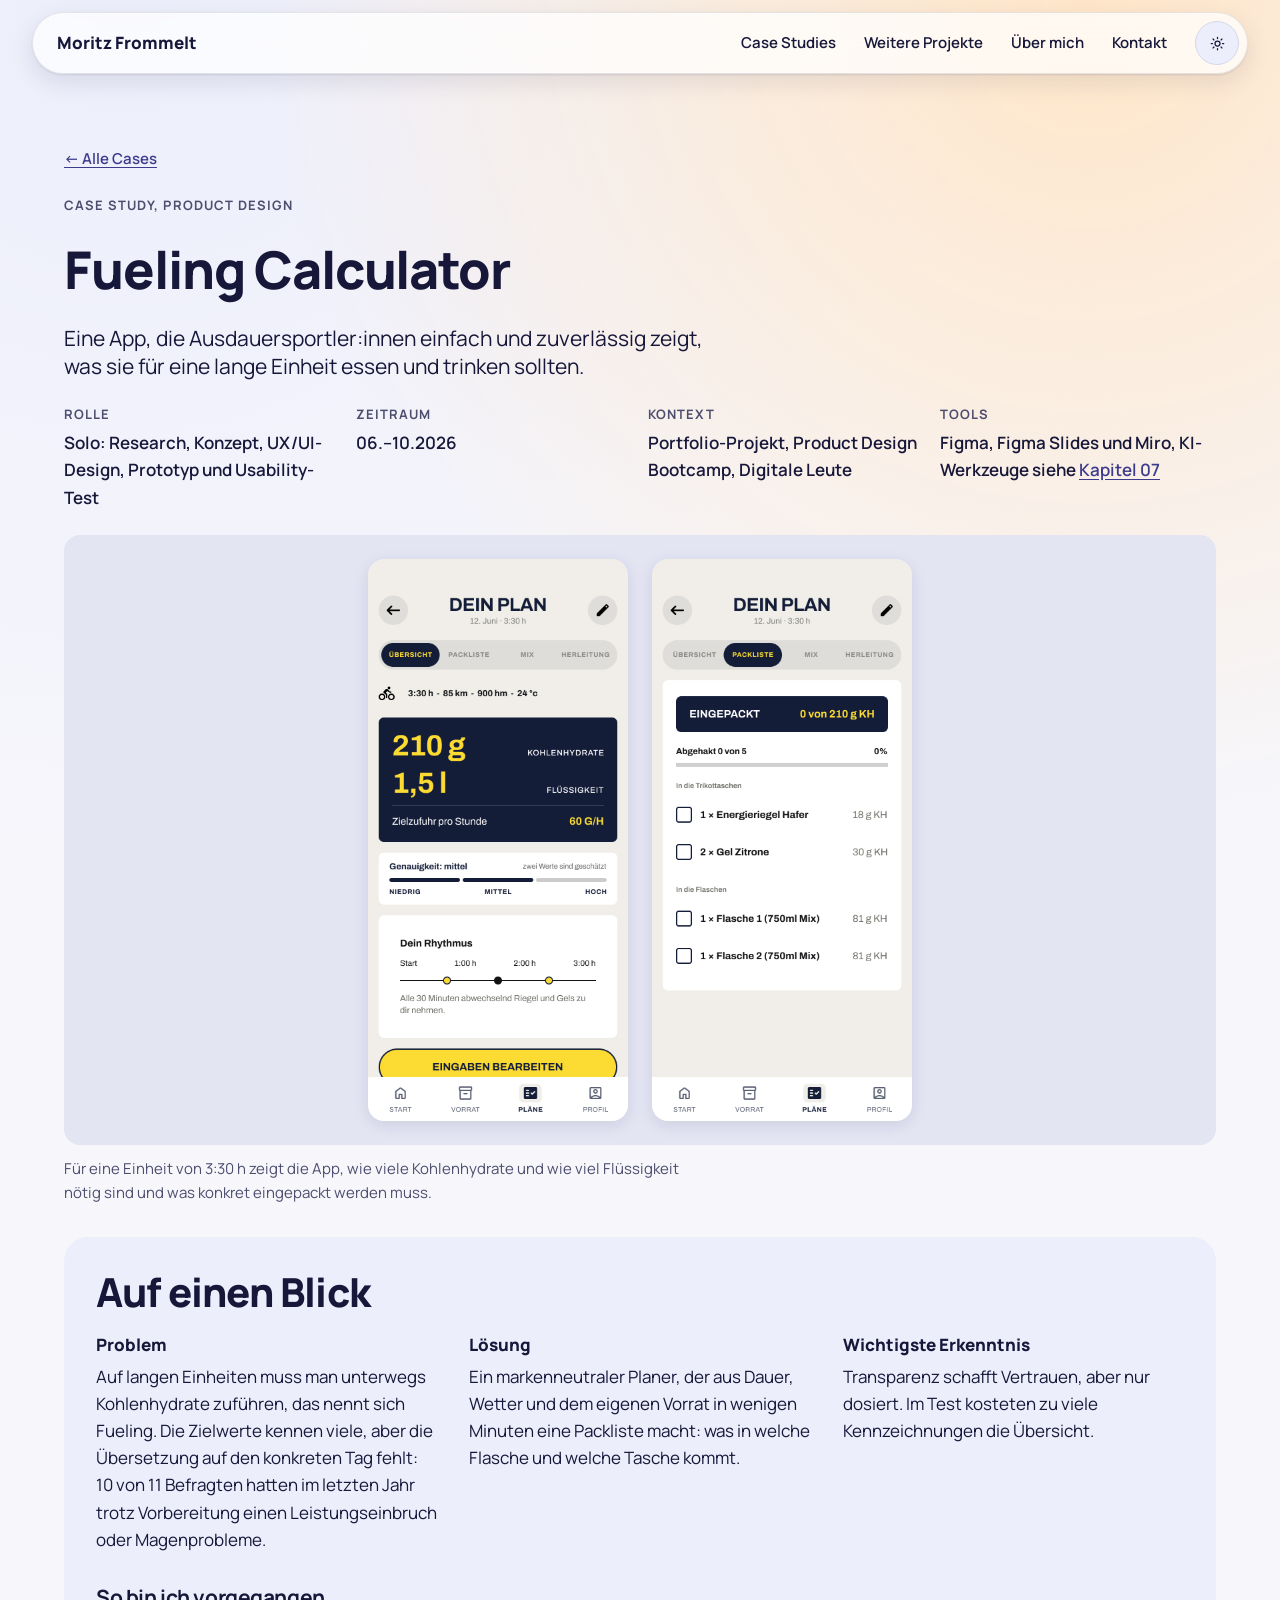
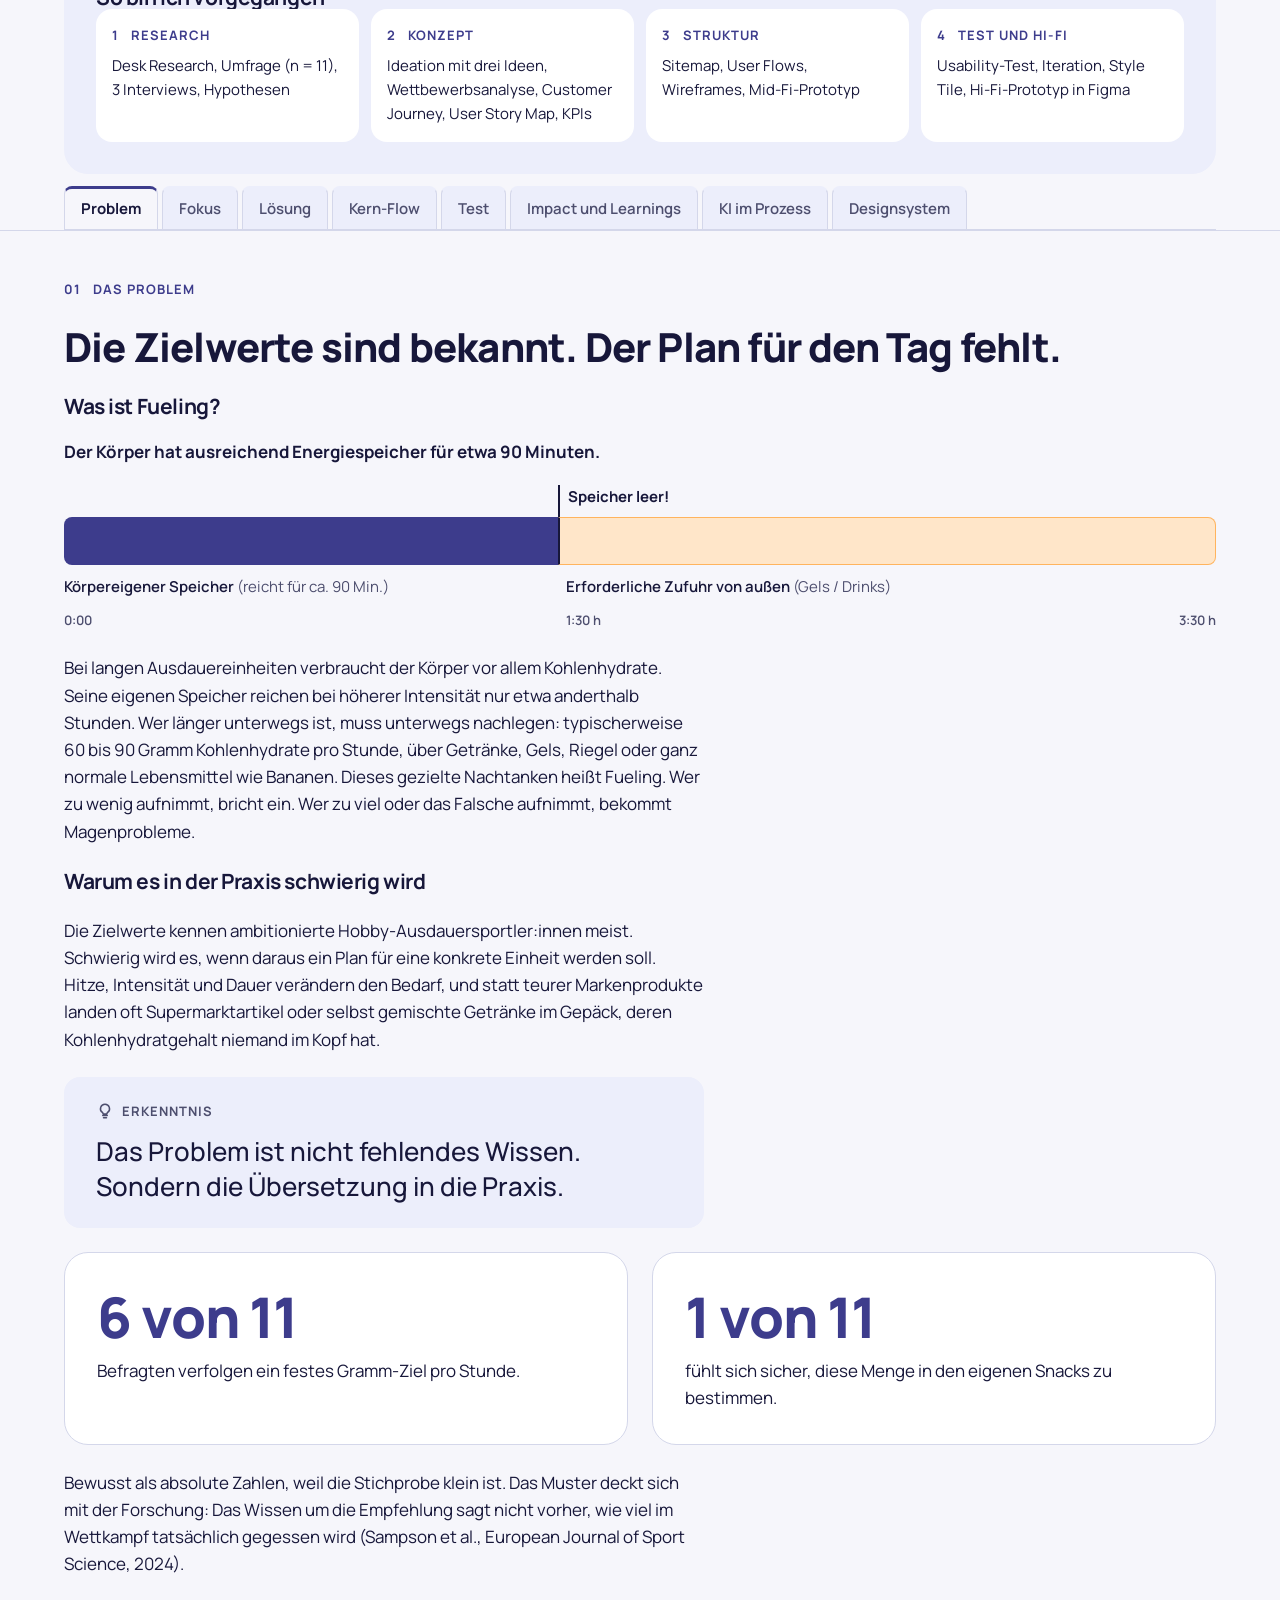
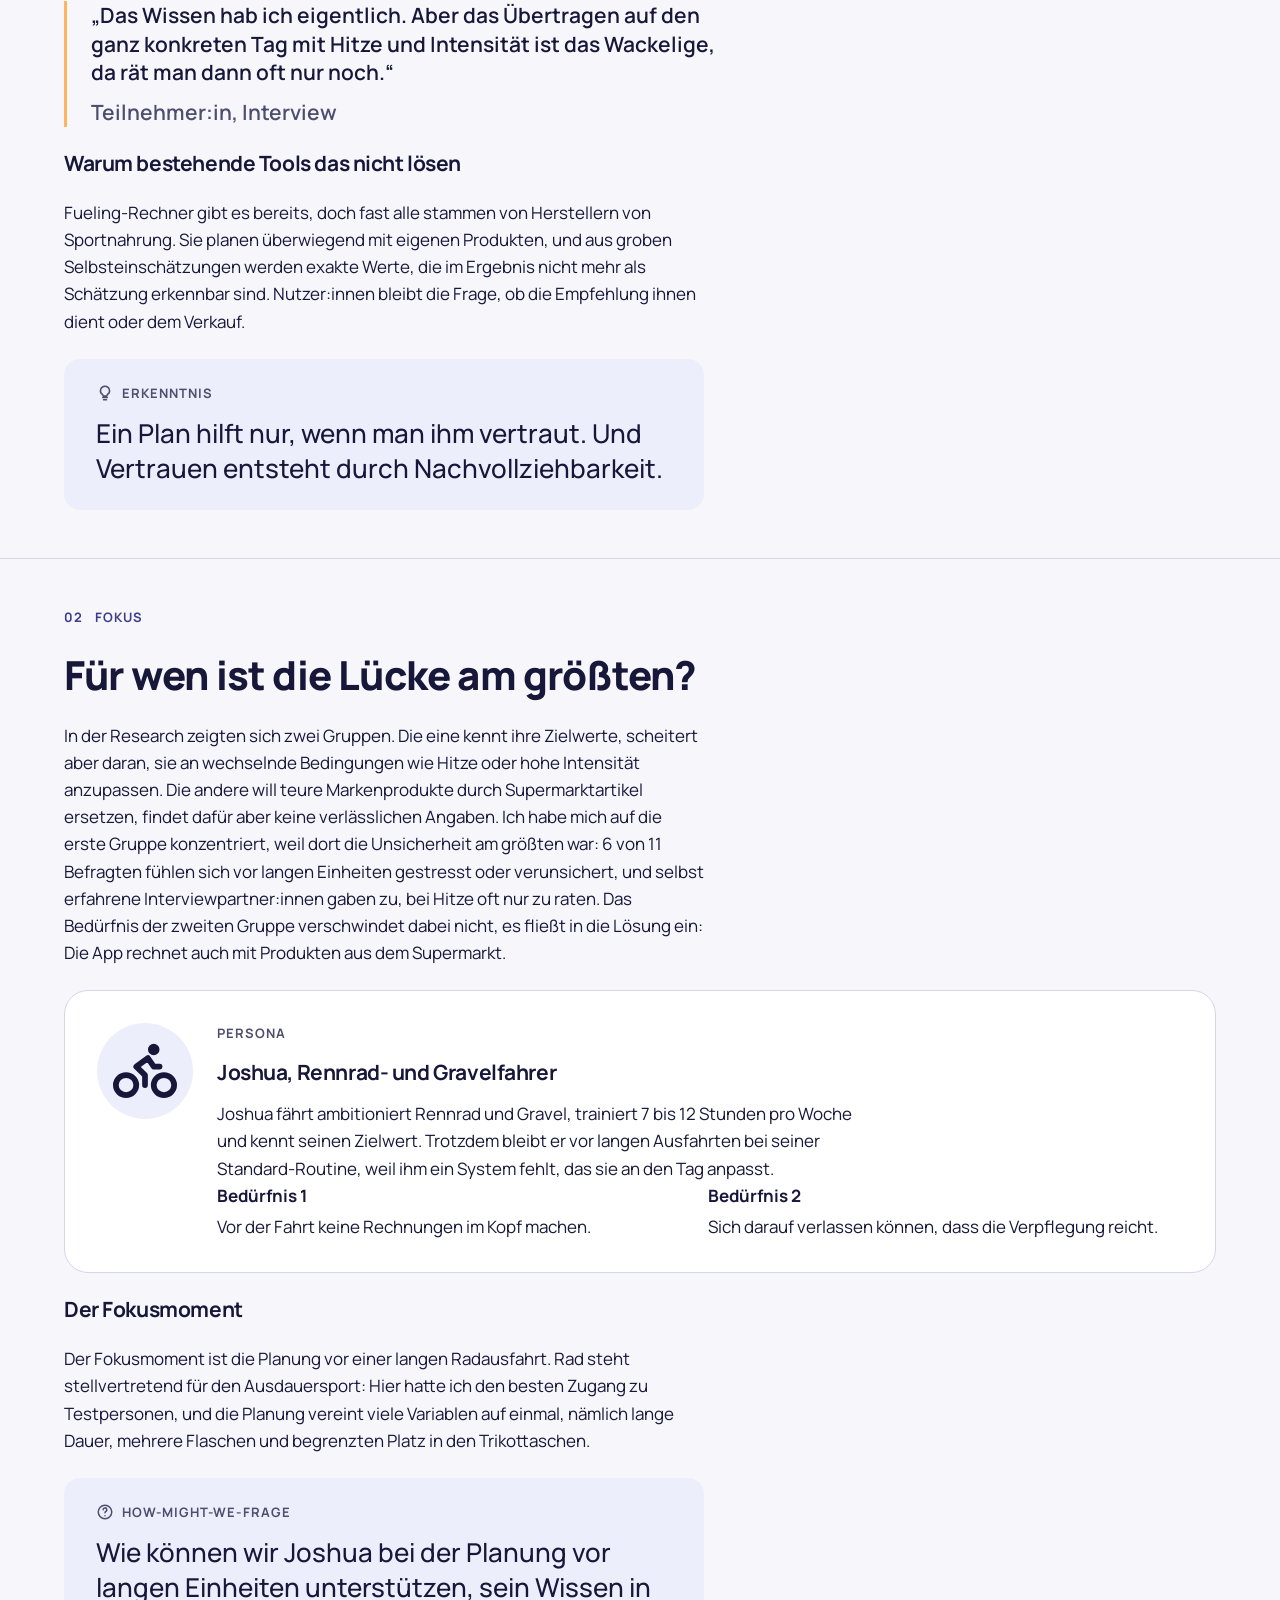
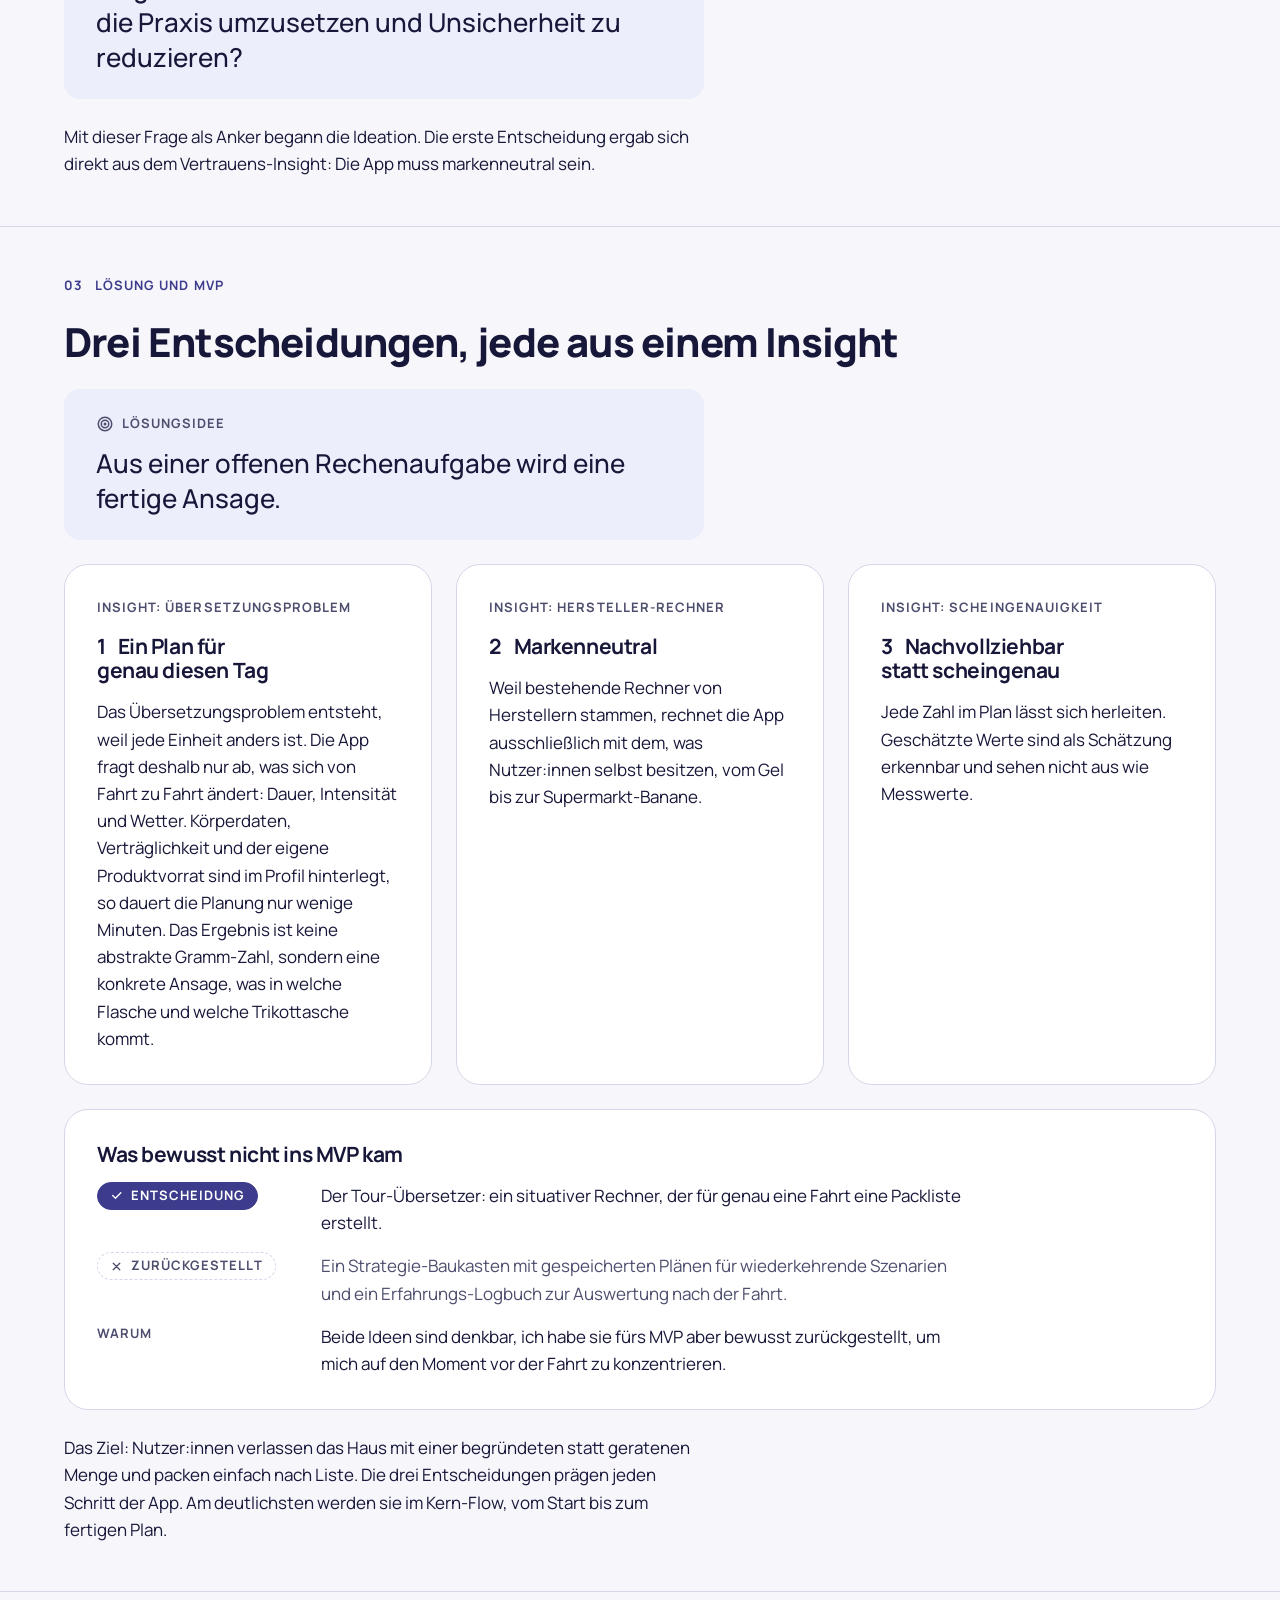
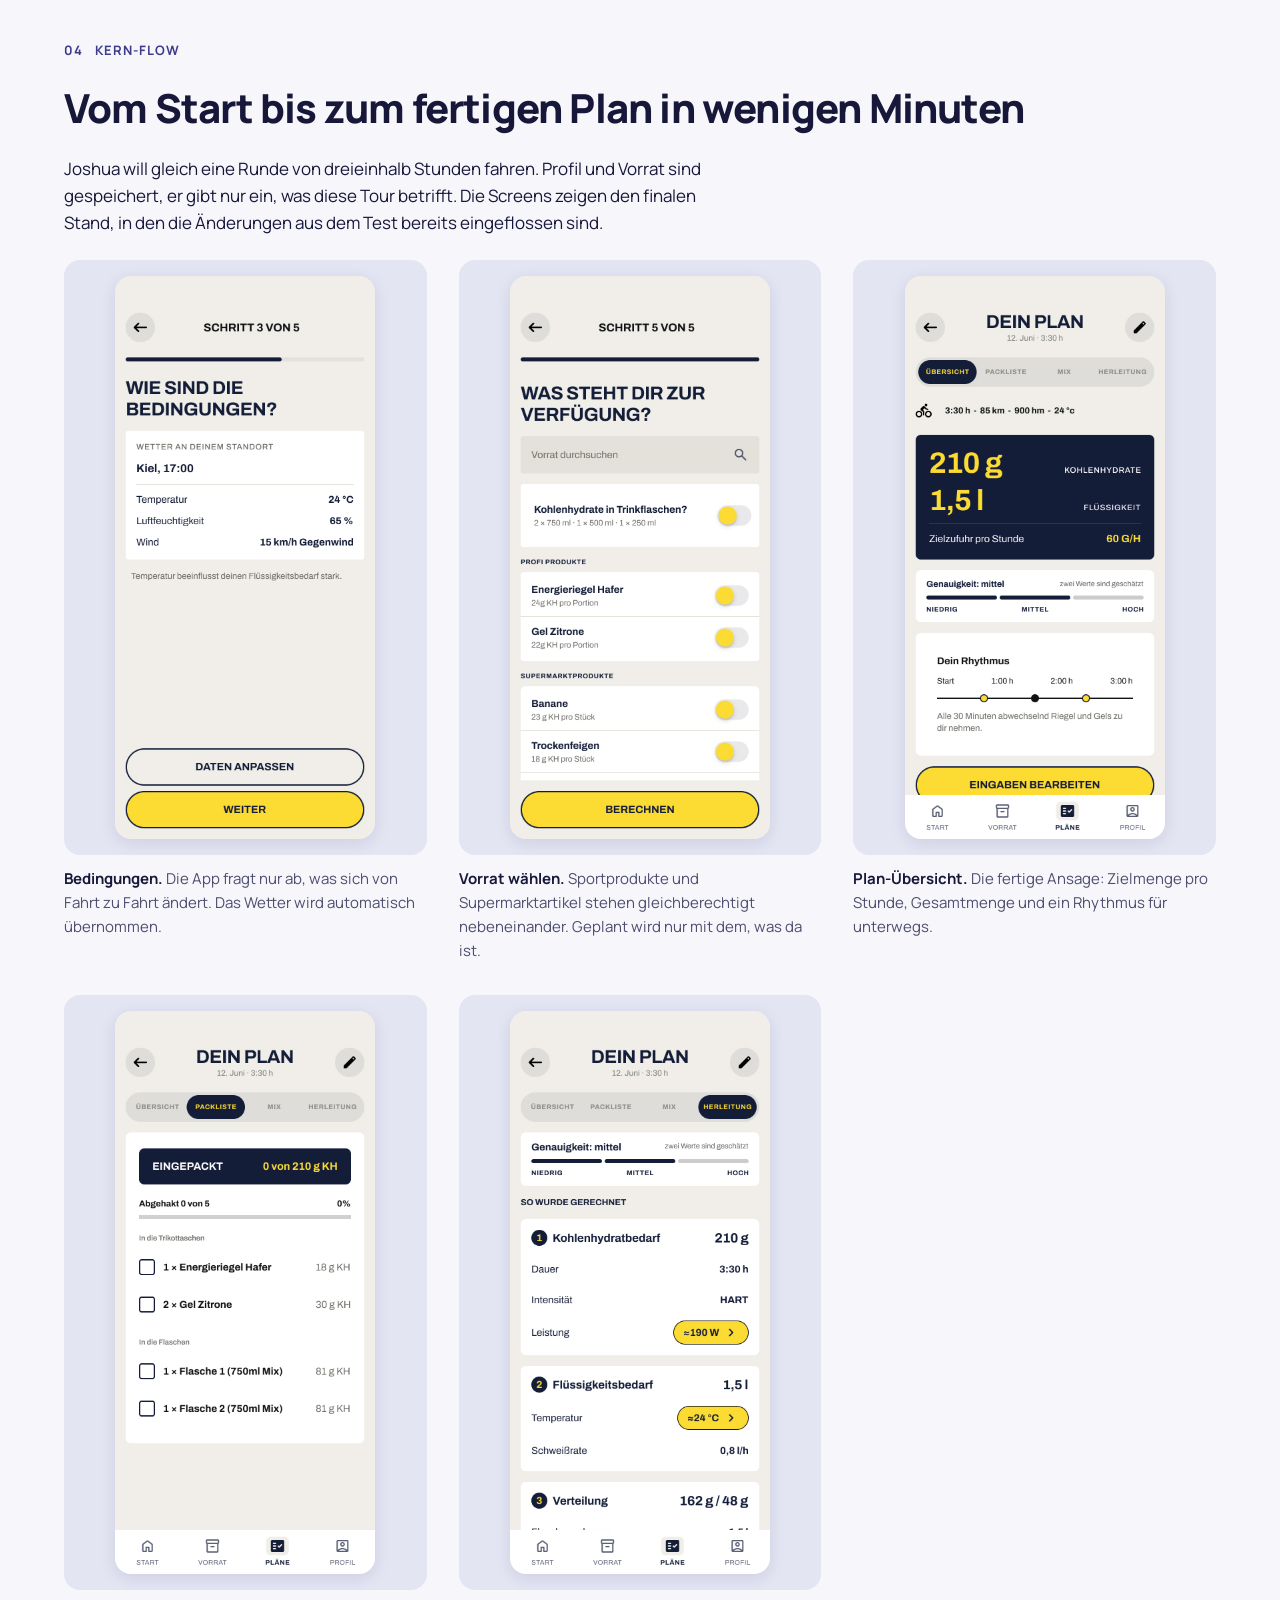
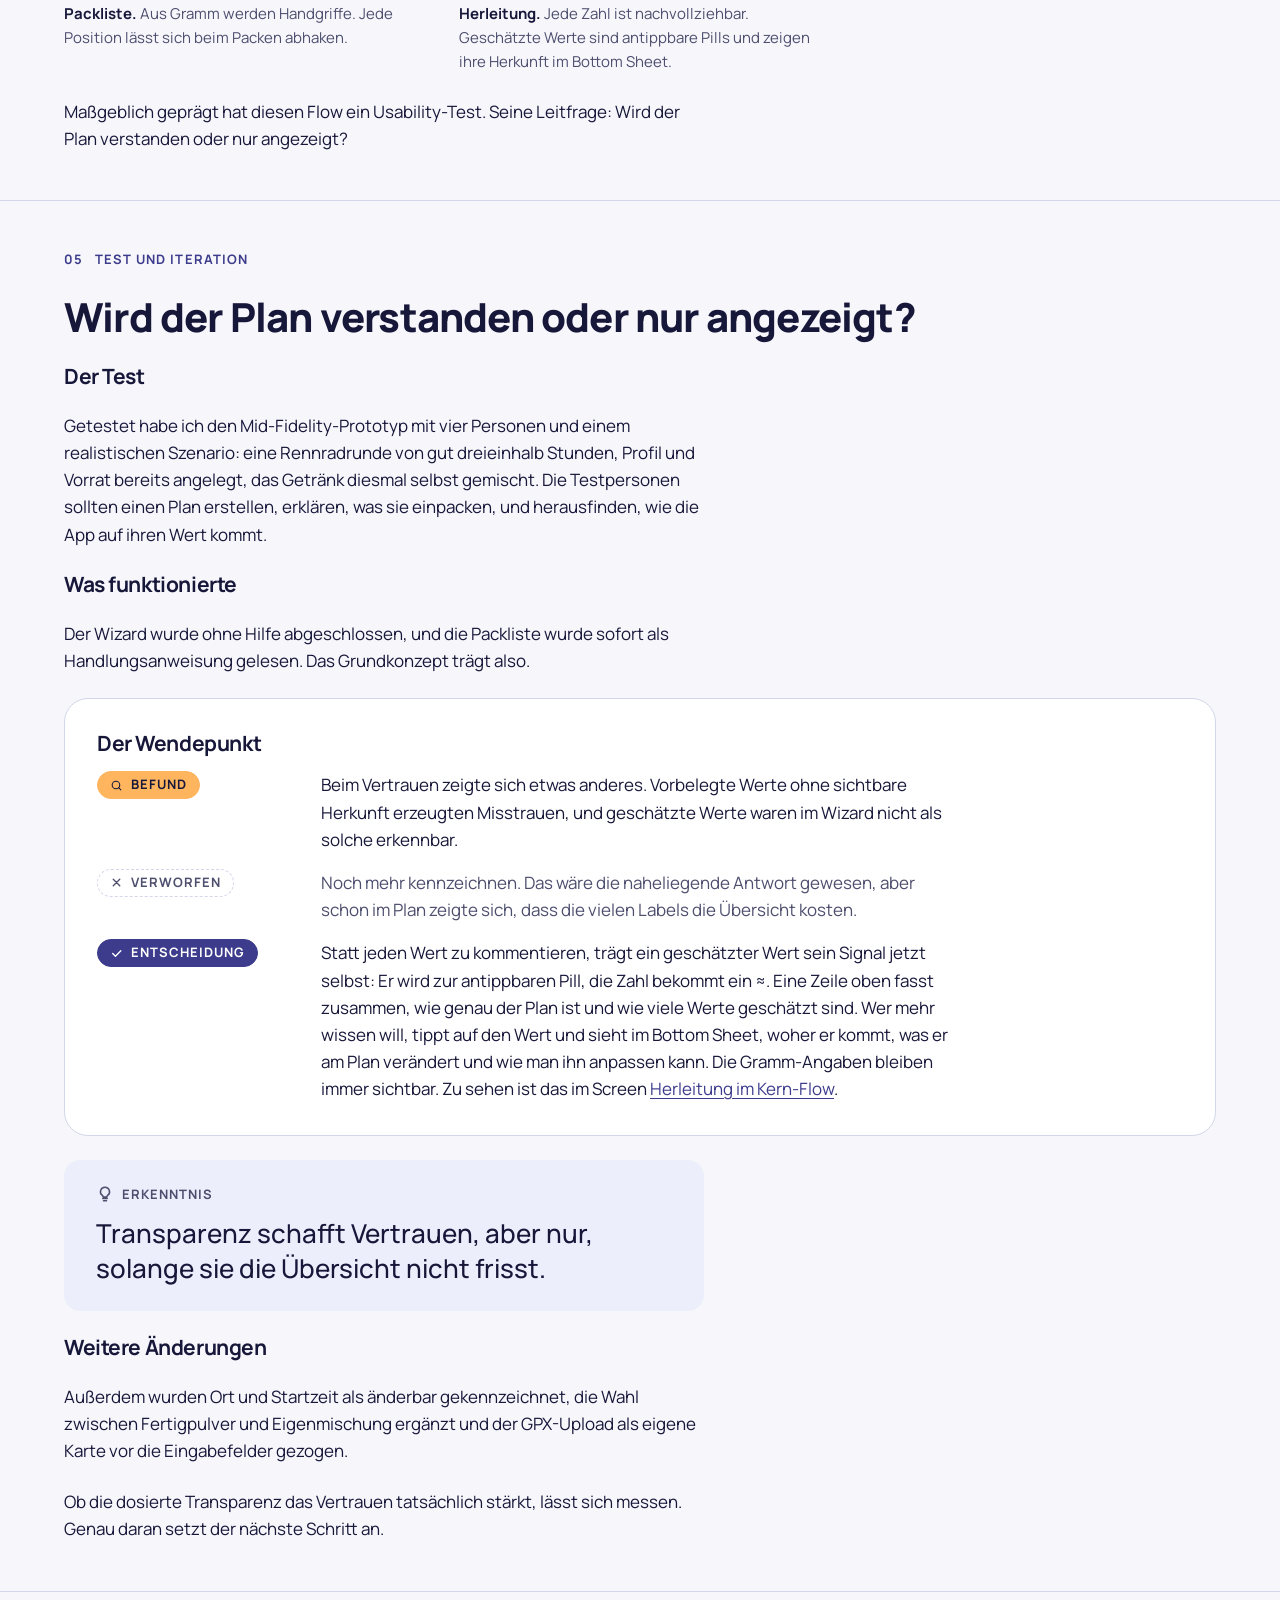
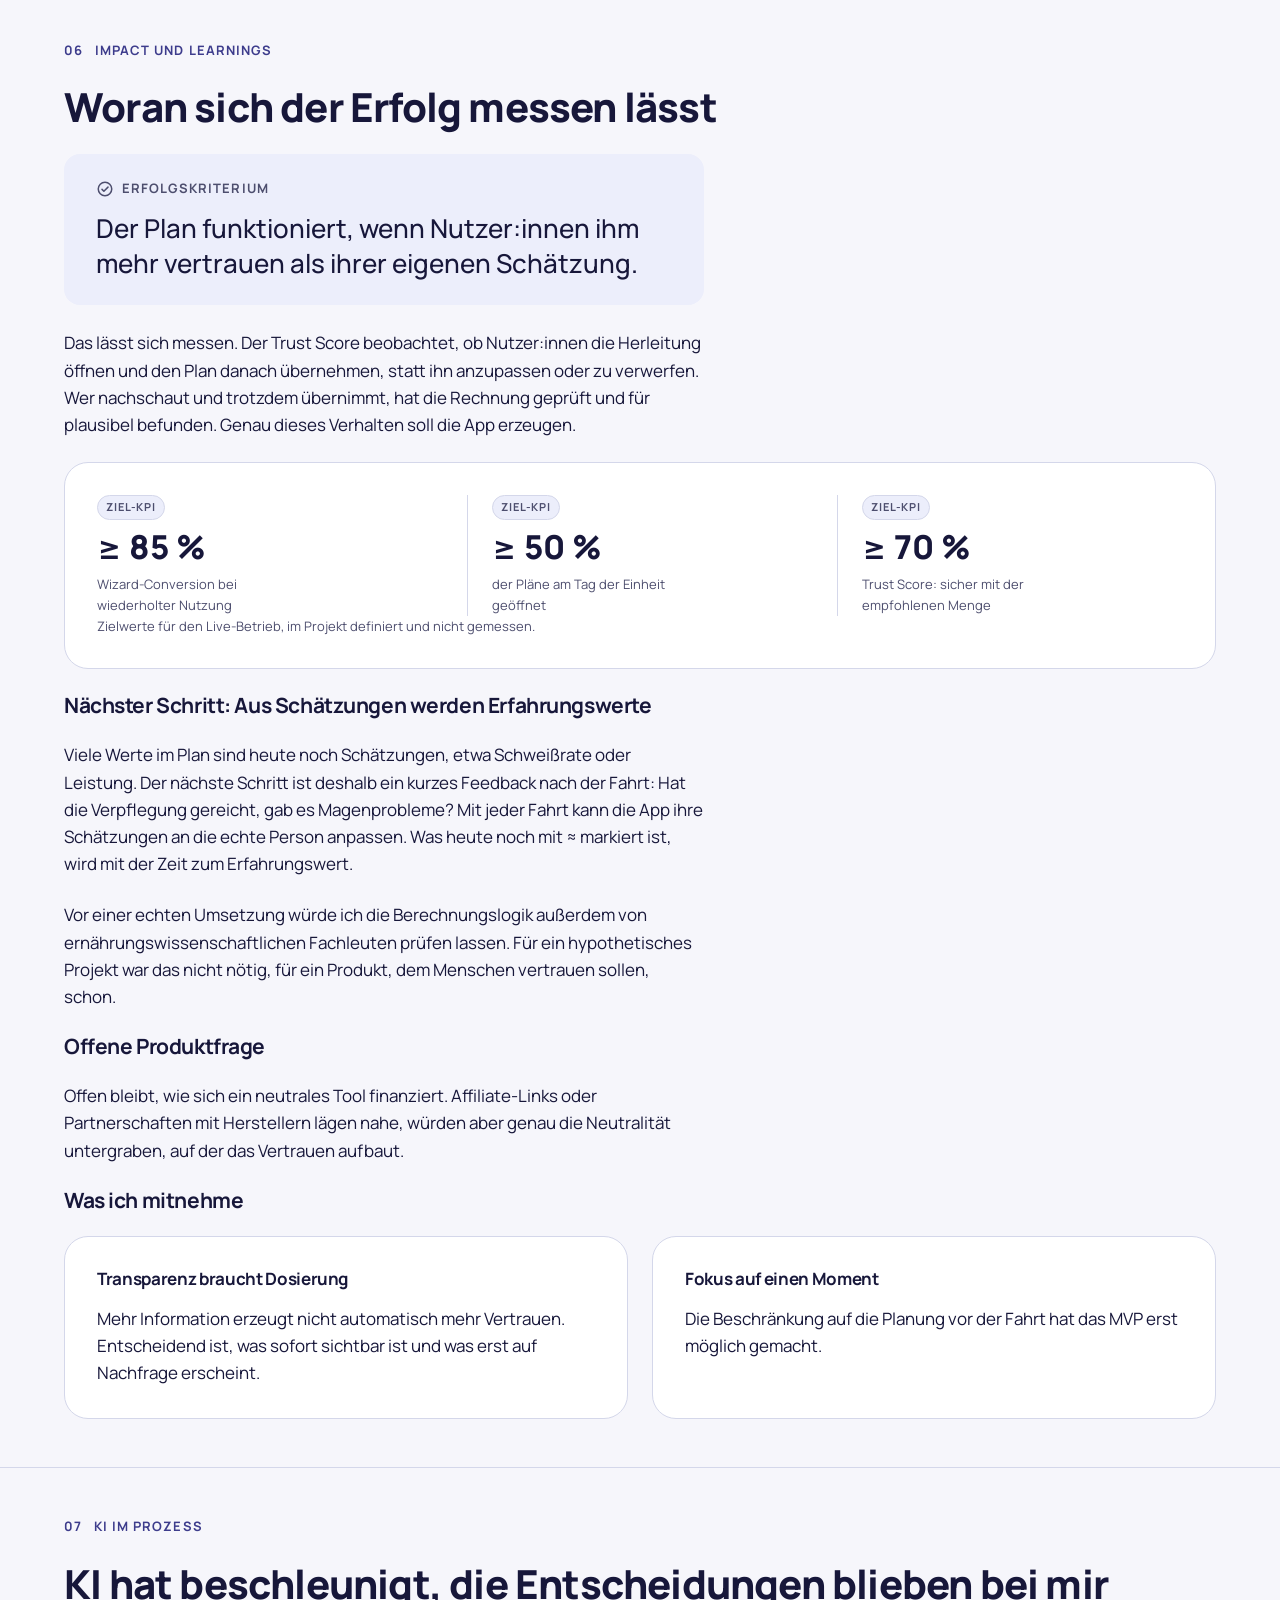
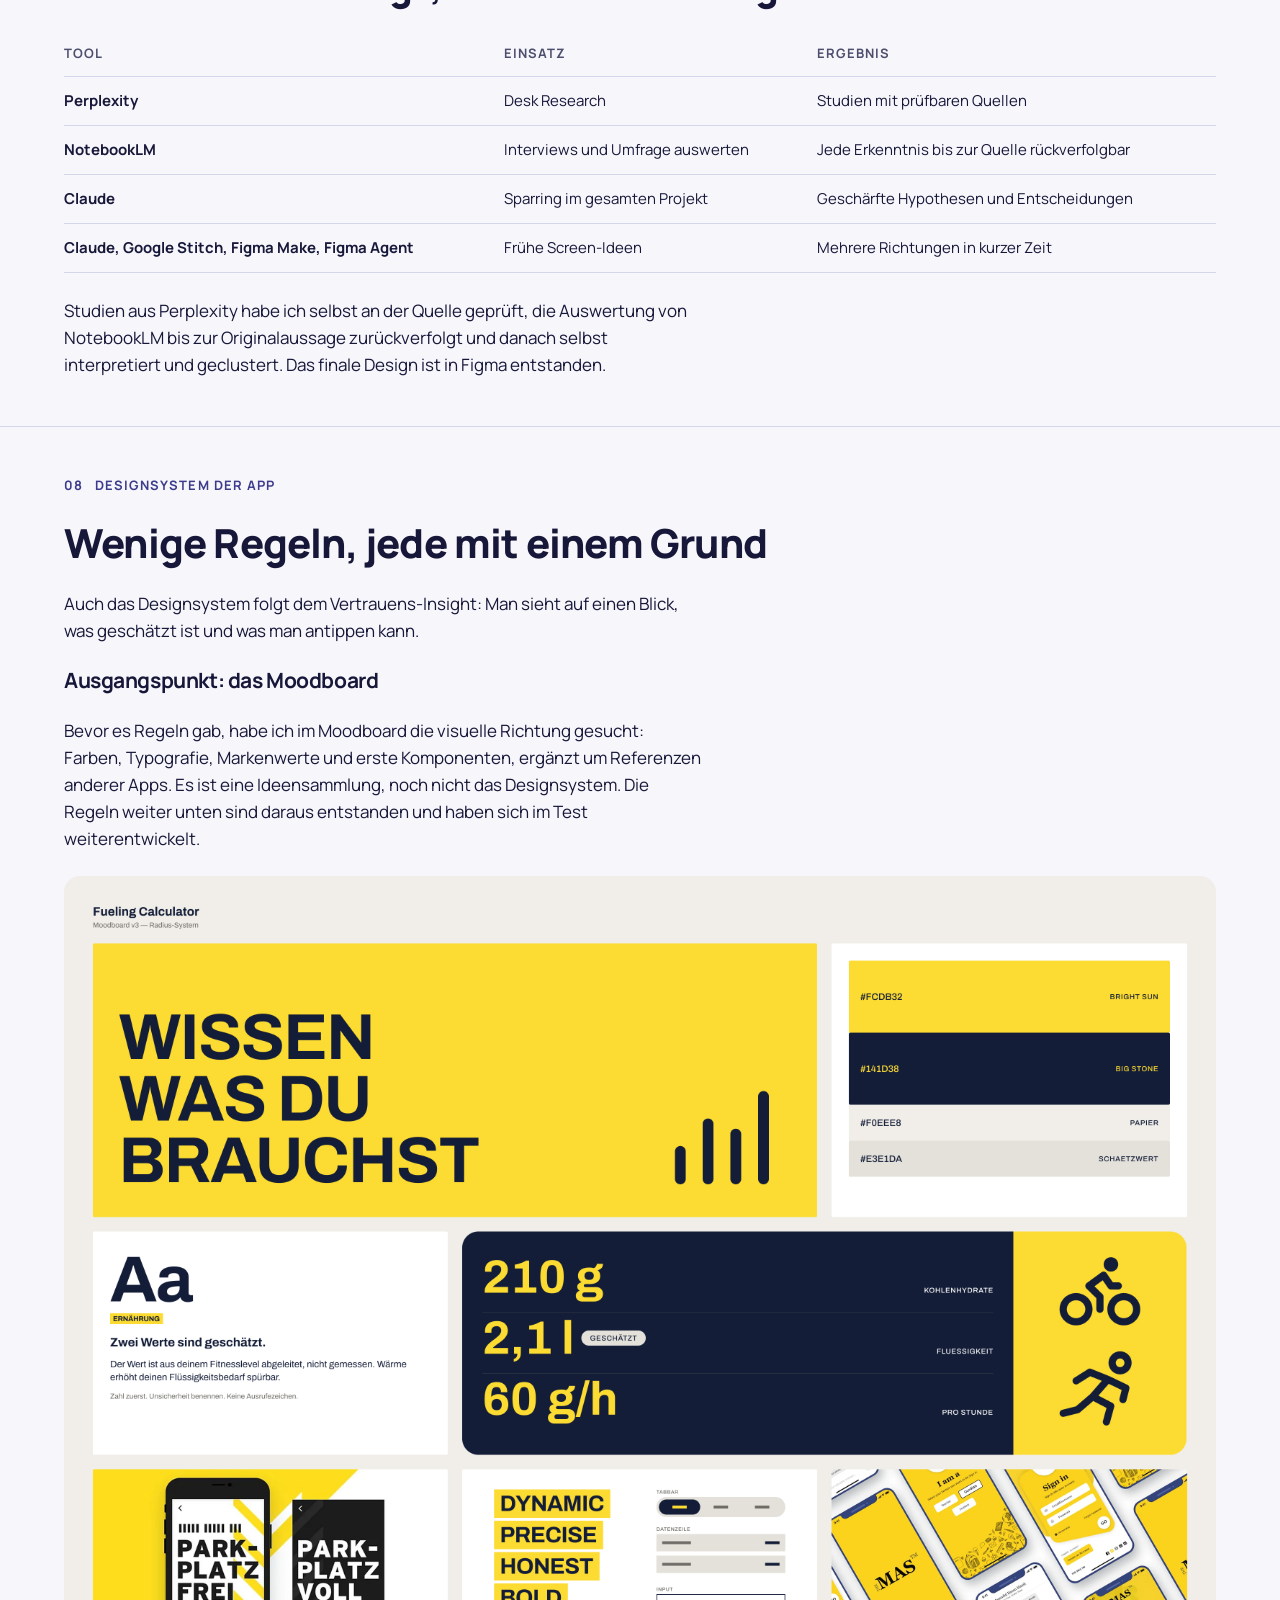
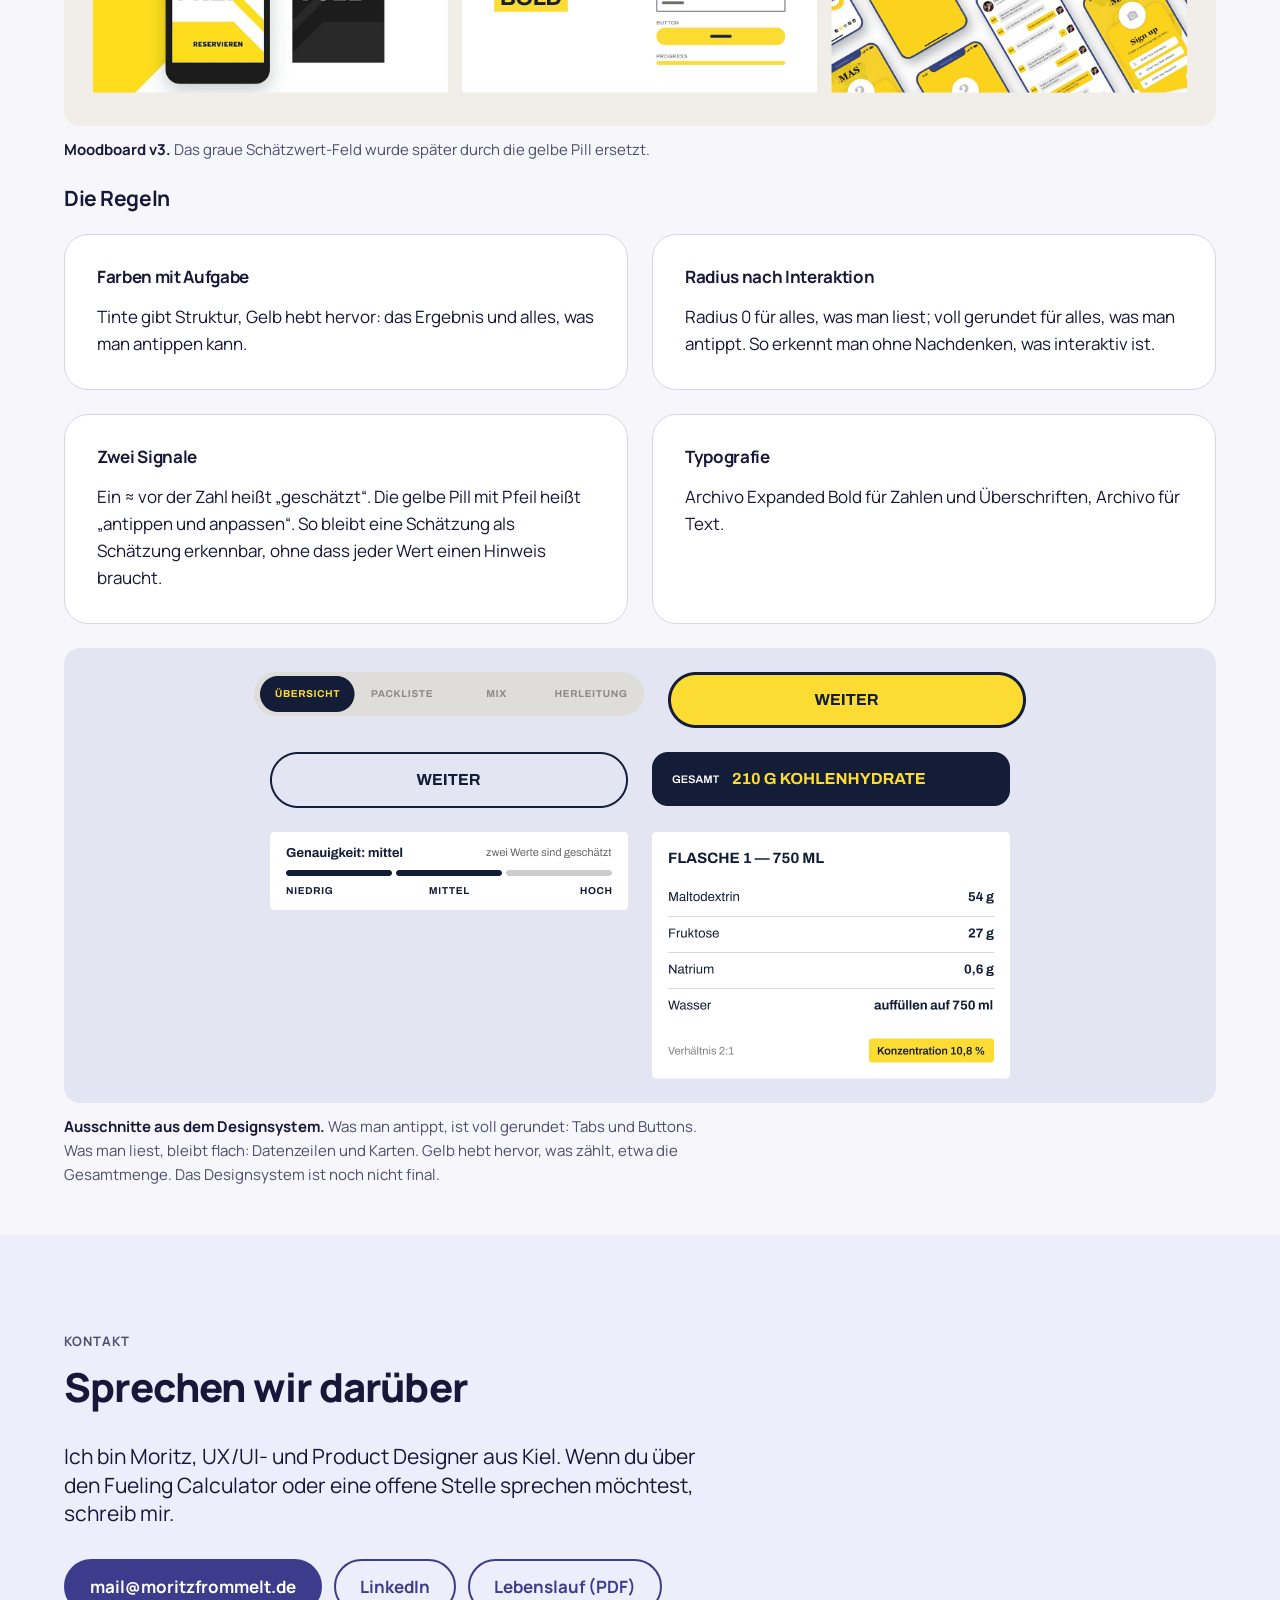
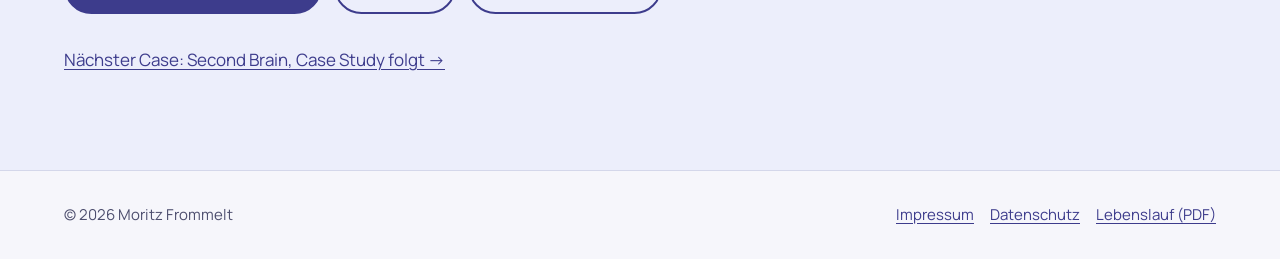
==== commit 0aa929ee: "Kapitel-Tabs, Schreibweise ohne Mittelpunkte, Einstieg verständlicher Kapitelmenü als klebende Reite" ====
--- a/case-fueling-calculator.html
+++ b/case-fueling-calculator.html
@@ -3,8 +3,8 @@
 <head>
   <meta charset="utf-8">
   <meta name="viewport" content="width=device-width, initial-scale=1">
-  <title>Fueling Calculator – Case Study · Moritz Frommelt</title>
-  <meta name="description" content="Case Study: eine markenneutrale App, die für lange Radtouren plant, was in welche Flasche und Trikottasche kommt. Research, Konzept, UI und Test.">
+  <title>Fueling Calculator: Case Study von Moritz Frommelt</title>
+  <meta name="description" content="Case Study: eine markenneutrale App, die für lange Ausdauereinheiten plant, was in welche Flasche und Tasche kommt. Research, Konzept, UI und Test.">
   <meta name="color-scheme" content="light dark">
   <link rel="stylesheet" href="style.css">
   <script>
@@ -44,14 +44,14 @@
     <section class="case-hero hero" aria-labelledby="case-titel">
       <div class="container case-hero__inner">
         <a class="breadcrumb" href="index.html#cases"><span aria-hidden="true">←</span> Alle Cases</a>
-        <span class="eyebrow">Case Study · Product Design</span>
+        <span class="eyebrow">Case Study, Product Design</span>
         <h1 id="case-titel">Fueling Calculator</h1>
         <p class="lead">Eine App, die Ausdauersportler:innen einfach und zuverlässig zeigt, was sie für eine lange Einheit essen und trinken sollten.</p>
         <dl class="meta">
-          <div><dt>Rolle</dt><dd>Solo – Research, Konzept, UX/UI-Design, Prototyp und Usability-Test</dd></div>
+          <div><dt>Rolle</dt><dd>Solo: Research, Konzept, UX/UI-Design, Prototyp und Usability-Test</dd></div>
           <div><dt>Zeitraum</dt><dd>06.–10.2026</dd></div>
           <div><dt>Kontext</dt><dd>Portfolio-Projekt, Product Design Bootcamp, Digitale Leute</dd></div>
-          <div><dt>Tools</dt><dd>Figma, Figma Slides, Miro · KI-Werkzeuge in <a href="#ki">Kapitel 07</a></dd></div>
+          <div><dt>Tools</dt><dd>Figma, Figma Slides und Miro, KI-Werkzeuge siehe <a href="#ki">Kapitel 07</a></dd></div>
         </dl>
         <figure class="figure">
           <div class="stage">
@@ -60,7 +60,7 @@
             <img class="screen" src="media/aktuelle%20Screens/MF2%20–%20Plan%20–%20Packliste.jpg" width="390" height="844"
                  alt="Packliste: ein Energieriegel und zwei Gels für die Trikottaschen, zwei Flaschen mit Mix, oben der Stand 0 von 210 g Kohlenhydraten eingepackt">
           </div>
-          <figcaption class="figure__caption">Links die Übersicht mit Zielmenge und Rhythmus, rechts die Packliste, nach der man direkt packen kann.</figcaption>
+          <figcaption class="figure__caption">Für eine Einheit von 3:30&nbsp;h zeigt die App, wie viele Kohlenhydrate und wie viel Flüssigkeit nötig sind und was konkret eingepackt werden muss.</figcaption>
         </figure>
       </div>
     </section>
@@ -76,11 +76,11 @@
           <dl>
             <div>
               <dt>Problem</dt>
-              <dd>10 von 11 Befragten hatten im letzten Jahr trotz Vorbereitung einen Hungerast oder Magenprobleme. Das Wissen ist da, die Übersetzung auf den konkreten Tag fehlt.</dd>
+              <dd>Auf langen Einheiten muss man unterwegs Kohlenhydrate zuführen, das nennt sich Fueling. Die Zielwerte kennen viele, aber die Übersetzung auf den konkreten Tag fehlt: 10 von 11 Befragten hatten im letzten Jahr trotz Vorbereitung einen Leistungseinbruch oder Magenprobleme.</dd>
             </div>
             <div>
               <dt>Lösung</dt>
-              <dd>Ein markenneutraler Planer, der aus Tour, Wetter und dem eigenen Vorrat in wenigen Minuten eine Packliste macht: was in welche Flasche und welche Trikottasche kommt.</dd>
+              <dd>Ein markenneutraler Planer, der aus Dauer, Wetter und dem eigenen Vorrat in wenigen Minuten eine Packliste macht: was in welche Flasche und welche Tasche kommt.</dd>
             </div>
             <div>
               <dt>Wichtigste Erkenntnis</dt>
@@ -93,28 +93,31 @@
           <h3>So bin ich vorgegangen</h3>
           <ol class="steps">
             <li class="steps__item">
-              <span class="eyebrow eyebrow--accent">1 · Research</span>
+              <span class="eyebrow eyebrow--accent"><span class="label-num">1</span>Research</span>
               <p>Desk Research, Umfrage (n = 11), 3 Interviews, Hypothesen</p>
             </li>
             <li class="steps__item">
-              <span class="eyebrow eyebrow--accent">2 · Konzept</span>
+              <span class="eyebrow eyebrow--accent"><span class="label-num">2</span>Konzept</span>
               <p>Ideation mit drei Ideen, Wettbewerbsanalyse, Customer Journey, User Story Map, KPIs</p>
             </li>
             <li class="steps__item">
-              <span class="eyebrow eyebrow--accent">3 · Struktur</span>
+              <span class="eyebrow eyebrow--accent"><span class="label-num">3</span>Struktur</span>
               <p>Sitemap, User Flows, Wireframes, Mid-Fi-Prototyp</p>
             </li>
             <li class="steps__item">
-              <span class="eyebrow eyebrow--accent">4 · Test und Hi-Fi</span>
+              <span class="eyebrow eyebrow--accent"><span class="label-num">4</span>Test und Hi-Fi</span>
               <p>Usability-Test, Iteration, Style Tile, Hi-Fi-Prototyp in Figma</p>
             </li>
           </ol>
         </div>
       </div>
 
-      <nav class="toc" aria-labelledby="toc-titel">
-        <p class="eyebrow" id="toc-titel">Kapitel</p>
-        <ol>
+    </section>
+
+    <!-- Kapitel-Tabs: kleben unter der Kopfzeile, aktiver Tab per Skript am Seitenende -->
+    <nav class="chapter-tabs" aria-label="Kapitel">
+      <div class="container">
+        <ol class="chapter-tabs__list">
           <li><a href="#problem">Problem</a></li>
           <li><a href="#fokus">Fokus</a></li>
           <li><a href="#loesung">Lösung</a></li>
@@ -124,13 +127,13 @@
           <li><a href="#ki">KI im Prozess</a></li>
           <li><a href="#designsystem">Designsystem</a></li>
         </ol>
-      </nav>
-    </section>
+      </div>
+    </nav>
 
     <!-- C2 · Das Problem -->
     <section class="chapter" id="problem" aria-labelledby="problem-titel">
       <div class="container">
-        <span class="eyebrow chapter__number">01 · Das Problem</span>
+        <span class="eyebrow chapter__number"><span class="label-num">01</span>Das Problem</span>
         <h2 id="problem-titel">Die Zielwerte sind bekannt. Der Plan für den Tag fehlt.</h2>
 
         <h3>Was ist Fueling?</h3>
@@ -170,7 +173,6 @@
             <span class="stat__label">fühlt sich sicher, diese Menge in den eigenen Snacks zu bestimmen.</span>
           </div>
         </div>
-        <p><span class="tag"><svg viewBox="0 0 24 24" fill="none" stroke="currentColor" stroke-width="2" stroke-linecap="round" aria-hidden="true"><path d="M4 20V10M10 20V4M16 20v-7M22 20H2"/></svg>Beleg · <span class="tag__detail">eigene Umfrage, n = 11</span></span></p>
         <p>Bewusst als absolute Zahlen, weil die Stichprobe klein ist. Das Muster deckt sich mit der Forschung: Das Wissen um die Empfehlung sagt nicht vorher, wie viel im Wettkampf tatsächlich gegessen wird (Sampson et al., European Journal of Sport Science, 2024).</p>
         <blockquote class="quote">
           <p>„Das Wissen hab ich eigentlich. Aber das Übertragen auf den ganz konkreten Tag mit Hitze und Intensität ist das Wackelige, da rät man dann oft nur noch.“</p>
@@ -190,7 +192,7 @@
     <!-- C3 · Fokus -->
     <section class="chapter" id="fokus" aria-labelledby="fokus-titel">
       <div class="container">
-        <span class="eyebrow chapter__number">02 · Fokus</span>
+        <span class="eyebrow chapter__number"><span class="label-num">02</span>Fokus</span>
         <h2 id="fokus-titel">Für wen ist die Lücke am größten?</h2>
         <p>In der Research zeigten sich zwei Gruppen. Die eine kennt ihre Zielwerte, scheitert aber daran, sie an wechselnde Bedingungen wie Hitze oder hohe Intensität anzupassen. Die andere will teure Markenprodukte durch Supermarktartikel ersetzen, findet dafür aber keine verlässlichen Angaben. Ich habe mich auf die erste Gruppe konzentriert, weil dort die Unsicherheit am größten war: 6 von 11 Befragten fühlen sich vor langen Einheiten gestresst oder verunsichert, und selbst erfahrene Interviewpartner:innen gaben zu, bei Hitze oft nur zu raten. Das Bedürfnis der zweiten Gruppe verschwindet dabei nicht, es fließt in die Lösung ein: Die App rechnet auch mit Produkten aus dem Supermarkt.</p>
 
@@ -202,7 +204,6 @@
           <div class="stack">
             <span class="eyebrow">Persona</span>
             <h3>Joshua, Rennrad- und Gravelfahrer</h3>
-            <p><span class="tag"><svg viewBox="0 0 24 24" fill="none" stroke="currentColor" stroke-width="2" stroke-linecap="round" aria-hidden="true"><path d="M4 20V10M10 20V4M16 20v-7M22 20H2"/></svg>Beleg · <span class="tag__detail">3 Interviews · Umfrage n = 11</span></span></p>
             <p>Joshua fährt ambitioniert Rennrad und Gravel, trainiert 7 bis 12 Stunden pro Woche und kennt seinen Zielwert. Trotzdem bleibt er vor langen Ausfahrten bei seiner Standard-Routine, weil ihm ein System fehlt, das sie an den Tag anpasst.</p>
             <dl>
               <div><dt>Bedürfnis 1</dt><dd>Vor der Fahrt keine Rechnungen im Kopf machen.</dd></div>
@@ -226,7 +227,7 @@
     <!-- C4 · Lösung & MVP -->
     <section class="chapter" id="loesung" aria-labelledby="loesung-titel">
       <div class="container">
-        <span class="eyebrow chapter__number">03 · Lösung und MVP</span>
+        <span class="eyebrow chapter__number"><span class="label-num">03</span>Lösung und MVP</span>
         <h2 id="loesung-titel">Drei Entscheidungen, jede aus einem Insight</h2>
 
         <div class="statement">
@@ -236,18 +237,18 @@
 
         <div class="grid grid--3">
           <article class="card stack">
-            <span class="eyebrow">Insight · Übersetzungsproblem</span>
-            <h3>1 · Ein Plan für genau diesen Tag</h3>
+            <span class="eyebrow">Insight: Übersetzungsproblem</span>
+            <h3><span class="label-num">1</span>Ein Plan für genau diesen Tag</h3>
             <p>Das Übersetzungsproblem entsteht, weil jede Einheit anders ist. Die App fragt deshalb nur ab, was sich von Fahrt zu Fahrt ändert: Dauer, Intensität und Wetter. Körperdaten, Verträglichkeit und der eigene Produktvorrat sind im Profil hinterlegt, so dauert die Planung nur wenige Minuten. Das Ergebnis ist keine abstrakte Gramm-Zahl, sondern eine konkrete Ansage, was in welche Flasche und welche Trikottasche kommt.</p>
           </article>
           <article class="card stack">
-            <span class="eyebrow">Insight · Hersteller-Rechner</span>
-            <h3>2 · Markenneutral</h3>
+            <span class="eyebrow">Insight: Hersteller-Rechner</span>
+            <h3><span class="label-num">2</span>Markenneutral</h3>
             <p>Weil bestehende Rechner von Herstellern stammen, rechnet die App ausschließlich mit dem, was Nutzer:innen selbst besitzen, vom Gel bis zur Supermarkt-Banane.</p>
           </article>
           <article class="card stack">
-            <span class="eyebrow">Insight · Scheingenauigkeit</span>
-            <h3>3 · Nachvollziehbar statt scheingenau</h3>
+            <span class="eyebrow">Insight: Scheingenauigkeit</span>
+            <h3><span class="label-num">3</span>Nachvollziehbar statt scheingenau</h3>
             <p>Jede Zahl im Plan lässt sich herleiten. Geschätzte Werte sind als Schätzung erkennbar und sehen nicht aus wie Messwerte.</p>
           </article>
         </div>
@@ -276,7 +277,7 @@
     <!-- C5 · Kern-Flow -->
     <section class="chapter" id="kern-flow" aria-labelledby="flow-titel">
       <div class="container">
-        <span class="eyebrow chapter__number">04 · Kern-Flow</span>
+        <span class="eyebrow chapter__number"><span class="label-num">04</span>Kern-Flow</span>
         <h2 id="flow-titel">Vom Start bis zum fertigen Plan in wenigen Minuten</h2>
         <p>Joshua will gleich eine Runde von dreieinhalb Stunden fahren. Profil und Vorrat sind gespeichert, er gibt nur ein, was diese Tour betrifft. Die Screens zeigen den finalen Stand, in den die Änderungen aus dem Test bereits eingeflossen sind.</p>
 
@@ -315,7 +316,7 @@
     <!-- C6 · Testing & Iteration -->
     <section class="chapter" id="test" aria-labelledby="test-titel">
       <div class="container">
-        <span class="eyebrow chapter__number">05 · Test und Iteration</span>
+        <span class="eyebrow chapter__number"><span class="label-num">05</span>Test und Iteration</span>
         <h2 id="test-titel">Wird der Plan verstanden oder nur angezeigt?</h2>
 
         <h3>Der Test</h3>
@@ -368,7 +369,7 @@
     <!-- C7 · Impact, Next Step & Learnings -->
     <section class="chapter" id="impact" aria-labelledby="impact-titel">
       <div class="container">
-        <span class="eyebrow chapter__number">06 · Impact und Learnings</span>
+        <span class="eyebrow chapter__number"><span class="label-num">06</span>Impact und Learnings</span>
         <h2 id="impact-titel">Woran sich der Erfolg messen lässt</h2>
 
         <div class="statement">
@@ -423,7 +424,7 @@
     <!-- C8 · KI im Prozess -->
     <section class="chapter" id="ki" aria-labelledby="ki-titel">
       <div class="container">
-        <span class="eyebrow chapter__number">07 · KI im Prozess</span>
+        <span class="eyebrow chapter__number"><span class="label-num">07</span>KI im Prozess</span>
         <h2 id="ki-titel">KI hat beschleunigt, die Entscheidungen blieben bei mir</h2>
         <div class="table-scroll">
           <table class="data-table">
@@ -445,7 +446,7 @@
     <!-- C9 · Designsystem (nur Webseite, Quelle: case-study-fueling-calculator.md) -->
     <section class="chapter" id="designsystem" aria-labelledby="ds-titel">
       <div class="container">
-        <span class="eyebrow chapter__number">08 · Designsystem der App</span>
+        <span class="eyebrow chapter__number"><span class="label-num">08</span>Designsystem der App</span>
         <h2 id="ds-titel">Wenige Regeln, jede mit einem Grund</h2>
         <p>Auch das Designsystem folgt dem Vertrauens-Insight: Man sieht auf einen Blick, was geschätzt ist und was man antippen kann.</p>
         <h3>Ausgangspunkt: das Moodboard</h3>
@@ -498,7 +499,7 @@
           <a class="button button--secondary" href="https://www.linkedin.com/in/moritzfrommelt" target="_blank" rel="noopener">LinkedIn</a>
           <a class="button button--secondary" href="unterlagen/Lebenslauf_Moritz-Frommelt_final.pdf">Lebenslauf (PDF)</a>
         </div>
-        <p><a href="index.html#cases">Nächster Case: Second Brain – Case Study folgt <span aria-hidden="true">→</span></a></p>
+        <p><a href="index.html#cases">Nächster Case: Second Brain, Case Study folgt <span aria-hidden="true">→</span></a></p>
       </div>
     </section>
   </main>
@@ -536,5 +537,40 @@
       });
     })();
   </script>
+  <script>
+    // Kapitel-Tabs: markiert beim Scrollen das Kapitel, in dem man gerade liest
+    (function () {
+      var nav = document.querySelector('.chapter-tabs');
+      if (!nav) return;
+      var list = nav.querySelector('.chapter-tabs__list');
+      var links = Array.prototype.slice.call(nav.querySelectorAll('a'));
+      var sections = links.map(function (a) { return document.querySelector(a.getAttribute('href')); });
+      var current = null;
+      function update() {
+        var line = nav.getBoundingClientRect().bottom + 32; // Toleranz, damit ein angesprungenes Kapitel sicher aktiv ist
+        var active = null;
+        sections.forEach(function (section, i) {
+          if (section && section.getBoundingClientRect().top <= line) active = links[i];
+        });
+        if (active === current) return;
+        if (current) current.removeAttribute('aria-current');
+        current = active;
+        if (!current) return;
+        current.setAttribute('aria-current', 'location');
+        var left = current.offsetLeft - list.offsetLeft;
+        if (left < list.scrollLeft || left + current.offsetWidth > list.scrollLeft + list.clientWidth) {
+          list.scrollLeft = left - (list.clientWidth - current.offsetWidth) / 2;
+        }
+      }
+      var ticking = false;
+      window.addEventListener('scroll', function () {
+        if (ticking) return;
+        ticking = true;
+        window.requestAnimationFrame(function () { update(); ticking = false; });
+      }, { passive: true });
+      window.addEventListener('resize', update);
+      update();
+    })();
+  </script>
 </body>
 </html>
--- a/style.css
+++ b/style.css
@@ -104,6 +104,8 @@
   --size-toggle: 2.75rem;
   --gutter: var(--space-4);
   --header-offset: 6rem;
+  --tabs-top: 5rem;
+  --height-tabs: 3.5rem;
   --width-timeline-label: 11rem;
   --width-turn-label: 13rem;
   --width-statement: 30ch;
@@ -423,6 +425,8 @@
   color: var(--color-text-muted);
 }
 .eyebrow--accent { color: var(--color-primary); }
+/* Nummer vor Überzeile oder Titel, mit Abstand statt Trennzeichen */
+.label-num { margin-right: var(--space-3); }
 
 .lead { font-size: var(--text-lg); line-height: var(--leading-snug); }
 .muted { color: var(--color-text-muted); }
@@ -706,25 +710,51 @@
 .glance dt { font-weight: var(--weight-extrabold); }
 .glance dd { margin: var(--space-1) 0 0; }
 
-.toc ol {
+/* Kapitel-Tabs: wie Reiter an einem Papierstapel, kleben unter der Kopfzeile */
+.chapter-tabs {
+  position: sticky;
+  top: 0;
+  z-index: 40;
+  background: var(--color-bg);
+}
+@media (min-width: 60em) { .chapter-tabs { top: var(--tabs-top); } }
+.chapter-tabs__list {
   display: flex;
-  flex-wrap: wrap;
-  gap: var(--space-2);
+  gap: var(--space-1);
+  margin: 0;
+  padding: var(--space-3) 0 0;
   list-style: none;
-  padding: 0;
-  margin: var(--space-3) 0 0;
-}
-.toc a {
-  display: inline-block;
+  overflow-x: auto;
+  scrollbar-width: none;
+  border-bottom: var(--border-width) solid var(--color-border);
+}
+.chapter-tabs__list::-webkit-scrollbar { display: none; }
+.chapter-tabs__list li { flex: none; }
+.chapter-tabs a {
+  display: block;
+  margin-bottom: calc(var(--border-width) * -1);
   padding: var(--space-2) var(--space-4);
   font-size: var(--text-sm);
   font-weight: var(--weight-semibold);
+  white-space: nowrap;
   text-decoration: none;
+  color: var(--color-text-muted);
+  background: var(--color-surface-tint);
   border: var(--border-width) solid var(--color-border);
-  border-radius: var(--radius-pill);
-  background: var(--color-surface);
-}
-.toc a:hover { border-color: var(--color-primary); }
+  border-top: var(--focus-width) solid transparent;
+  border-radius: var(--radius-sm) var(--radius-sm) 0 0;
+}
+.chapter-tabs a:hover { color: var(--color-text); }
+.chapter-tabs a[aria-current] {
+  color: var(--color-text);
+  font-weight: var(--weight-bold);
+  background: var(--color-bg);
+  border-top-color: var(--color-primary);
+  border-bottom-color: var(--color-bg);
+}
+.chapter-tabs a:focus-visible { outline-offset: calc(var(--focus-width) * -1); }
+html:has(.chapter-tabs) { scroll-padding-top: var(--height-tabs); }
+@media (min-width: 60em) { html:has(.chapter-tabs) { scroll-padding-top: calc(var(--tabs-top) + var(--height-tabs)); } }
 
 .chapter { padding-block: var(--space-7); border-top: var(--border-width) solid var(--color-border); }
 .chapter > .container > * + * { margin-top: var(--space-5); }
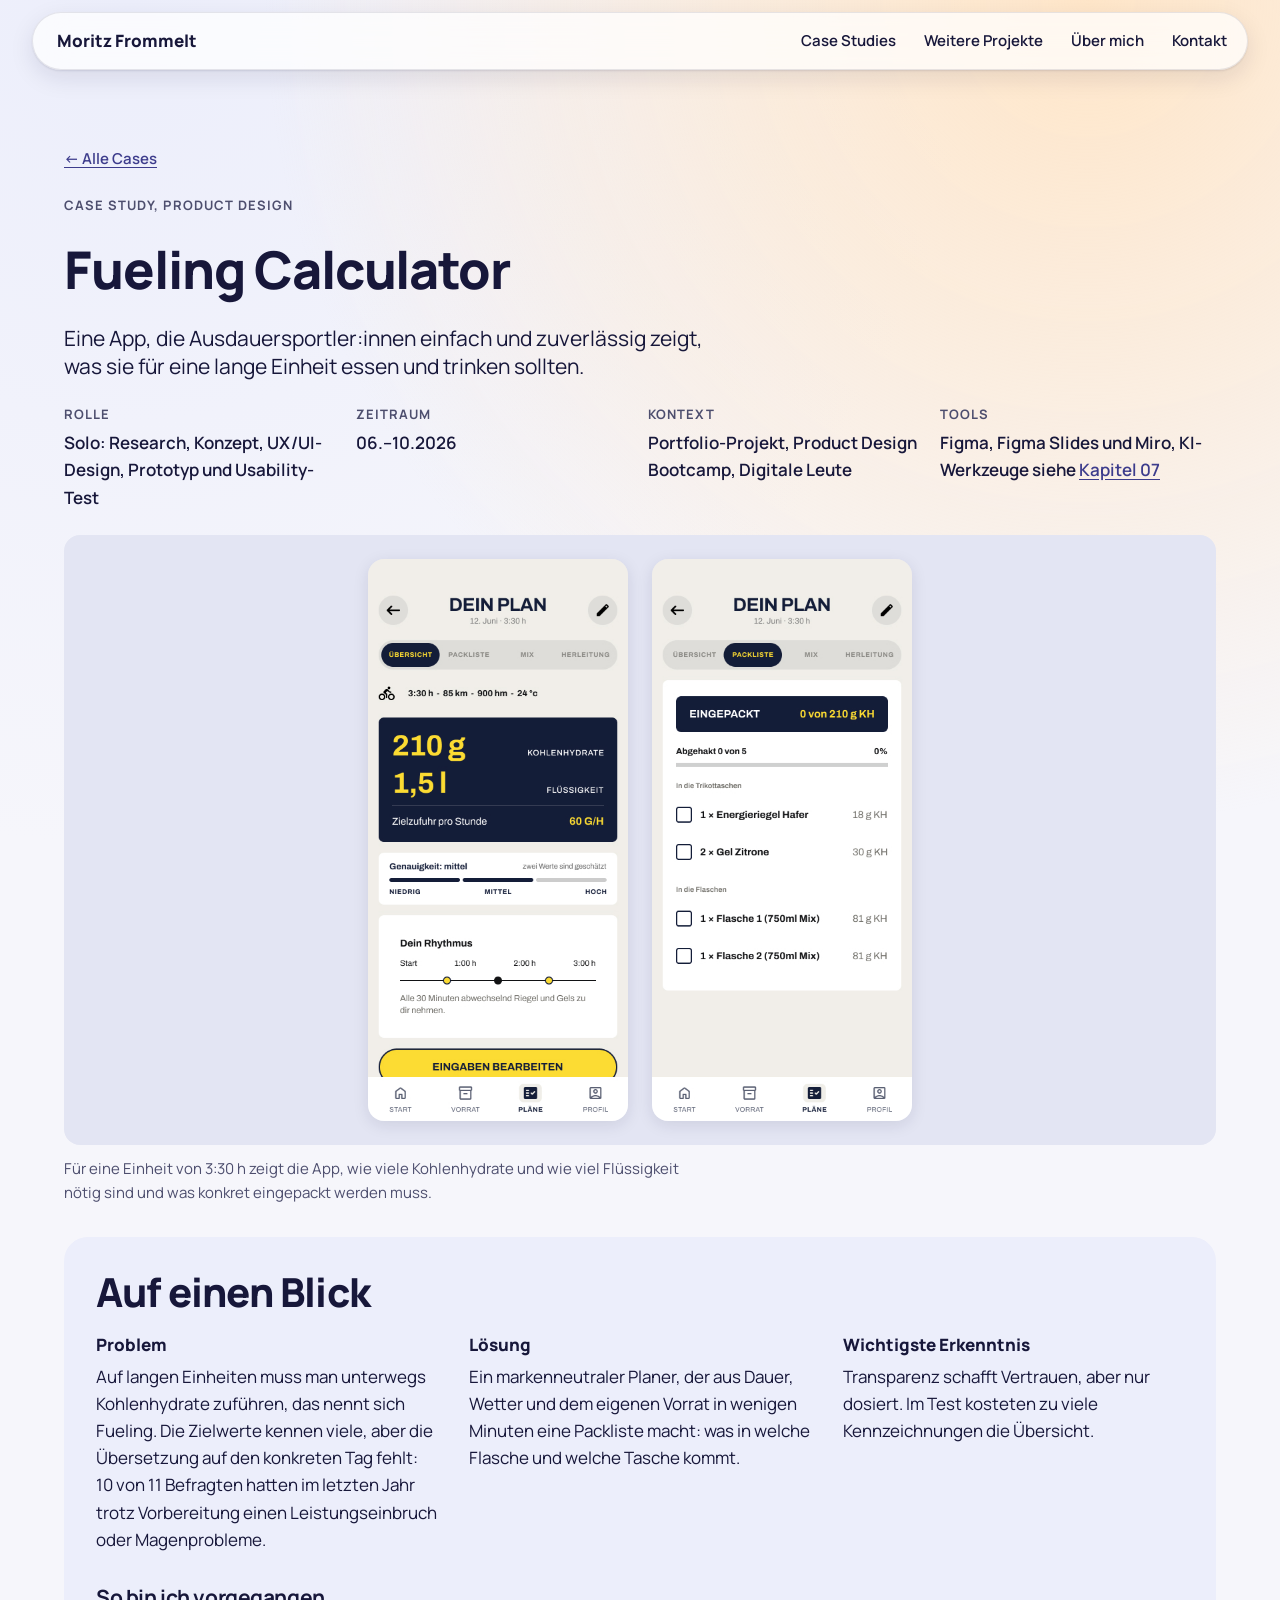
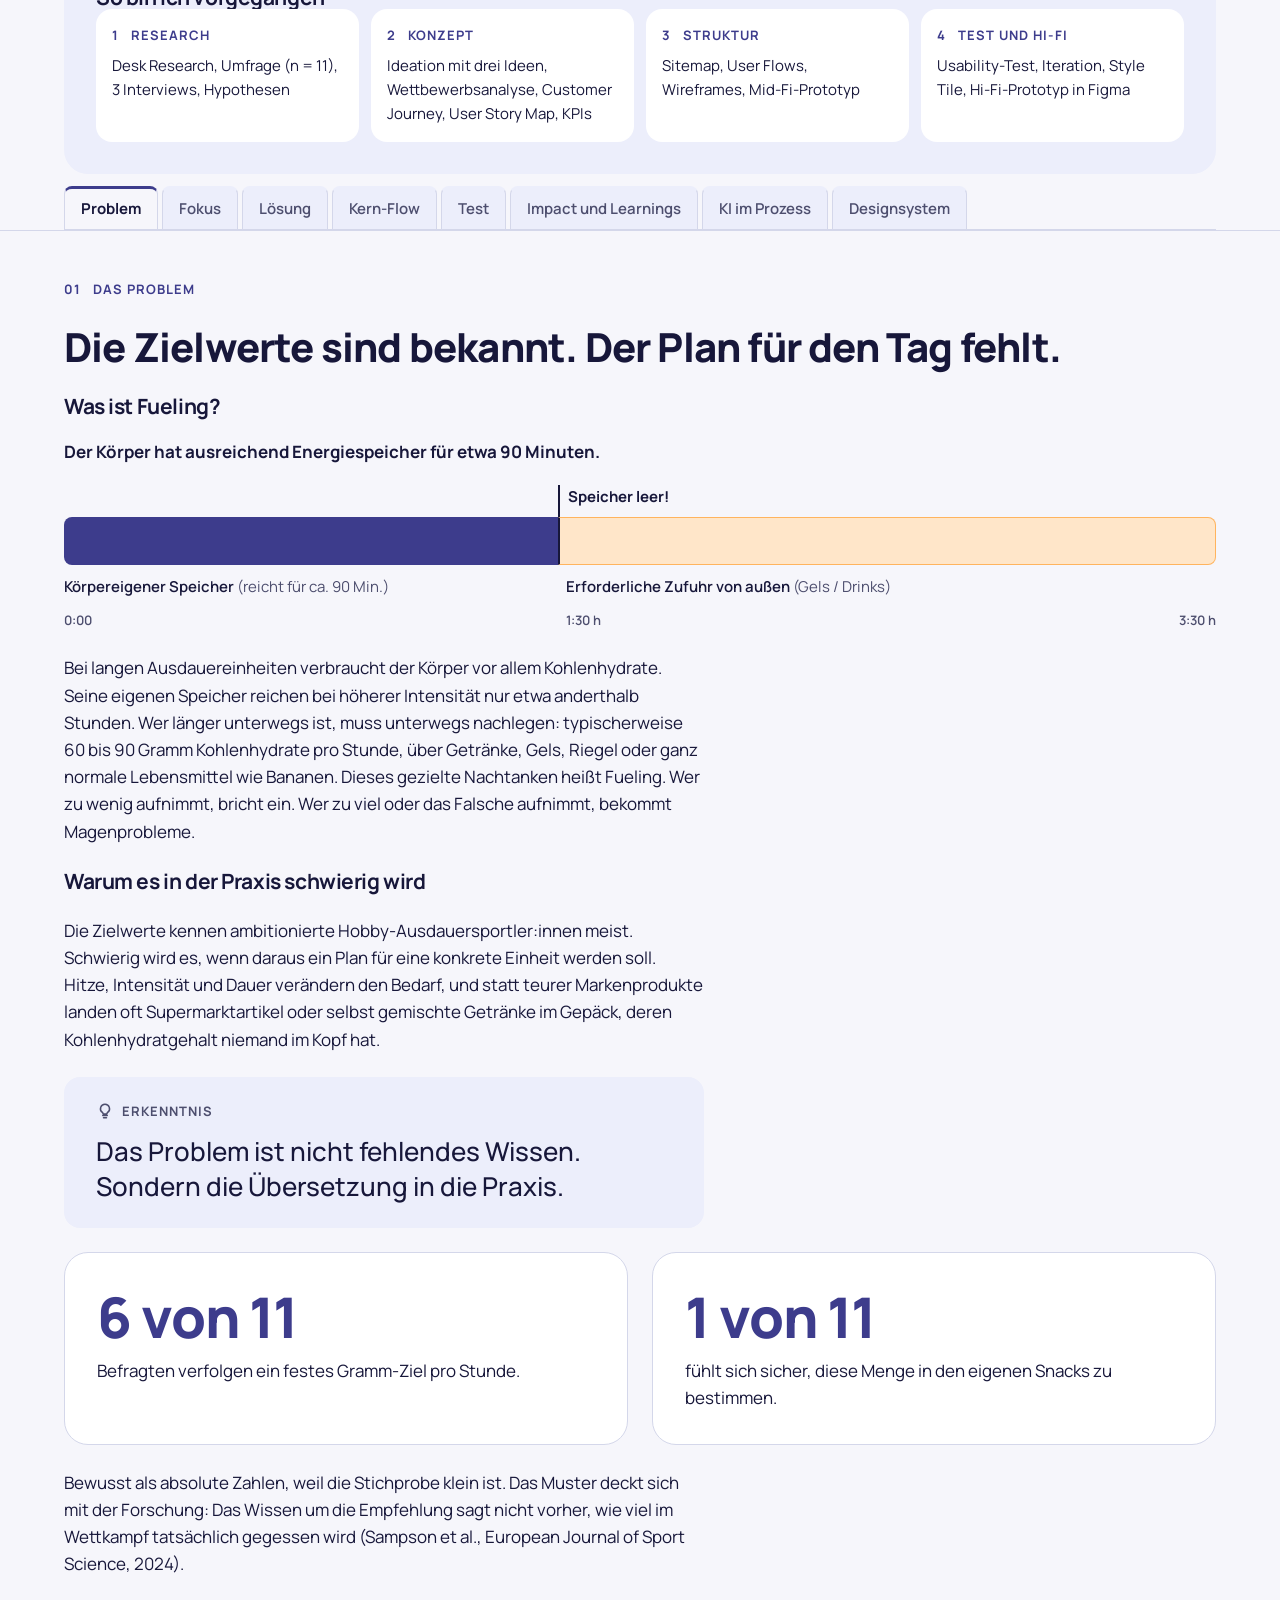
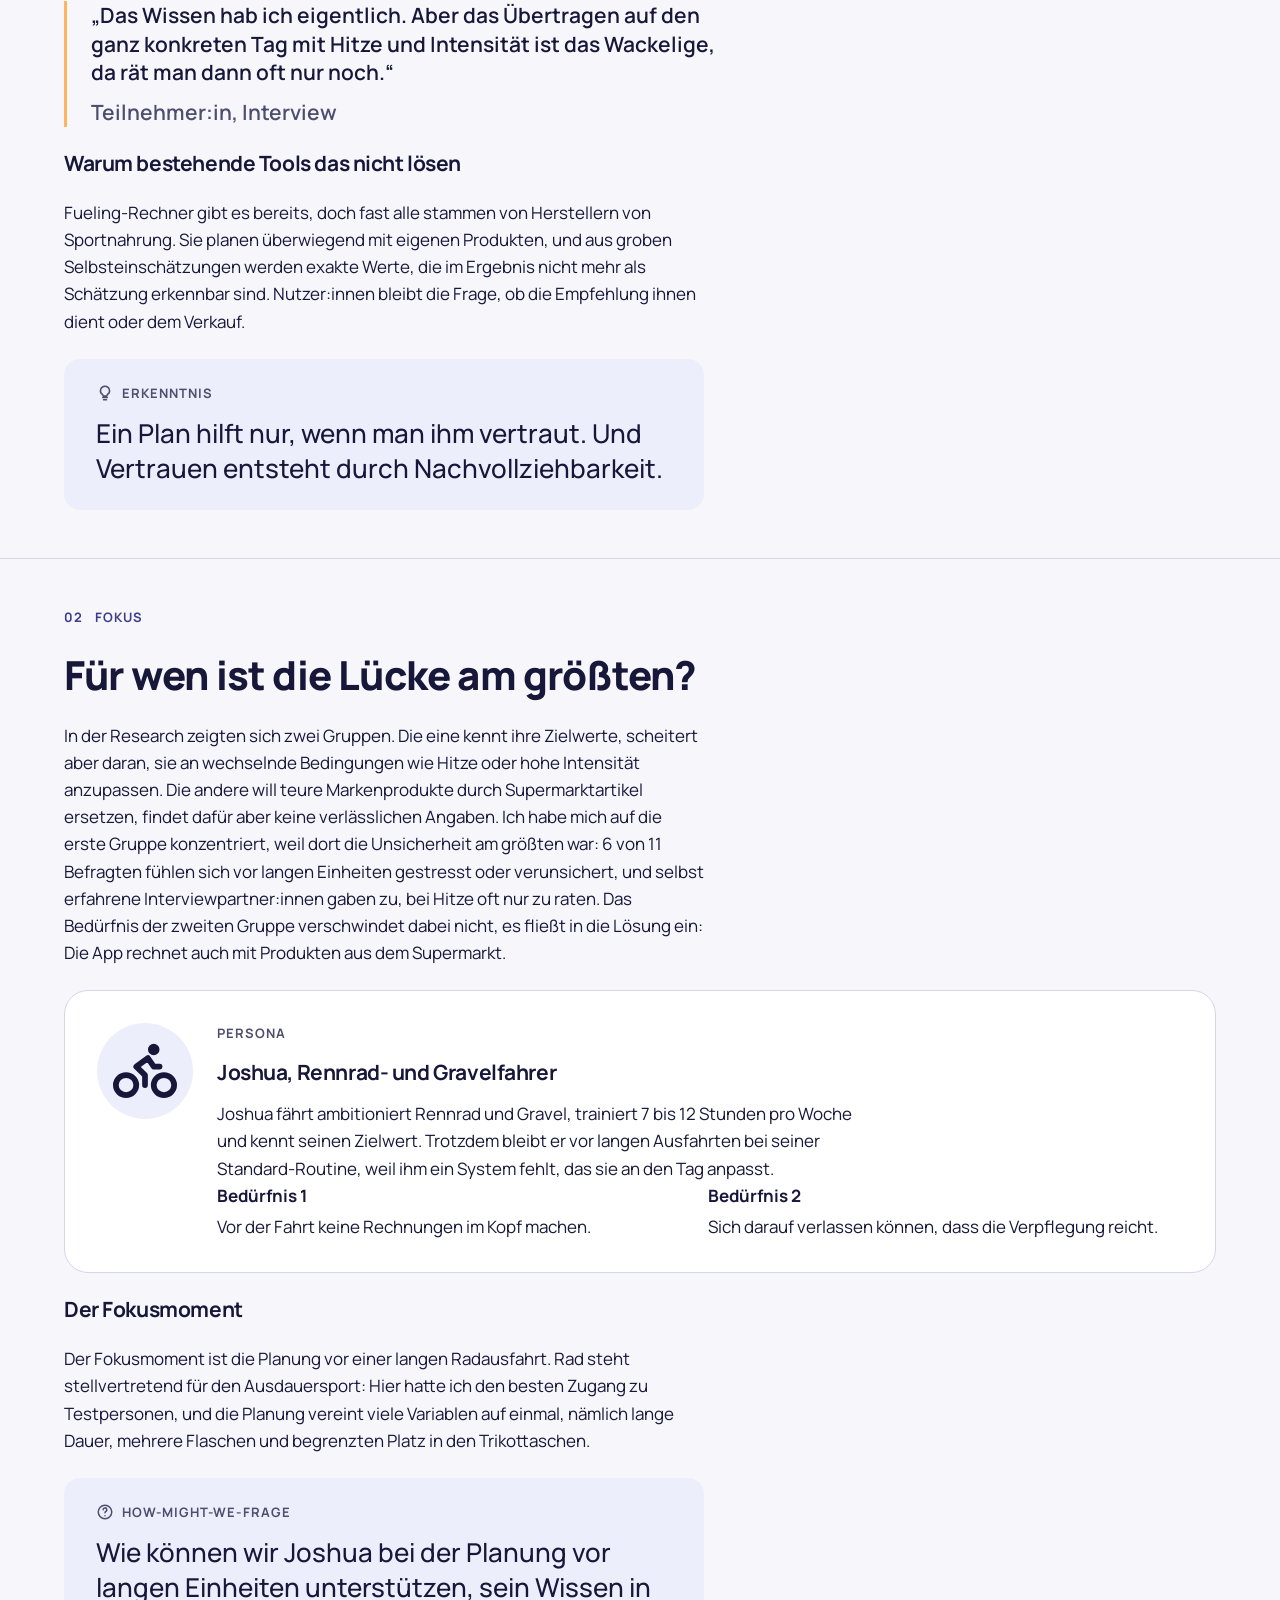
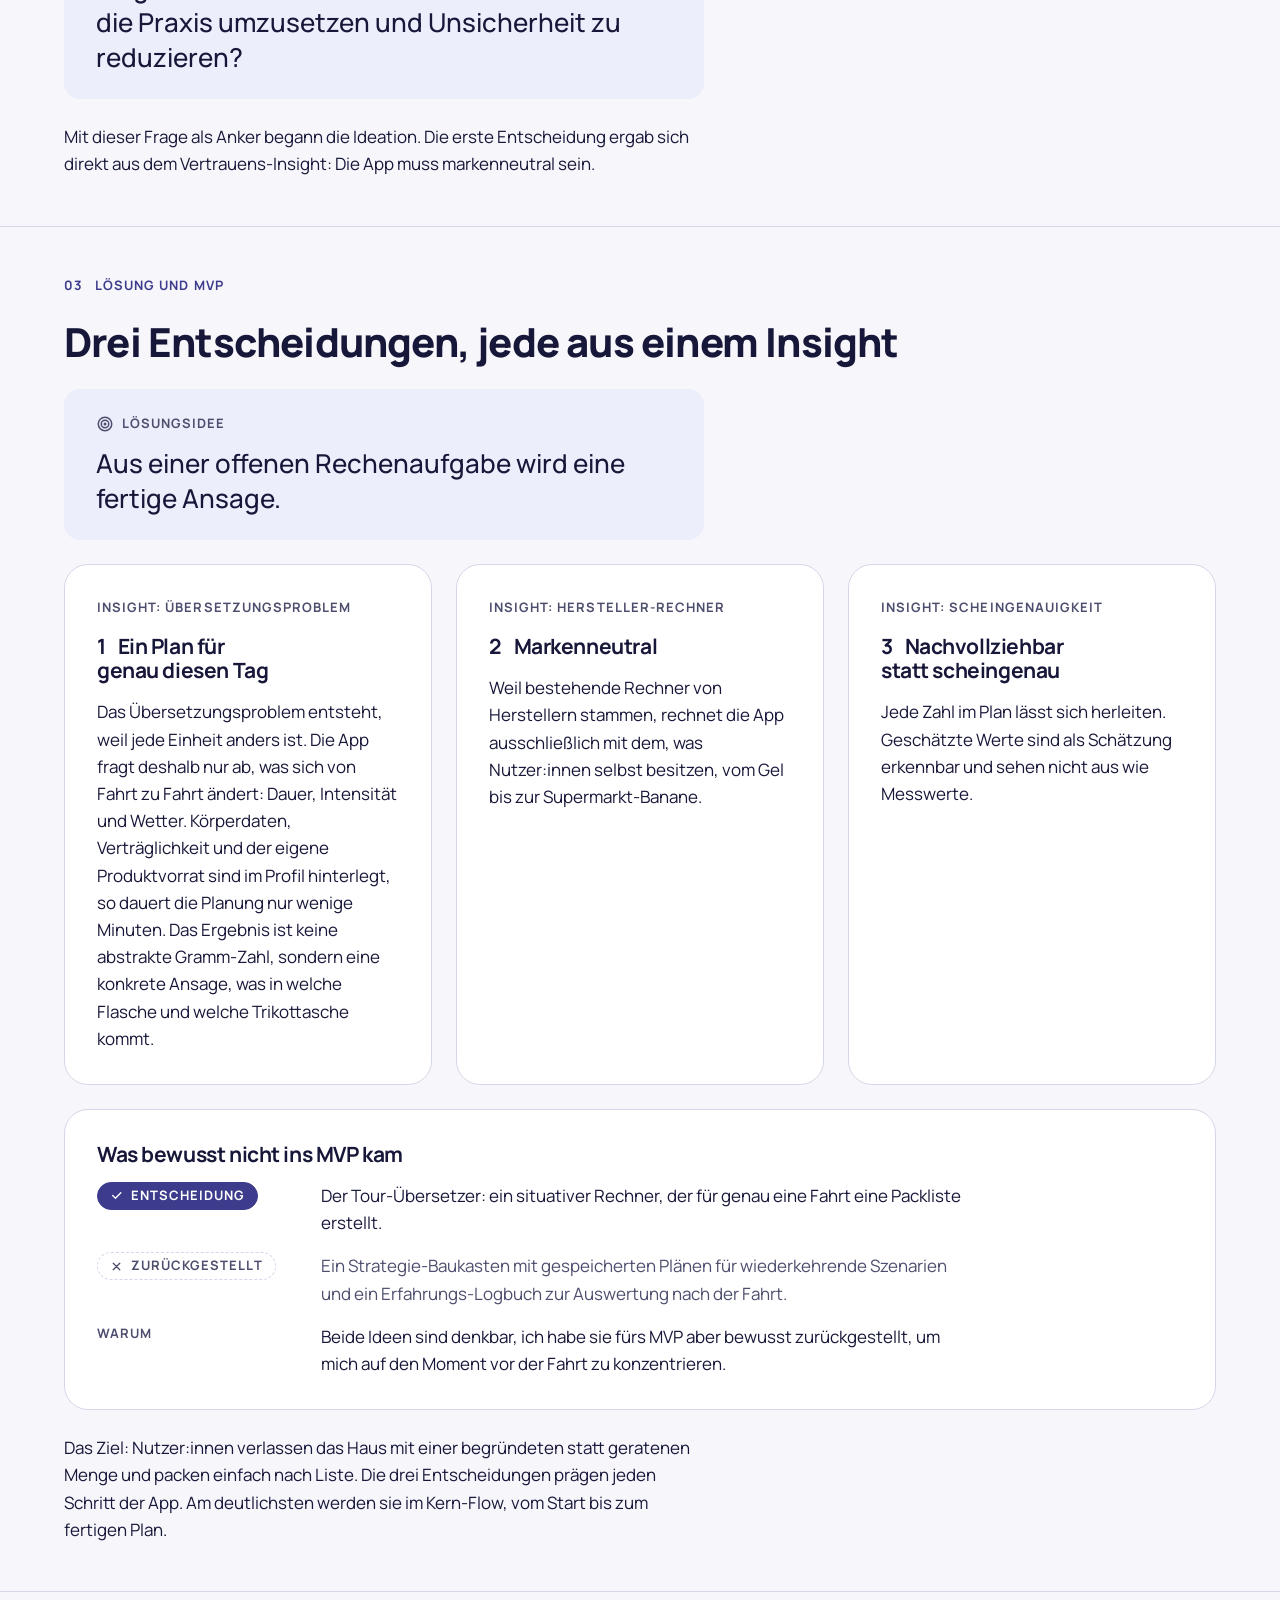
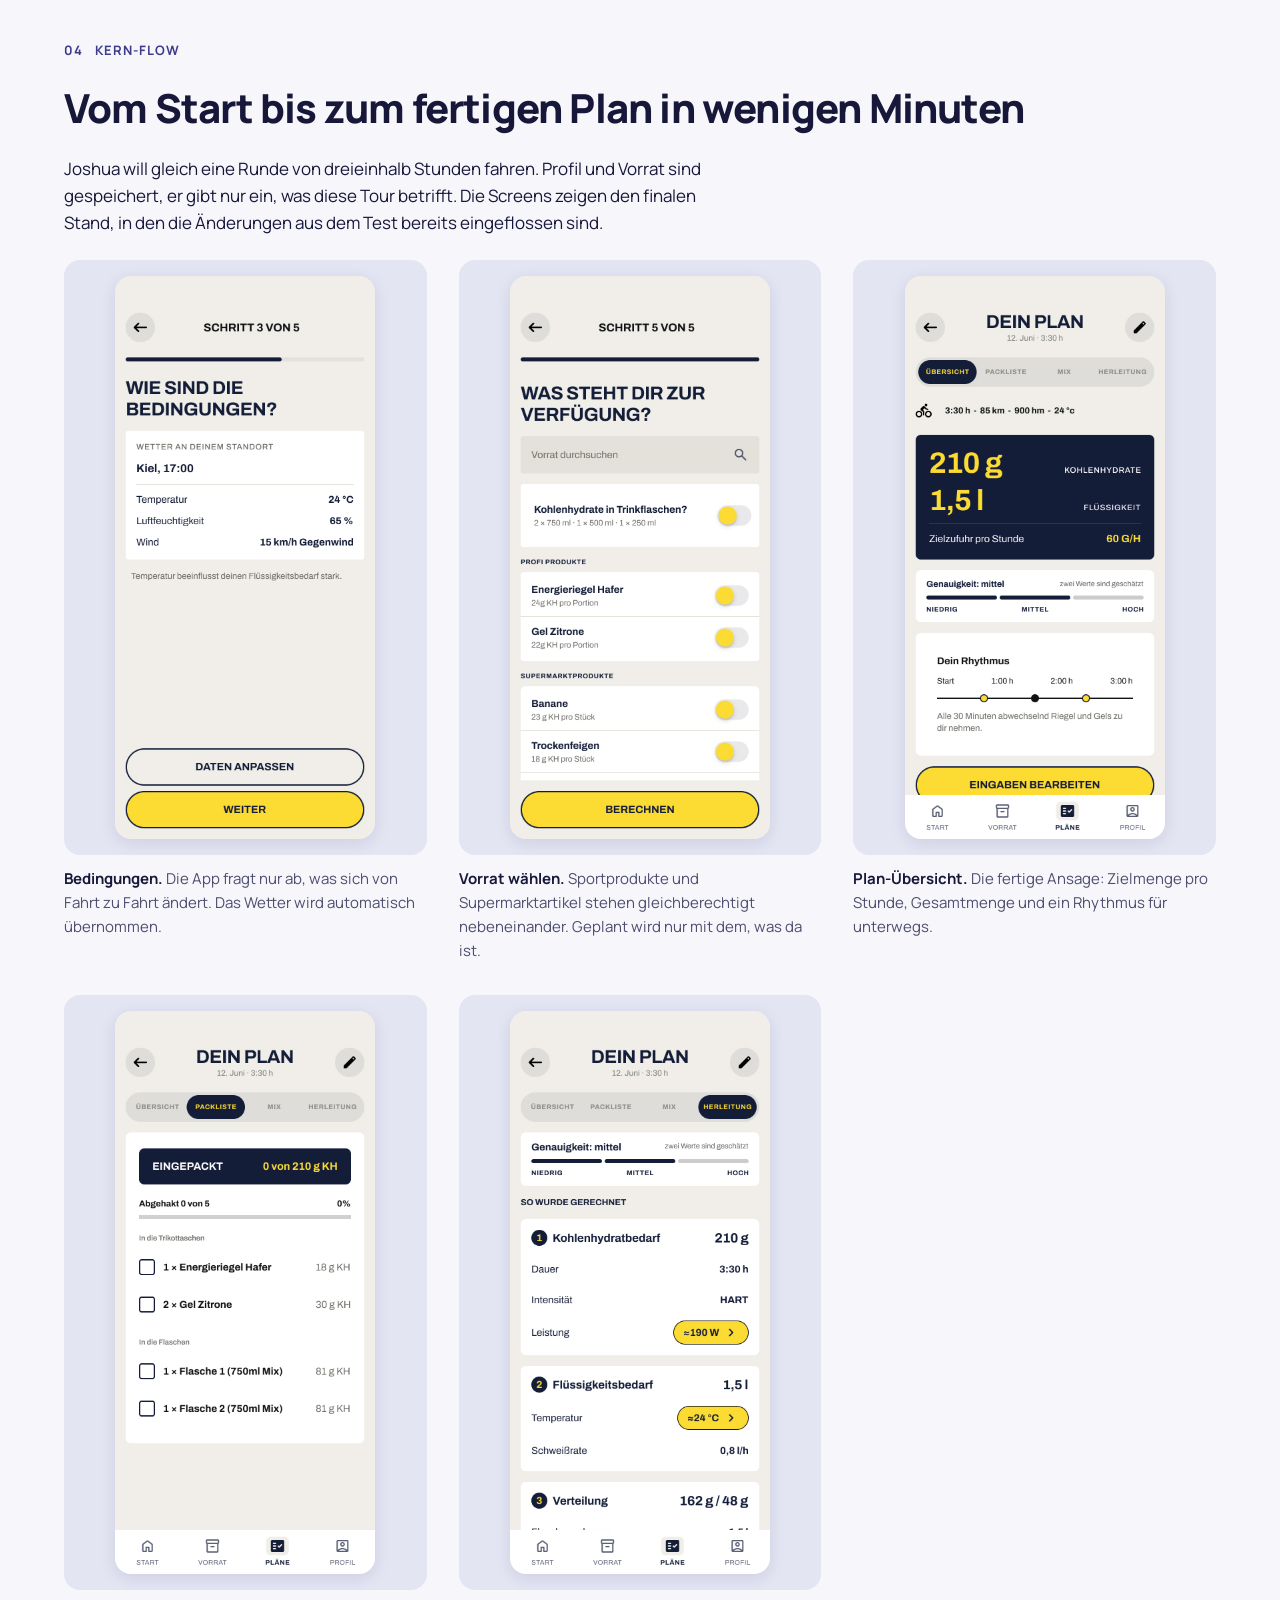
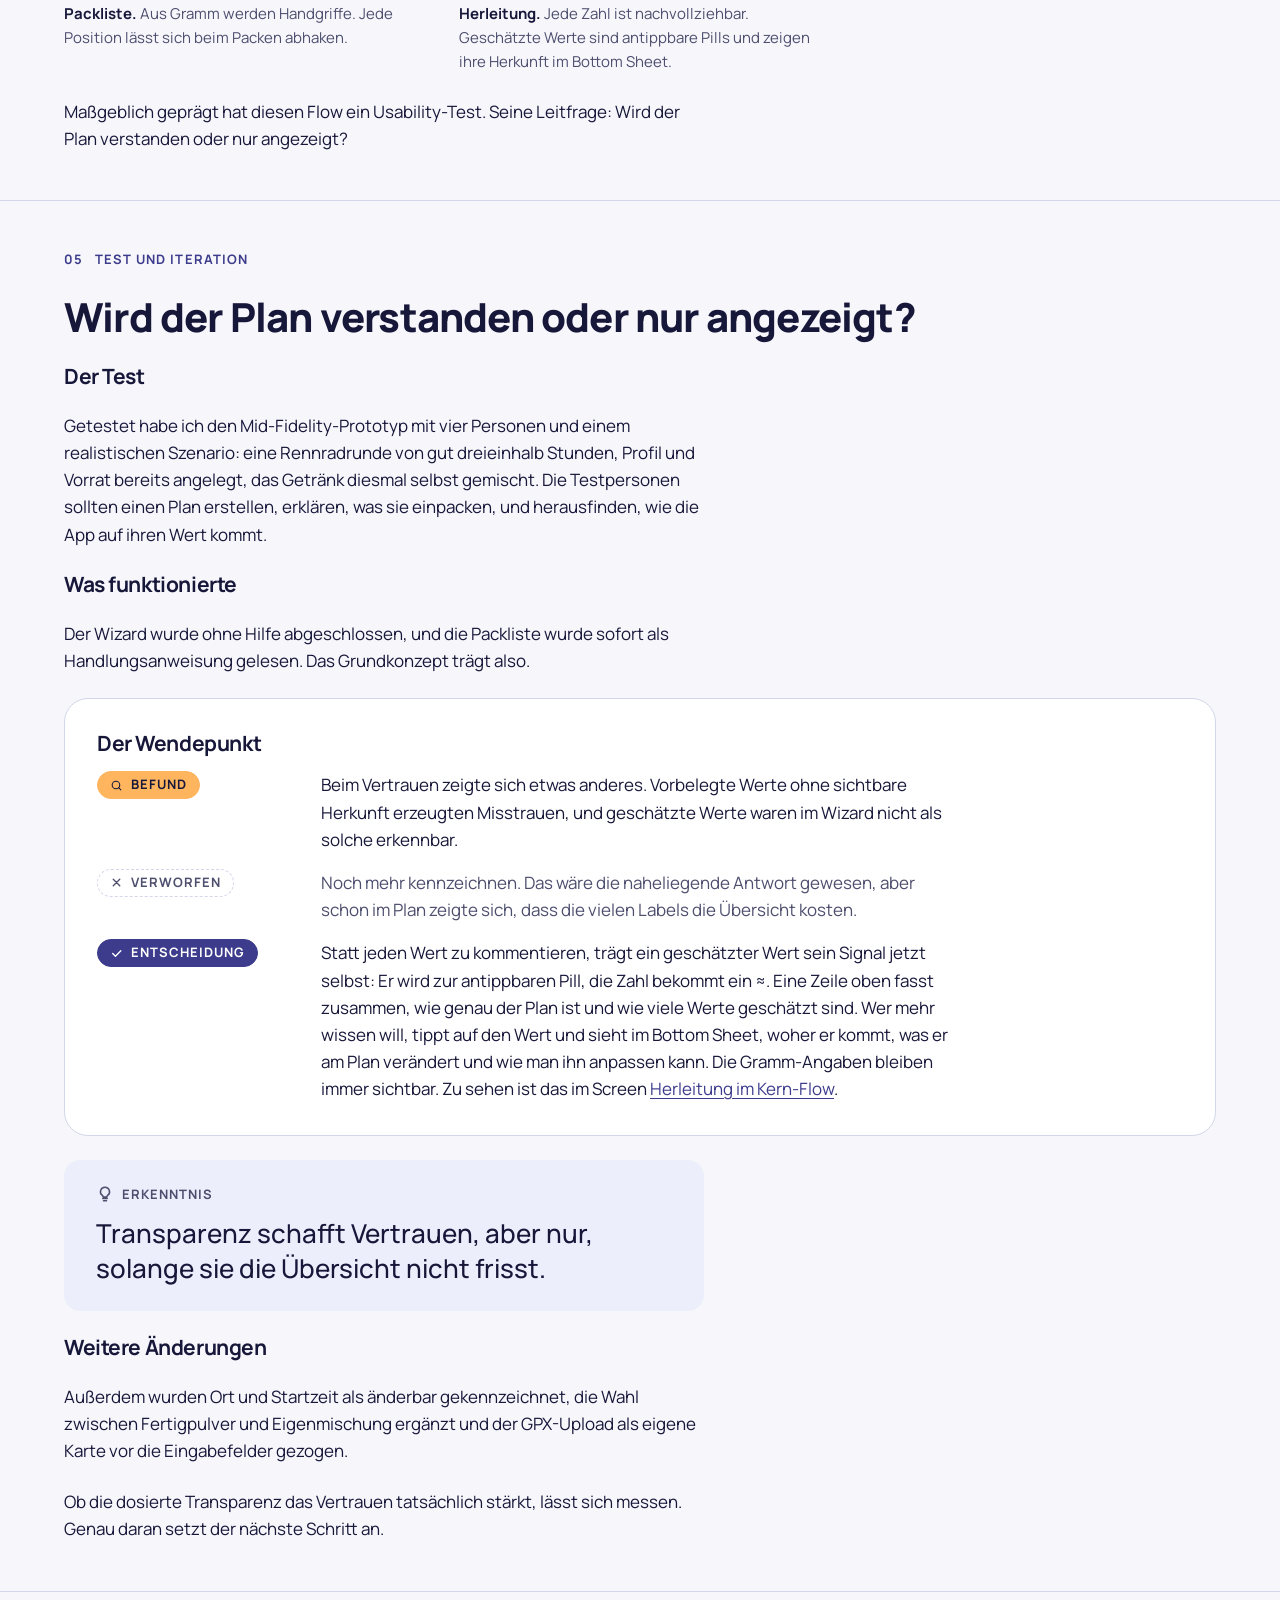
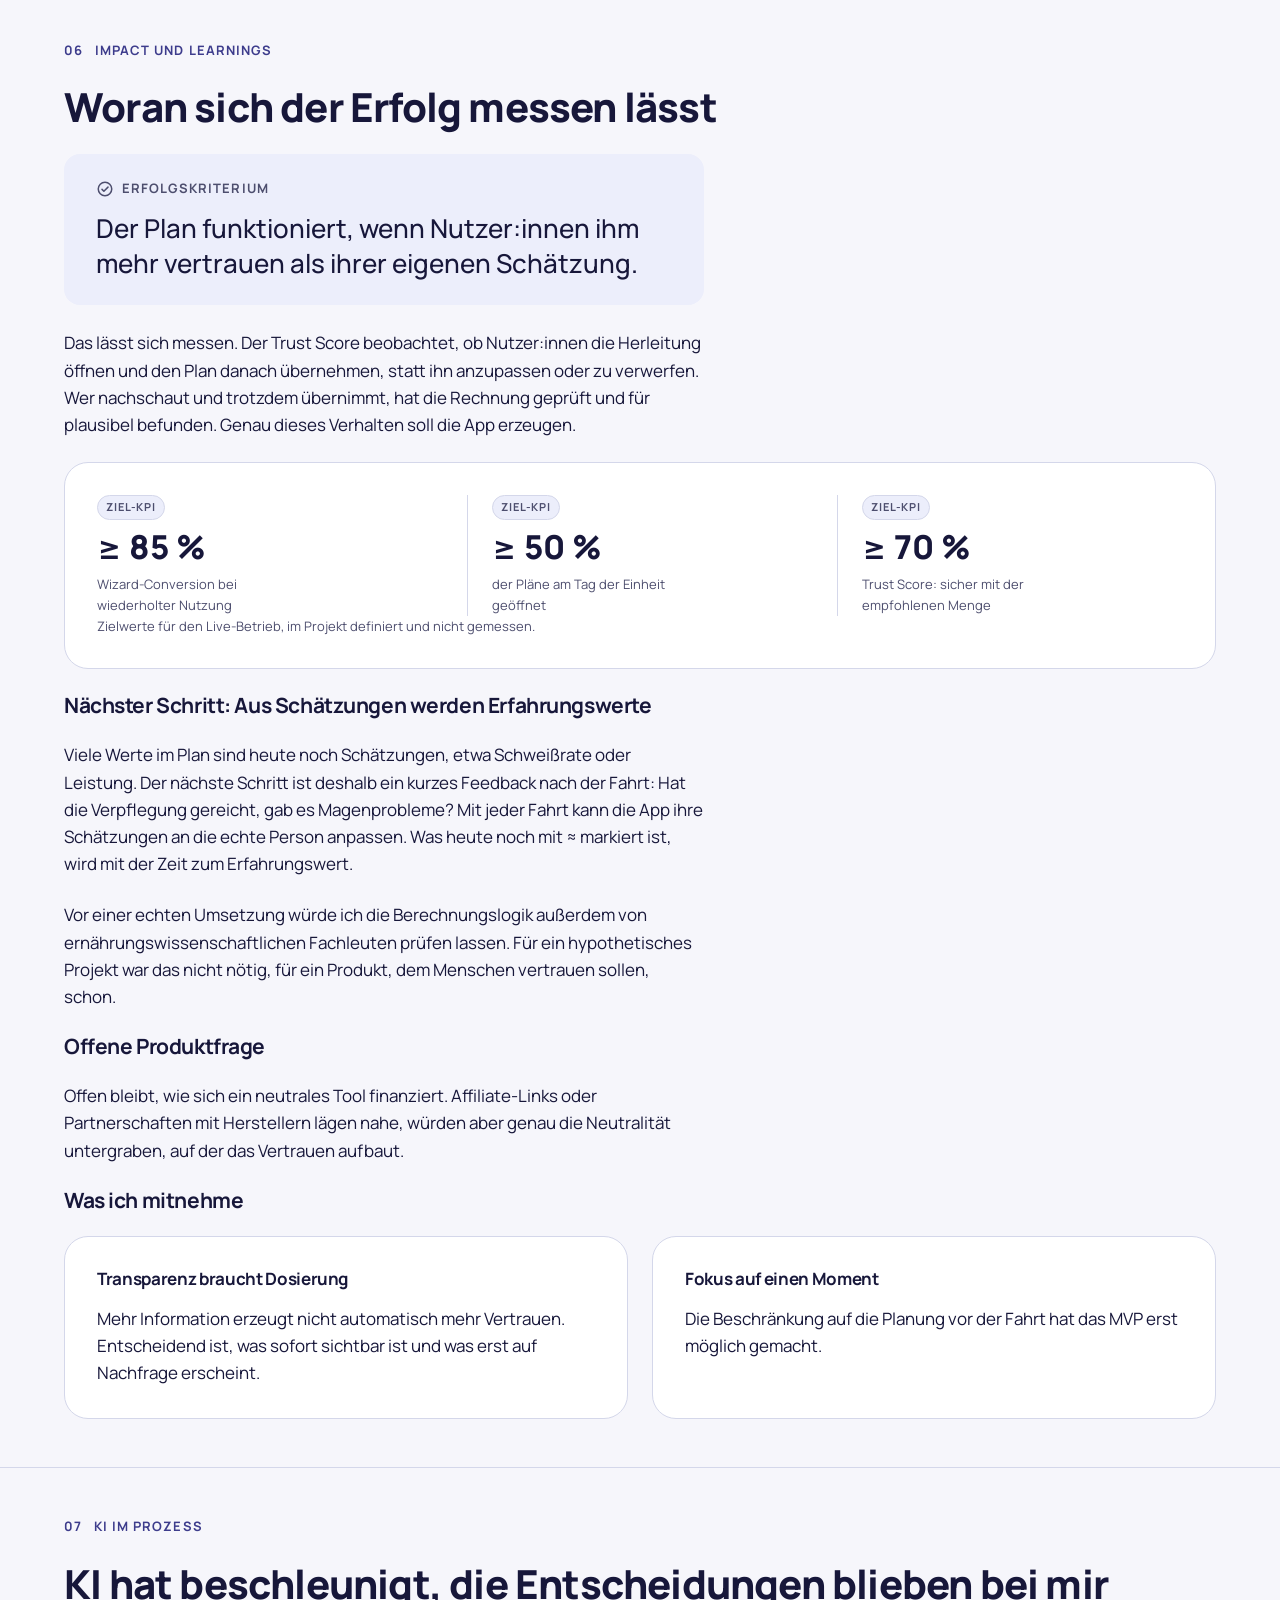
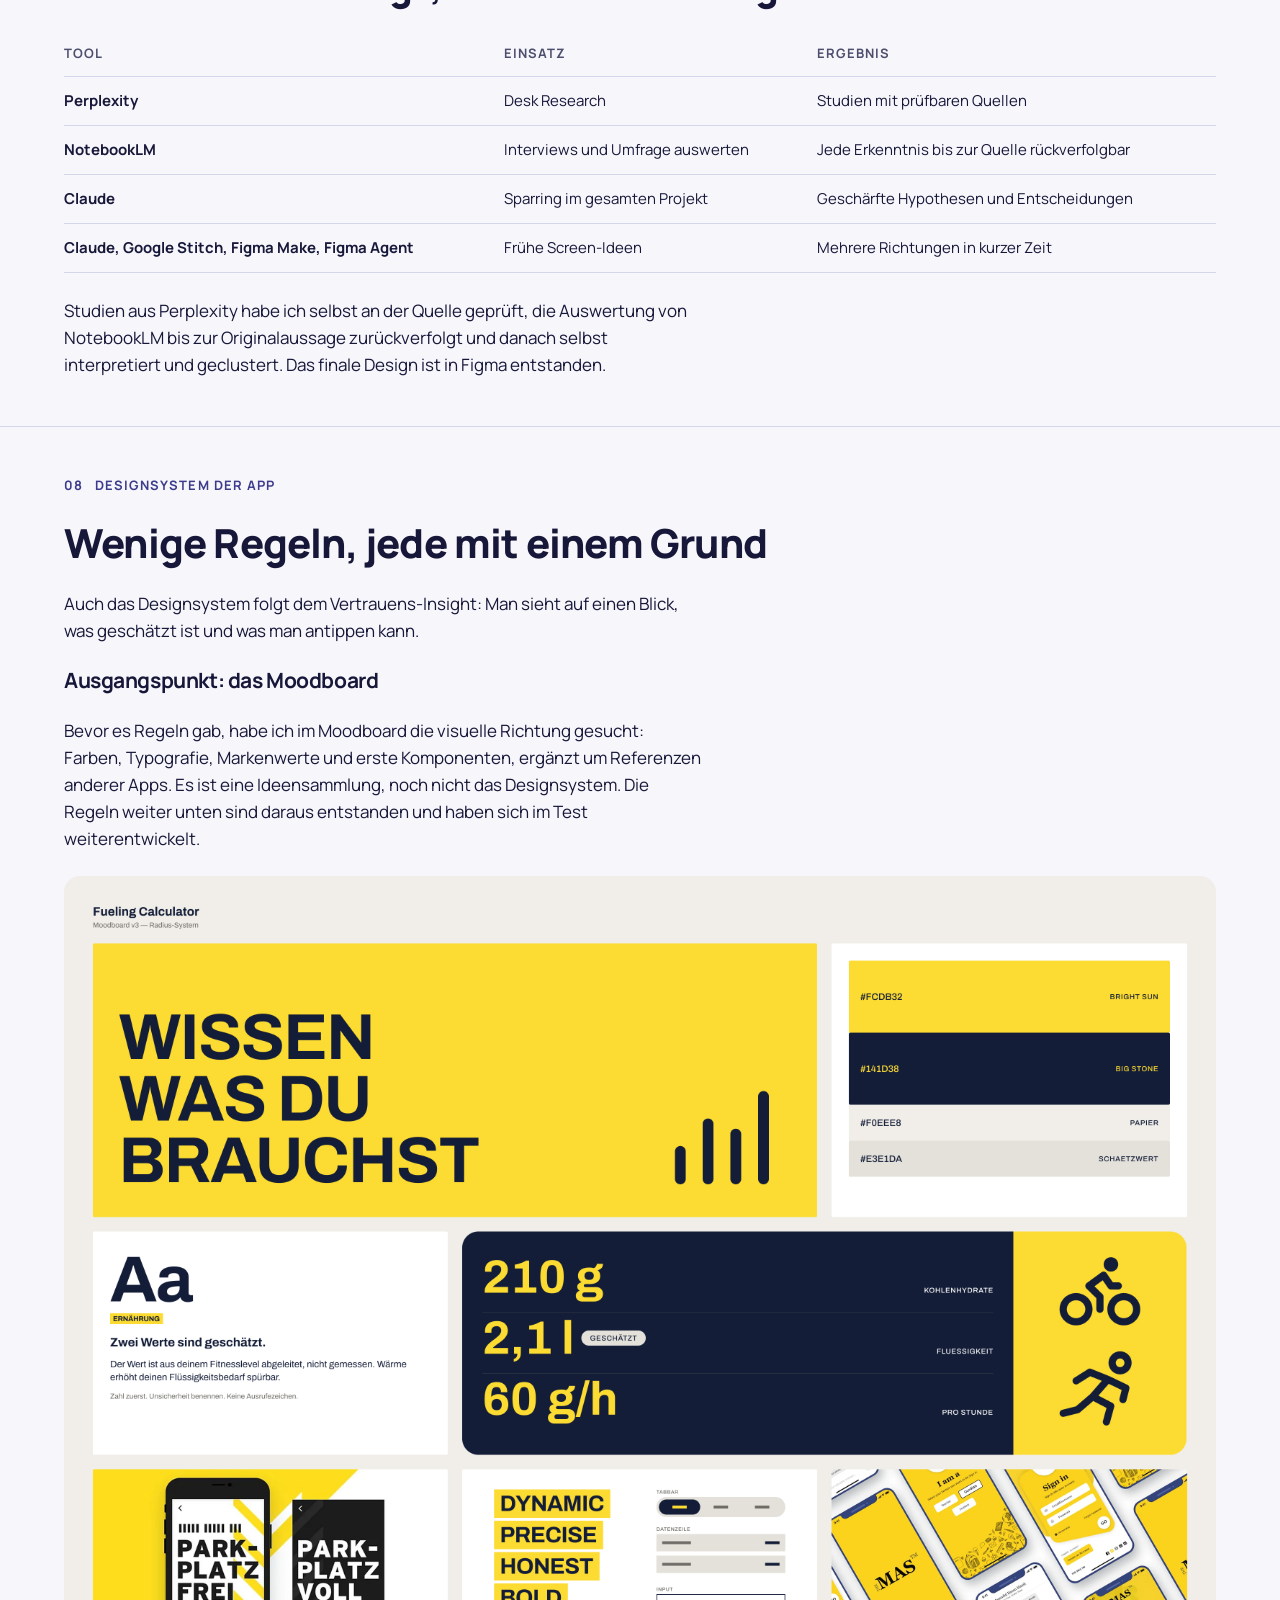
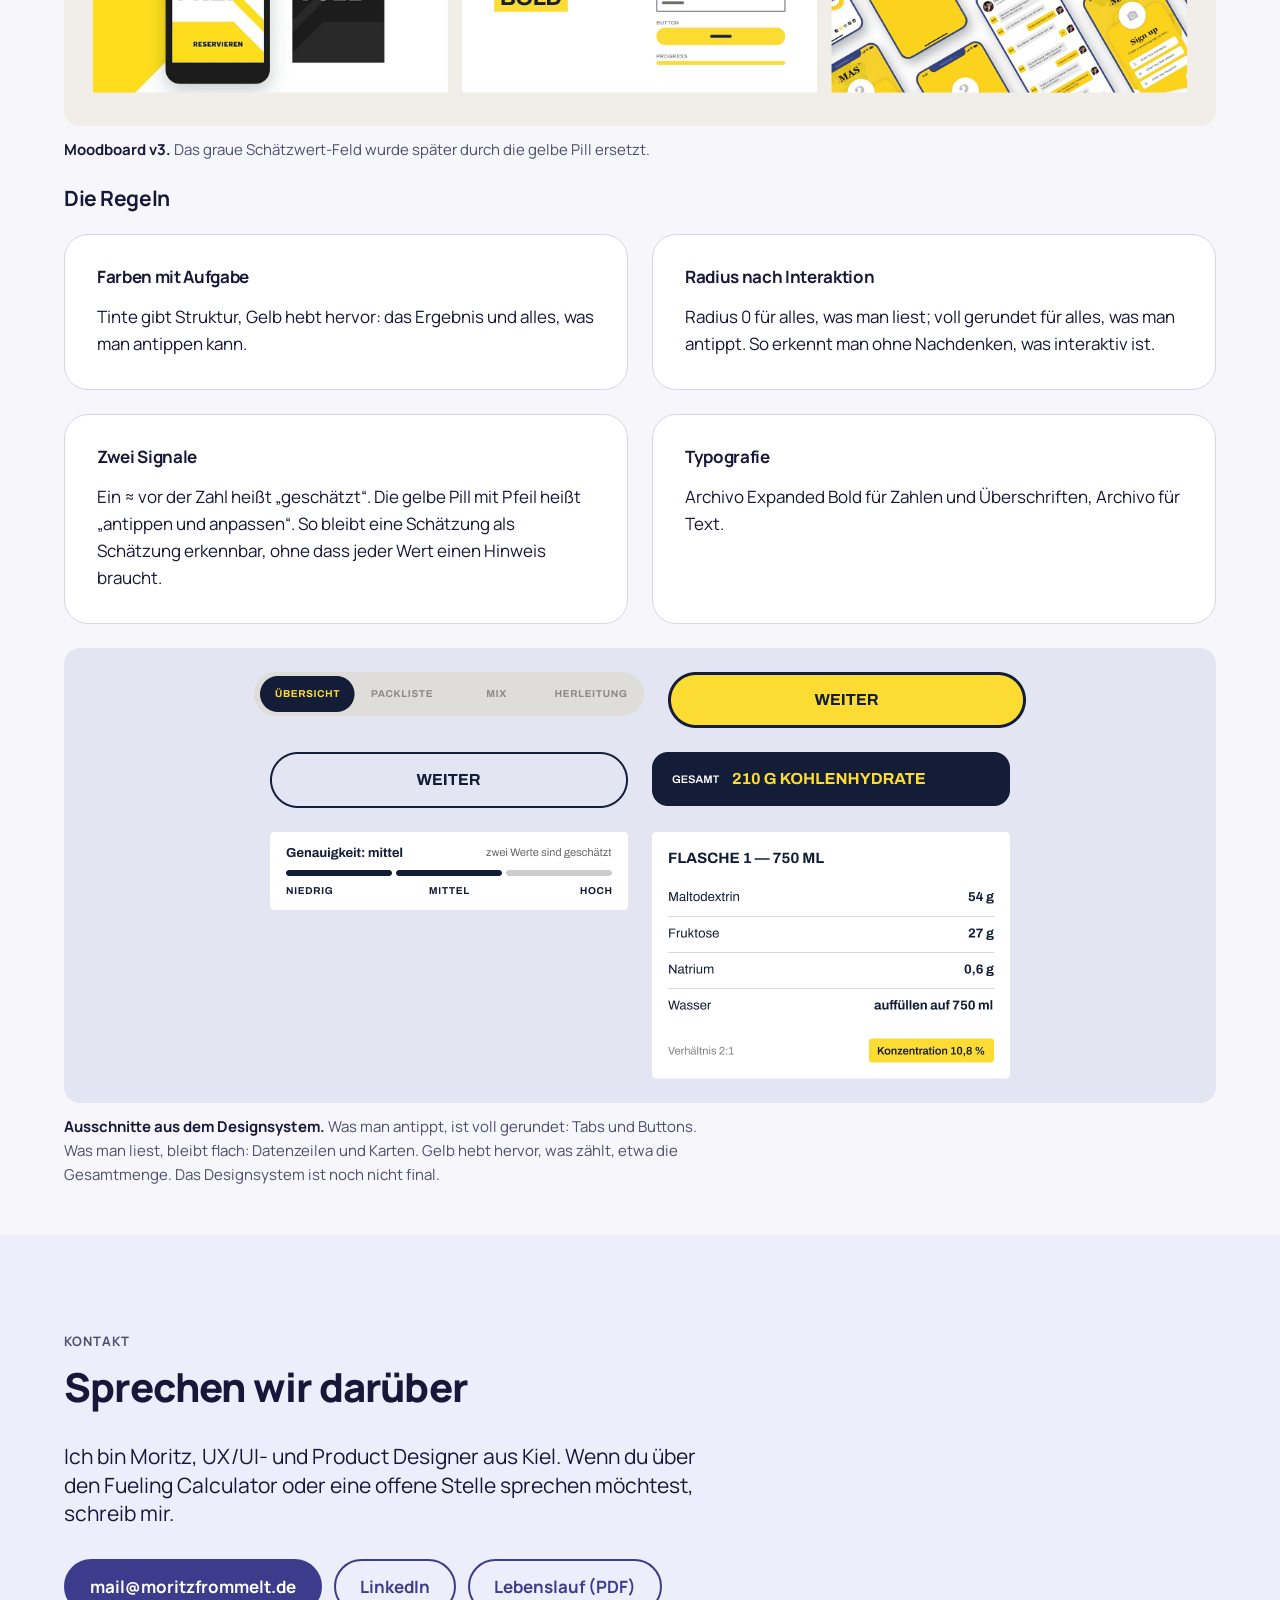
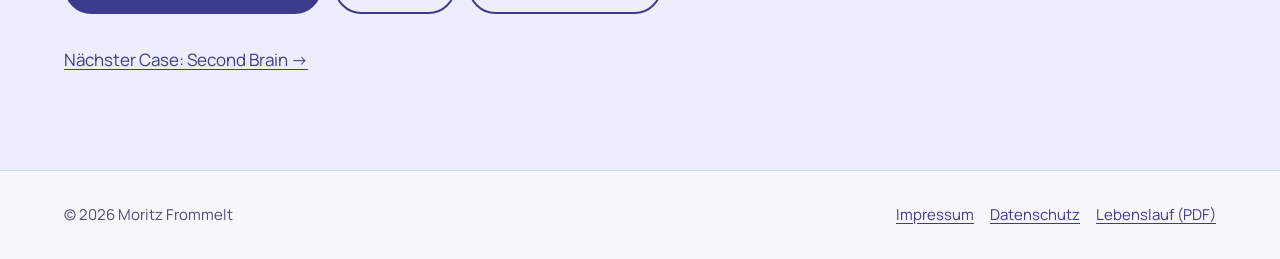
==== commit 993911ac: "Second-Brain-Case, Über mich neu gegliedert, nur noch Light Mode Neue Case Study zur Bachelorarbeit " ====
--- a/case-fueling-calculator.html
+++ b/case-fueling-calculator.html
@@ -5,17 +5,7 @@
   <meta name="viewport" content="width=device-width, initial-scale=1">
   <title>Fueling Calculator: Case Study von Moritz Frommelt</title>
   <meta name="description" content="Case Study: eine markenneutrale App, die für lange Ausdauereinheiten plant, was in welche Flasche und Tasche kommt. Research, Konzept, UI und Test.">
-  <meta name="color-scheme" content="light dark">
   <link rel="stylesheet" href="style.css">
-  <script>
-    try {
-      var t = localStorage.getItem('theme');
-      if (t !== 'light' && t !== 'dark') {
-        t = window.matchMedia('(prefers-color-scheme: dark)').matches ? 'dark' : 'light';
-      }
-      document.documentElement.setAttribute('data-theme', t);
-    } catch (e) {}
-  </script>
 </head>
 <body>
   <a class="skip-link" href="#inhalt">Zum Inhalt springen</a>
@@ -32,11 +22,6 @@
           <li><a href="#kontakt">Kontakt</a></li>
         </ul>
       </nav>
-      <button class="theme-toggle" type="button" hidden aria-pressed="false">
-        <svg class="theme-toggle__icon-light" viewBox="0 0 24 24" fill="none" stroke="currentColor" stroke-width="2" stroke-linecap="round" aria-hidden="true"><circle cx="12" cy="12" r="4"/><path d="M12 2v2M12 20v2M4.9 4.9l1.4 1.4M17.7 17.7l1.4 1.4M2 12h2M20 12h2M4.9 19.1l1.4-1.4M17.7 6.3l1.4-1.4"/></svg>
-        <svg class="theme-toggle__icon-dark" viewBox="0 0 24 24" fill="none" stroke="currentColor" stroke-width="2" stroke-linecap="round" stroke-linejoin="round" aria-hidden="true"><path d="M21 12.8A9 9 0 1 1 11.2 3a7 7 0 0 0 9.8 9.8z"/></svg>
-        <span class="theme-toggle__label visually-hidden">Hell</span>
-      </button>
     </div>
   </header>
 
@@ -499,7 +484,7 @@
           <a class="button button--secondary" href="https://www.linkedin.com/in/moritzfrommelt" target="_blank" rel="noopener">LinkedIn</a>
           <a class="button button--secondary" href="unterlagen/Lebenslauf_Moritz-Frommelt_final.pdf">Lebenslauf (PDF)</a>
         </div>
-        <p><a href="index.html#cases">Nächster Case: Second Brain, Case Study folgt <span aria-hidden="true">→</span></a></p>
+        <p><a href="case-second-brain.html">Nächster Case: Second Brain <span aria-hidden="true">→</span></a></p>
       </div>
     </section>
   </main>
@@ -515,28 +500,6 @@
     </div>
   </footer>
 
-  <script>
-    (function () {
-      var root = document.documentElement;
-      var button = document.querySelector('.theme-toggle');
-      if (!button) return;
-      var label = button.querySelector('.theme-toggle__label');
-      function apply(theme) {
-        root.setAttribute('data-theme', theme);
-        var dark = theme === 'dark';
-        button.setAttribute('aria-pressed', String(dark));
-        label.textContent = dark ? 'Dunkel' : 'Hell';
-        button.setAttribute('aria-label', 'Farbmodus: ' + (dark ? 'Dunkel' : 'Hell') + '. Umschalten');
-      }
-      apply(root.getAttribute('data-theme') === 'dark' ? 'dark' : 'light');
-      button.hidden = false;
-      button.addEventListener('click', function () {
-        var next = root.getAttribute('data-theme') === 'dark' ? 'light' : 'dark';
-        apply(next);
-        try { localStorage.setItem('theme', next); } catch (e) {}
-      });
-    })();
-  </script>
   <script>
     // Kapitel-Tabs: markiert beim Scrollen das Kapitel, in dem man gerade liest
     (function () {
--- a/style.css
+++ b/style.css
@@ -21,7 +21,7 @@
   --color-surface: #FFFFFF;
   --color-surface-tint: #ECEEFB;
   --color-stage: #E3E5F3;
-  --color-stage-light: #E3E5F3; /* bleibt auch im Dark Mode hell: App-Komponenten sind für hellen Grund gebaut */
+  --color-stage-light: #E3E5F3; /* App-Komponenten sind für hellen Grund gebaut; bleibt hell, falls Dark Mode zurückkommt */
   --color-text: #17173A;
   --color-text-muted: #4D4E6E;
   --color-primary: #3D3C8C;
@@ -101,7 +101,6 @@
   --width-portrait: 18rem;
   --width-avatar: 6rem;
   --size-icon: 1em;
-  --size-toggle: 2.75rem;
   --gutter: var(--space-4);
   --header-offset: 6rem;
   --tabs-top: 5rem;
@@ -120,60 +119,6 @@
   --easing: ease-out;
 }
 
-/* Farben – Dark (Systemeinstellung, solange nichts gewählt ist) */
-@media (prefers-color-scheme: dark) {
-  :root:not([data-theme="light"]) {
-    color-scheme: dark;
-    --color-bg: #0B0B10;
-    --color-surface: #16161D;
-    --color-surface-tint: #1E1E27;
-    --color-stage: #1C1C24;
-    --color-text: #F3F3F7;
-    --color-text-muted: #A9A9B8;
-    --color-primary: #8583FF;
-    --color-on-primary: #0B0B10;
-    --color-accent: #FFB45E;
-    --color-on-accent: #17173A;
-    --color-accent-soft: #3B2B33;
-    --color-glow-accent: rgb(255 180 94 / 0.20);
-    --color-glow-primary: rgb(133 131 255 / 0.18);
-    --color-border: #2A2A35;
-    --color-placeholder: #202027;
-    --color-placeholder-text: #C9C9D2;
-    --color-placeholder-border: #5A5A66;
-    --color-glass: rgb(15 15 20 / 0.72);
-    --color-glass-border: rgb(255 255 255 / 0.14);
-    --color-shadow: rgb(0 0 0 / 0.5);
-    --shadow-glow: 0 0 32px rgb(133 131 255 / 0.35);
-  }
-}
-
-/* Farben – Dark (manuell gewählt) */
-:root[data-theme="dark"] {
-  color-scheme: dark;
-  --color-bg: #0B0B10;
-  --color-surface: #16161D;
-  --color-surface-tint: #1E1E27;
-  --color-stage: #1C1C24;
-  --color-text: #F3F3F7;
-  --color-text-muted: #A9A9B8;
-  --color-primary: #8583FF;
-  --color-on-primary: #0B0B10;
-  --color-accent: #FFB45E;
-  --color-on-accent: #17173A;
-  --color-accent-soft: #3B2B33;
-  --color-glow-accent: rgb(255 180 94 / 0.20);
-  --color-glow-primary: rgb(133 131 255 / 0.18);
-  --color-border: #2A2A35;
-  --color-placeholder: #202027;
-  --color-placeholder-text: #C9C9D2;
-  --color-placeholder-border: #5A5A66;
-  --color-glass: rgb(15 15 20 / 0.72);
-  --color-glass-border: rgb(255 255 255 / 0.14);
-  --color-shadow: rgb(0 0 0 / 0.5);
-  --shadow-glow: 0 0 32px rgb(133 131 255 / 0.35);
-}
-
 @media (min-width: 40em) {
   :root { --gutter: var(--space-6); }
 }
@@ -377,28 +322,6 @@
   .site-header__bar { border-radius: var(--radius-pill); flex-wrap: nowrap; }
   .site-nav { order: 0; width: auto; }
 }
-
-/* Modus-Schalter: Symbol und Text */
-.theme-toggle {
-  display: inline-flex;
-  align-items: center;
-  justify-content: center;
-  width: var(--size-toggle);
-  height: var(--size-toggle);
-  padding: 0;
-  font: inherit;
-  font-size: var(--text-sm);
-  font-weight: var(--weight-semibold);
-  color: var(--color-text);
-  background: var(--color-surface-tint);
-  border: var(--border-width) solid var(--color-border);
-  border-radius: var(--radius-pill);
-  cursor: pointer;
-}
-.theme-toggle svg { width: var(--size-icon); height: var(--size-icon); }
-.theme-toggle__icon-dark { display: none; }
-:root[data-theme="dark"] .theme-toggle__icon-dark { display: block; }
-:root[data-theme="dark"] .theme-toggle__icon-light { display: none; }
 
 /* Buttons */
 .button {
@@ -671,6 +594,8 @@
 }
 @media (min-width: 40em) { .timeline li { grid-template-columns: var(--width-timeline-label) minmax(0, 1fr); gap: var(--space-4); } }
 .timeline time { font-size: var(--text-sm); font-weight: var(--weight-bold); color: var(--color-text-muted); }
+/* Gruppenüberschrift (h3) über einer .inline-list, eine Stufe ruhiger als h3 */
+.group-title { font-size: var(--text-base); }
 .inline-list { display: flex; flex-wrap: wrap; gap: var(--space-2); list-style: none; padding: 0; }
 .inline-list li {
   padding: var(--space-1) var(--space-3);
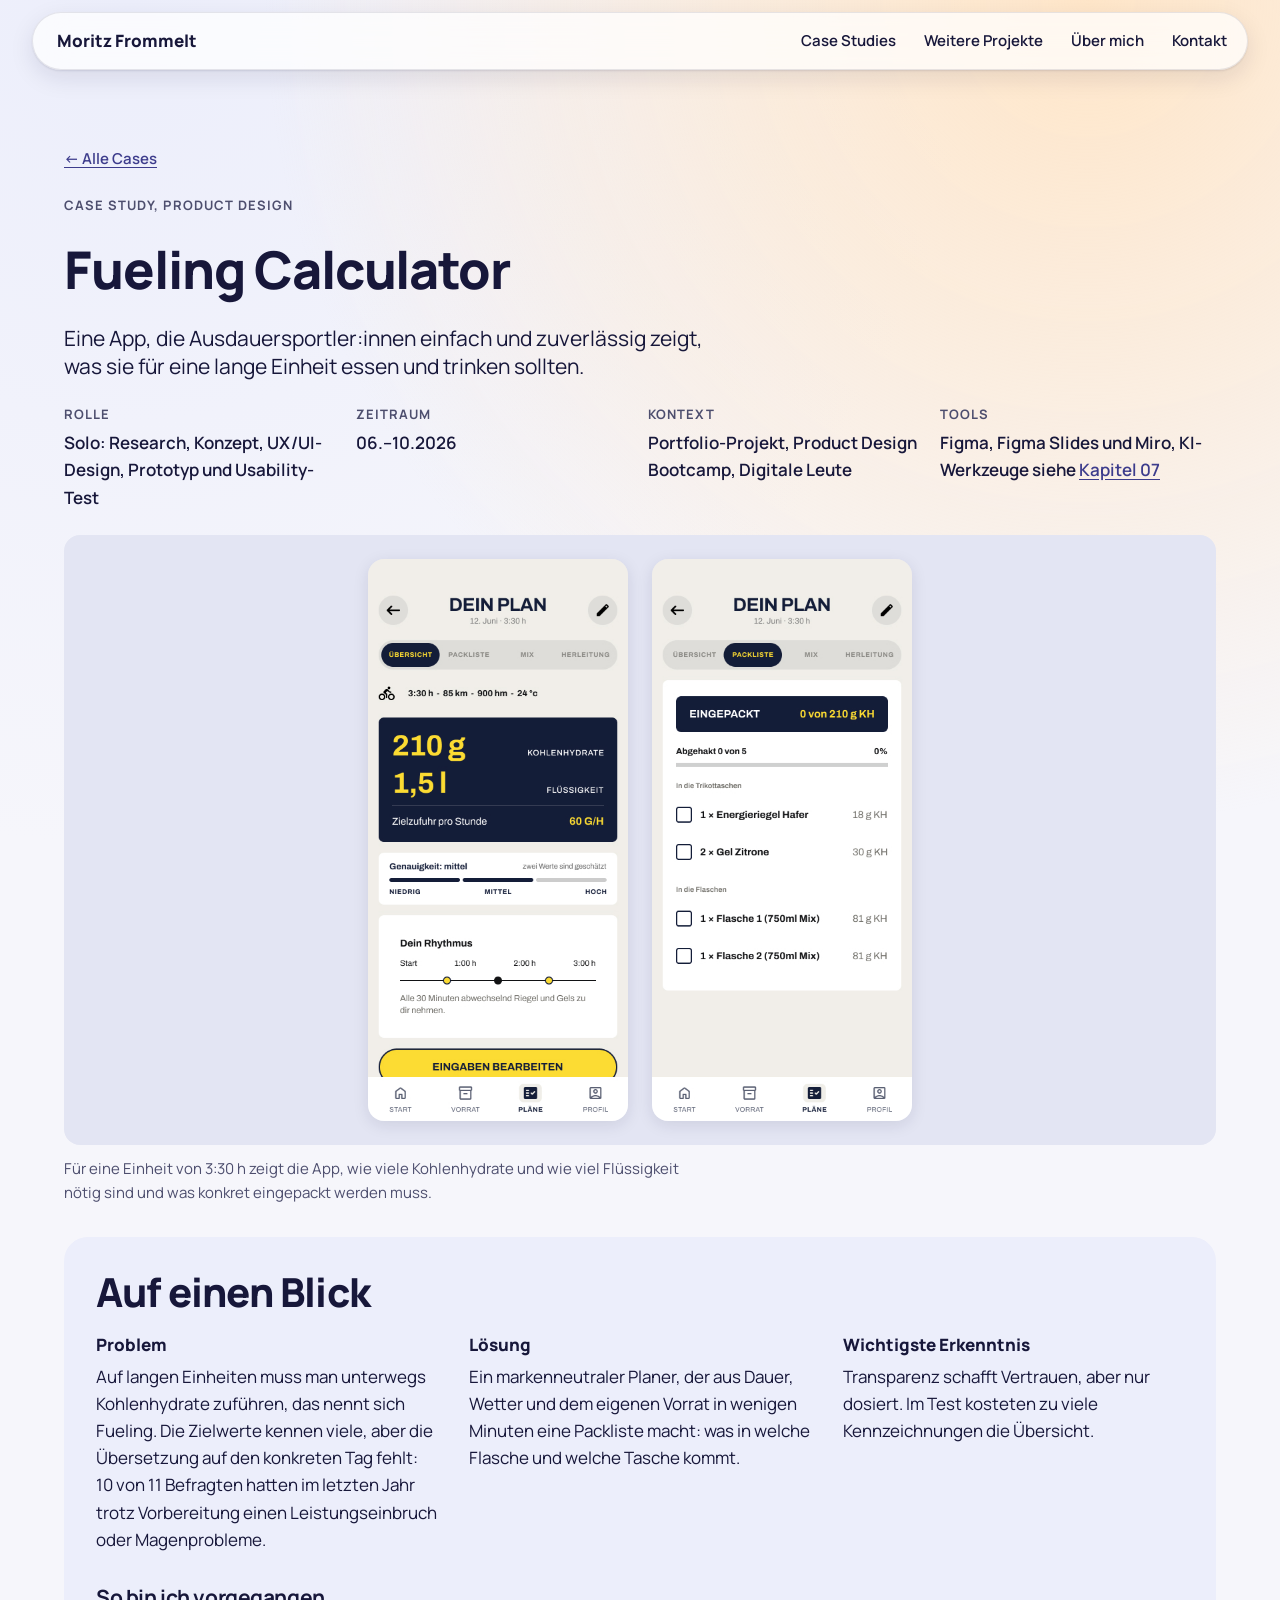
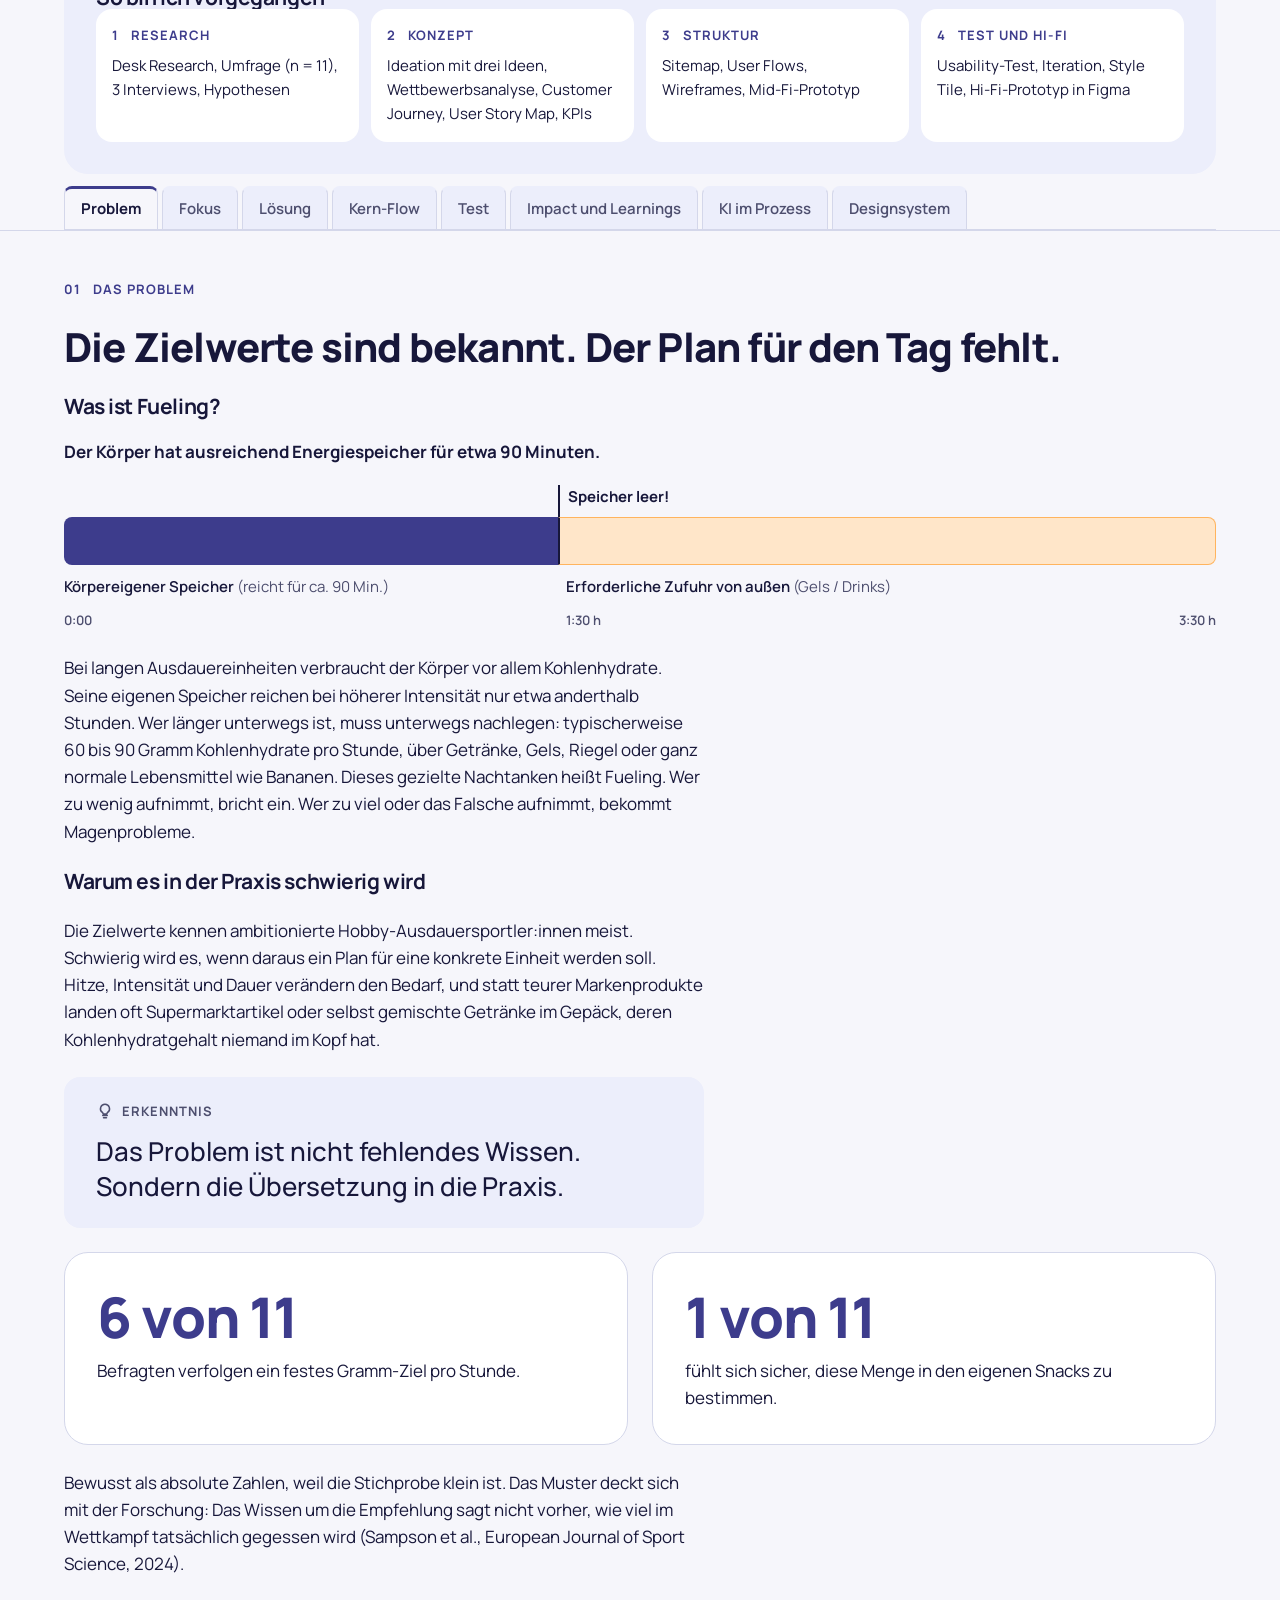
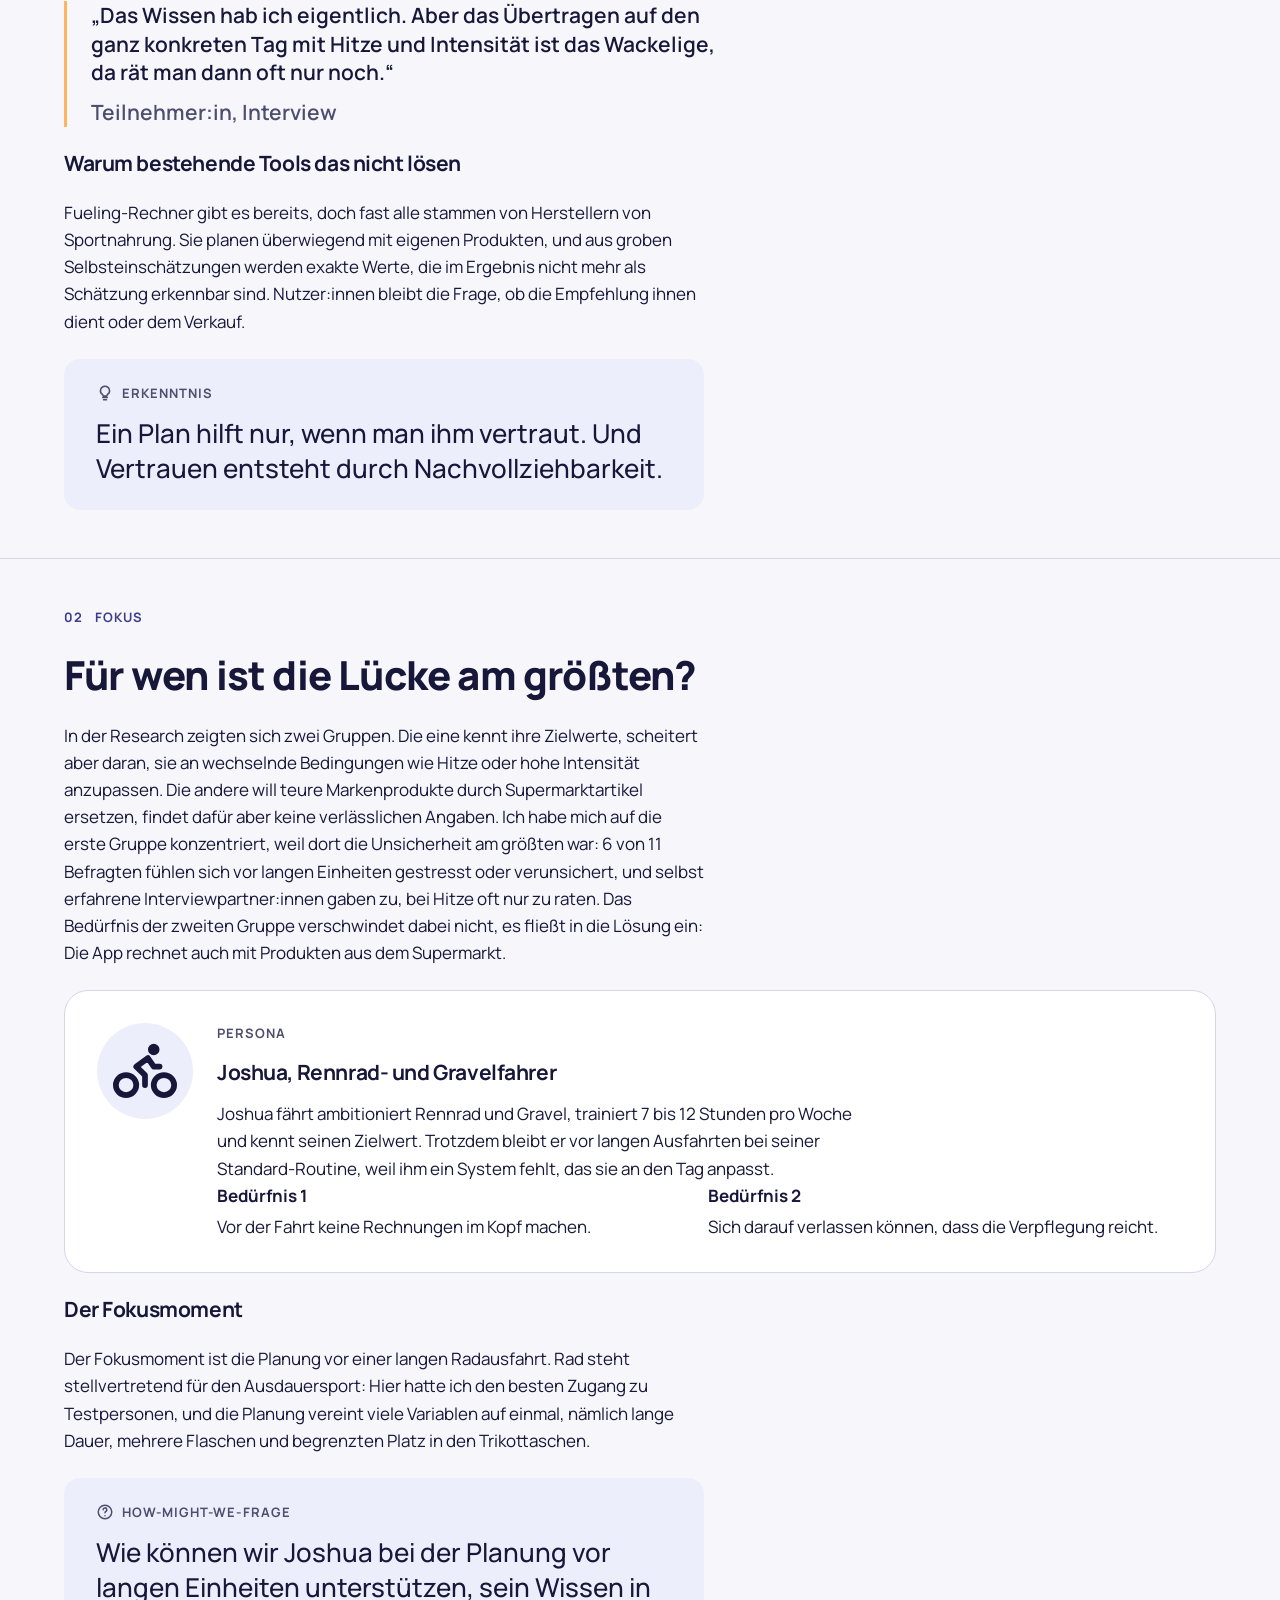
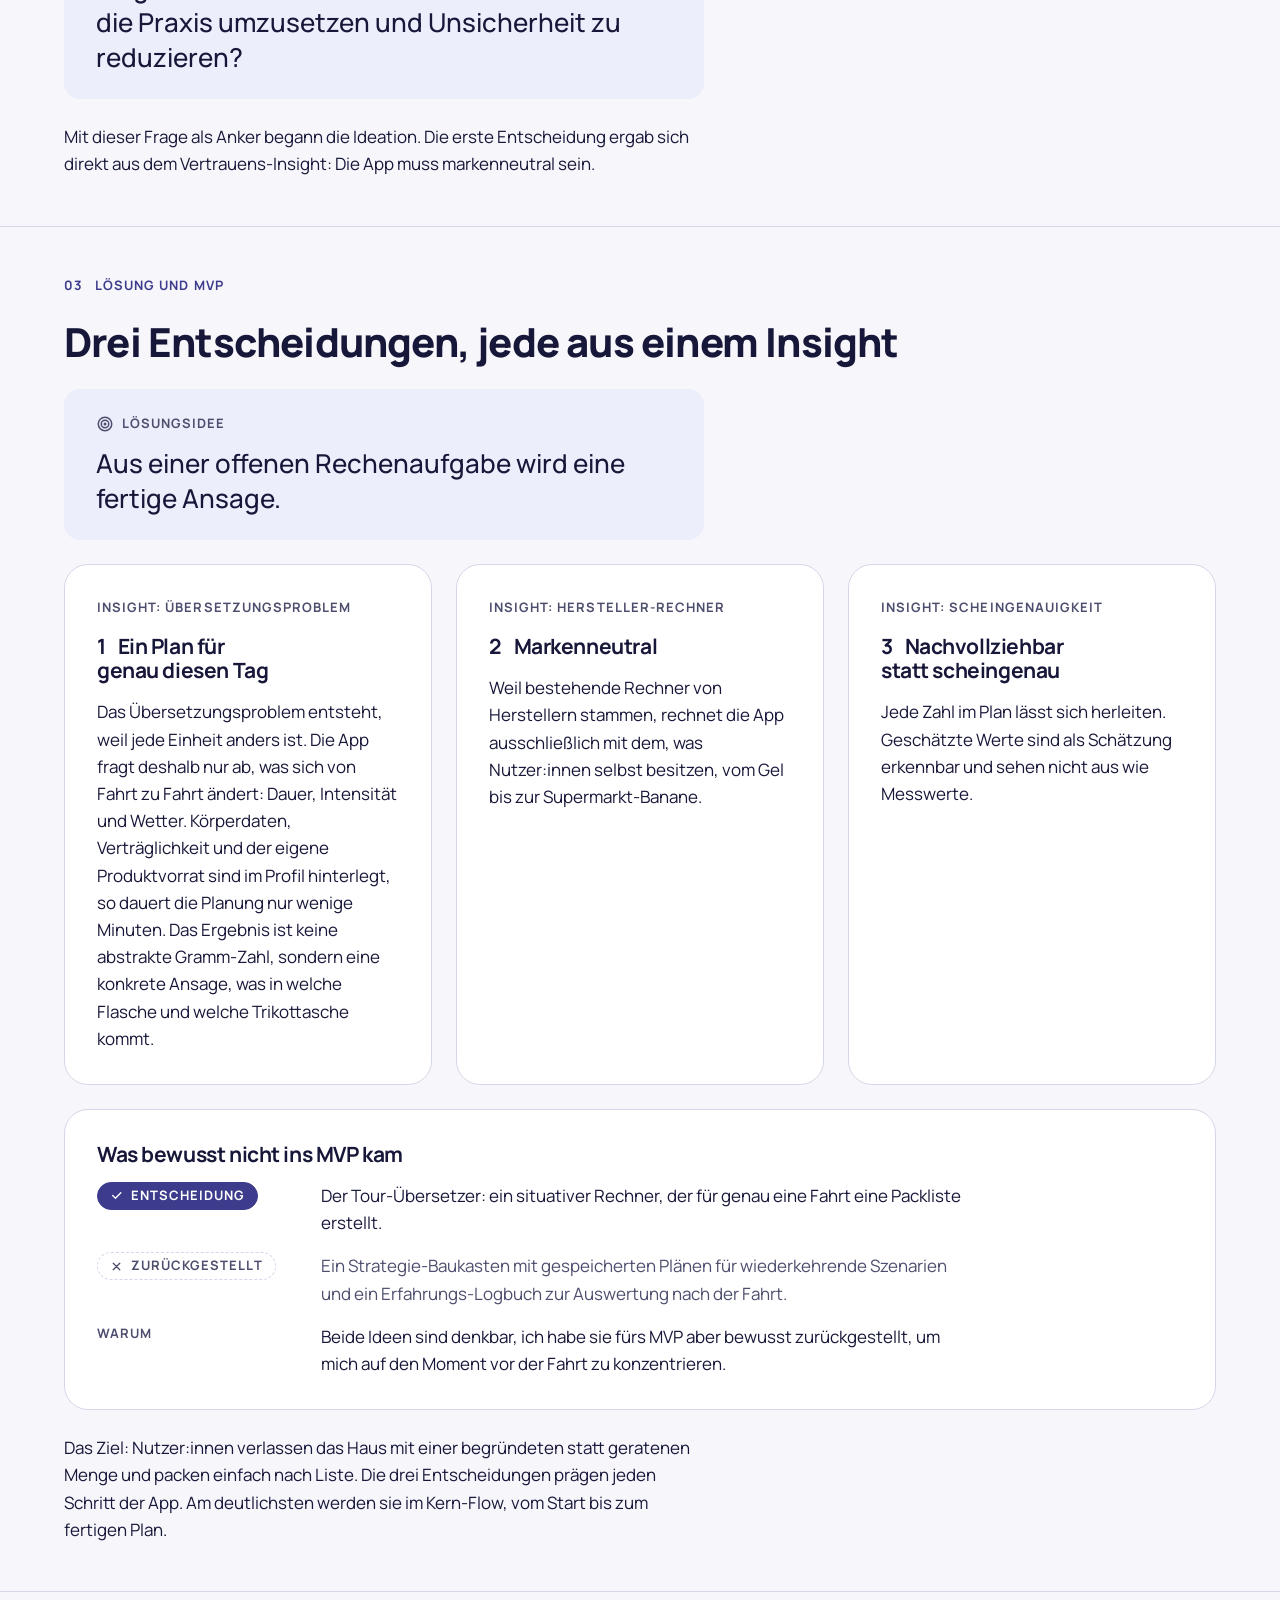
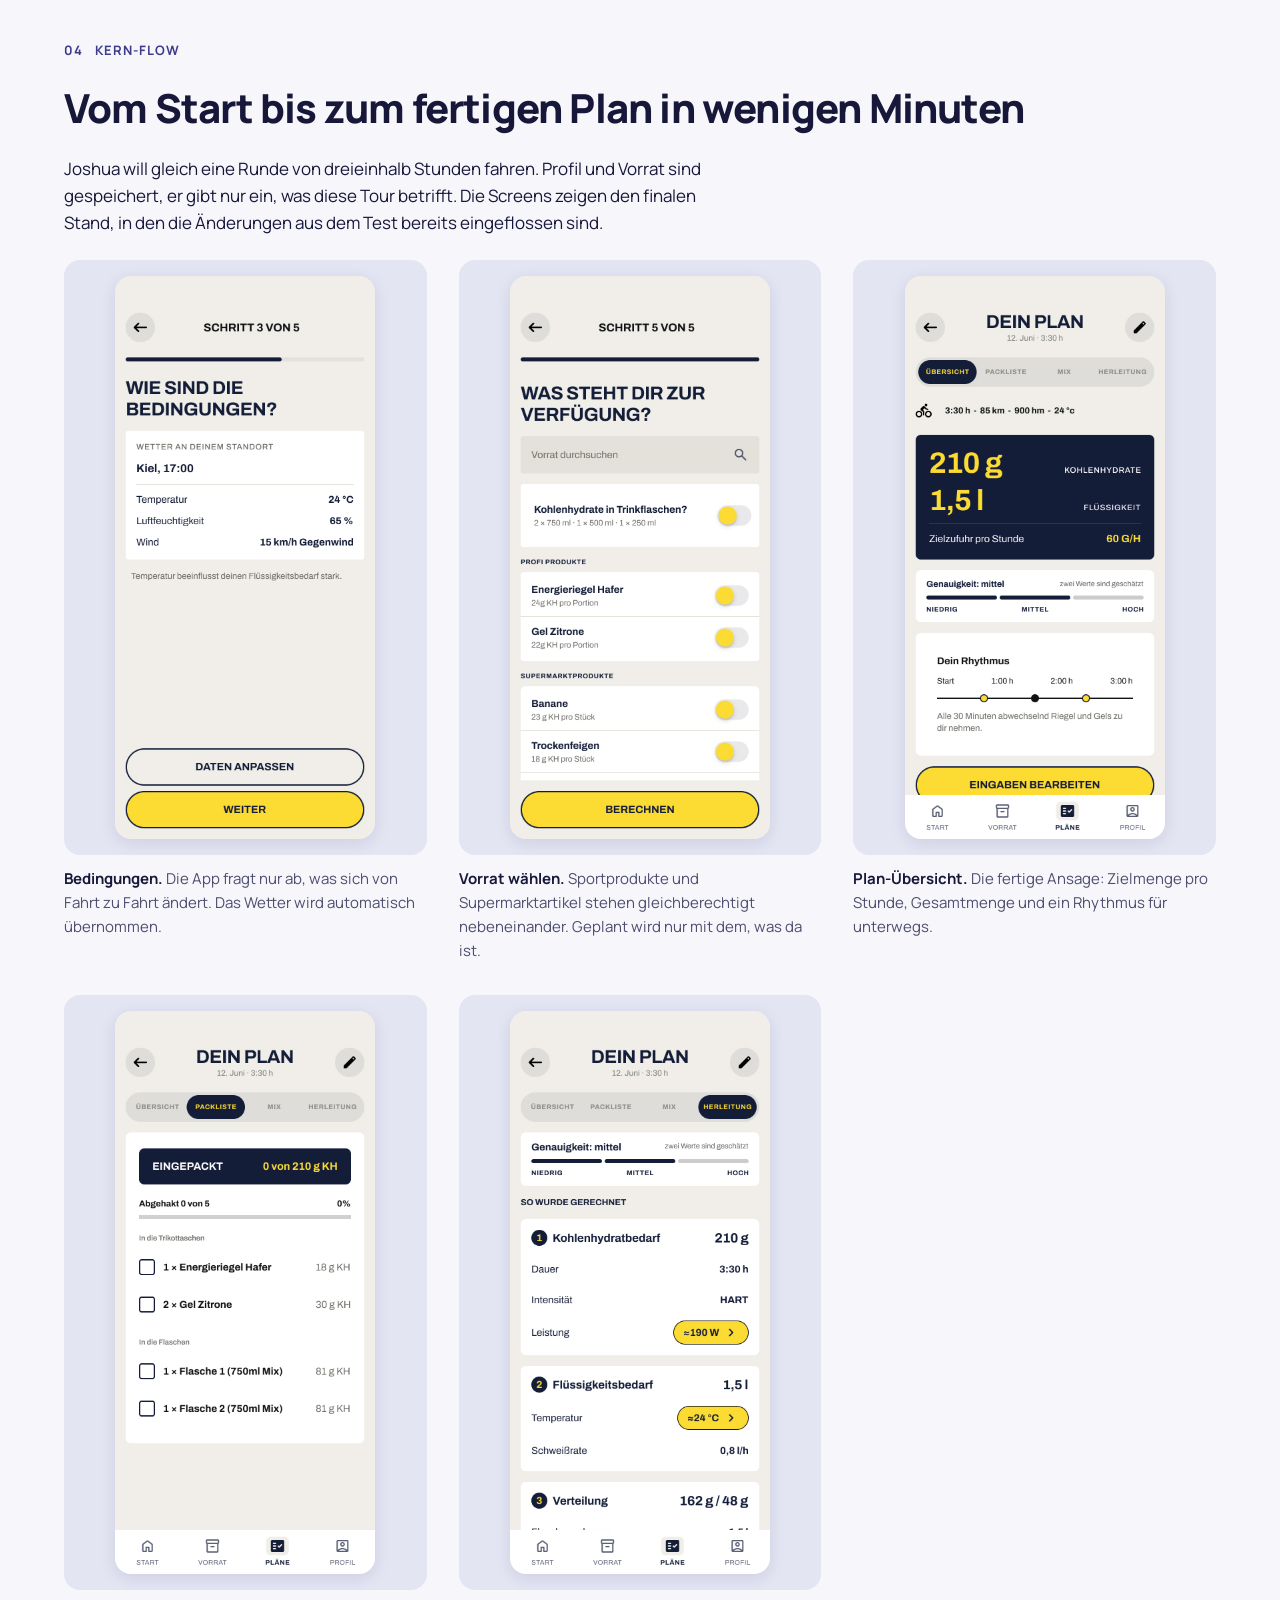
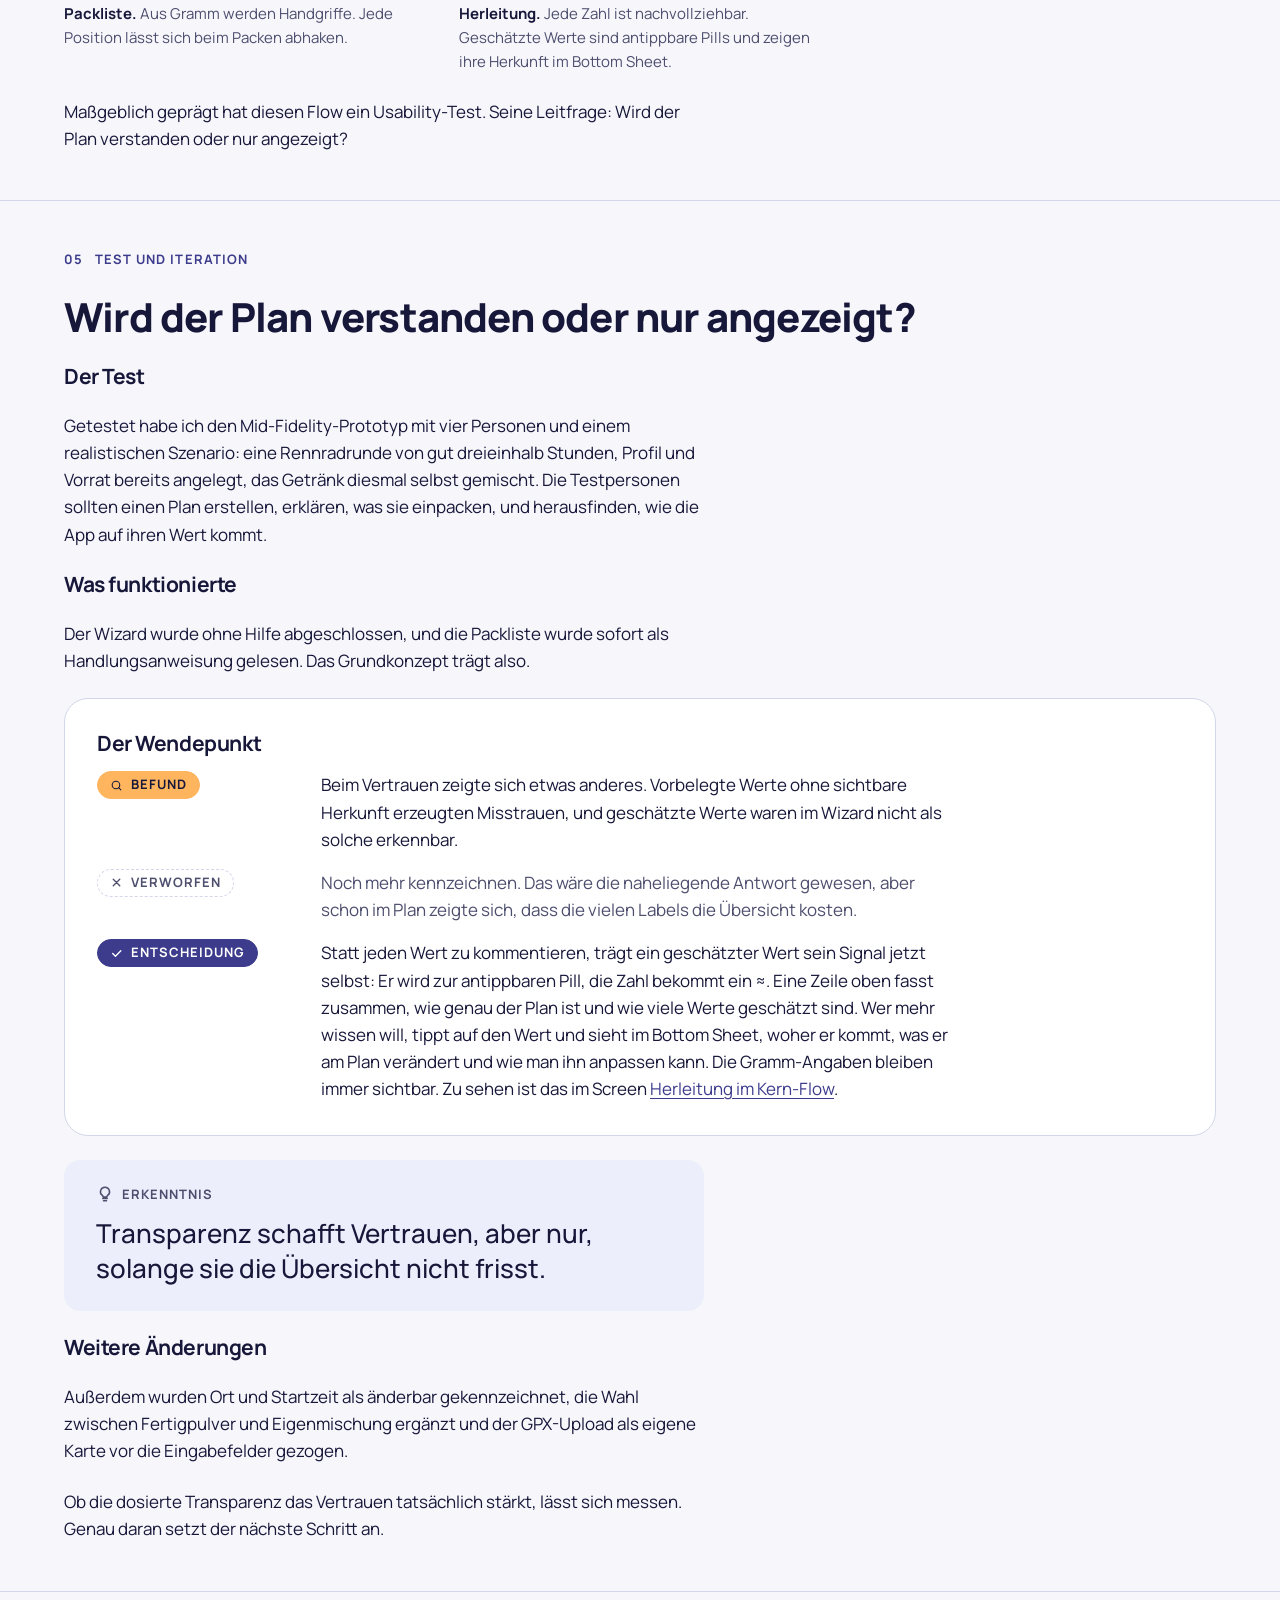
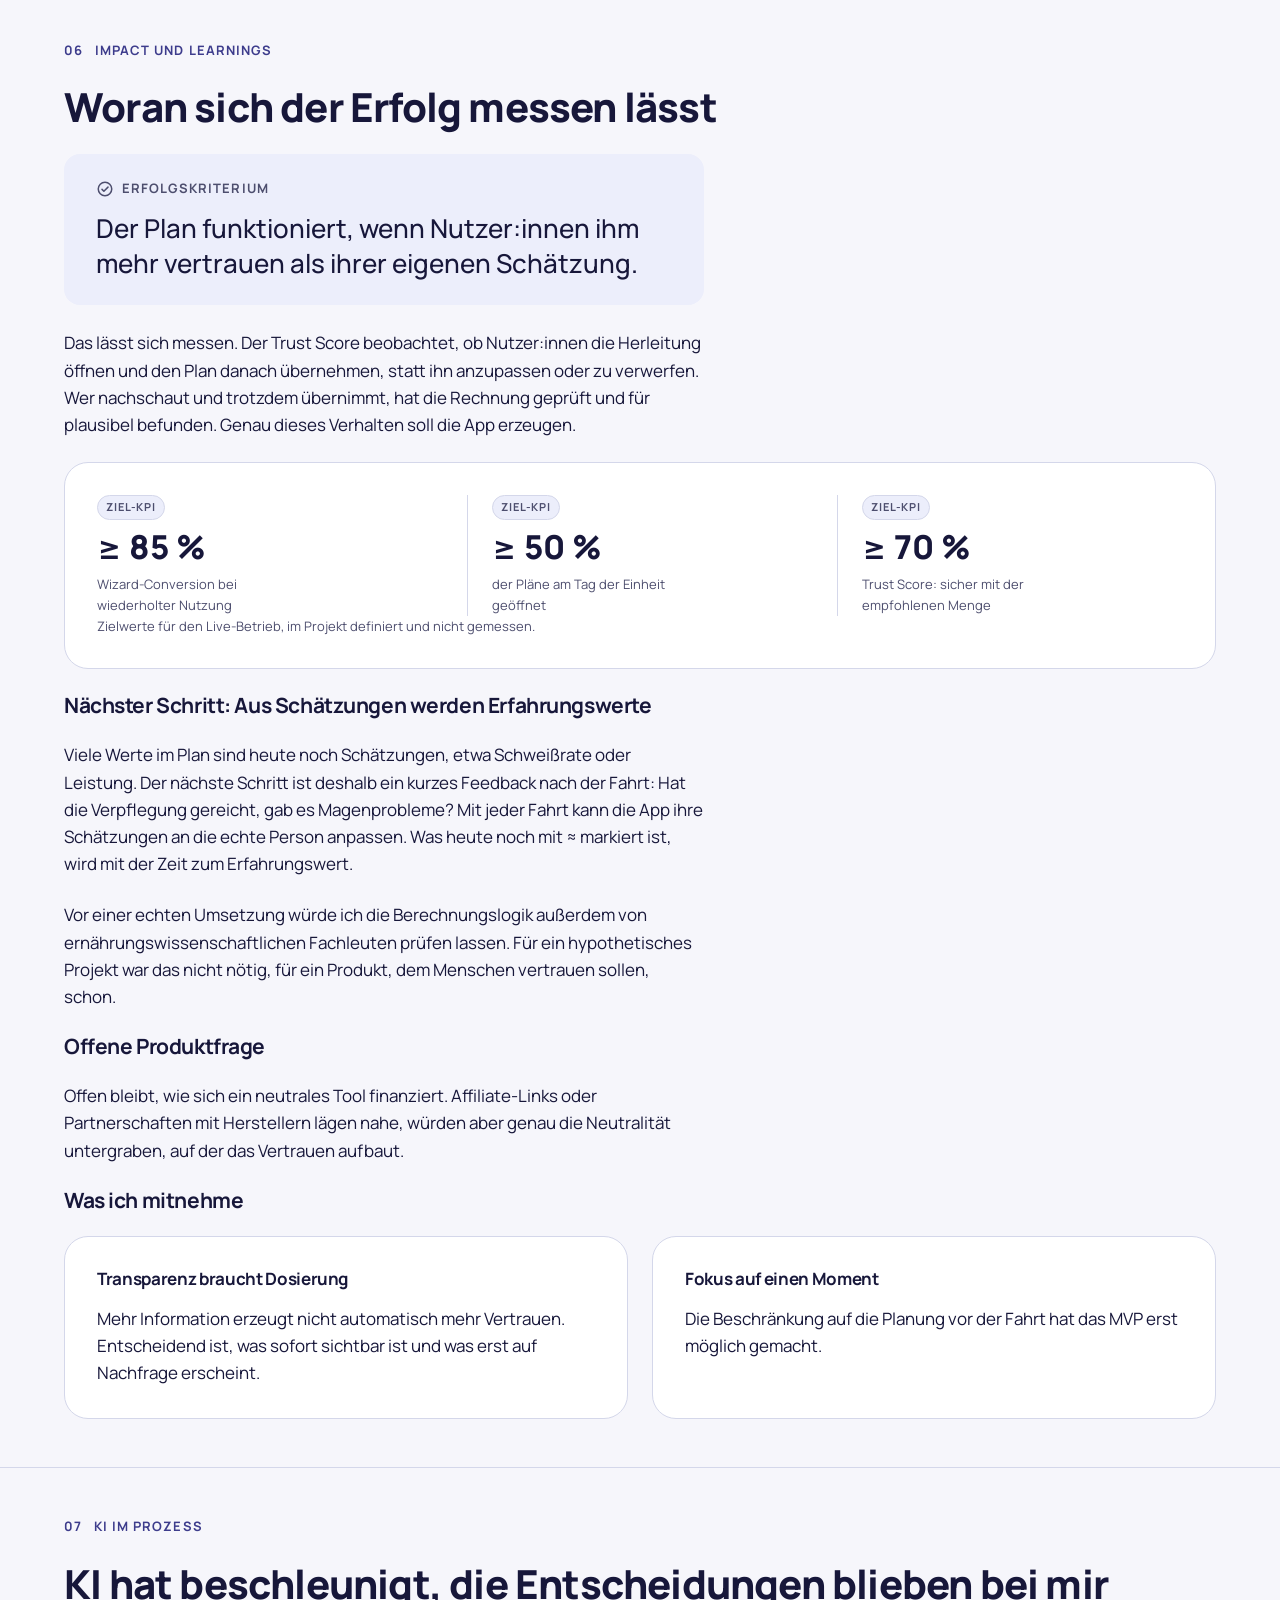
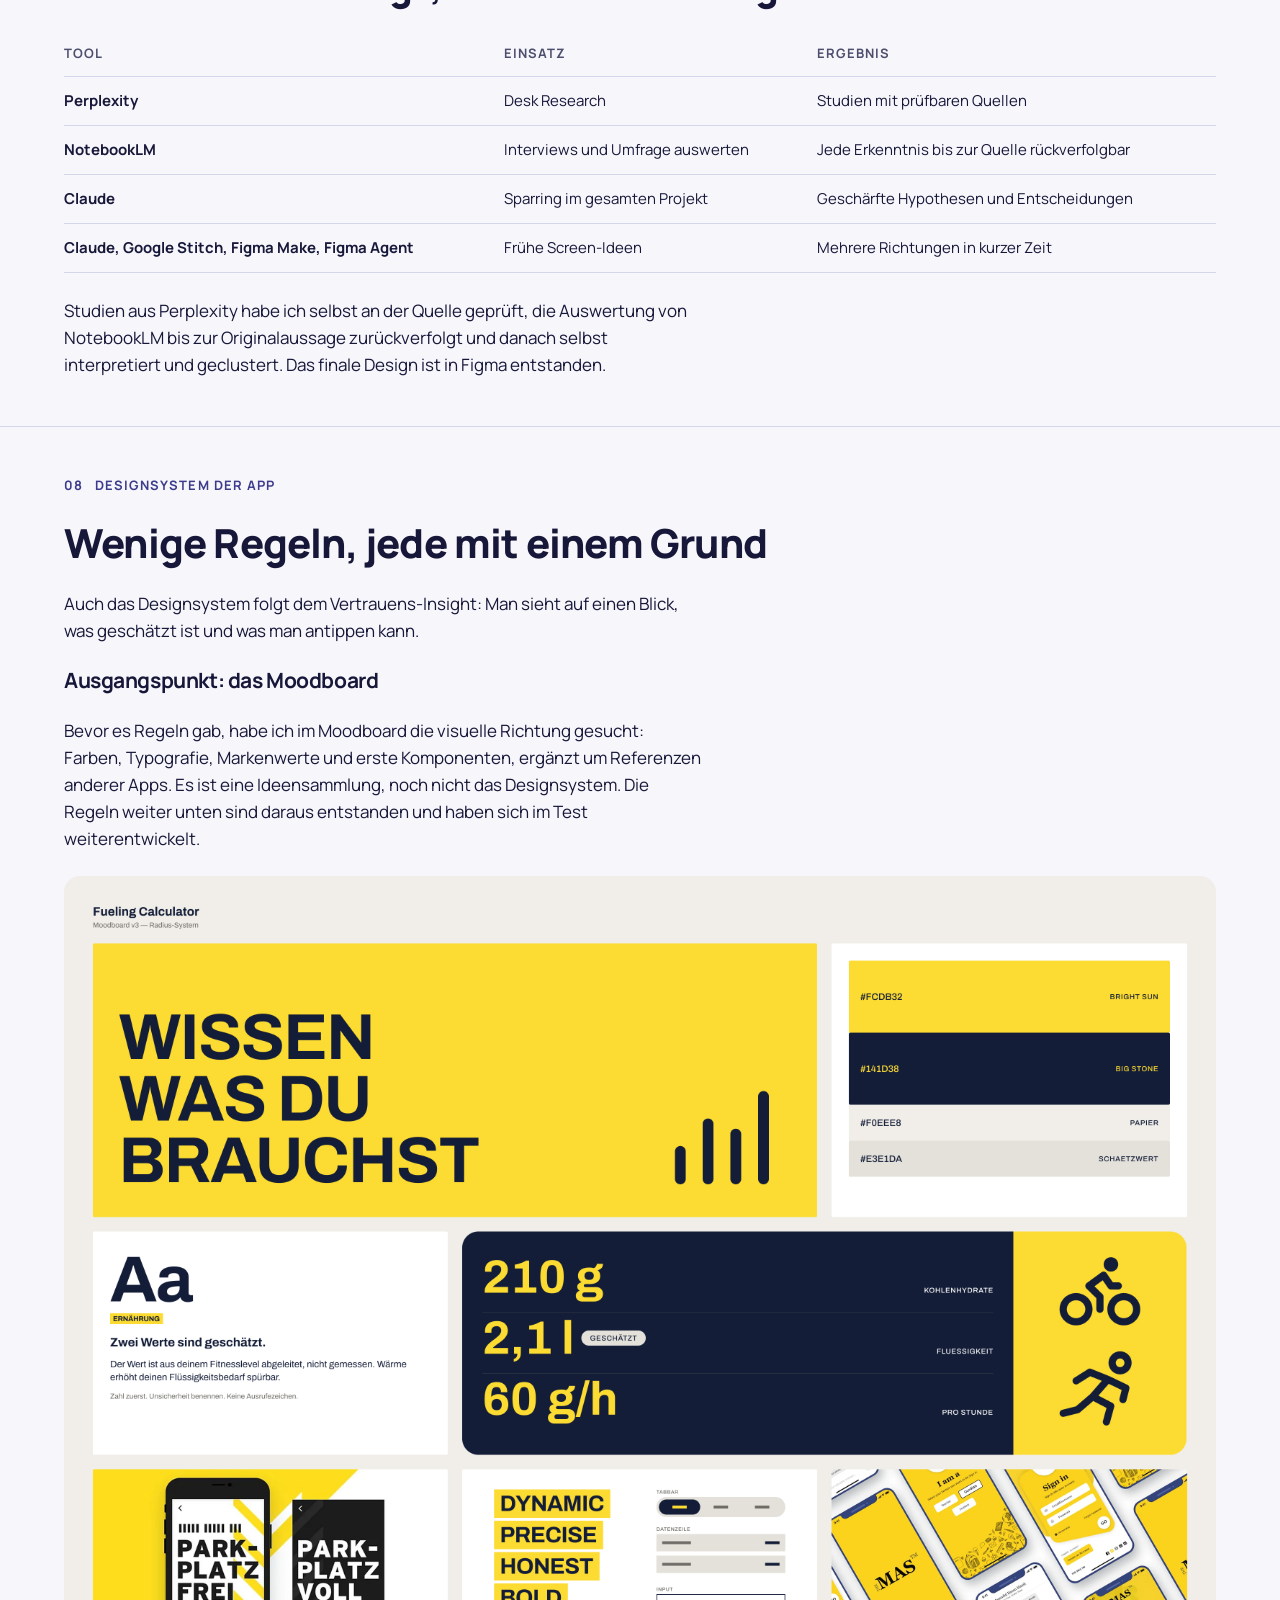
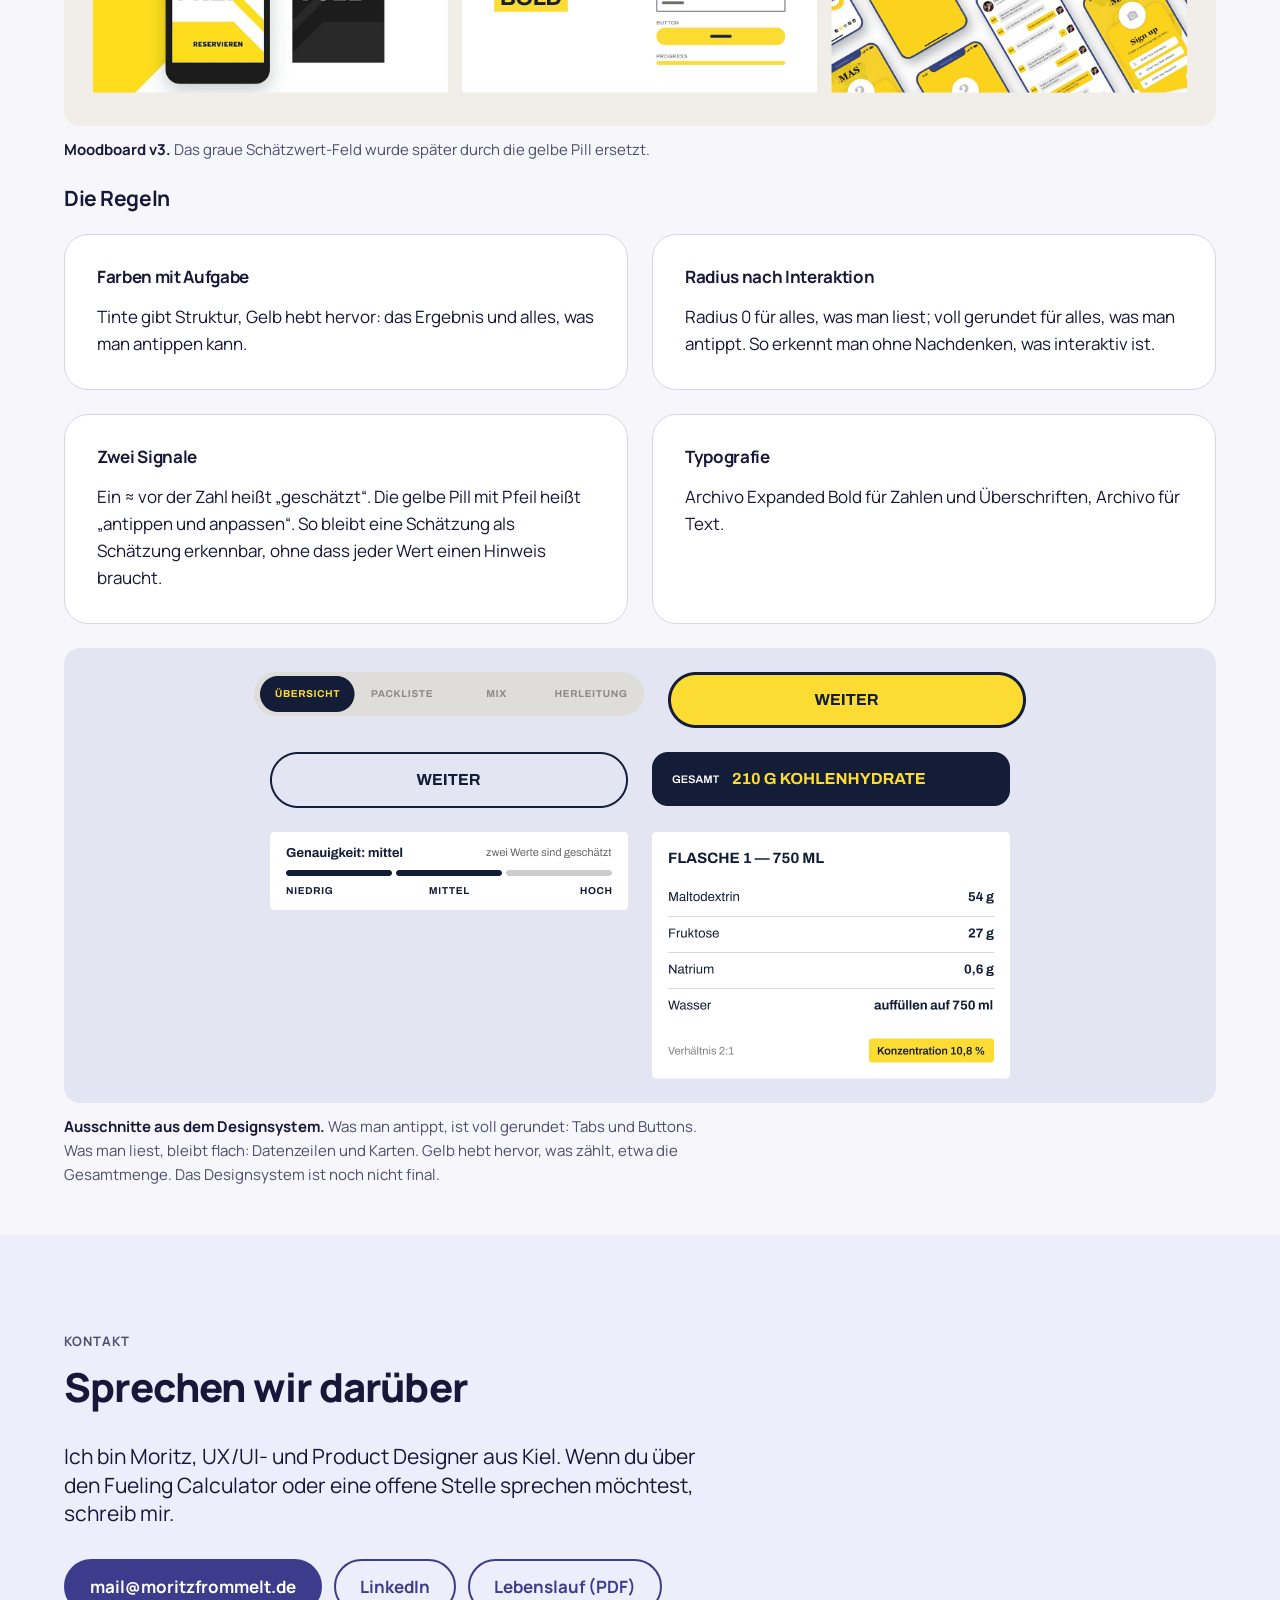
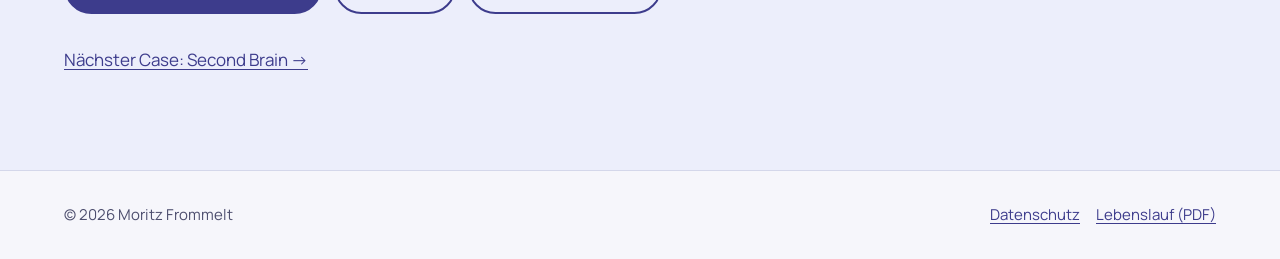
==== commit 0e804eb5: "Datenschutz und Impressum anlegen, Seite auf noindex - datenschutz.html mit vorgegebenem Text, in al" ====
--- a/case-fueling-calculator.html
+++ b/case-fueling-calculator.html
@@ -3,6 +3,7 @@
 <head>
   <meta charset="utf-8">
   <meta name="viewport" content="width=device-width, initial-scale=1">
+  <meta name="robots" content="noindex, nofollow">
   <title>Fueling Calculator: Case Study von Moritz Frommelt</title>
   <meta name="description" content="Case Study: eine markenneutrale App, die für lange Ausdauereinheiten plant, was in welche Flasche und Tasche kommt. Research, Konzept, UI und Test.">
   <link rel="stylesheet" href="style.css">
@@ -493,7 +494,7 @@
     <div class="container site-footer__inner">
       <p>© 2026 Moritz Frommelt</p>
       <ul>
-        <li><a href="impressum.html">Impressum</a></li>
+        <!-- <li><a href="impressum.html">Impressum</a></li> -->
         <li><a href="datenschutz.html">Datenschutz</a></li>
         <li><a href="unterlagen/Lebenslauf_Moritz-Frommelt_final.pdf">Lebenslauf (PDF)</a></li>
       </ul>
